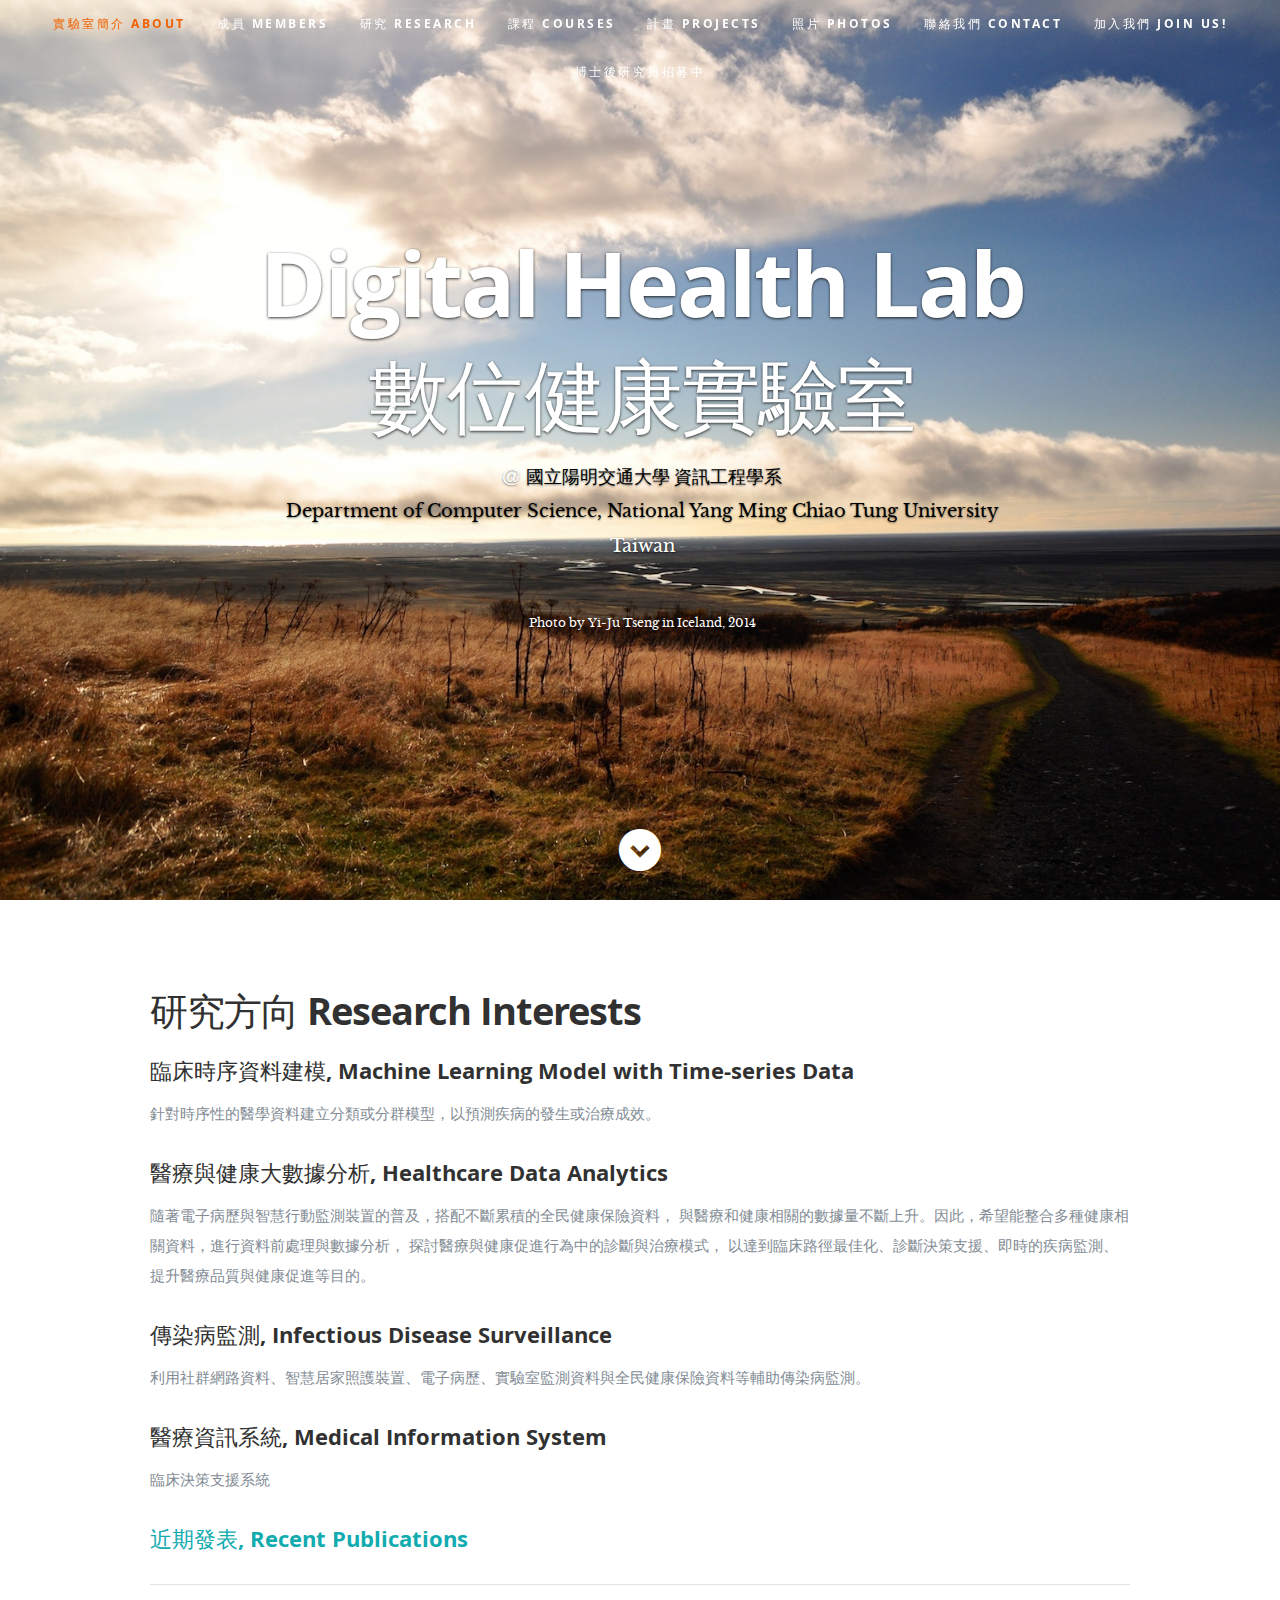
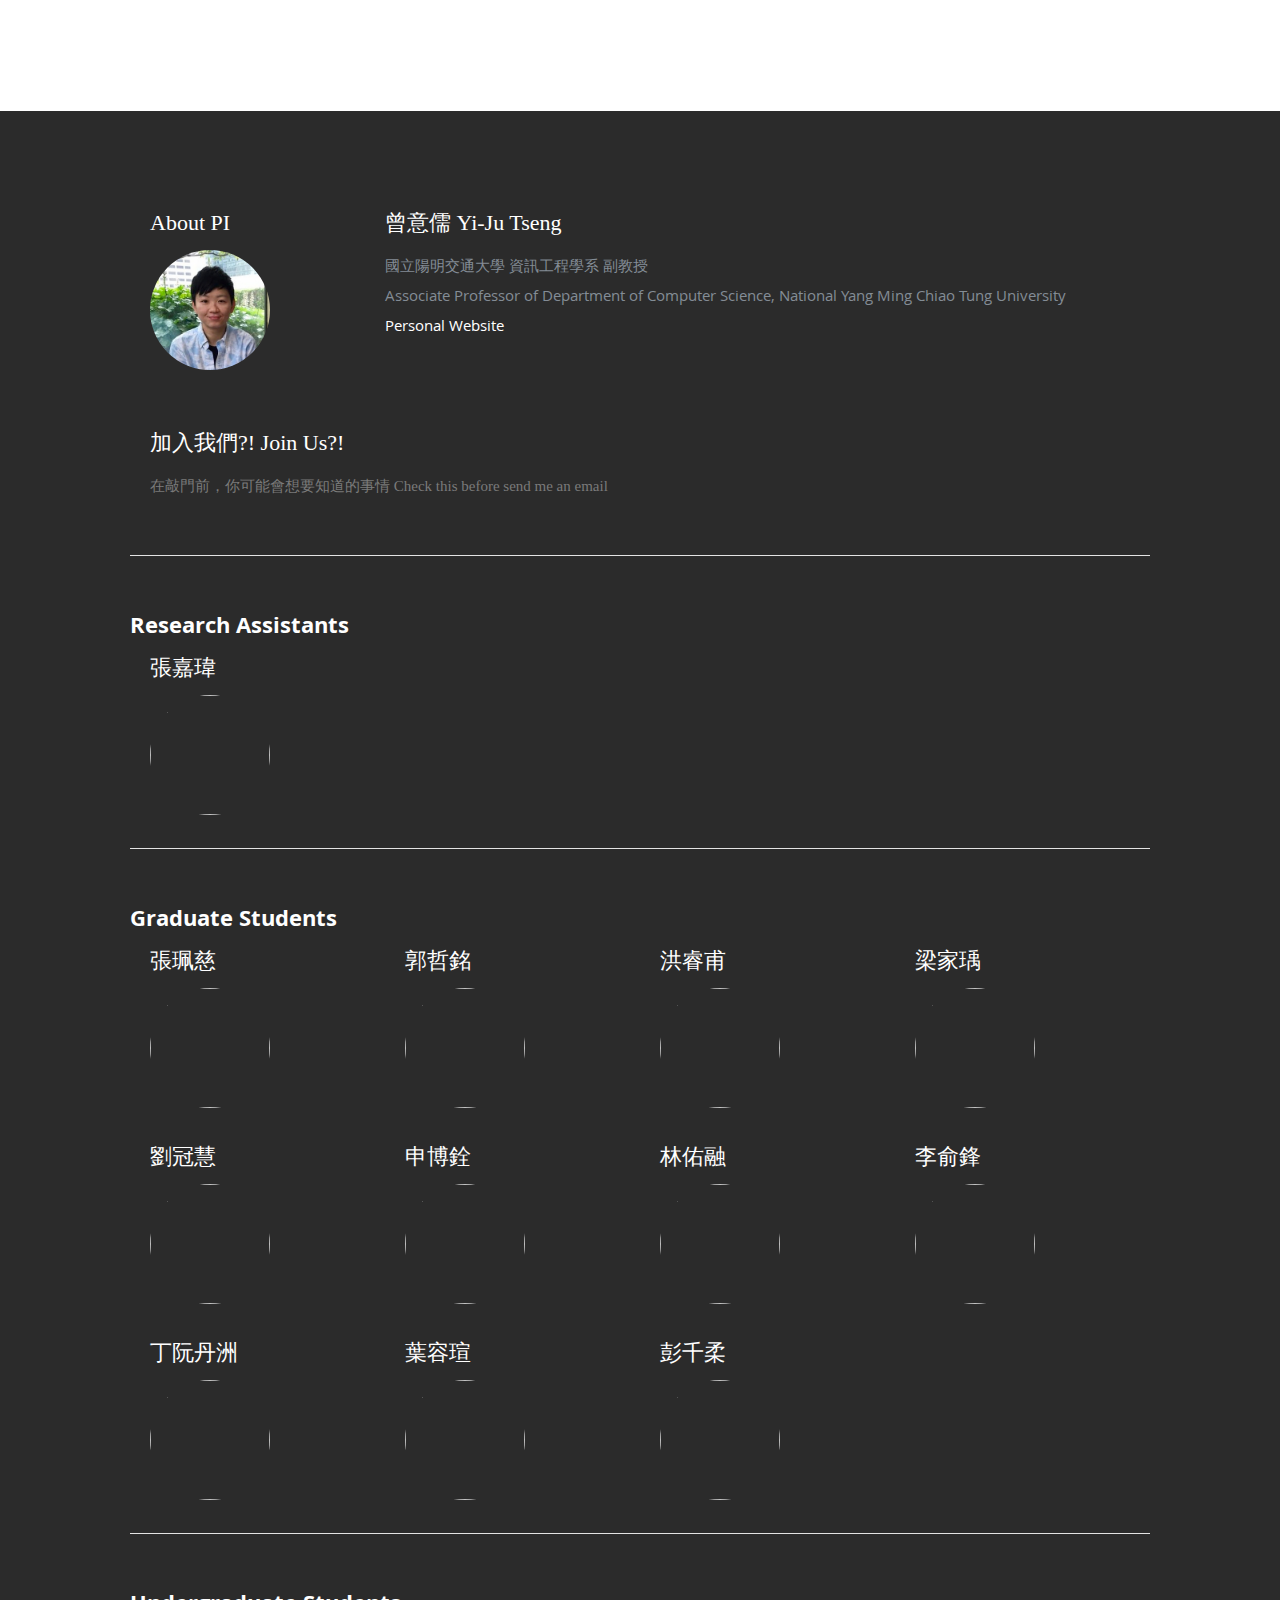
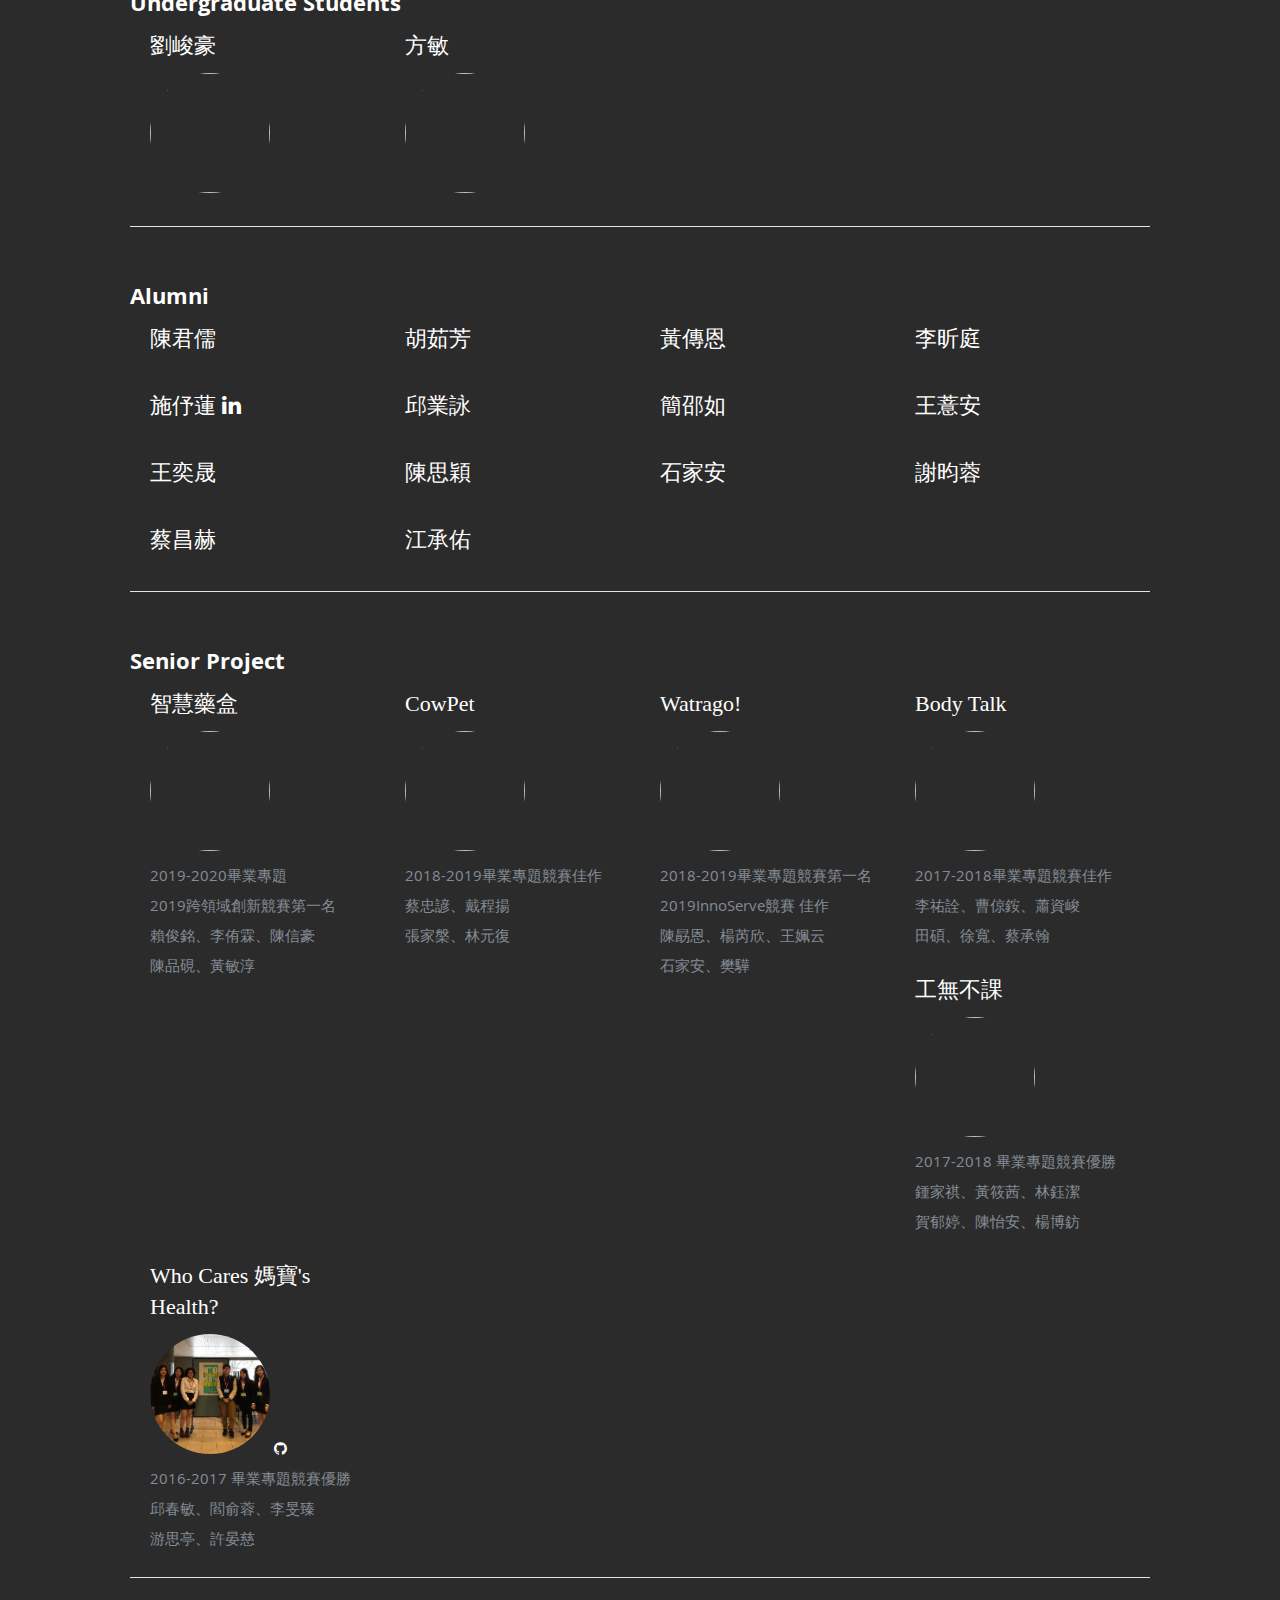
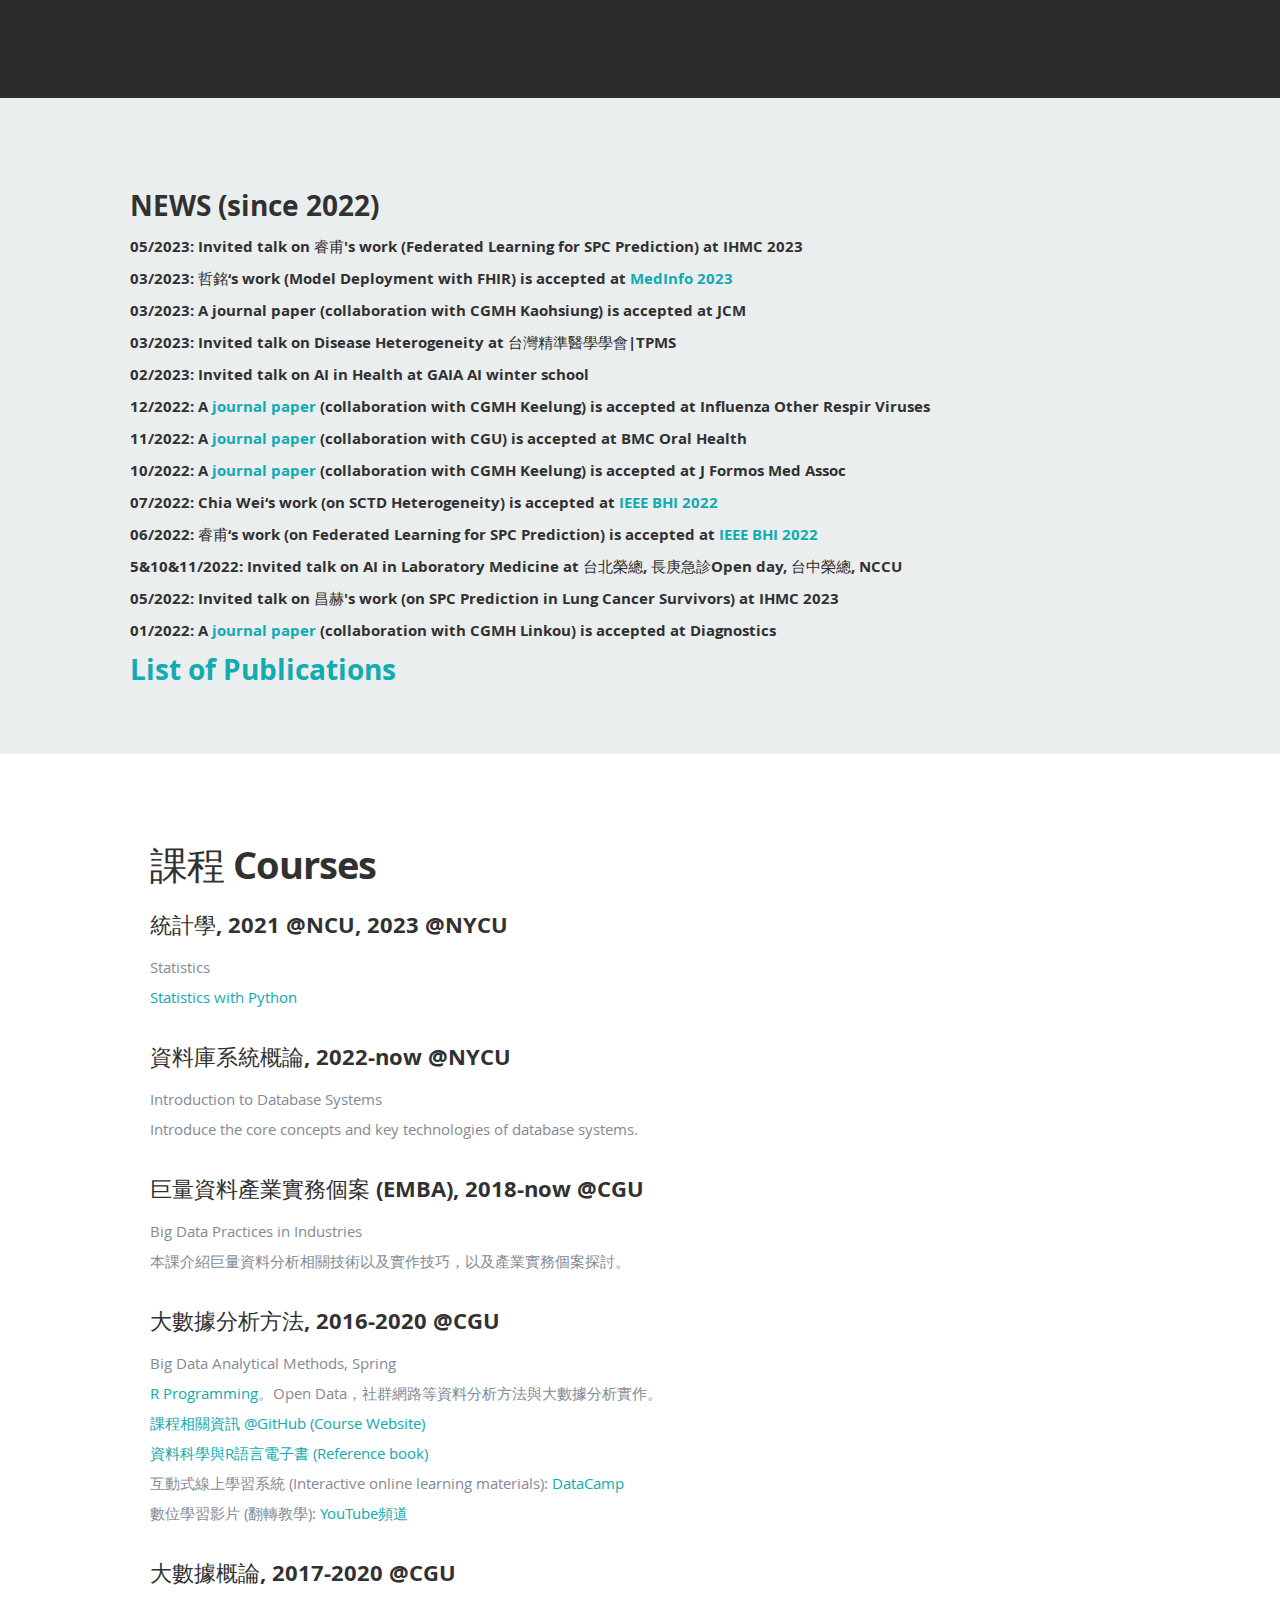
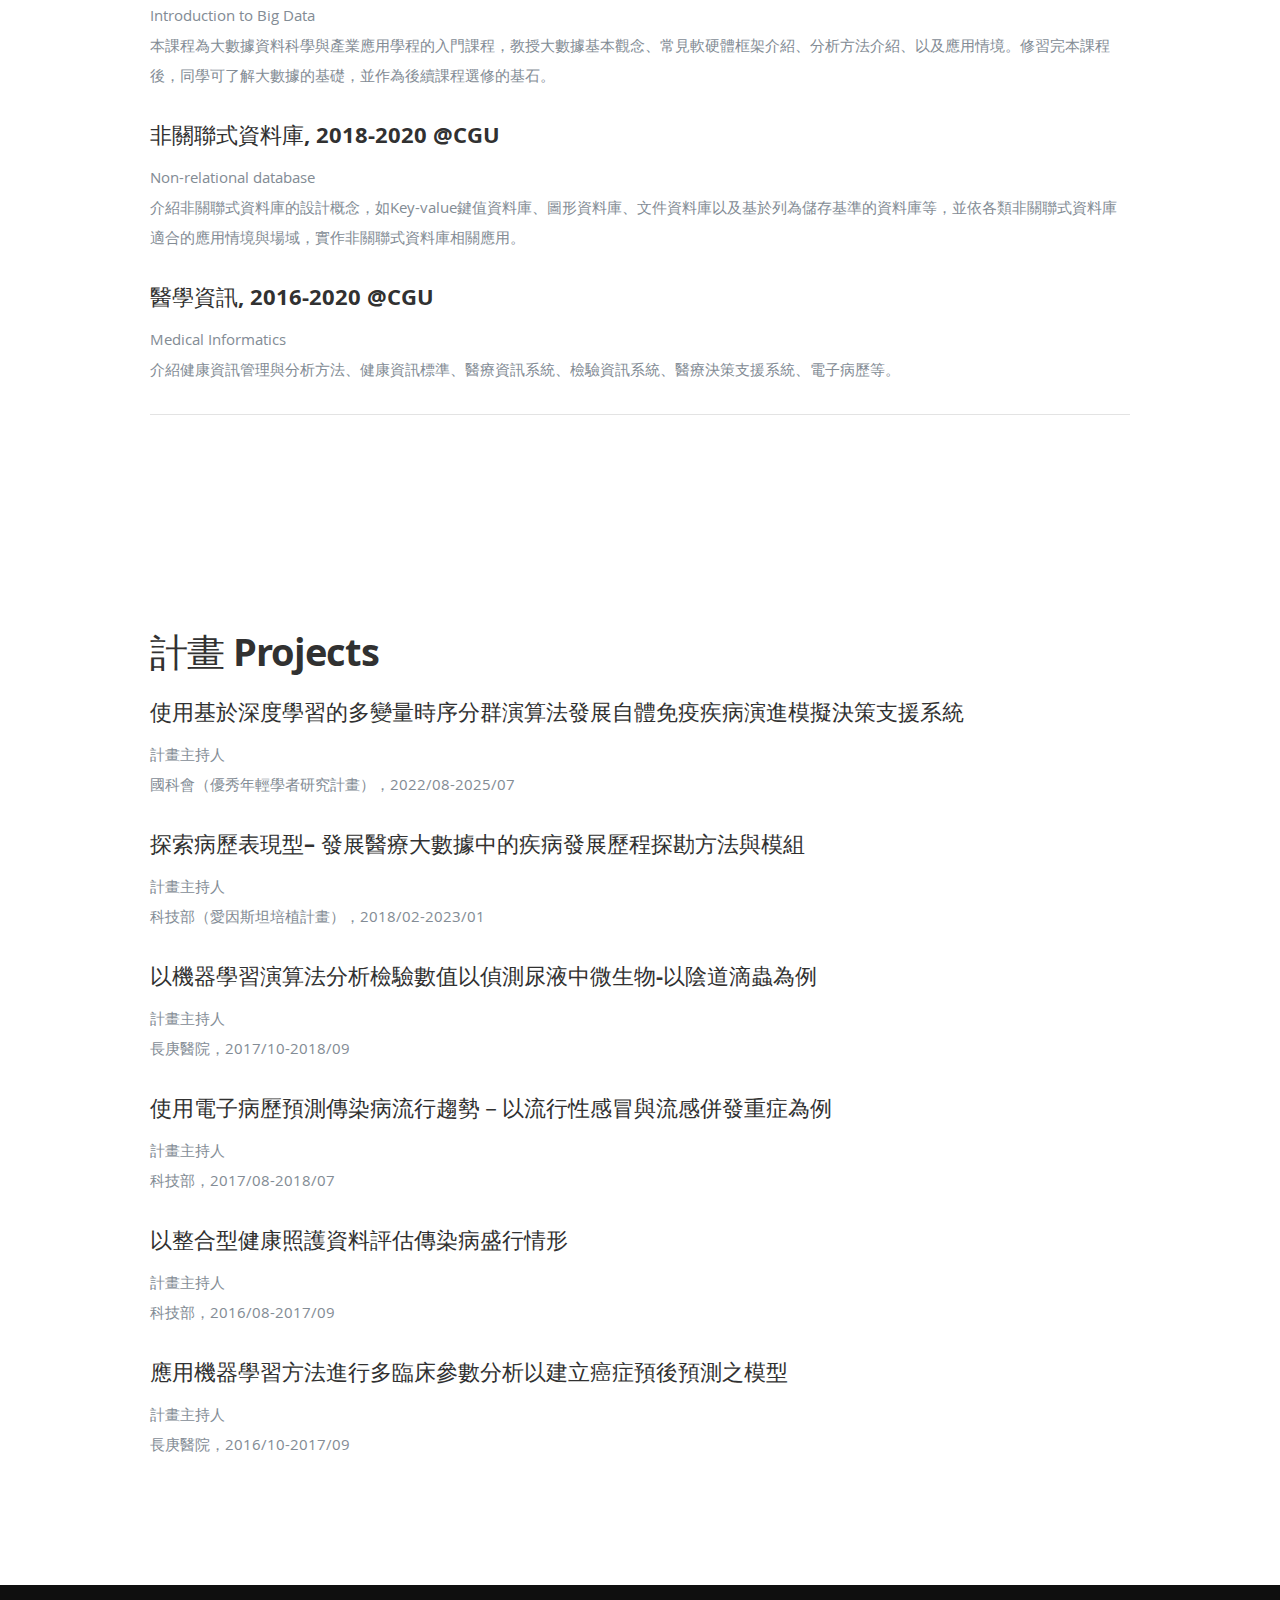
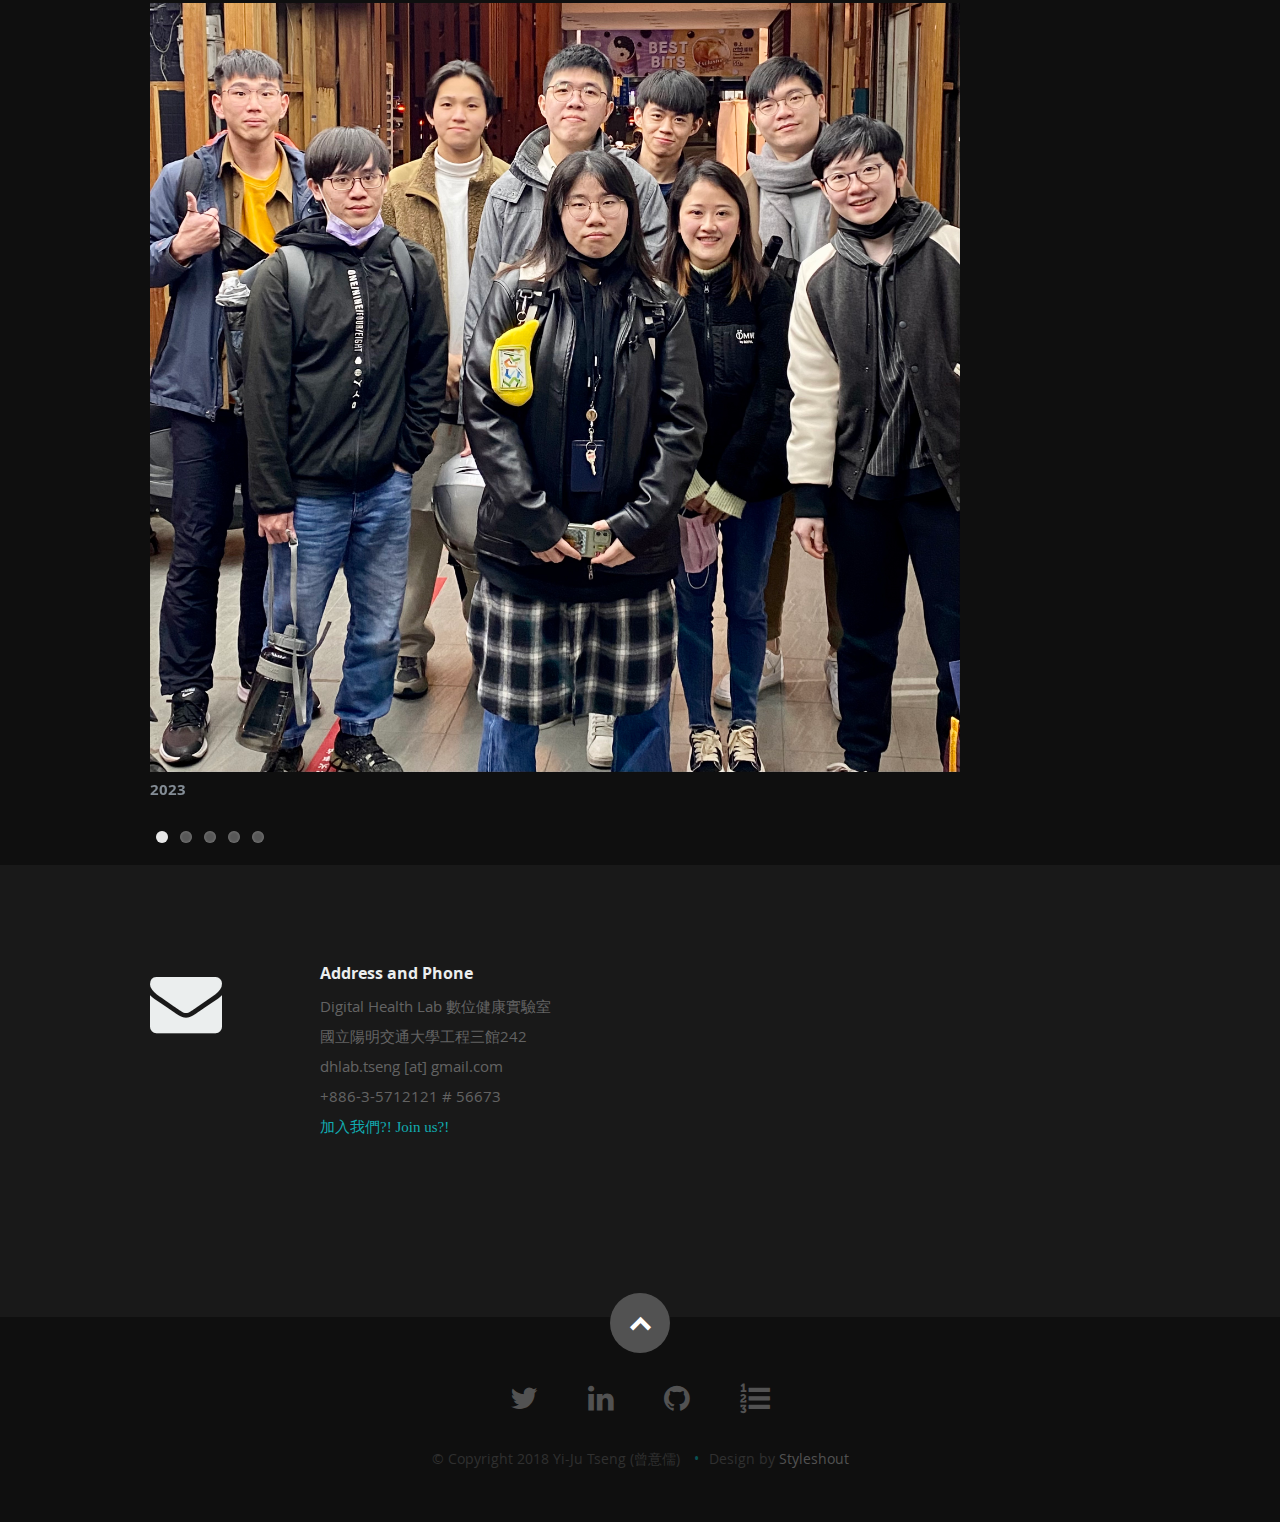
==== index.html @ 1371a5f2 "2023 update" ====
<!DOCTYPE html>
<!--[if lt IE 8 ]><html class="no-js ie ie7" lang="en"> <![endif]-->
<!--[if IE 8 ]><html class="no-js ie ie8" lang="en"> <![endif]-->
<!--[if (gte IE 8)|!(IE)]><!-->
<html class="no-js" lang="en">
<!--<![endif]-->

<head>

  <!--- Basic Page Needs
  ================================================== -->
  <meta charset="utf-8">
  <title>數位健康實驗室 Digital Health Lab @NYCU, Taiwan</title>
  <meta name="description" content="Digital Health Lab Website">
  <meta name="author" content="Yi-Ju Tseng (曾意儒)">

  <!-- Mobile Specific Metas
  ================================================== -->
  <meta name="viewport" content="width=device-width, initial-scale=1, maximum-scale=1">

  <!-- CSS
  ================================================== -->
  <link rel="stylesheet" href="css/default.css">
  <link rel="stylesheet" href="css/layout.css">
  <link rel="stylesheet" href="css/media-queries.css">
  <link rel="stylesheet" href="css/magnific-popup.css">

  <!-- Script
  ================================================== -->
  <script src="js/modernizr.js"></script>

  <!-- Favicons
  ================================================== -->
  <link rel="shortcut icon" href="favicon.png">
  <script>
    (function (i, s, o, g, r, a, m) {
      i['GoogleAnalyticsObject'] = r; i[r] = i[r] || function () {
        (i[r].q = i[r].q || []).push(arguments)
      }, i[r].l = 1 * new Date(); a = s.createElement(o),
        m = s.getElementsByTagName(o)[0]; a.async = 1; a.src = g; m.parentNode.insertBefore(a, m)
    })(window, document, 'script', '//www.google-analytics.com/analytics.js', 'ga');

    ga('create', 'UA-2407708-3', 'auto');
    ga('send', 'pageview');
  </script>
</head>

<body>

  <!-- Header
  ================================================== -->
  <header id="home">

    <nav id="nav-wrap">

      <a class="mobile-btn" href="#nav-wrap" title="Show navigation">Show navigation</a>
      <a class="mobile-btn" href="#" title="Hide navigation">Hide navigation</a>

      <ul id="nav" class="nav">
        <li class="current"><a class="smoothscroll" href="#styles">實驗室簡介 About</a></li>
        <li><a class="smoothscroll" href="#about">成員 Members</a></li>
        <li><a class="smoothscroll" href="#portfolio">研究 Research</a></li>
        <li><a class="smoothscroll" href="#course">課程 Courses</a></li>
        <li><a class="smoothscroll" href="#project">計畫 Projects</a></li>
        <li><a class="smoothscroll" href="#photos">照片 Photos</a></li>
        <li><a class="smoothscroll" href="#contact">聯絡我們 Contact</a></li>
        <li><a href="https://github.com/DHLab-TSENG/Resources/blob/master/FAQ.md" target="_blank">加入我們 Join Us!</a></li>
        <li><a href="https://github.com/DHLab-TSENG/Resources/blob/master/recruitPostDoc.md"
            target="_blank">博士後研究員招募中</a></li>
      </ul>
      <!-- end #nav -->

    </nav>
    <!-- end #nav-wrap -->

    <div class="row banner">
      <div class="banner-text">
        <h1 class="responsive-headline">Digital Health Lab</h1>
        <h1><span style="font-family:Microsoft JhengHei;">數位健康實驗室</span></h1>
        <h3>@ <span style="font-family:Microsoft JhengHei;"><a href="https://www.cs.nycu.edu.tw/"
              target="_blank">國立陽明交通大學 資訊工程學系</a></span>
          <br /><a href="https://www.cs.nycu.edu.tw/?locale=en" target="_blank">Department of Computer Science, National
            Yang Ming Chiao Tung University</a>
          <br />Taiwan
        </h3>
        <hr />

        <cred>Photo by Yi-Ju Tseng in Iceland, 2014</cred>
      </div>
    </div>

    <p class="scrolldown">
      <a class="smoothscroll" href="#styles"><i class="icon-down-circle"></i></a>
    </p>

  </header>
  <!-- Header End -->


  <!-- About Section
================================================== -->
  <section id="styles" style="padding: 90px 0 72px; background: #fff;">
    <div class="row add-bottom">

      <div class="twelve columns">
        <h1>研究方向 Research Interests</h1>
        <p class="lead add-bottom">
          <h3>臨床時序資料建模, Machine Learning Model with Time-series Data</h3>
          針對時序性的醫學資料建立分類或分群模型，以預測疾病的發生或治療成效。
          </p>
        <p class="lead add-bottom">
        <h3>醫療與健康大數據分析, Healthcare Data Analytics</h3>
        隨著電子病歷與智慧行動監測裝置的普及，搭配不斷累積的全民健康保險資料， 與醫療和健康相關的數據量不斷上升。因此，希望能整合多種健康相關資料，進行資料前處理與數據分析， 探討醫療與健康促進行為中的診斷與治療模式，
        以達到臨床路徑最佳化、診斷決策支援、即時的疾病監測、提升醫療品質與健康促進等目的。
        </p>
        <p class="lead add-bottom">
        <h3>傳染病監測, Infectious Disease Surveillance</h3>
        利用社群網路資料、智慧居家照護裝置、電子病歷、實驗室監測資料與全民健康保險資料等輔助傳染病監測。
        </p>
        <p class="lead add-bottom">
        <h3>醫療資訊系統, Medical Information System</h3>
        臨床決策支援系統
        </p>
        <p class="lead add-bottom">
          <a href="https://scholar.google.com.tw/citations?user=d8N328MAAAAJ" target="_blank"><h3>近期發表, Recent Publications</h3></a>
          </p>
        <hr>
      </div>

    </div>
    <!-- Row End-->
  </section>

  <section id="about">

    <div class="row add-bottom">

      <div class="three columns add-bottom">
        <h2><span style="font-family:Microsoft JhengHei;">About PI</span></h2>
        <img class="profile-pic" src="images/webPhoto_YJT.jpg" alt="" />
      </div>
      <div class="nine columns add-bottom">
        <div class="row">
          <h2><span style="font-family:Microsoft JhengHei;">曾意儒 Yi-Ju Tseng</span></h2>
          國立陽明交通大學 資訊工程學系 副教授 <br /> Associate Professor of Department of Computer Science, National Yang Ming Chiao
          Tung University
          <p class="address">
            <a href="https://yjtseng.info/" target="_blank">Personal Website</a><br />
          </p>
        </div>
        <!-- end row -->
      </div>
      <!-- end .main-col -->
    </div>

    <div class="row add-bottom">

      <div class="eight columns add-bottom">

        <h2><span style="font-family:Microsoft JhengHei;"><a
              href="https://github.com/DHLab-TSENG/Resources/blob/master/FAQ.md" target="_blank">加入我們?! Join Us?!</a></span></h2>
        <p>
          <strong><span style="font-family:Microsoft JhengHei;">在敲門前，你可能會想要知道的事情 Check this before send me an email</span></strong>
        </p>
      </div>

      <hr />

    </div>
    <!-- Row End-->
    <div class="row add-bottom">
      <h2>Research Assistants</h2>
      <div class="three columns add-bottom">
        <h2><span style="font-family:Microsoft JhengHei;">張嘉瑋</span></h2>
        <img class="profile-pic" src="images/portrait.png" alt="" />
      </div>

      <hr />
    </div>
    <!-- Row End-->
    <div class="row add-bottom">
      <h2>Graduate Students</h2>
      <div class="three columns add-bottom">
        <h2><span style="font-family:Microsoft JhengHei;">張珮慈</span></h2>
        <img class="profile-pic" src="images/portrait.png" alt="" />
      </div>
      <div class="three columns add-bottom">
        <h2><span style="font-family:Microsoft JhengHei;">郭哲銘</span></h2>
        <img class="profile-pic" src="images/portrait.png" alt="" />
      </div>
      <div class="three columns add-bottom">
        <h2><span style="font-family:Microsoft JhengHei;">洪睿甫</span></h2>
        <img class="profile-pic" src="images/portrait.png" alt="" />
      </div>
      <div class="three columns add-bottom">
        <h2><span style="font-family:Microsoft JhengHei;">梁家瑀</span></h2>
        <img class="profile-pic" src="images/portrait.png" alt="" />
      </div>
      <div class="three columns add-bottom">
        <h2><span style="font-family:Microsoft JhengHei;">劉冠慧</span></h2>
        <img class="profile-pic" src="images/portrait.png" alt="" />
      </div>
      <div class="three columns add-bottom">
        <h2><span style="font-family:Microsoft JhengHei;">申博銓</span></h2>
        <img class="profile-pic" src="images/portrait.png" alt="" />
      </div>
      <div class="three columns add-bottom">
        <h2><span style="font-family:Microsoft JhengHei;">林佑融</span></h2>
        <img class="profile-pic" src="images/portrait.png" alt="" />
      </div>
      <div class="three columns add-bottom">
        <h2><span style="font-family:Microsoft JhengHei;">李俞鋒</span></h2>
        <img class="profile-pic" src="images/portrait.png" alt="" />
      </div>
      <div class="three columns add-bottom">
        <h2><span style="font-family:Microsoft JhengHei;">丁阮丹洲</span></h2>
        <img class="profile-pic" src="images/portrait.png" alt="" />
      </div>
      <div class="three columns add-bottom">
        <h2><span style="font-family:Microsoft JhengHei;">葉容瑄</span></h2>
        <img class="profile-pic" src="images/portrait.png" alt="" />
      </div>
      <div class="three columns add-bottom">
        <h2><span style="font-family:Microsoft JhengHei;">彭千柔</span></h2>
        <img class="profile-pic" src="images/portrait.png" alt="" />
      </div>
      <hr />
    </div>
    <!-- Row End-->
    <div class="row add-bottom">
      <h2>Undergraduate Students</h2>
      <div class="three columns add-bottom">
        <h2><span style="font-family:Microsoft JhengHei;">劉峻豪</span></h2>
        <img class="profile-pic" src="images/portrait.png" alt="" />
      </div>
      <div class="three columns add-bottom">
        <h2><span style="font-family:Microsoft JhengHei;">方敏</span></h2>
        <img class="profile-pic" src="images/portrait.png" alt="" />
      </div>

      <hr />
    </div>
    <!-- Row End-->
    <div class="row add-bottom">
      <h2>Alumni</h2>
      <div class="three columns add-bottom">
        <h2><span style="font-family:Microsoft JhengHei;">陳君儒</span></h2>
      </div>
      <div class="three columns add-bottom">
        <h2><span style="font-family:Microsoft JhengHei;">胡茹芳</span></h2>
      </div>
      <div class="three columns add-bottom">
        <h2><span style="font-family:Microsoft JhengHei;">黃傳恩</span></h2>
      </div>
      <div class="three columns add-bottom">
        <h2><span style="font-family:Microsoft JhengHei;">李昕庭</span></h2>
      </div>
      <div class="three columns add-bottom">
        <h2><span style="font-family:Microsoft JhengHei;">施伃蓮</span>
          <a href="https://www.linkedin.com/in/yu-lien-shih-297756128/" target="_blank"><i class="fa fa-linkedin"></i></a>
        </h2>
        
      </div>
      <div class="three columns add-bottom">
        <h2><span style="font-family:Microsoft JhengHei;">邱業詠</span></h2>
      </div>
      <div class="three columns add-bottom">
        <h2><span style="font-family:Microsoft JhengHei;">簡邵如</span></h2>
      </div>
      <div class="three columns add-bottom">
        <h2><span style="font-family:Microsoft JhengHei;">王薏安</span></h2>
      </div>
      <div class="three columns add-bottom">
        <h2><span style="font-family:Microsoft JhengHei;">王奕晟</span></h2>
      </div>
      <div class="three columns add-bottom">
        <h2><span style="font-family:Microsoft JhengHei;">陳思穎</span></h2>
      </div>
      <div class="three columns add-bottom">
        <h2><span style="font-family:Microsoft JhengHei;">石家安</span></h2>
      </div>
      <div class="three columns add-bottom">
        <h2><span style="font-family:Microsoft JhengHei;">謝昀蓉</span></h2>
      </div>
      <div class="three columns add-bottom">
        <h2><span style="font-family:Microsoft JhengHei;">蔡昌赫</span></h2>
      </div>
      <div class="three columns add-bottom">
        <h2><span style="font-family:Microsoft JhengHei;">江承佑</span></h2>
      </div>

      <hr />
    </div>
    <!-- Row End-->

    <div class="row add-bottom">
      <h2>Senior Project</h2>
      <div class="three columns add-bottom">
        <h2><span style="font-family:Microsoft JhengHei;">智慧藥盒</span></h2>
        <img class="profile-pic" src="images/medicine.jpg" alt="" />
        <br />2019-2020畢業專題
        <br />2019跨領域創新競賽第一名
        <br />賴俊銘、李侑霖、陳信豪<br />陳品硯、黃敏淳
      </div>
      <div class="three columns add-bottom">
        <h2><span style="font-family:Microsoft JhengHei;">CowPet</span></h2>
        <img class="profile-pic" src="images/cowpet.jpg" alt="" />
        <br />2018-2019畢業專題競賽佳作
        <br />蔡忠諺、戴程揚<br />張家槃、林元復
      </div>
      <div class="three columns add-bottom">
        <h2><span style="font-family:Microsoft JhengHei;">Watrago!</span></h2>
        <img class="profile-pic" src="images/Watrago.jpg" alt="" />
        <br />2018-2019畢業專題競賽第一名
        <br />2019InnoServe競賽 佳作
        <br />陳勗恩、楊芮欣、王姵云<br />石家安、樊驊
      </div>
      <div class="three columns add-bottom">
        <h2><span style="font-family:Microsoft JhengHei;">Body Talk</span></h2>
        <img class="profile-pic" src="images/BodyTalk.jpg" alt="" />
        <br />2017-2018畢業專題競賽佳作
        <br />李祐詮、曹倞銨、蕭資峻<br />田碩、徐寬、蔡承翰
      </div>
      <div class="three columns add-bottom">
        <h2><span style="font-family:Microsoft JhengHei;">工無不課</span></h2>
        <img class="profile-pic" src="images/CC.jpg" alt="" />
        <br />2017-2018 畢業專題競賽優勝
        <br />鍾家祺、黃筱茜、林鈺潔<br />賀郁婷、陳怡安、楊博鈁
      </div>
      <div class="three columns add-bottom">
        <h2><span style="font-family:Microsoft JhengHei;">Who Cares 媽寶's Health?</span></h2>
        <img class="profile-pic" src="images/MaBao.JPG" alt="" />
        <a href="https://github.com/DHLab-TSENG" target="_blank"><i class="fa fa-github"></i></a>
        <br />2016-2017 畢業專題競賽優勝
        <br />邱春敏、閻俞蓉、李旻臻<br />游思亭、許晏慈
      </div>

      <hr />

    </div>
    <!-- Row End-->

  </section>


  <!-- Portfolio Section
================================================== -->
  <section id="portfolio">

    <div class="row">
      
      <div class="twelve columns collapsed">
        <h2>NEWS (since 2022)</h2>
        <h4>
          <b>
            05/2023: Invited talk on 睿甫's work (Federated Learning for SPC Prediction) at IHMC 2023
            <br/>03/2023: 哲銘‘s work (Model Deployment with FHIR) is accepted at <a href="https://medinfo2023.org/" target="_blank">MedInfo 2023</a>
            <br/>03/2023: A journal paper (collaboration with CGMH Kaohsiung) is accepted at JCM
            <br/>03/2023: Invited talk on Disease Heterogeneity at 台灣精準醫學學會|TPMS
            <br/>02/2023: Invited talk on AI in Health at GAIA AI winter school
            <br/>12/2022: A <a href="https://onlinelibrary.wiley.com/doi/10.1111/irv.13081" target="_blank">journal paper</a> (collaboration with CGMH Keelung) is accepted at Influenza Other Respir Viruses
            <br/>11/2022: A <a href="https://bmcoralhealth.biomedcentral.com/articles/10.1186/s12903-022-02607-2" target="_blank">journal paper</a> (collaboration with CGU) is accepted at BMC Oral Health
            <br/>10/2022: A <a href="https://www.sciencedirect.com/science/article/pii/S0929664622001048" target="_blank">journal paper</a> (collaboration with CGMH Keelung) is accepted at J Formos Med Assoc
            <br/>07/2022: Chia Wei‘s work (on SCTD Heterogeneity) is accepted at <a href="https://bhi-bsn-2022.org/" target="_blank">IEEE BHI 2022</a>
            <br/>06/2022: 睿甫‘s work (on Federated Learning for SPC Prediction) is accepted at <a href="https://bhi-bsn-2022.org/" target="_blank">IEEE BHI 2022</a>
            <br/>5&10&11/2022: Invited talk on AI in Laboratory Medicine at 台北榮總, 長庚急診Open day, 台中榮總, NCCU
            <br/>05/2022: Invited talk on 昌赫's work (on SPC Prediction in Lung Cancer Survivors) at IHMC 2023
            <br/>01/2022: A <a href="https://www.mdpi.com/2075-4418/12/2/413" target="_blank">journal paper</a> (collaboration with CGMH Linkou) is accepted at Diagnostics
            
          </b>

        </h4>
        
        
        <!-- portfolio-wrapper end -->
        <h2><a href="https://scholar.google.com.tw/citations?user=d8N328MAAAAJ" target="_blank">List of
            Publications</a></h2>
      </div>
      <!-- twelve columns end -->


      <!-- Modal Popup
    --------------------------------------------------------------- -->
      <div id="modal-11" class="popup-modal mfp-hide">

        <img class="scale-with-grid"
          src="https://www.frontiersin.org/files/Articles/411217/fmicb-09-02393-HTML/image_m/fmicb-09-02393-g001.jpg"
          alt="" />

        <div class="description-box">
          <h4>Rapid Detection of Heterogeneous Vancomycin-Intermediate Staphylococcus aureus Based on Matrix-Assisted
            Laser Desorption Ionization Time-of-Flight: Using a Machine Learning Approach and Unbiased Validation</h4>
          <p>The ML models in this study can provide rapid and accurate reports regarding hVISA/VISA and thus guide the
            correct administration of antibiotics in treatment of S. aureus infection.</p>
          <span class="categories"><i class="fa fa-tag"></i>Microbiology, Machine Learning</span>
        </div>

        <div class="link-box">
          <a href="https://www.frontiersin.org/articles/10.3389/fmicb.2018.02393/full" target="_blank">Details</a>
          <a class="popup-modal-dismiss">Close</a>
        </div>

      </div>
      <div id="modal-10" class="popup-modal mfp-hide">

        <img class="scale-with-grid"
          src="https://journals.plos.org/plosone/article/figure/image?size=large&id=info:doi/10.1371/journal.pone.0194289.g004"
          alt="" />

        <div class="description-box">
          <h4>A new scheme for strain typing of methicillin-resistant Staphylococcus aureus on the basis of
            matrix-assisted laser desorption ionization time-of-flight mass spectrometry by using machine learning
            approach</h4>
          <p>This study has demonstrated that ML methods can serve as a cost-effective and promising tool that provides
            preliminary strain typing information about major MRSA lineages on the basis of MALDI-TOF spectra.</p>
          <span class="categories"><i class="fa fa-tag"></i>Microbiology, Machine Learning</span>
        </div>

        <div class="link-box">
          <a href="https://journals.plos.org/plosone/article?id=10.1371/journal.pone.0194289"
            target="_blank">Details</a>
          <a class="popup-modal-dismiss">Close</a>
        </div>

      </div>
      <div id="modal-09" class="popup-modal mfp-hide">

        <img class="scale-with-grid" src="images/portfolio/PostStroke.jpg" alt="" />

        <div class="description-box">
          <h4>Predicting post-stroke activities of daily living through a machine learning- based approach on initiating
            rehabilitation</h4>
          <p>The proposed ML-based method provides a promising and practical computer-assisted decision making tool for
            predicting ADL in clinical practice.</p>
          <span class="categories"><i class="fa fa-tag"></i>Data Science, Implant, Cost</span>
        </div>

        <div class="link-box">
          <a href="https://www.sciencedirect.com/science/article/pii/S1386505618300029" target="_blank">Details</a>
          <a class="popup-modal-dismiss">Close</a>
        </div>

      </div>
      <!-- modal-08 End -->
      <div id="modal-08" class="popup-modal mfp-hide">

        <img class="scale-with-grid" src="images/portfolio/DMMetUse.jpg" alt="" />

        <div class="description-box">
          <h4>Despite published guidelines, second-line therapy often is initiated without evidence of recommended use
            of first-line therapy</h4>
          <p>Despite published guidelines, second-line therapy is often initiated without evidence of
            recommended use of first-line therapy. Apparent treatment failures, which may in fact be
            attributable to non-adherence to guidelines are common. Point of care and population-level
            processes are needed to monitor and improve guideline adherence.</p>
          <span class="categories"><i class="fa fa-tag"></i>Data Science, Implant, Cost</span>
        </div>

        <div class="link-box">
          <a href="http://care.diabetesjournals.org/content/40/11/1500.long" target="_blank">Details</a>
          <a href="https://vector.childrenshospital.org/2017/09/type-2-diabetes-medication-adherence/"
            target="_blank">Covered in Vector</a>
          <a class="popup-modal-dismiss">Close</a>
        </div>

      </div>
      <!-- modal-08 End -->
      <div id="modal-07" class="popup-modal mfp-hide">

        <img class="scale-with-grid" src="images/portfolio/Implant.jpg" alt="" />

        <div class="description-box">
          <h4>Insurers pay twice as much as hospitals for hip and knee implants</h4>
          <p>The total payments insurance companies pay for knee and hip implants were twice as high as the average
            selling
            prices at which hospitals purchased the implants from manufacturers, resulting in hundreds of millions of
            dollars
            of additional insurance claims. </p>
          <span class="categories"><i class="fa fa-tag"></i>Data Science, Implant, Cost</span>
        </div>

        <div class="link-box">
          <a href="http://jamanetwork.com/journals/jama/article-abstract/2605788" target="_blank">Details</a>
          <a href="https://www.statnews.com/2017/02/28/insurers-orthopedic-implants/" target="_blank">Covered in
            STAT</a>
          <a class="popup-modal-dismiss">Close</a>
        </div>

      </div>
      <!-- modal-07 End -->
      <div id="modal-06" class="popup-modal mfp-hide">

        <img class="scale-with-grid" src="images/portfolio/LymeDJ.jpg" alt="" />

        <div class="description-box">
          <h4>Patients evaluated for LD were symptomatic and seeking care for several months before their first LD
            diagnosis.</h4>
          <p>People who received extended courses of antibiotics for the treatment of LD were at higher risk for claims
            associated
            nonspecific signs and symptoms consistent with LD including fatigue, headache, joint pain and connective
            tissue
            diseases before their first LD diagnosis during the study period. </p>
          <span class="categories"><i class="fa fa-tag"></i>Data Science, Infectious Disease</span>
        </div>

        <div class="link-box">
          <a href="http://online.liebertpub.com/doi/10.1089/vbz.2016.1991" target="_blank">Details</a>
          <a href="https://www.researchgate.net/publication/310479030_Claims-Based_Diagnostic_Patterns_of_Patients_Evaluated_for_Lyme_Disease_and_Given_Extended_Antibiotic_Therapy"
            target="_blank">Full-Text</a>
          <a class="popup-modal-dismiss">Close</a>
        </div>

      </div>
      <!-- modal-06 End -->
      <div id="modal-05" class="popup-modal mfp-hide">

        <img class="scale-with-grid" src="images/portfolio/LymeTreatment.jpg" alt="" />

        <div class="description-box">
          <h4>The use of extended courses of antibiotics in the treatment of LD has increased</h4>
          <p>Most patients with Lyme disease (LD) can be treated effectively with 2–4 weeks of antibiotics. The
            Infectious Disease
            Society of America guidelines do not currently recommend extended treatment even in patients with persistent
            symptoms.</p>
          <span class="categories"><i class="fa fa-tag"></i>Data Science, Infectious Disease</span>
        </div>

        <div class="link-box">
          <a href="http://cid.oxfordjournals.org/content/61/10/1536" target="_blank">Details</a>
          <a href="https://www.researchgate.net/publication/280585560_Incidence_and_Patterns_of_Extended-Course_Antibiotic_Therapy_in_Patients_Evaluated_for_Lyme_Disease"
            target="_blank">Full Text</a>
          <a class="popup-modal-dismiss">Close</a>
        </div>

      </div>
      <!-- modal-05 End -->
      <div id="modal-01" class="popup-modal mfp-hide">

        <img class="scale-with-grid" src="images/portfolio/LDIncidence.png" alt="" />

        <div class="description-box">
          <h4>Lyme disease incidence is rising</h4>
          <p>Surveillance systems should explore a fusion of data sources including payor claims which appear to be
            highly sensitive
            with limitations, with electronic laboratory data which afford high specificity, but appear to miss cases.
          </p>
          <span class="categories"><i class="fa fa-tag"></i>Data Science, Infectious Disease</span>
        </div>

        <div class="link-box">
          <a href="http://dx.doi.org/10.1089/vbz.2015.1790" target="_blank">Details</a>
          <a href="https://www.researchgate.net/publication/280585560_Incidence_and_Patterns_of_Extended-Course_Antibiotic_Therapy_in_Patients_Evaluated_for_Lyme_Disease"
            target="_blank">Full-Text</a>
          <a class="popup-modal-dismiss">Close</a>
        </div>

      </div>
      <!-- modal-01 End -->

      <div id="modal-02" class="popup-modal mfp-hide">

        <img class="scale-with-grid" src="images/portfolio/HABSI.png" alt="" />

        <div class="description-box">
          <h4>HAI surveillance system</h4>
          <p>This system provides reliable and objective HABSI data for quality indicators, improving the delay caused
            by a
            conventional surveillance system.</p>
          <span class="categories"><i class="fa fa-tag"></i>Clinical Decision Support System, Infectious Disease</span>
        </div>

        <div class="link-box">
          <a href="http://medinform.jmir.org/2015/3/e31/" target="_blank">Details</a>
          <a class="popup-modal-dismiss">Close</a>
        </div>

      </div>
      <!-- modal-02 End -->

      <div id="modal-03" class="popup-modal mfp-hide">

        <img class="scale-with-grid" src="images/portfolio/MMSVM.png" alt="" />

        <div class="description-box">
          <h4>Time-series data analysis</h4>
          <p>The results show that the performance of HCC-recurrence prediction was significantly improved when the
            proposed
            data-processing algorithm was used, and that multiple measurements could be of greater value than single.
          </p>
          <span class="categories"><i class="fa fa-tag"></i>Data Science, Predictive Model</span>
        </div>

        <div class="link-box">
          <a href="http://ieeexplore.ieee.org/xpl/login.jsp?tp=&arnumber=6897922&url=http%3A%2F%2Fieeexplore.ieee.org%2Fiel7%2F6221020%2F6363502%2F06897922.pdf%3Farnumber%3D6897922"
            target="_blank">Details</a>
          <a href="https://www.researchgate.net/publication/265648608_Multiple-Time-Series_Clinical_Data_Processing_for_Classification_With_Merging_Algorithm_and_Statistical_Measures"
            target="_blank">Full-Text</a>
          <a class="popup-modal-dismiss">Close</a>
        </div>

      </div>
      <!-- modal-03 End -->

      <div id="modal-04" class="popup-modal mfp-hide">

        <img class="scale-with-grid" src="images/portfolio/MDRO.png" alt="" />

        <div class="description-box">
          <h4>MDRO outbreak surveillance</h4>
          <p>This system automatically identifies MDROs and accurately detects suspicious outbreaks of MDROs based on
            the antimicrobial
            susceptibility of all clinical isolates.</p>
          <span class="categories"><i class="fa fa-tag"></i>Clinical Decision Support System, Infectious Disease</span>
        </div>

        <div class="link-box">
          <a href="http://www.jmir.org/2012/5/e131/" target="_blank">Details</a>
          <a class="popup-modal-dismiss">Close</a>
        </div>

      </div>
      <!-- modal-04 End -->

    </div>
    <!-- row End -->

  </section>
  <!-- Portfolio Section End-->


  <!-- Course Section
================================================== -->
  <section id="course" style="padding: 90px 0 72px; background: #fff;">
    <div class="row add-bottom">

      <div class="twelve columns">
        <h1>課程 Courses</h1>
        <p class="lead add-bottom">
          <h3>統計學, 2021 @NCU, 2023 @NYCU</h3>
          Statistics<br />
          <a href="https://github.com/yijutseng/StatwithPython" target="_blank">Statistics with Python</a>
          </p>
        <p class="lead add-bottom">
          <h3>資料庫系統概論, 2022-now @NYCU</h3>
          Introduction to Database Systems <br /> Introduce the core concepts and key technologies of database systems.
          </p>
        <p class="lead add-bottom">
          <h3>巨量資料產業實務個案 (EMBA), 2018-now @CGU</h3>
          Big Data Practices in Industries <br /> 本課介紹巨量資料分析相關技術以及實作技巧，以及產業實務個案探討。
          </p>
        <p class="lead add-bottom">
          <h3>大數據分析方法, 2016-2020 @CGU</h3>
          Big Data Analytical Methods, Spring <br />
          <a href="https://www.r-project.org/" target="_blank">R Programming</a>。Open Data，社群網路等資料分析方法與大數據分析實作。<br />
          <a href="https://github.com/CGUIM-BigDataAnalysis/BigDataCGUIM/" target="_blank">課程相關資訊 @GitHub (Course Website)</a><br />
          <a href="http://yijutseng.github.io/DataScienceRBook/" target="_blank">資料科學與R語言電子書 (Reference book)</a><br />
          互動式線上學習系統
          (Interactive online learning materials): <a href="https://www.datacamp.com/" target="_blank">DataCamp</a><br />
          數位學習影片 (翻轉教學): <a href="https://www.youtube.com/channel/UC2ZZMRLibtq2fD-la4YV_nA" target="_blank">YouTube頻道</a>
          </p>
        
        <p class="lead add-bottom">
        <h3>大數據概論, 2017-2020 @CGU</h3>
        Introduction to Big Data <br />
        本課程為大數據資料科學與產業應用學程的入門課程，教授大數據基本觀念、常見軟硬體框架介紹、分析方法介紹、以及應用情境。修習完本課程後，同學可了解大數據的基礎，並作為後續課程選修的基石。
        </p>
        
        <p class="lead add-bottom">
        <h3>非關聯式資料庫, 2018-2020 @CGU</h3>
        Non-relational database <br />
        介紹非關聯式資料庫的設計概念，如Key-value鍵值資料庫、圖形資料庫、文件資料庫以及基於列為儲存基準的資料庫等，並依各類非關聯式資料庫適合的應用情境與場域，實作非關聯式資料庫相關應用。
        </p>
        <p class="lead add-bottom">
        <h3>醫學資訊, 2016-2020 @CGU</h3>
        Medical Informatics <br /> 介紹健康資訊管理與分析方法、健康資訊標準、醫療資訊系統、檢驗資訊系統、醫療決策支援系統、電子病歷等。
        </p>

        <hr>
      </div>

    </div>
    <!-- Row End-->
  </section>
  <!-- Course Section End-->


  <!-- Project Section
================================================== -->
  <section id="project" style="padding: 90px 0 72px; background: #fff;">
    <div class="row add-bottom">
      <div class="twelve columns">
        <h1>計畫 Projects</h1>
        <p class="lead add-bottom">
          <h3>使用基於深度學習的多變量時序分群演算法發展自體免疫疾病演進模擬決策支援系統</h3>
          計畫主持人<br /> 國科會（優秀年輕學者研究計畫），2022/08-2025/07
          <br />
          </p>
        <p class="lead add-bottom">
        <h3>探索病歷表現型– 發展醫療大數據中的疾病發展歷程探勘方法與模組</h3>
        計畫主持人<br /> 科技部（愛因斯坦培植計畫），2018/02-2023/01
        <br />
        </p>
        <p class="lead add-bottom">
        <h3>以機器學習演算法分析檢驗數值以偵測尿液中微生物-以陰道滴蟲為例</h3>
        計畫主持人<br /> 長庚醫院，2017/10-2018/09
        <br />
        </p>
        <p class="lead add-bottom">
        <h3>使用電子病歷預測傳染病流行趨勢－以流行性感冒與流感併發重症為例</h3>
        計畫主持人<br /> 科技部，2017/08-2018/07
        <br />
        </p>
        <p class="lead add-bottom">
        <h3>以整合型健康照護資料評估傳染病盛行情形</h3>
        計畫主持人<br /> 科技部，2016/08-2017/09
        <br />
        </p>
        <p class="lead add-bottom">
        <h3>應用機器學習方法進行多臨床參數分析以建立癌症預後預測之模型</h3>
        計畫主持人<br /> 長庚醫院，2016/10-2017/09
        <br />
        </p>


      </div>

    </div>
    <!-- Row End-->
  </section>
  <!-- project Section End-->
  <section id="photos">

    <div class="text-container">

      <div class="row">

        <div class="ten columns flex-container">

          <div class="flexslider">
            <ul class="slides">
              <li>
                <p>
                  <br />
                  <img class="scale-with-grid" src="images/photos/2023.jpeg" alt="" />
                  <b>2023</b>
                </p>
                
              </li> <!-- slide ends -->
              <li>
                <p>
                  <br />
                  <img class="scale-with-grid" src="images/photos/2022.jpeg" alt="" />
                  <b>2022</b>
                </p>
              </li> <!-- slide ends -->
              <li>
                <p>
                  <br />
                  <img class="scale-with-grid" src="images/photos/2019.jpg" alt="" />
                  <b>2019</b>
                </p>
              </li> <!-- slide ends -->
              <li>
                <p>
                  <br />
                  <img class="scale-with-grid" src="images/photos/2018.jpg" alt="" />
                  <b>2018</b>
                </p>
              </li> <!-- slide ends -->
              <li>
                <p>
                  <br />
                  <img class="scale-with-grid" src="images/photos/2017.JPG" alt="" />
                  <b>2017</b>
                </p>
              </li> <!-- slide ends -->

              

              

              

              

            </ul>

          </div> <!-- div.flexslider ends -->

        </div> <!-- div.flex-container ends -->

      </div> <!-- row ends -->

    </div> <!-- text-container ends -->
    <br />
  </section> <!-- Photo Section End-->

  <section id="contact">

    <div class="row section-head">

      <div class="two columns header-col">

        <h1><span>Get In Touch.</span></h1>

      </div>

      <div class="ten columns">

        <div class="widget widget_contact">

          <h4>Address and Phone</h4>
          <p class="address">
            Digital Health Lab 數位健康實驗室<br> 國立陽明交通大學工程三館242<br> dhlab.tseng [at] gmail.com <br>
            <span>+886-3-5712121 # 56673</span><br>
            <span style="font-family:Microsoft JhengHei;"><a
                href="https://github.com/DHLab-TSENG/Resources/blob/master/FAQ.md" target="_blank">加入我們?! Join us?!</a></span>
          </p>

        </div>

      </div>

    </div>

    <div class="row">

      <aside class="four columns footer-widgets">



      </aside>

    </div>

  </section>
  <!-- Contact Section End-->








  <!-- footer
================================================== -->
  <footer>

    <div class="row">

      <div class="twelve columns">

        <ul class="social-links">
          <li><a href="https://twitter.com/YiJuTseng" target="_blank"><i class="fa fa-twitter"></i></a></li>
          <li><a href="https://www.linkedin.com/in/yijutseng" target="_blank"><i class="fa fa-linkedin"></i></a></li>
          <li><a href="https://github.com/DHLab-TSENG" target="_blank"><i class="fa fa-github"></i></a></li>
          <li><a href="https://www.researchgate.net/profile/Yi_Ju_Tseng" target="_blank"><i
                class="fa fa-list-ol"></i></a></li>
          
        </ul>
        <ul class="copyright">
          <li>&copy; Copyright 2018 Yi-Ju Tseng (曾意儒)</li>
          <li>Design by <a title="Styleshout" href="http://www.styleshout.com/">Styleshout</a></li>
        </ul>
      </div>

      <div id="go-top"><a class="smoothscroll" title="Back to Top" href="#home"><i class="icon-up-open"></i></a></div>

    </div>

  </footer>
  <!-- Footer End-->

  <!-- Java Script
================================================== -->
  <script src="http://ajax.googleapis.com/ajax/libs/jquery/1.10.2/jquery.min.js"></script>
  <script>
    window.jQuery || document.write('<script src="js/jquery-1.10.2.min.js"><\/script>')
  </script>
  <script type="text/javascript" src="js/jquery-migrate-1.2.1.min.js"></script>

  <script src="js/jquery.flexslider.js"></script>
  <script src="js/waypoints.js"></script>
  <script src="js/jquery.fittext.js"></script>
  <script src="js/magnific-popup.js"></script>
  <script src="js/init.js"></script>

</body>

</html>
---- css/default.css ----
/*
=====================================================================
*   Ceevee v1.0 Default Stylesheet
*   url: styleshout.com
*   03-17-2014
=====================================================================

TOC:
a. Webfonts and Icon fonts
b. Reset
c. Default Styles
   1. Basic
   2. Typography
   3. Links
   4. Images
   5. Buttons
   6. Forms
d. Grid
e. Others
   1. Clearing
   2. Misc

=====================================================================  */

/* ------------------------------------------------------------------ */
/* a. Webfonts and Icon fonts
 ------------------------------------------------------------------ */

@import url("fonts.css");
@import url("fontello/css/fontello.css");
@import url("font-awesome/css/font-awesome.min.css");

/* ------------------------------------------------------------------
/* b. Reset
      Adapted from:
      Normalize.css - https://github.com/necolas/normalize.css/
      HTML5 Doctor Reset - html5doctor.com/html-5-reset-stylesheet/
/* ------------------------------------------------------------------ */

html, body, div, span, object, iframe,
h1, h2, h3, h4, h5, h6, p, blockquote, pre,
abbr, address, cite, code,
del, dfn, em, img, ins, kbd, q, samp,
small, strong, sub, sup, var,
b, i,
dl, dt, dd, ol, ul, li,
fieldset, form, label, legend,
table, caption, tbody, tfoot, thead, tr, th, td,
article, aside, canvas, details, figcaption, figure,
footer, header, hgroup, menu, nav, section, summary,
time, mark, audio, video {
   margin: 0;
   padding: 0;
   border: 0;
   outline: 0;
   font-size: 100%;
   vertical-align: baseline;
   background: transparent;
}

article,aside,details,figcaption,figure,
footer,header,hgroup,menu,nav,section {
   display: block;
}

audio,
canvas,
video {
   display: inline-block;
}

audio:not([controls]) {
   display: none;
   height: 0;
}

[hidden] { display: none; }

code, kbd, pre, samp {
   font-family: monospace, serif,Microsoft JhengHei;
   font-size: 1em;
}


pre {
   white-space: pre;
   white-space: pre-wrap;
   word-wrap: break-word;
}

blockquote, q { quotes: &#8220 &#8220; }

blockquote:before, blockquote:after,
q:before, q:after {
   content: '';
   content: none;
}

ins {
   background-color: #ff9;
   color: #000;
   text-decoration: none;
}

mark {
   background-color: #A7F4F6;
   color: #555;
}

del { text-decoration: line-through; }

abbr[title], dfn[title] {
   border-bottom: 1px dotted;
   cursor: help;
}

table {
   border-collapse: collapse;
   border-spacing: 0;
}


/* ------------------------------------------------------------------ */
/* c. Default and Basic Styles
      Adapted from:
      Skeleton CSS Framework - http://www.getskeleton.com/
      Typeplate Typographic Starter Kit - http://typeplate.com/
/* ------------------------------------------------------------------ */

/*  1. Basic  ------------------------------------------------------- */

*,
*:before,
*:after {
   -moz-box-sizing: border-box;
   -webkit-box-sizing: border-box;
   box-sizing: border-box;
}

html {
   font-size: 62.5%;
   -webkit-font-smoothing: antialiased;
}

body {
   background: #fff;
   font-family: 'opensans-regular', sans-serif, Microsoft JhengHei;
   font-weight: normal;
   font-size: 15px;
   line-height: 30px;
	color: #838C95;

   -webkit-font-smoothing: antialiased; /* Fix for webkit rendering */
	-webkit-text-size-adjust: 100%;
}

/*  2. Typography
       Vertical rhythm with leading derived from 6
--------------------------------------------------------------------- */

h1, h2, h3, h4, h5, h6 {
   color: #313131;
	font-family: 'opensans-bold', sans-serif,Microsoft JhengHei;
   font-weight: normal;
}
h1 a, h2 a, h3 a, h4 a, h5 a, h6 a { font-weight: inherit; }
h1 { font-size: 38px; line-height: 42px; margin-bottom: 12px; letter-spacing: -1px; }
h2 { font-size: 28px; line-height: 36px; margin-bottom: 6px; }
h3 { font-size: 22px; line-height: 30px; margin-bottom: 12px; }
h4 { font-size: 20px; line-height: 30px; margin-bottom: 6px; }
h5 { font-size: 18px; line-height: 30px; }
h6 { font-size: 14px; line-height: 30px; }
.subheader { }

p { margin: 0 0 30px 0; }
p img { margin: 0; }
p.lead {
   font: 19px/36px 'opensans-light', sans-serif;
   margin-bottom: 18px;
}

/* for 'em' and 'strong' tags, font-size and line-height should be same with
the body tag due to rendering problems in some browsers */
em { font: 15px/30px 'opensans-italic', sans-serif; }
strong, b { font: 15px/30px 'opensans-bold', sans-serif; }
small { font-size: 11px; line-height: inherit; }

/*	Blockquotes */
blockquote {
   margin: 30px 0px;
   padding-left: 40px;
   position: relative;
}
blockquote:before {
   content: "\201C";
   opacity: 0.45;
   font-size: 80px;
   line-height: 0px;
   margin: 0;
   font-family: arial, sans-serif,Microsoft JhengHei;

   position: absolute;
   top:  30px;
	left: 0;
}
blockquote p {
   font-family: 'librebaskerville-italic', serif,Microsoft JhengHei;
   padding: 0;
   font-size: 18px;
   line-height: 36px;
}
blockquote cite {
   display: block;
   font-size: 12px;
   font-style: normal;
   line-height: 18px;
}
blockquote cite:before { content: "\2014 \0020"; }
blockquote cite a,
blockquote cite a:visited { color: #8B9798; border: none }

/* ---------------------------------------------------------------------
/*  Pull Quotes Markup
/*
    <aside class="pull-quote">
		<blockquote>
			<p></p>
		</blockquote>
	 </aside>
/*
/* --------------------------------------------------------------------- */
.pull-quote {
   position: relative;
	padding: 18px 30px 18px 0px;
}
.pull-quote:before,
.pull-quote:after {
	height: 1em;
	opacity: 0.45;
	position: absolute;
	font-size: 80px;
   font-family: Arial, Sans-Serif,Microsoft JhengHei;
}
.pull-quote:before {
	content: "\201C";
	top:  33px;
	left: 0;
}
.pull-quote:after {
	content: '\201D';
	bottom: -33px;
	right: 0;
}
.pull-quote blockquote {
   margin: 0;
}
.pull-quote blockquote:before {
   content: none;
}

/* Abbreviations */
abbr {
   font-family: 'opensans-bold', sans-serif,Microsoft JhengHei;
	font-variant: small-caps;
	text-transform: lowercase;
   letter-spacing: .5px;
	color: gray;
}
abbr:hover { cursor: help; }

/* drop cap */
.drop-cap:first-letter {
	float: left;
	margin: 0;
	padding: 14px 6px 0 0;
	font-size: 84px;
	font-family: /* Copperplate */ 'opensans-bold', sans-serif,Microsoft JhengHei;
   line-height: 60px;
	text-indent: 0;
	background: transparent;
	color: inherit;
}

hr { border: solid #E3E3E3; border-width: 1px 0 0; clear: both; margin: 11px 0 30px; height: 0; }


/*  3. Links  ------------------------------------------------------- */

a, a:visited {
   text-decoration: none;
   outline: 0;
   color: #11ABB0;

   -webkit-transition: color .3s ease-in-out;
   -moz-transition: color .3s ease-in-out;
   -o-transition: color .3s ease-in-out;
   transition: color .3s ease-in-out;
}
a:hover, a:focus { color: #313131; }
p a, p a:visited { line-height: inherit; }


/*  4. List  --------------------------------------------------------- */

ul, ol { margin-bottom: 24px; margin-top: 12px; }
ul { list-style: none outside; }
ol { list-style: decimal; }
ol, ul.square, ul.circle, ul.disc { margin-left: 30px; }
ul.square { list-style: square outside; }
ul.circle { list-style: circle outside; }
ul.disc { list-style: disc outside; }
ul ul, ul ol,
ol ol, ol ul { margin: 6px 0 6px 30px; }
ul ul li, ul ol li,
ol ol li, ol ul li { margin-bottom: 6px; }
li { line-height: 18px; margin-bottom: 12px; }
ul.large li { }
li p { }

/* ---------------------------------------------------------------------
/*  Stats Tab Markup

    <ul class="stats-tabs">
		<li><a href="#">[value]<b>[name]</b></a></li>
	 </ul>

    Extend this object into your markup.
/*
/* --------------------------------------------------------------------- */
.stats-tabs {
   padding: 0;
   margin: 24px 0;
}
.stats-tabs li {
	display: inline-block;
	margin: 0 10px 18px 0;
	padding: 0 10px 0 0;
	border-right: 1px solid #ccc;
}
.stats-tabs li:last-child {
	margin: 0;
	padding: 0;
	border: none;
}
.stats-tabs li a {
	display: inline-block;
	font-size: 22px;
	font-family: 'opensans-bold', sans-serif,Microsoft JhengHei;
   border: none;
   color: #313131;
}
.stats-tabs li a:hover {
   color:#11ABB0;
}
.stats-tabs li a b {
	display: block;
	margin: 6px 0 0 0;
	font-size: 13px;
	font-family: 'opensans-regular', sans-serif,Microsoft JhengHei;
   color: #8B9798;
}

/* definition list */
dl { margin: 12px 0; }
dt { margin: 0; color:#11ABB0; }
dd { margin: 0 0 0 20px; }

/* Lining Definition Style Markup */
.lining dt,
.lining dd {
	display: inline;
	margin: 0;
}
.lining dt + dt:before,
.lining dd + dt:before {
	content: "\A";
	white-space: pre;
}
.lining dd + dd:before {
	content: ", ";
}
.lining dd:before {
	content: ": ";
	margin-left: -0.2em;
}

/* Dictionary Definition Style Markup */
.dictionary-style dt {
	display: inline;
	counter-reset: definitions;
}
.dictionary-style dt + dt:before {
	content: ", ";
	margin-left: -0.2em;
}
.dictionary-style dd {
	display: block;
	counter-increment: definitions;
}
.dictionary-style dd:before {
	content: counter(definitions, decimal) ". ";
}

/* Pagination */
.pagination {
   margin: 36px auto;
   text-align: center;
}
.pagination ul li {
   display: inline-block;
   margin: 0;
   padding: 0;
}
.pagination .page-numbers {
   font: 15px/18px 'opensans-bold', sans-serif;
   display: inline-block;
   padding: 6px 10px;
   margin-right: 3px;
   margin-bottom: 6px;
	color: #6E757C;
	background-color: #E6E8EB;

	-webkit-transition: all 200ms ease-in-out;
	-moz-transition: all 200ms ease-in-out;
	-o-transition: all 200ms ease-in-out;
	-ms-transition: all 200ms ease-in-out;
	transition: all 200ms ease-in-out;

   -moz-border-radius: 3px;
   -webkit-border-radius: 3px;
   -khtml-border-radius: 3px;
	border-radius: 3px;
}
.pagination .page-numbers:hover {
   background: #838A91;
   color: #fff;
}
.pagination .current,
.pagination .current:hover {
   background-color: #11ABB0;
   color: #fff;
}
.pagination .inactive,
.pagination .inactive:hover {
   background-color: #E6E8EB;
	color: #A9ADB2;
}
.pagination .prev, .pagination .next {}

/*  5. Images  --------------------------------------------------------- */

img {
   max-width: 100%;
   height: auto;
}
img.pull-right { margin: 12px 0px 0px 18px; }
img.pull-left { margin: 12px 18px 0px 0px; }

/*  6. Buttons  --------------------------------------------------------- */

.button,
.button:visited,
button,
input[type="submit"],
input[type="reset"],
input[type="button"] {
   font: 16px/30px 'opensans-bold', sans-serif;
   background: #11ABB0;
   display: inline-block;
	text-decoration: none;
   letter-spacing: 0;
   color: #fff;
	padding: 12px 20px;
	margin-bottom: 18px;
   border: none;
   cursor: pointer;
   height: auto;

   -webkit-transition: all .2s ease-in-out;
	-moz-transition: all .2s ease-in-out;
	-o-transition: all .2s ease-in-out;
	-ms-transition: all .2s ease-in-out;
	transition: all .2s ease-in-out;

   -moz-border-radius: 3px;
   -webkit-border-radius: 3px;
   -khtml-border-radius: 3px;
   border-radius: 3px;
}

.button:hover,
button:hover,
input[type="submit"]:hover,
input[type="reset"]:hover,
input[type="button"]:hover {
   background: #3d4145;
   color: #fff;
}

.button:active,
button:active,
input[type="submit"]:active,
input[type="reset"]:active,
input[type="button"]:active {
   background: #3d4145;
   color: #fff;
}

.button.full-width,
button.full-width,
input[type="submit"].full-width,
input[type="reset"].full-width,
input[type="button"].full-width {
	width: 100%;
	padding-left: 0 !important;
	padding-right: 0 !important;
	text-align: center;
}

/* Fix for odd Mozilla border & padding issues */
button::-moz-focus-inner,
input::-moz-focus-inner {
    border: 0;
    padding: 0;
}


/*  7. Forms  --------------------------------------------------------- */

form { margin-bottom: 24px; }
fieldset { margin-bottom: 24px; }

input[type="text"],
input[type="password"],
input[type="email"],
textarea,
select {
   display: block;
   padding: 18px 15px;
   margin: 0 0 24px 0;
   border: 0;
   outline: none;
   vertical-align: middle;
   min-width: 225px;
	max-width: 100%;
   font-size: 15px;
   line-height: 24px;
	color: #647373;
	background: #D3D9D9;

}

/* select { padding: 0;
   width: 220px;
   } */

input[type="text"]:focus,
input[type="password"]:focus,
input[type="email"]:focus,
textarea:focus {
   color: #B3B7BC;
	background-color: #3d4145;
}

textarea { min-height: 220px; }

label,
legend {
   font: 16px/24px 'opensans-bold', sans-serif;
	margin: 12px 0;
   color: #3d4145;
   display: block;
}
label span,
legend span {
	color: #8B9798;
   font: 14px/24px 'opensans-regular', sans-serif;
}

input[type="checkbox"],
input[type="radio"] {
    font-size: 15px;
    color: #737373;
}

input[type="checkbox"] { display: inline; }

/* ------------------------------------------------------------------ */
/* d. Grid
---------------------------------------------------------------------
   gutter = 40px.
/* ------------------------------------------------------------------ */

/* default
--------------------------------------------------------------- */
.row {
   width: 96%;
   max-width: 1020px;
   margin: 0 auto;
}
/* fixed width for IE8 */
.ie .row { width: 1000px ; }

.narrow .row { max-width: 980px; }

.row .row { width: auto; max-width: none; margin: 0 -20px; }

/* row clearing */
.row:before,
.row:after {
    content: " ";
    display: table;
}
.row:after {
    clear: both;
}

.column, .columns {
   position: relative;
   padding: 0 20px;
   min-height: 1px;
   float: left;
}
.column.centered, .columns.centered  {
    float: none;
    margin: 0 auto;
}

/* removed gutters */
.row.collapsed > .column,
.row.collapsed > .columns,
.column.collapsed, .columns.collapsed  { padding: 0; }

[class*="column"] + [class*="column"]:last-child { float: right; }
[class*="column"] + [class*="column"].end { float: right; }

/* column widths */
.row .one         { width: 8.33333%; }
.row .two         { width: 16.66667%; }
.row .three       { width: 25%; }
.row .four        { width: 33.33333%; }
.row .five        { width: 41.66667%; }
.row .six         { width: 50%; }
.row .seven       { width: 58.33333%; }
.row .eight       { width: 66.66667%; }
.row .nine        { width: 75%; }
.row .ten         { width: 83.33333%; }
.row .eleven      { width: 91.66667%; }
.row .twelve      { width: 100%; }

/* Offsets */
.row .offset-1    { margin-left: 8.33333%; }
.row .offset-2    { margin-left: 16.66667%; }
.row .offset-3    { margin-left: 25%; }
.row .offset-4    { margin-left: 33.33333%; }
.row .offset-5    { margin-left: 41.66667%; }
.row .offset-6    { margin-left: 50%; }
.row .offset-7    { margin-left: 58.33333%; }
.row .offset-8    { margin-left: 66.66667%; }
.row .offset-9    { margin-left: 75%; }
.row .offset-10   { margin-left: 83.33333%; }
.row .offset-11   { margin-left: 91.66667%; }

/* Push/Pull */
.row .push-1      { left: 8.33333%; }
.row .pull-1      { right: 8.33333%; }
.row .push-2      { left: 16.66667%; 	}
.row .pull-2      { right: 16.66667%; }
.row .push-3      { left: 25%; }
.row .pull-3      { right: 25%;	}
.row .push-4      { left: 33.33333%; }
.row .pull-4      { right: 33.33333%; }
.row .push-5      { left: 41.66667%; }
.row .pull-5      { right: 41.66667%; }
.row .push-6      { left: 50%; }
.row .pull-6      { right: 50%; }
.row .push-7      { left: 58.33333%; }
.row .pull-7      { right: 58.33333%; }
.row .push-8      { left: 66.66667%; 	}
.row .pull-8      { right: 66.66667%; }
.row .push-9      { left: 75%; }
.row .pull-9      { right: 75%; }
.row .push-10     { left: 83.33333%; }
.row .pull-10     { right: 83.33333%; }
.row .push-11     { left: 91.66667%; }
.row .pull-11     { right: 91.66667%; }

/* block grids
--------------------------------------------------------------------- */
.bgrid-sixths [class*="column"]   { width: 16.66667%; }
.bgrid-quarters [class*="column"] { width: 25%; }
.bgrid-thirds [class*="column"]   { width: 33.33333%; }
.bgrid-halves [class*="column"]   { width: 50%; }

[class*="bgrid"] [class*="column"] + [class*="column"]:last-child { float: left; }

/* Left clearing for block grid columns - columns that changes width in
different screen sizes. Allows columns with different heights to align
properly.
--------------------------------------------------------------------- */
.first { clear: left; }   /* first column in default screen */
.s-first { clear: none; } /* first column in smaller screens */

/* smaller screens
--------------------------------------------------------------- */
@media only screen and (max-width: 900px) {

   /* block grids on small screens */
   .s-bgrid-sixths [class*="column"]   { width: 16.66667%; }
   .s-bgrid-quarters [class*="column"] { width: 25%; }
   .s-bgrid-thirds [class*="column"]   { width: 33.33333%; }
   .s-bgrid-halves [class*="column"]   { width: 50%; }

   /* block grids left clearing */
   .first { clear: none; }
   .s-first { clear: left; }

}

/* mobile wide/smaller tablets
--------------------------------------------------------------- */
@media only screen and (max-width: 767px) {

   .row {
	   width: 460px;
	   margin: 0 auto;
      padding: 0;
	}
   .column, .columns {
	   width: auto !important;
	   float: none;
	   margin-left: 0;
	   margin-right: 0;
      padding: 0 30px;
   }
   .row .row { width: auto; max-width: none; margin: 0 -30px; }

   [class*="column"] + [class*="column"]:last-child { float: none; }
   [class*="bgrid"] [class*="column"] + [class*="column"]:last-child { float: none; }

   /* Offsets */
   .row .offset-1    { margin-left: 0%; }
   .row .offset-2    { margin-left: 0%; }
   .row .offset-3    { margin-left: 0%; }
   .row .offset-4    { margin-left: 0%; }
   .row .offset-5    { margin-left: 0%; }
   .row .offset-6    { margin-left: 0%; }
   .row .offset-7    { margin-left: 0%; }
   .row .offset-8    { margin-left: 0%; }
   .row .offset-9    { margin-left: 0%; }
   .row .offset-10   { margin-left: 0%; }
   .row .offset-11   { margin-left: 0%; }
}

/* mobile narrow
--------------------------------------------------------------- */
@media only screen and (max-width: 460px) {

   .row { width: auto; }

}

/* larger screens
--------------------------------------------------------------- */
@media screen and (min-width: 1200px) {

   .wide .row { max-width: 1180px; }

}

/* ------------------------------------------------------------------ */
/* e. Others
/* ------------------------------------------------------------------ */

/*  1. Clearing
    (http://nicolasgallagher.com/micro-clearfix-hack/
--------------------------------------------------------------------- */

.cf:before,
.cf:after {
    content: " ";
    display: table;
}
.cf:after {
    clear: both;
}

/*  2. Misc -------------------------------------------------------- */

.remove-bottom { margin-bottom: 0 !important; }
.half-bottom { margin-bottom: 12px !important; }
.add-bottom { margin-bottom: 24px !important; }
.no-border { border: none; }

.text-center  { text-align: center !important; }
.text-left    { text-align: left !important; }
.text-right   { text-align: right !important; }
.pull-left    { float: left !important; }
.pull-right   { float: right !important; }
.align-center {
	margin-left: auto !important;
	margin-right: auto !important;
	text-align: center !important;
}
---- css/layout.css ----
/*
=====================================================================
*   Ceevee v1.0 Layout Stylesheet
*   url: styleshout.com
*   03-18-2014
=====================================================================

   TOC:
   a. General Styles
   b. Header Styles
   c. About Section
   d. Resume Section
   e. Portfolio Section
   f. Call To Action Section
   g. Testimonials Section
   h. Contact Section
   i. Footer

===================================================================== */

/* ------------------------------------------------------------------ */
/* a. General Styles
/* ------------------------------------------------------------------ */

body { background: #0f0f0f; }

/* ------------------------------------------------------------------ */
/* b. Header Styles
/* ------------------------------------------------------------------ */

header {
   position: relative;
   height: 800px;
   min-height: 500px;
   width: 100%;
   background: #161415 url(../images/header-background.jpg) no-repeat top center;
   background-size: cover !important;
	-webkit-background-size: cover !important;
   text-align: center;
   overflow: hidden;
}

/* vertically center banner section */
header:before {
   content: '';
   display: inline-block;
   vertical-align: middle;
   height: 100%;
}
header .banner {
   display: inline-block;
   vertical-align: middle;
   margin: 0 auto;
   width: 85%;
   padding-bottom: 30px;s
   text-align: center;
}

header .banner-text { width: 100%; }
header .banner-text h1 {
   font: 80px/1.1em 'opensans-bold', sans-serif;
   color: #fff;
   letter-spacing: -2px;
   margin: 0 auto 18px auto;
   text-shadow: 0px 1px 3px rgba(0, 0, 0, .8);
}
header .banner-text h3 {
   font: 18px/1.9em 'librebaskerville-regular', serif;
   color: #fff;
   margin: 0 auto;
   width: 70%;
   text-shadow: 0px 1px 2px rgba(0, 0, 0, .5);
}
header .banner-text h3 span,
header .banner-text h3 a {
   color: #000000;
}
header .banner-text cred {
   font: 12px/1.9em 'librebaskerville-regular', serif;
   color: #fff;
   margin: 0 auto;
   width: 70%;
   text-shadow: 0px 1px 2px rgba(0, 0, 0, .5);
}

header .banner-text h3black {
   font: 18px/1.9em 'librebaskerville-regular', serif;
   color: #A8A8A8;
   margin: 0 auto;
   width: 70%;
   text-shadow: 0px 1px 2px rgba(0, 0, 0, .5);
}
header .banner-text h3black span,
header .banner-text h3black a {
   color: #fff;
}
header .banner-text hr {
   width: 60%;
   margin: 18px auto 24px auto;
   border-color: #2F2D2E;
   border-color: rgba(150, 150, 150, .1);
}

/* header social links */
header .social {
   margin: 24px 0;
   padding: 0;
   font-size: 30px;
   text-shadow: 0px 1px 2px rgba(0, 0, 0, .8);
}
header .social li {
   display: inline-block;
   margin: 0 15px;
   padding: 0;
}
header .social li a { color: #fff; }
header .social li a:hover { color: #11ABB0; }

/* scrolldown link */
header .scrolldown a {
   position: absolute;
   bottom: 30px;
   left: 50%;
   margin-left: -29px;
   color: #fff;
   display: block;
   height: 42px;
   width: 42px;
   font-size: 42px;
   line-height: 42px;
   color: #fff;
   border-radius: 100%;

   -webkit-transition: all .3s ease-in-out;
   -moz-transition: all .3s ease-in-out;
   -o-transition: all .3s ease-in-out;
   transition: all .3s ease-in-out;
}
header .scrolldown a:hover { color: #11ABB0; }

/* primary navigation
--------------------------------------------------------------------- */
#nav-wrap ul, #nav-wrap li, #nav-wrap a {
	 margin: 0;
	 padding: 0;
	 border: none;
	 outline: none;
}

/* nav-wrap */
#nav-wrap {
   font: 12px 'opensans-bold', sans-serif;
   width: 100%;
   text-transform: uppercase;
   letter-spacing: 2.5px;
   margin: 0 auto;
   z-index: 100;
   position: fixed;
   left: 0;
   top: 0;
}
.opaque { background-color: #333; }

/* hide toggle button */
#nav-wrap > a.mobile-btn { display: none; }

ul#nav {
   min-height: 48px;
   width: auto;

   /* center align the menu */
   text-align: center;
}
ul#nav li {
   position: relative;
   list-style: none;
   height: 48px;
   display: inline-block;
}

/* Links */
ul#nav li a {

/* 8px padding top + 8px padding bottom + 32px line-height = 48px */

   display: inline-block;
   padding: 8px 13px;
   line-height: 32px;
	text-decoration: none;
   text-align: left;
   color: #fff;

	-webkit-transition: color .2s ease-in-out;
	-moz-transition: color .2s ease-in-out;
	-o-transition: color .2s ease-in-out;
	-ms-transition: color .2s ease-in-out;
	transition: color .2s ease-in-out;
}

ul#nav li a:active { background-color: transparent !important; }
ul#nav li.current a { color: #F06000; }


/* ------------------------------------------------------------------ */
/* c. About Section
/* ------------------------------------------------------------------ */

#about {
   background: #2B2B2B;
   padding-top: 96px;
   padding-bottom: 66px;
   overflow: hidden;
}

#about a, #about a:visited  { color: #fff; }
#about a:hover, #about a:focus { color: #11ABB0; }

#about h2 {
   font: 22px/30px 'opensans-bold', sans-serif;
   color: #fff;
   margin-bottom: 12px;
}
#about p {
   line-height: 30px;
   color: #7A7A7A;
}
#about .profile-pic {
   position: relative;
   width: 120px;
   height: 120px;
   border-radius: 100%;
}
#about .contact-details { width: 41.66667%; }
#about .download {
   width: 58.33333%;
   padding-top: 6px;
}
#about .main-col { padding-right: 5%; }
#about .download .button {
   margin-top: 6px;
   background: #444;
}
#about .download .button:hover {
   background: #fff;
   color: #2B2B2B;
}
#about .download .button i {
   margin-right: 15px;
   font-size: 20px;
}


/* ------------------------------------------------------------------ */
/* d. Resume Section
/* ------------------------------------------------------------------ */

#resume {
   background: #fff;
   padding-top: 90px;
   padding-bottom: 72px;
   overflow: hidden;
}

#resume a, #resume a:visited  { color: #11ABB0; }
#resume a:hover, #resume a:focus { color: #313131; }

#resume h1 {
   font: 18px/24px 'opensans-bold', sans-serif;
   text-transform: uppercase;
   letter-spacing: 1px;
}
#resume h1 span {
   border-bottom: 3px solid #11ABB0;
   padding-bottom: 1px;
}
#resume h3 {
   font: 22px/28px 'opensans-bold', sans-serif;
}

#resume .header-col { padding-top: 9px; }
#resume .main-col { padding-right: 10%; }

.education, .work {
   margin-bottom: 48px;
   padding-bottom: 24px;
   border-bottom: 1px solid #E8E8E8;
}
#resume .info {
   font: 16px/24px 'librebaskerville-italic', serif;
   color: #6E7881;
   margin-bottom: 18px;
   margin-top: 9px;
}
#resume .info span {
   margin-right: 5px;
   margin-left: 5px;
}
#resume .date {
   font: 15px/24px 'opensans-regular', sans-serif;
   margin-top: 6px;
}

/*----------------------------------------------*/
/*	Skill Bars
/*----------------------------------------------*/

.bars {
	width: 100%;
	float: left;
	padding: 0;
	text-align: left;
}
.bars .skills {
  	margin-top: 10px;
   list-style: none;
}
.bars li {
   position: relative;
  	margin-bottom: 10px;
  	background: #ccc;
  	height: 42px;
  	border-radius: 3px;
}
.bars li em {
	font: 12px 'opensans-bold', sans-serif;
   color: #fff;
   	margin-bottom: 10px;
	text-transform: uppercase;
   letter-spacing: 1px;
	font-weight: normal;
   position: relative;
	top: 0px;
  left: 5px;
}
.bar-expand {
   position: absolute;
   left: 0;
   top: 0;

   margin: 0;
   padding-right: 24px;
  	background: #313131;
   display: inline-block;
  	height: 42px;
   line-height: 42px;
   border-radius: 3px 0 0 3px;
}

.R {
  	width: 95%;
  	-moz-animation: photoshop 1s ease;
  	-webkit-animation: photoshop 1s ease;
}
.Prolog {
  	width: 50%;
  	-moz-animation: photoshop 1s ease;
  	-webkit-animation: photoshop 1s ease;
}
.CSharp {
  	width: 90%;
  	-moz-animation: illustrator 1s ease;
  	-webkit-animation: illustrator 1s ease;
}
.SQL {
  	width: 80%;
  	-moz-animation: wordpress 1s ease;
  	-webkit-animation: wordpress 1s ease;
}
.css {
  	width: 50%;
  	-moz-animation: css 1s ease;
  	-webkit-animation: css 1s ease;
}
.html5 {
  	width: 50%;
  	-moz-animation: html5 1s ease;
  	-webkit-animation: html5 1s ease;
}
.Mobile {
  	width: 50%;
  	-moz-animation: html5 1s ease;
  	-webkit-animation: html5 1s ease;
}
.WebApp {
  	width: 70%;
  	-moz-animation: html5 1s ease;
  	-webkit-animation: html5 1s ease;
}
.ASPNET {
  	width: 80%;
  	-moz-animation: html5 1s ease;
  	-webkit-animation: html5 1s ease;
}
.CDSS {
  	width: 90%;
  	-moz-animation: html5 1s ease;
  	-webkit-animation: html5 1s ease;
}
.DM {
  	width: 90%;
  	-moz-animation: html5 1s ease;
  	-webkit-animation: html5 1s ease;
}
.ML {
  	width: 70%;
  	-moz-animation: html5 1s ease;
  	-webkit-animation: html5 1s ease;
}
.SP {
  	width: 50%;
  	-moz-animation: html5 1s ease;
  	-webkit-animation: html5 1s ease;
}
.JAVA {
  	width: 70%;
  	-moz-animation: html5 1s ease;
  	-webkit-animation: html5 1s ease;
}
.Python {
  	width: 50%;
  	-moz-animation: html5 1s ease;
  	-webkit-animation: html5 1s ease;
}
@-moz-keyframes photoshop {
  0%   { width: 0px;  }
  100% { width: 60%;  }
}
@-moz-keyframes illustrator {
  0%   { width: 0px;  }
  100% { width: 55%;  }
}
@-moz-keyframes wordpress {
  0%   { width: 0px;  }
  100% { width: 50%;  }
}
@-moz-keyframes css {
  0%   { width: 0px;  }
  100% { width: 90%;  }
}
@-moz-keyframes html5 {
  0%   { width: 0px;  }
  100% { width: 80%;  }
}
@-moz-keyframes jquery {
  0%   { width: 0px;  }
  100% { width: 50%;  }
}

@-webkit-keyframes photoshop {
  0%   { width: 0px;  }
  100% { width: 60%;  }
}
@-webkit-keyframes illustrator {
  0%   { width: 0px;  }
  100% { width: 55%;  }
}
@-webkit-keyframes wordpress {
  0%   { width: 0px;  }
  100% { width: 50%;  }
}
@-webkit-keyframes css {
  0%   { width: 0px;  }
  100% { width: 90%;  }
}
@-webkit-keyframes html5 {
  0%   { width: 0px;  }
  100% { width: 80%;  }
}
@-webkit-keyframes jquery {
  0%   { width: 0px;  }
  100% { width: 50%;  }
}


/*----------------------------------------------*/
/*	New Skill Bars
/*----------------------------------------------*/

#skills span {
    top: -30px;
    left: 2%;
    position: relative;
    font-size: 1.4em;
    font-weight: bolder;
    font-family: monospace,Microsoft JhengHei;
    color: #fff;
}

progress {
    background-color: #f3f3f3;
    border: 0;
    height: 2.5em;
    width: 100%;
}

progress::-webkit-progress-bar {
    background-color: #e0eaf0;
}

progress::-webkit-progress-value {
    background-color: #329ad1;
}

progress::-moz-progress-bar {
    background-color: #329ad1;
}

/* ------------------------------------------------------------------ */
/* e. Portfolio Section
/* ------------------------------------------------------------------ */

#portfolio {
   background: #ebeeee;
   padding-top: 90px;
   padding-bottom: 60px;
}
#portfolio h1 {
   font: 15px/24px 'opensans-semibold', sans-serif;
   text-transform: uppercase;
   letter-spacing: 1px;
   text-align: center;
   margin-bottom: 48px;
   color: #95A3A3;
}

/* Portfolio Content */
#portfolio-wrapper .columns { margin-bottom: 36px; }
.portfolio-item .item-wrap {
   background: #fff;
   overflow: hidden;
   position: relative;

   -webkit-transition: all 0.3s ease-in-out;
	-moz-transition: all 0.3s ease-in-out;
	-o-transition: all 0.3s ease-in-out;
	-ms-transition: all 0.3s ease-in-out;
	transition: all 0.3s ease-in-out;
}
.portfolio-item .item-wrap a {
   display: block;
   cursor: pointer;
}

/* overlay */
.portfolio-item .item-wrap .overlay {
   position: absolute;
   left: 0;
   top: 0;
   width: 100%;
   height: 100%;

	opacity: 0;
	-moz-opacity: 0;
	filter:alpha(opacity=0);

   -webkit-transition: opacity 0.3s ease-in-out;
	-moz-transition: opacity 0.3s ease-in-out;
	-o-transition: opacity 0.3s ease-in-out;
	transition: opacity 0.3s ease-in-out;

   background: url(../images/overlay-bg.png) repeat;
}
.portfolio-item .item-wrap .link-icon {
   display: block;
   color: #fff;
   height: 30px;
   width: 30px;
   font-size: 18px;
   line-height: 30px;
   text-align: center;

   opacity: 0;
	-moz-opacity: 0;
	filter:alpha(opacity=0);

   -webkit-transition: opacity 0.3s ease-in-out;
	-moz-transition: opacity 0.3s ease-in-out;
	-o-transition: opacity 0.3s ease-in-out;
	transition: opacity 0.3s ease-in-out;

   position: absolute;
   top: 50%;
   left: 50%;
   margin-left: -15px;
   margin-top: -15px;
}
.portfolio-item .item-wrap img {
   vertical-align: bottom;
}
.portfolio-item .portfolio-item-meta { padding: 18px }
.portfolio-item .portfolio-item-meta h5 {
   font: 14px/21px 'opensans-bold', sans-serif;
   color: #fff;
}
.portfolio-item .portfolio-item-meta p {
   font: 12px/18px 'opensans-light', sans-serif;
   color: #c6c7c7;
   margin-bottom: 0;
}

/* on hover */
.portfolio-item:hover .overlay {
	opacity: 1;
	-moz-opacity: 1;
	filter:alpha(opacity=100);
}
.portfolio-item:hover .link-icon {
   opacity: 1;
	-moz-opacity: 1;
	filter:alpha(opacity=100);
}

/* popup modal */
.popup-modal {
	max-width: 550px;
	background: #fff;
	position: relative;
	margin: 0 auto;
}
.popup-modal .description-box { padding: 12px 36px 18px 36px; }
.popup-modal .description-box h4 {
   font: 15px/24px 'opensans-bold', sans-serif;
	margin-bottom: 12px;
   color: #111;
}
.popup-modal .description-box p {
	font: 14px/24px 'opensans-regular', sans-serif;
   color: #A1A1A1;
   margin-bottom: 12px;
}
.popup-modal .description-box .categories {
   font: 11px/21px 'opensans-light', sans-serif;
   color: #A1A1A1;
   text-transform: uppercase;
   letter-spacing: 2px;
   display: block;
   text-align: left;
}
.popup-modal .description-box .categories i {
   margin-right: 8px;
}
.popup-modal .link-box {
   padding: 18px 36px;
   background: #111;
   text-align: left;
}
.popup-modal .link-box a {
   color: #fff;
	font: 11px/21px 'opensans-bold', sans-serif;
	text-transform: uppercase;
   letter-spacing: 3px;
   cursor: pointer;
}
.popup-modal a:hover {	color: #00CCCC; }
.popup-modal a.popup-modal-dismiss { margin-left: 24px; }


/* fadein/fadeout effect for modal popup
/* ------------------------------------------------------------------ */

/* content at start */
.mfp-fade.mfp-wrap .mfp-content .popup-modal {
   opacity: 0;
   -webkit-transition: all 200ms ease-in-out;
	-moz-transition: all 200ms ease-in-out;
	-o-transition: all 200ms ease-in-out;
	-ms-transition: all 200ms ease-in-out;
   transition: all 200ms ease-in-out;
}
/* content fadein */
.mfp-fade.mfp-wrap.mfp-ready .mfp-content .popup-modal {
   opacity: 1;
}
/* content fadeout */
.mfp-fade.mfp-wrap.mfp-removing .mfp-content .popup-modal {
   opacity: 0;
}

/* ------------------------------------------------------------------ */
/* f. Call To Action Section
/* ------------------------------------------------------------------ */

#call-to-action {
   background: #212121;
   padding-top: 66px;
   padding-bottom: 48px;
}
#call-to-action h1 {
   font: 18px/24px 'opensans-bold', sans-serif;
   text-transform: uppercase;
   letter-spacing: 3px;
   color: #fff;
}
#call-to-action h1 span { display: none; }
#call-to-action .header-col h1:before {
   font-family: 'FontAwesome',Microsoft JhengHei;
   content: "\f0ac";
	padding-right: 10px;
	font-size: 72px;
   line-height: 72px;
   text-align: left;
   float: left;
   color: #fff;
}
#call-to-action .action {
   margin-top: 12px;
}
#call-to-action h2 {
   font: 28px/36px 'opensans-bold', sans-serif;
   color: #EBEEEE;
   margin-bottom: 6px;
}
#call-to-action h2 a {
   color: inherit;
}
#call-to-action p {
   color: #636363;
   font-size: 17px;
}
/*#
call-to-action .button {
	color:#fff;
   background: #0D0D0D;
}
*/
#call-to-action .button:hover,
#call-to-action .button:active {
   background: #FFFFFF;
   color: #0D0D0D;
}
#call-to-action p span {
	font-family: 'opensans-semibold', sans-serif,Microsoft JhengHei;
	color: #D8D8D8;
}

/* ------------------------------------------------------------------
/* g. Testimonials
/* ------------------------------------------------------------------ */

#testimonials {
   background: #1F1F1F url(../images/testimonials-bg.jpg) no-repeat center center;
   background-size: cover !important;
	-webkit-background-size: cover !important;
   background-attachment: fixed;

   position: relative;
   min-height: 200px;
   width: 100%;
   overflow: hidden;
}
#testimonials .text-container {
   padding-top: 96px;
   padding-bottom: 66px;
}
#testimonials h1 {
   font: 18px/24px 'opensans-bold', sans-serif;
   text-transform: uppercase;
   letter-spacing: 3px;
   color: #fff;
}
#testimonials h1 span { display: none; }
#testimonials .header-col { padding-top: 9px; }
#testimonials .header-col h1:before {
   font-family: 'FontAwesome',Microsoft JhengHei;
   content: "\f10d";
	padding-right: 10px;
	font-size: 72px;
   line-height: 72px;
   text-align: left;
   float: left;
   color: #fff;
}

/*	Blockquotes */
#testimonials blockquote {
   margin: 0 0px 30px 0px;
   padding-left: 0;
   position: relative;
   text-shadow: 0px 1px 3px rgba(0, 0, 0, 1);
}
#testimonials blockquote:before { content: none; }
#testimonials blockquote p {
   font-family: 'librebaskerville-italic', serif,Microsoft JhengHei;
   padding: 0;
   font-size: 24px;
   line-height: 48px;
   color: #fff
}
#testimonials blockquote cite {
   display: block;
   font-size: 12px;
   font-style: normal;
   line-height: 18px;
   color: #fff;
}
#testimonials blockquote cite:before { content: "\2014 \0020"; }
#testimonials blockquote cite a,
#testimonials blockquote cite a:visited { color: #8B9798; border: none }

/* Flex Slider
/* ------------------------------------------------------------------ */

/* Reset */
.flexslider a:active,
.flexslider a:focus  { outline: none; }
.slides,
.flex-control-nav,
.flex-direction-nav { margin: 0; padding: 0; list-style: none; }
.slides li { margin: 0; padding: 0;}

/* Necessary Styles */
.flexslider {
   position: relative;
   zoom: 1;
   margin: 0;
   padding: 0;
}
.flexslider .slides { zoom: 1; }
.flexslider .slides > li { position: relative; }

/* Hide the slides before the JS is loaded. Avoids image jumping */
.flexslider .slides > li { display: none; -webkit-backface-visibility: hidden; }
/* Suggested container for slide animation setups. Can replace this with your own */
.flex-container { zoom: 1; position: relative; }

/* Clearfix for .slides */
.slides:before,
.slides:after {
   content: " ";
   display: table;
}
.slides:after {
   clear: both;
}

/* No JavaScript Fallback */
/* If you are not using another script, such as Modernizr, make sure you
 * include js that eliminates this class on page load */
.no-js .slides > li:first-child { display: block; }

/* Slider Styles */
.slides { zoom: 1; }
.slides > li {
   /*margin-right: 5px; */
   overflow: hidden;
}

/* Control Nav */
.flex-control-nav {
    width: 100%;
    position: absolute;
    bottom: -20px;
    text-align: left;
}
.flex-control-nav li {
    margin: 0 6px;
    display: inline-block;
    zoom: 1;
    *display: inline;
}
.flex-control-paging li a {
    width: 12px;
    height: 12px;
    display: block;
    background: #ddd;
    background: rgba(255, 255, 255, .3);
    cursor: pointer;
    text-indent: -9999px;
    -webkit-border-radius: 20px;
    -moz-border-radius: 20px;
    -o-border-radius: 20px;
    border-radius: 20px;
    box-shadow: inset 0 0 3px rgba(255, 255, 255, .3);
}
.flex-control-paging li a:hover {
    background: #CCC;
    background: rgba(255, 255, 255, .7);
}
.flex-control-paging li a.flex-active {
    background: #fff;
    background: rgba(255, 255, 255, .9);
    cursor: default;
}

/* ------------------------------------------------------------------ */
/* h. Contact Section
/* ------------------------------------------------------------------ */

#contact {
   background: #191919;
   padding-top: 96px;
   padding-bottom: 102px;
   color: #636363;
}
#contact .section-head { margin-bottom: 42px; }

#contact a, #contact a:visited  { color: #11ABB0; }
#contact a:hover, #contact a:focus { color: #fff; }

#contact h1 {
   font: 18px/24px 'opensans-bold', sans-serif;
   text-transform: uppercase;
   letter-spacing: 3px;
   color: #EBEEEE;
   margin-bottom: 6px;
}
#contact h1 span { display: none; }
#contact h1:before {
   font-family: 'FontAwesome',Microsoft JhengHei;
   content: "\f0e0";
	padding-right: 10px;
	font-size: 72px;
   line-height: 72px;
   text-align: left;
   float: left;
   color: #ebeeee;
}

#contact h4 {
   font: 16px/24px 'opensans-bold', sans-serif;
   color: #EBEEEE;
   margin-bottom: 6px;
}
#contact p.lead {
   font: 18px/36px 'opensans-light', sans-serif;
   padding-right: 3%;
}
#contact .header-col { padding-top: 6px; }


/* contact form */
#contact form { margin-bottom: 30px; }
#contact label {
   font: 15px/24px 'opensans-bold', sans-serif;
   margin: 12px 0;
   color: #EBEEEE;
	display: inline-block;
	float: left;
   width: 26%;
}
#contact input,
#contact textarea,
#contact select {
   padding: 18px 20px;
	color: #eee;
	background: #373233;
	margin-bottom: 42px;
	border: 0;
	outline: none;
   font-size: 15px;
   line-height: 24px;
   width: 65%;
}
#contact input:focus,
#contact textarea:focus,
#contact select:focus {
	color: #fff;
	background-color: #11ABB0;
}
#contact button.submit {
	text-transform: uppercase;
	letter-spacing: 3px;
	color:#fff;
   background: #0D0D0D;
	border: none;
   cursor: pointer;
   height: auto;
   display: inline-block;
	border-radius: 3px;
   margin-left: 26%;
}
#contact button.submit:hover {
	color: #0D0D0D;
	background: #fff;
}
#contact span.required {
	color: #11ABB0;
	font-size: 13px;
}
#message-warning, #message-success {
   display: none;
	background: #0F0F0F;
	padding: 24px 24px;
	margin-bottom: 36px;
   width: 65%;
   margin-left: 26%;
}
#message-warning { color: #D72828; }
#message-success { color: #11ABB0; }

#message-warning i,
#message-success i {
   margin-right: 10px;
}
#image-loader {
   display: none;
   position: relative;
   left: 18px;
   top: 17px;
}


/* Twitter Feed */
#twitter {
   margin-top: 12px;
   padding: 0;
}
#twitter li {
   margin: 6px 0px 12px 0;
   line-height: 30px;
}
#twitter li span {
   display: block;
}
#twitter li b a {
   font: 13px/36px 'opensans-regular', Sans-serif;
   color: #474747 !important;
   border: none;
}


/* ------------------------------------------------------------------ */
/* i. Footer
/* ------------------------------------------------------------------ */

footer {
   padding-top: 48px;
   margin-bottom: 48px;
   color: #303030;
   font-size: 14px;
   text-align: center;
   position: relative;
}

footer a, footer a:visited { color: #525252; }
footer a:hover, footer a:focus { color: #fff; }

/* copyright */
footer .copyright {
    margin: 0;
    padding: 0;
 }
footer .copyright li {
    display: inline-block;
    margin: 0;
    padding: 0;
    line-height: 24px;
}
.ie footer .copyright li {
   display: inline;
}
footer .copyright li:before {
    content: "\2022";
    padding-left: 10px;
    padding-right: 10px;
    color: #095153;
}
footer .copyright  li:first-child:before {
    display: none;
}

/* social links */
footer .social-links {
   margin: 18px 0 30px 0;
   padding: 0;
   font-size: 30px;
}
footer .social-links li {
    display: inline-block;
    margin: 0;
    padding: 0;
    margin-left: 42px;
    color: #F06000;
}

footer .social-links li:first-child { margin-left: 0; }

/* Go To Top Button */
#go-top {
	position: absolute;
	top: -24px;
   left: 50%;
   margin-left: -30px;
}
#go-top a {
	text-decoration: none;
	border: 0 none;
	display: block;
	width: 60px;
	height: 60px;
	background-color: #525252;

	-webkit-transition: all 0.2s ease-in-out;
   -moz-transition: all 0.2s ease-in-out;
   -o-transition: all 0.2s ease-in-out;
   -ms-transition: all 0.2s ease-in-out;
   transition: all 0.2s ease-in-out;

   color: #fff;
   font-size: 21px;
   line-height: 60px;
 	border-radius: 100%;
}
#go-top a:hover { background-color: #0F9095; }
---- css/media-queries.css ----
/* ==================================================================

*   Ceevee Media Queries
*   url: styleshout.com
*   03-18-2014

/* ================================================================== */


/* screenwidth less than 1024px
--------------------------------------------------------------------- */
@media only screen and (max-width: 1024px) {

    /* header styles
   ------------------------------------------------------------------ */
   header .banner-text h1 {
      font: 80px/1.1em 'opensans-bold', sans-serif;
      letter-spacing: -1px;
      margin: 0 auto 12px auto;
   }

}

/* screenwidth less than 900px
--------------------------------------------------------------------- */
@media only screen and (max-width: 900px) {

    /* header styles
   ------------------------------------------------------------------ */
   header .banner { padding-bottom: 12px; }
   header .banner-text h1 {
      font: 78px/1.1em 'opensans-bold', sans-serif;
      letter-spacing: -1px;      
   }
   header .banner-text h3 {
      font: 17px/1.9em 'librebaskerville-regular', serif;
      width: 80%;
   }
   header .banner-text hr {
      width: 65%;
      margin: 12px auto;
   }
   /* nav-wrap */
   #nav-wrap {
      font: 11px 'opensans-bold', sans-serif;
      letter-spacing: 1.5px;
   }


   /* About Section
   ------------------------------------------------------------------- */
   #about .profile-pic {
      width: 114px;
      height: 114px;
      margin-left: 12px;
   }
   #about .contact-details { width: 50%; }
   #about .download { width: 50%; }

   /* Resume Section
   ------------------------------------------------------------------- */
   #resume h1 { font: 16px/24px 'opensans-bold', sans-serif; }
   #resume .main-col { padding-right: 5%; }   

   /* Testimonials Section
   ------------------------------------------------------------------- */
   #testimonials .header-col h1:before {
      font-size: 66px;
      line-height: 66px;
   }
   #testimonials blockquote p {
      font-size: 22px;
      line-height: 46px;      
   }

    /* Call to Action Section
   ------------------------------------------------------------------- */
   #call-to-action .header-col h1:before {
      font-size: 66px;
      line-height: 66px;
   }

   /* Contact Section
   ------------------------------------------------------------------- */
   #contact .section-head { margin-bottom: 30px; }
   #contact .header-col h1:before {
      font-size: 66px;
      line-height: 66px;
   }
   #contact .section-head p.lead { font: 17px/33px opensans-light, sans-serif; }


}

/* mobile wide/smaller tablets
---------------------------------------------------------------------- */

@media only screen and (max-width: 767px) {

   /* mobile navigation
   -------------------------------------------------------------------- */
   #nav-wrap {
      font: 12px 'opensans-bold', sans-serif;
      background: transparent !important;
      letter-spacing: 1.5px;  
      width: auto;
      position: fixed;
      top: 0;
      right: 0;
   }
   #nav-wrap > a {
	   width: 48px;
		height: 48px;
		text-align: left;
		background-color: #CC5200;
		position: relative;
      border: none;
      float: right;

      font: 0/0 a;
      text-shadow: none;
      color: transparent;

      position: relative;
      top: 0px;
      right: 30px;
   }

	#nav-wrap > a:before,
   #nav-wrap > a:after {
	   position: absolute;
		border: 2px solid #fff;
		top: 35%;
		left: 25%;
		right: 25%;
		content: '';
	}
   #nav-wrap > a:after { top: 60%; }

   /* toggle buttons */
	#nav-wrap:not( :target ) > a:first-of-type,
	#nav-wrap:target > a:last-of-type  {
	   display: block;
	}

   /* hide menu panel */
   #nav-wrap ul#nav {
      height: auto;
		display: none;
      clear: both;
      width: auto; 
      float: right;     

      position: relative;
      top: 12px;
      right: 0;
   }

   /* display menu panels */
	#nav-wrap:target > ul#nav	{
	   display: block;
      padding: 30px 20px 48px 20px;
      background: #1f2024;
      margin: 0 30px;
      clear: both;
   }

   ul#nav li {
      display: block;
      height: auto;      
      margin: 0 auto; 
      padding: 0 4%;           
      text-align: left;
      border-bottom: 1px solid #2D2E34;
      border-bottom-style: dotted; 
   }
  
   ul#nav li a {  
      display: block;    
      margin: 0;
      padding: 0;      
      margin: 12px 0; 
      line-height: 16px; /* reset line-height from 48px */
      border: none;
   }  


   /* Header Styles
   -------------------------------------------------------------------- */
   header .banner {
      padding-bottom: 12px;
      padding-top: 6px;
   }
   header .banner-text h1 { font: 68px/1.1em 'opensans-bold', sans-serif; }
   header .banner-text h3 {
      font: 16px/1.9em 'librebaskerville-regular', serif;
      width: 85%;
   }
   header .banner-text hr {
      width: 80%;
      margin: 18px auto;
   }

   /* header social links */
   header .social {
      margin: 18px 0 24px 0;
      font-size: 24px;
      line-height: 36px;      
   }
   header .social li { margin: 0 10px; }

    /* scrolldown link */
   header .scrolldown { display: none; }


   /* About Section
   -------------------------------------------------------------------- */
   #about .profile-pic { display: none; }
   #about .download .button {
      width: 100%;
      text-align: center;
      padding: 15px 20px;
   }
   #about .main-col { padding-right: 30px; }


   /* Resume Section
   --------------------------------------------------------------------- */
   #resume .header-col {
      padding-top: 0;
      margin-bottom: 48px;
      text-align: center;
   }
   #resume h1 { letter-spacing: 3px; }
   #resume .main-col { padding-right: 30px; }
   #resume h3, #resume .info { text-align: center; }
      
   .bars { width: 100%; }


   /* Call To Action Section
   /* ----------------------------------------------------------------- */
   #call-to-action { text-align: center; }
   #call-to-action h1 {
      font: 16px/24px 'opensans-bold', sans-serif;
      text-align: center;
      margin-bottom: 30px;
      text-shadow: 0px 1px 3px rgba(0, 0, 0, 1);
   }
   #call-to-action h1 span { display: block; }
   #call-to-action .header-col h1:before { content: none; }
   #call-to-action p { font-size: 15px; }


   /* Portfolio Section
   /* ----------------------------------------------------------------- */
   #portfolio-wrapper .columns { margin-bottom: 40px; }
   .popup-modal {	max-width: 85%; }


   /* Testimonials Section
   ----------------------------------------------------------------------- */
   #testimonials .text-container { text-align: center; }
   #testimonials h1 {
      font: 16px/24px 'opensans-bold', sans-serif;
      text-align: center;
      margin-bottom: 30px;
      text-shadow: 0px 1px 3px rgba(0, 0, 0, 1);
   }
   #testimonials h1 span { display: block; }
   #testimonials .header-col h1:before { content: none; }
   #testimonials blockquote { padding-bottom: 24px; }
   #testimonials blockquote p {
      font-size: 20px;
      line-height: 42px;      
   }

   /* Control Nav */
   .flex-control-nav {
      text-align: center;
      margin-left: -30px;
   }


   /* contact Section
   ----------------------------------------------------------------------- */
   #contact { padding-bottom: 66px; }
   #contact .section-head { margin-bottom: 12px; }
   #contact .section-head h1 {
      font: 16px/24px 'opensans-bold', sans-serif;            
      text-align: center;   
      margin-bottom: 30px;
      text-shadow: 0px 1px 3px rgba(0, 0, 0, 1);
   }  
   #contact h1 span { display: block; }
   #contact .header-col { padding-top: 0; }
   #contact .header-col h1:before { content: none;	}
   #contact .section-head p.lead { text-align: center;}

   /* form */
   #contact label {
      float: none;
      width: 100%;
   }
   #contact input,
   #contact textarea,
   #contact select {
     	margin-bottom: 6px;    	
      width: 100%;
   }
   #contact button.submit { margin: 30px 0 24px 0; }
   #message-warning, #message-success {
      width: 100%;
      margin-left: 0;
   }


   /* footer
   ------------------------------------------------------------------------ */
  
   /* copyright */
   footer .copyright li:before { content: none; }
   footer .copyright li { margin-right: 12px; }

   /* social links */
   footer .social-links { font-size: 22px; }
   footer .social-links li { margin-left: 18px; }

   /* Go To Top Button */
   #go-top { margin-left: -22px; }
   #go-top a {
   	width: 54px;
   	height: 54px;
      font-size: 18px;
      line-height: 54px;
   }


}

/* mobile narrow
  -------------------------------------------------------------------------- */

@media only screen and (max-width: 480px) {

   /* mobile navigation
   -------------------------------------------------------------------- */
   #nav-wrap ul#nav { width: auto; float: none; }

   /* header styles
   -------------------------------------------------------------------- */
   header .banner { padding-top: 24px; }
   header .banner-text h1 {
      font: 40px/1.1em 'opensans-bold', sans-serif;      
      margin: 0 auto 24px auto;
   }
   header .banner-text h3 {
      font: 14px/1.9em 'librebaskerville-regular', sans-serif;
      width: 90%;
   }
  
   /* header social links */
   header .social { font-size: 20px;}
   header .social li { margin: 0 6px; }

   /* footer
   ------------------------------------------------------------------------ */

   /* social links */
   footer .social-links { font-size: 20px; }
   footer .social-links li { margin-left: 14px; }   

}
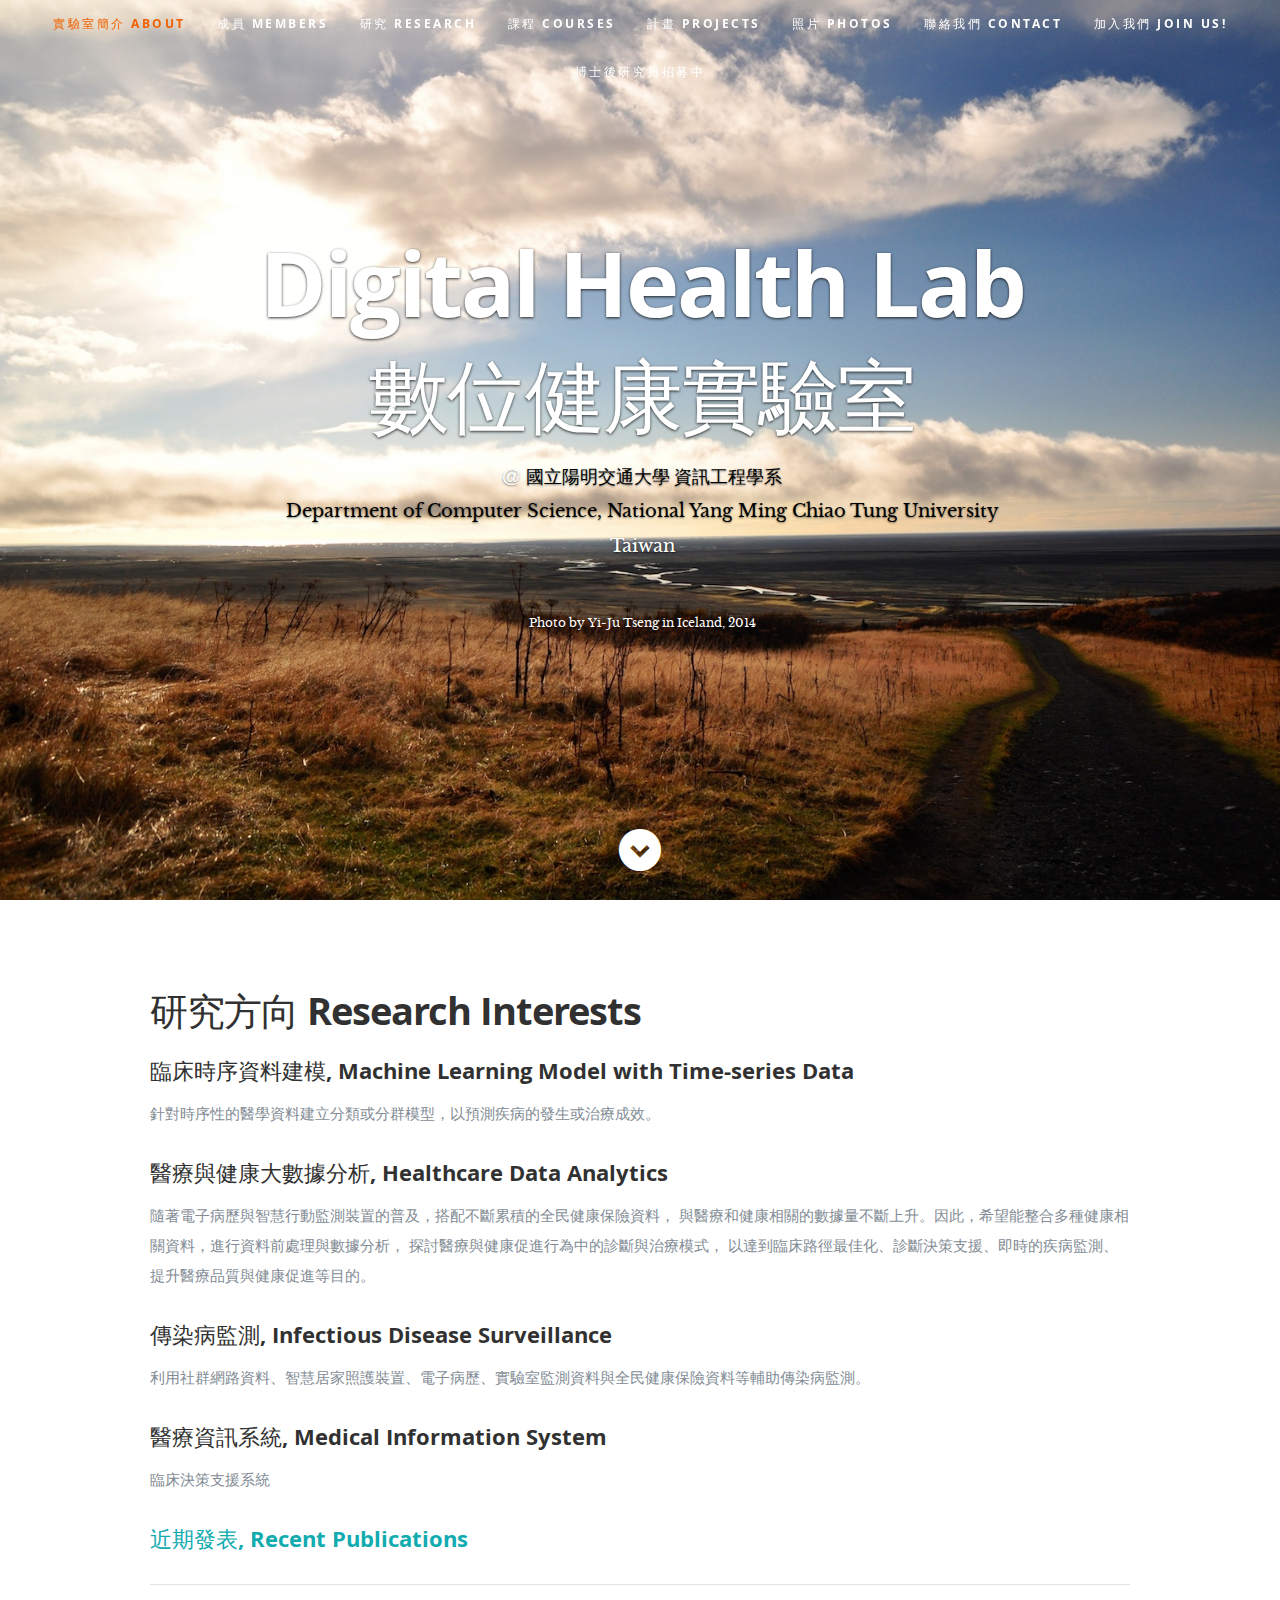
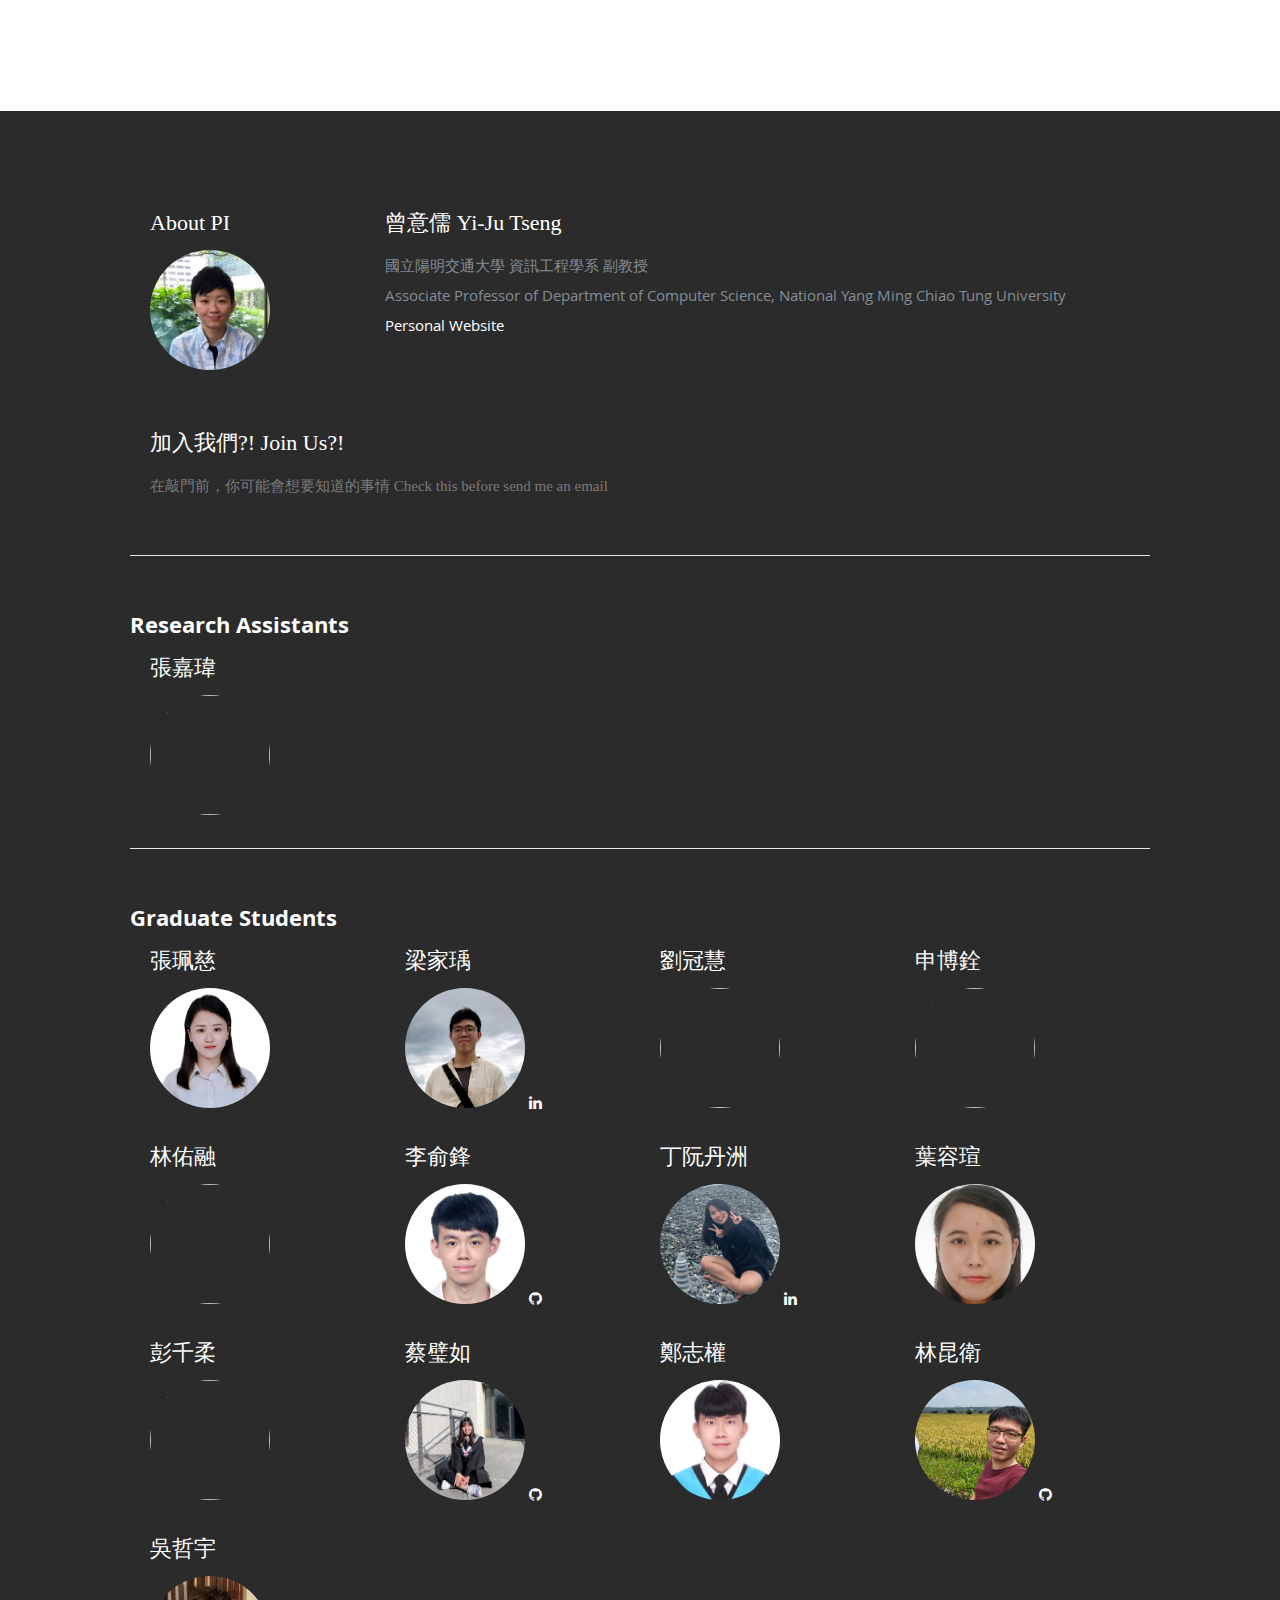
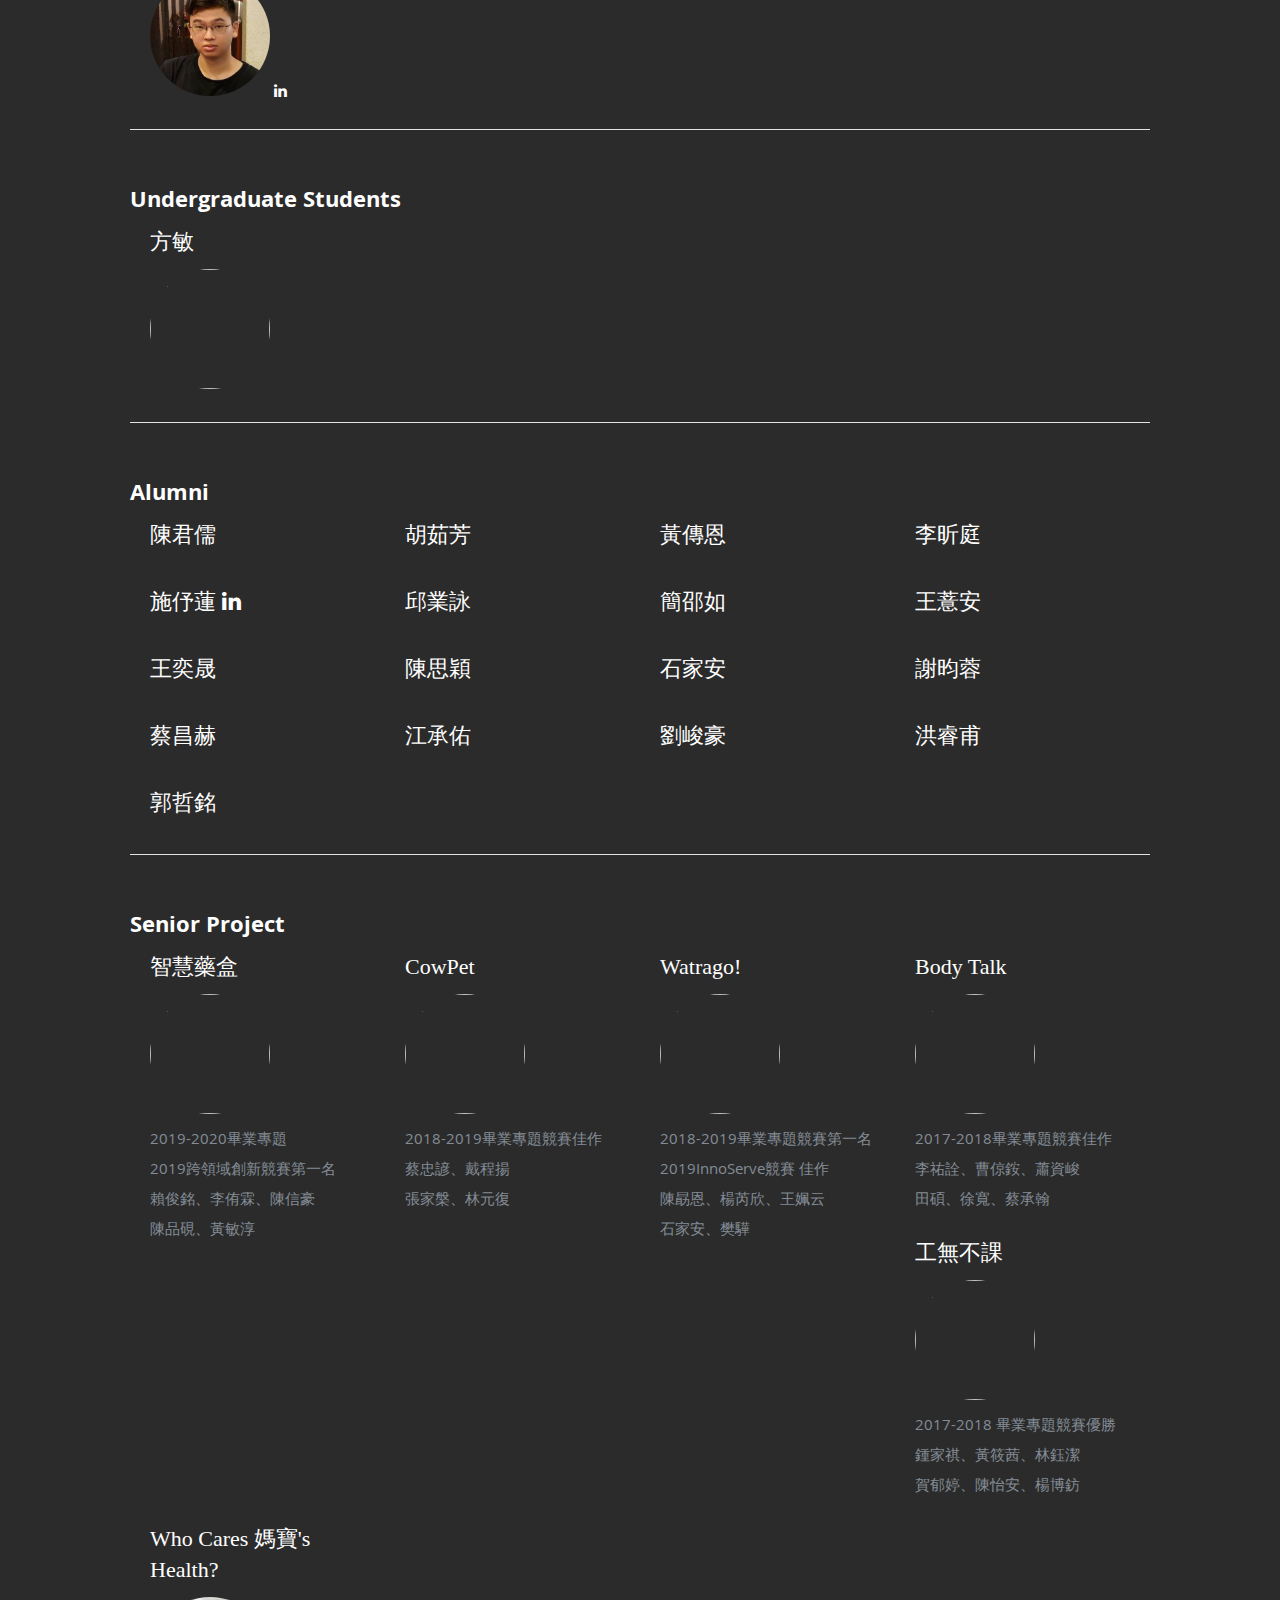
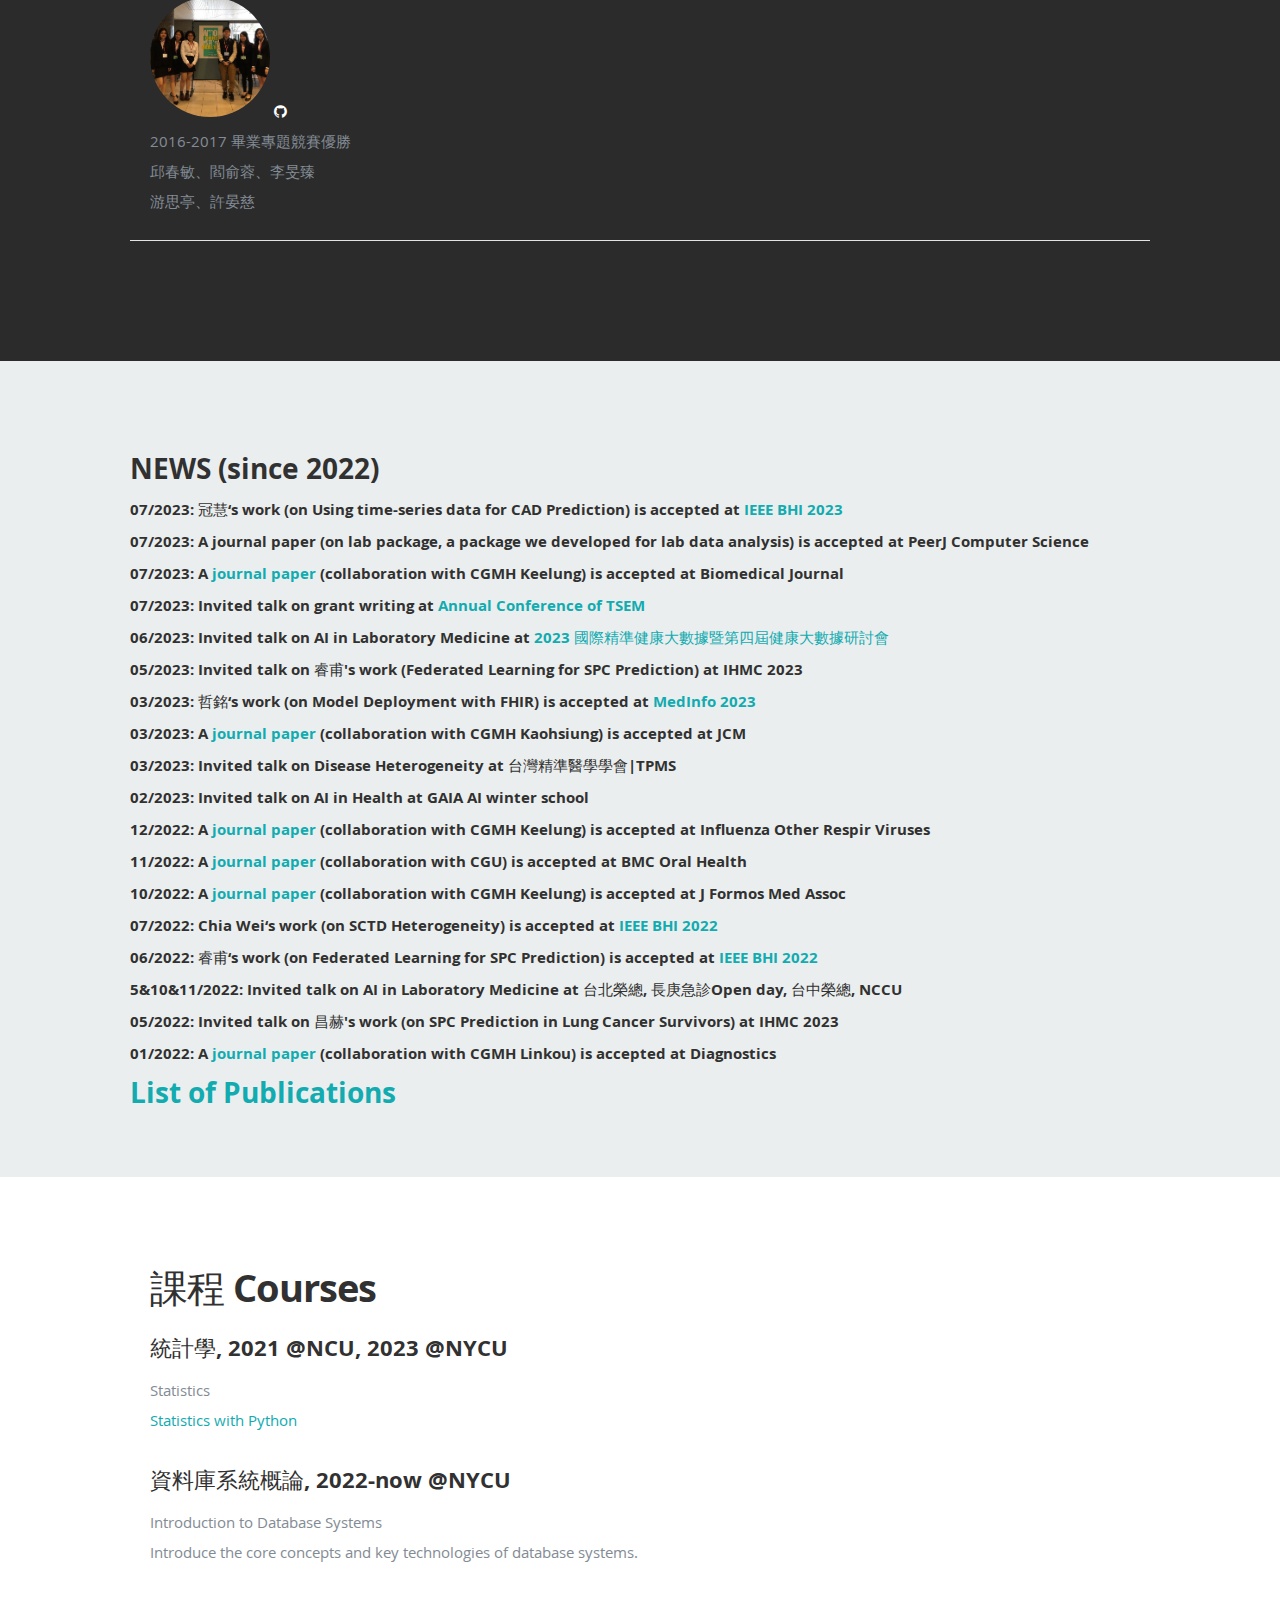
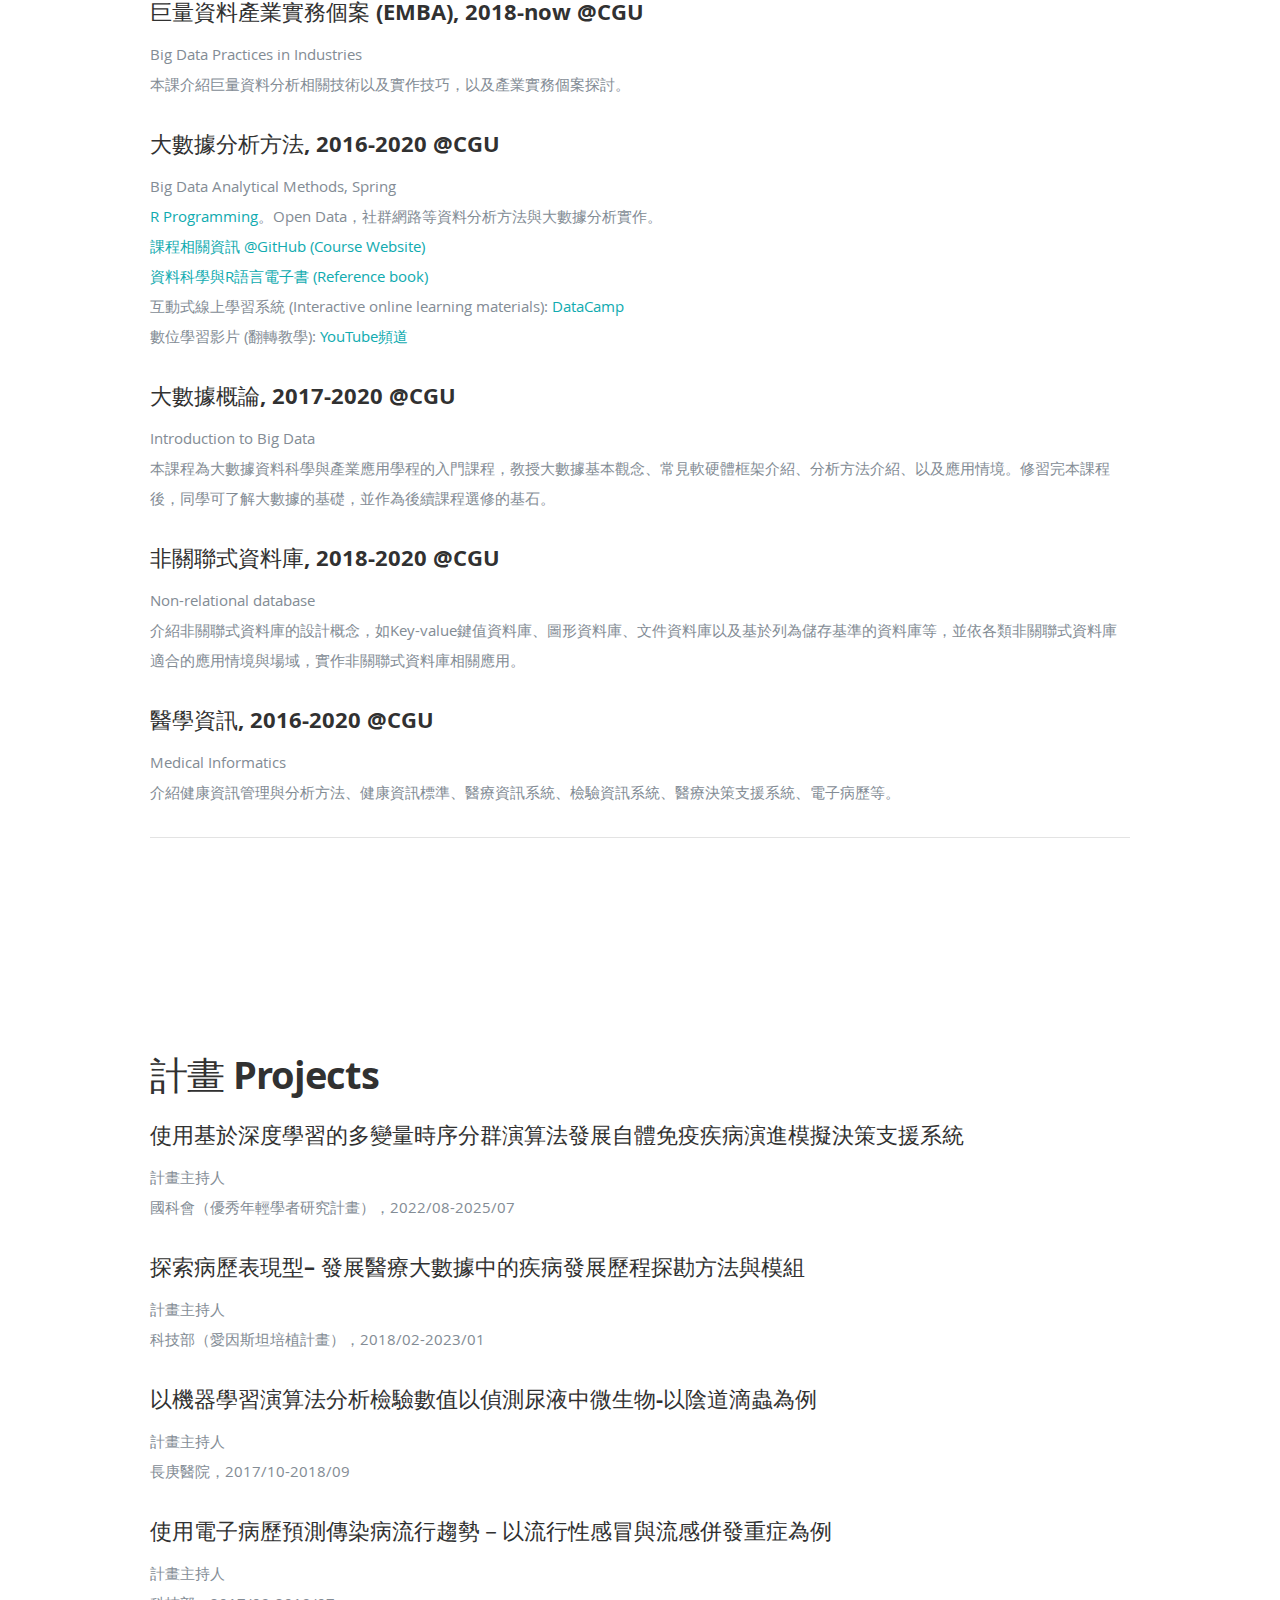
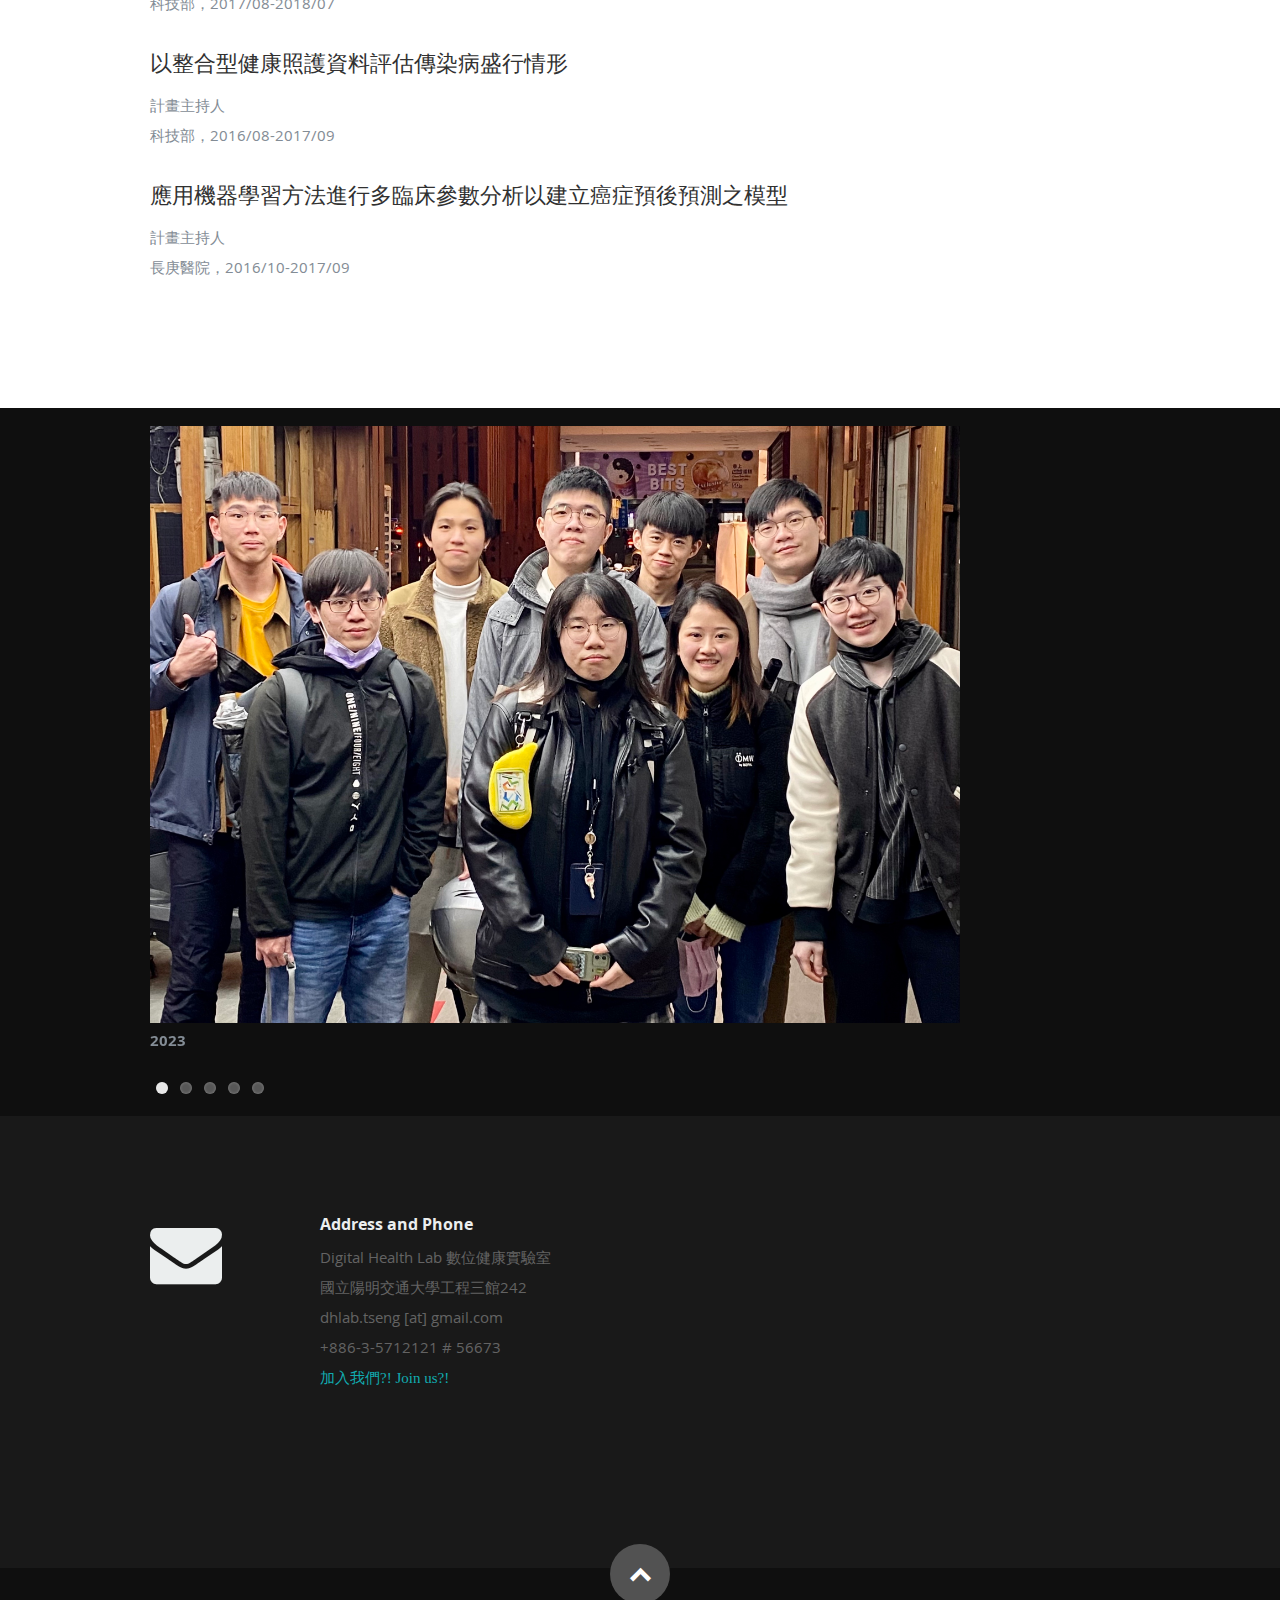
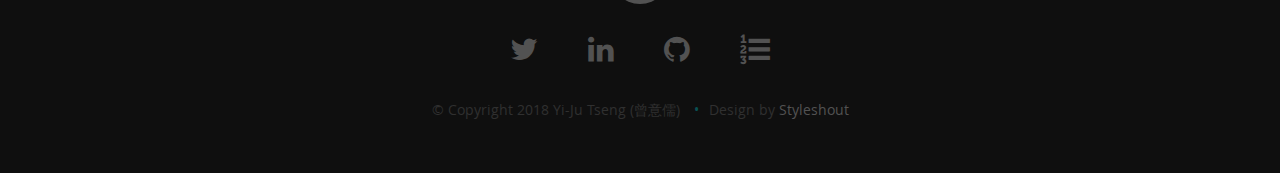
==== commit c0a97d2e: "2023 Fall update" ====
--- a/index.html
+++ b/index.html
@@ -182,19 +182,12 @@
       <h2>Graduate Students</h2>
       <div class="three columns add-bottom">
         <h2><span style="font-family:Microsoft JhengHei;">張珮慈</span></h2>
-        <img class="profile-pic" src="images/portrait.png" alt="" />
-      </div>
-      <div class="three columns add-bottom">
-        <h2><span style="font-family:Microsoft JhengHei;">郭哲銘</span></h2>
-        <img class="profile-pic" src="images/portrait.png" alt="" />
-      </div>
-      <div class="three columns add-bottom">
-        <h2><span style="font-family:Microsoft JhengHei;">洪睿甫</span></h2>
-        <img class="profile-pic" src="images/portrait.png" alt="" />
+        <img class="profile-pic" src="images/PC.jpeg" alt="" />
       </div>
       <div class="three columns add-bottom">
         <h2><span style="font-family:Microsoft JhengHei;">梁家瑀</span></h2>
-        <img class="profile-pic" src="images/portrait.png" alt="" />
+        <img class="profile-pic" src="images/CJ.jpg" alt="" />
+        <a href="https://www.linkedin.com/in/chia-yu-liang" target="_blank"><i class="fa fa-linkedin"></i></a>
       </div>
       <div class="three columns add-bottom">
         <h2><span style="font-family:Microsoft JhengHei;">劉冠慧</span></h2>
@@ -210,29 +203,46 @@
       </div>
       <div class="three columns add-bottom">
         <h2><span style="font-family:Microsoft JhengHei;">李俞鋒</span></h2>
-        <img class="profile-pic" src="images/portrait.png" alt="" />
+        <img class="profile-pic" src="images/YF.png" alt="" />
+        <a href="https://github.com/SharpKoi" target="_blank"><i class="fa fa-github"></i></a>
       </div>
       <div class="three columns add-bottom">
         <h2><span style="font-family:Microsoft JhengHei;">丁阮丹洲</span></h2>
-        <img class="profile-pic" src="images/portrait.png" alt="" />
+        <img class="profile-pic" src="images/ding.jpg" alt="" />
+        <a href="https://www.linkedin.com/in/chau-dinh-925626161/" target="_blank"><i class="fa fa-linkedin"></i></a>
       </div>
       <div class="three columns add-bottom">
         <h2><span style="font-family:Microsoft JhengHei;">葉容瑄</span></h2>
-        <img class="profile-pic" src="images/portrait.png" alt="" />
+        <img class="profile-pic" src="images/Jung-Hsuan.jpg" alt="" />
       </div>
       <div class="three columns add-bottom">
         <h2><span style="font-family:Microsoft JhengHei;">彭千柔</span></h2>
         <img class="profile-pic" src="images/portrait.png" alt="" />
+      </div>
+      <div class="three columns add-bottom">
+        <h2><span style="font-family:Microsoft JhengHei;">蔡璧如</span></h2>
+        <img class="profile-pic" src="images/Tsai.jpg" alt="" />
+        <a href="https://github.com/ruubi0807" target="_blank"><i class="fa fa-github"></i></a>
+      </div>
+      <div class="three columns add-bottom">
+        <h2><span style="font-family:Microsoft JhengHei;">鄭志權</span></h2>
+        <img class="profile-pic" src="images/CCC.jpg" alt="" />
+      </div>
+      <div class="three columns add-bottom">
+        <h2><span style="font-family:Microsoft JhengHei;">林昆衛</span></h2>
+        <img class="profile-pic" src="images/Lin.jpg" alt="" />
+        <a href="https://github.com/kuenway" target="_blank"><i class="fa fa-github"></i></a>
+      </div>
+      <div class="three columns add-bottom">
+        <h2><span style="font-family:Microsoft JhengHei;">吳哲宇</span></h2>
+        <img class="profile-pic" src="images/Wu.jpg" alt="" />
+        <a href="https://www.linkedin.com/in/tunajaw/" target="_blank"><i class="fa fa-linkedin"></i></a>
       </div>
       <hr />
     </div>
     <!-- Row End-->
     <div class="row add-bottom">
       <h2>Undergraduate Students</h2>
-      <div class="three columns add-bottom">
-        <h2><span style="font-family:Microsoft JhengHei;">劉峻豪</span></h2>
-        <img class="profile-pic" src="images/portrait.png" alt="" />
-      </div>
       <div class="three columns add-bottom">
         <h2><span style="font-family:Microsoft JhengHei;">方敏</span></h2>
         <img class="profile-pic" src="images/portrait.png" alt="" />
@@ -288,7 +298,15 @@
       <div class="three columns add-bottom">
         <h2><span style="font-family:Microsoft JhengHei;">江承佑</span></h2>
       </div>
-
+      <div class="three columns add-bottom">
+        <h2><span style="font-family:Microsoft JhengHei;">劉峻豪</span></h2>
+      </div>
+      <div class="three columns add-bottom">
+        <h2><span style="font-family:Microsoft JhengHei;">洪睿甫</span></h2>
+      </div>
+      <div class="three columns add-bottom">
+        <h2><span style="font-family:Microsoft JhengHei;">郭哲銘</span></h2>
+      </div>
       <hr />
     </div>
     <!-- Row End-->
@@ -353,9 +371,14 @@
         <h2>NEWS (since 2022)</h2>
         <h4>
           <b>
-            05/2023: Invited talk on 睿甫's work (Federated Learning for SPC Prediction) at IHMC 2023
-            <br/>03/2023: 哲銘‘s work (Model Deployment with FHIR) is accepted at <a href="https://medinfo2023.org/" target="_blank">MedInfo 2023</a>
-            <br/>03/2023: A journal paper (collaboration with CGMH Kaohsiung) is accepted at JCM
+            07/2023: 冠慧‘s work (on Using time-series data for CAD Prediction) is accepted at <a href="https://bhi.embs.org/2023/" target="_blank">IEEE BHI 2023</a>
+            <br/>07/2023: A journal paper (on lab package, a package we developed for lab data analysis) is accepted at PeerJ Computer Science
+            <br/>07/2023: A <a href="https://www.sciencedirect.com/science/article/pii/S2319417023000690" target="_blank">journal paper</a> (collaboration with CGMH Keelung) is accepted at Biomedical Journal
+            <br/>07/2023: Invited talk on grant writing at <a href="https://www.sem.org.tw/News/Details/972" target="_blank">Annual Conference of TSEM</a> 
+            <br/>06/2023: Invited talk on AI in Laboratory Medicine at <a href="https://newperspectivesbetterdecisions.blogspot.com/2022/10/agenda.html" target="_blank">2023 國際精準健康大數據暨第四屆健康大數據研討會</a> 
+            <br/>05/2023: Invited talk on 睿甫's work (Federated Learning for SPC Prediction) at IHMC 2023
+            <br/>03/2023: 哲銘‘s work (on Model Deployment with FHIR) is accepted at <a href="https://medinfo2023.org/" target="_blank">MedInfo 2023</a>
+            <br/>03/2023: A <a href="https://www.mdpi.com/2077-0383/12/6/2298" target="_blank">journal paper</a> (collaboration with CGMH Kaohsiung) is accepted at JCM
             <br/>03/2023: Invited talk on Disease Heterogeneity at 台灣精準醫學學會|TPMS
             <br/>02/2023: Invited talk on AI in Health at GAIA AI winter school
             <br/>12/2022: A <a href="https://onlinelibrary.wiley.com/doi/10.1111/irv.13081" target="_blank">journal paper</a> (collaboration with CGMH Keelung) is accepted at Influenza Other Respir Viruses
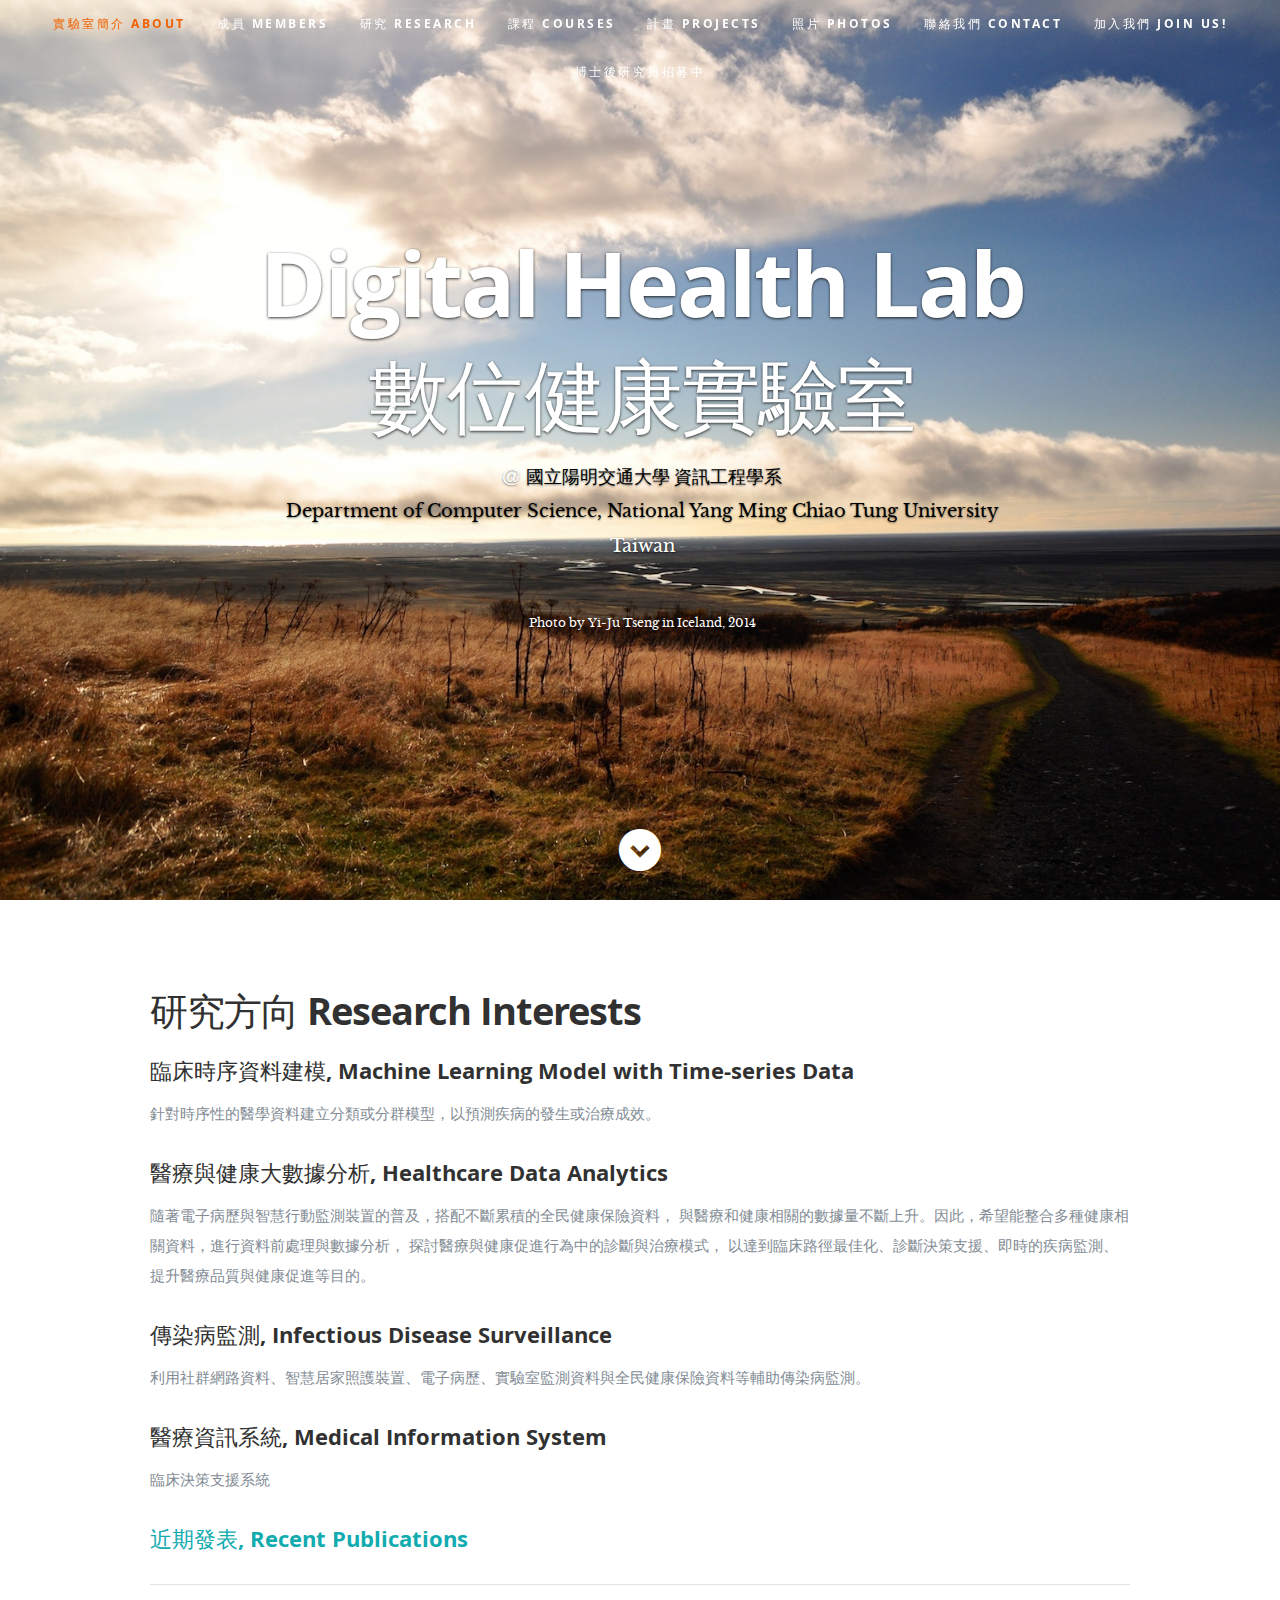
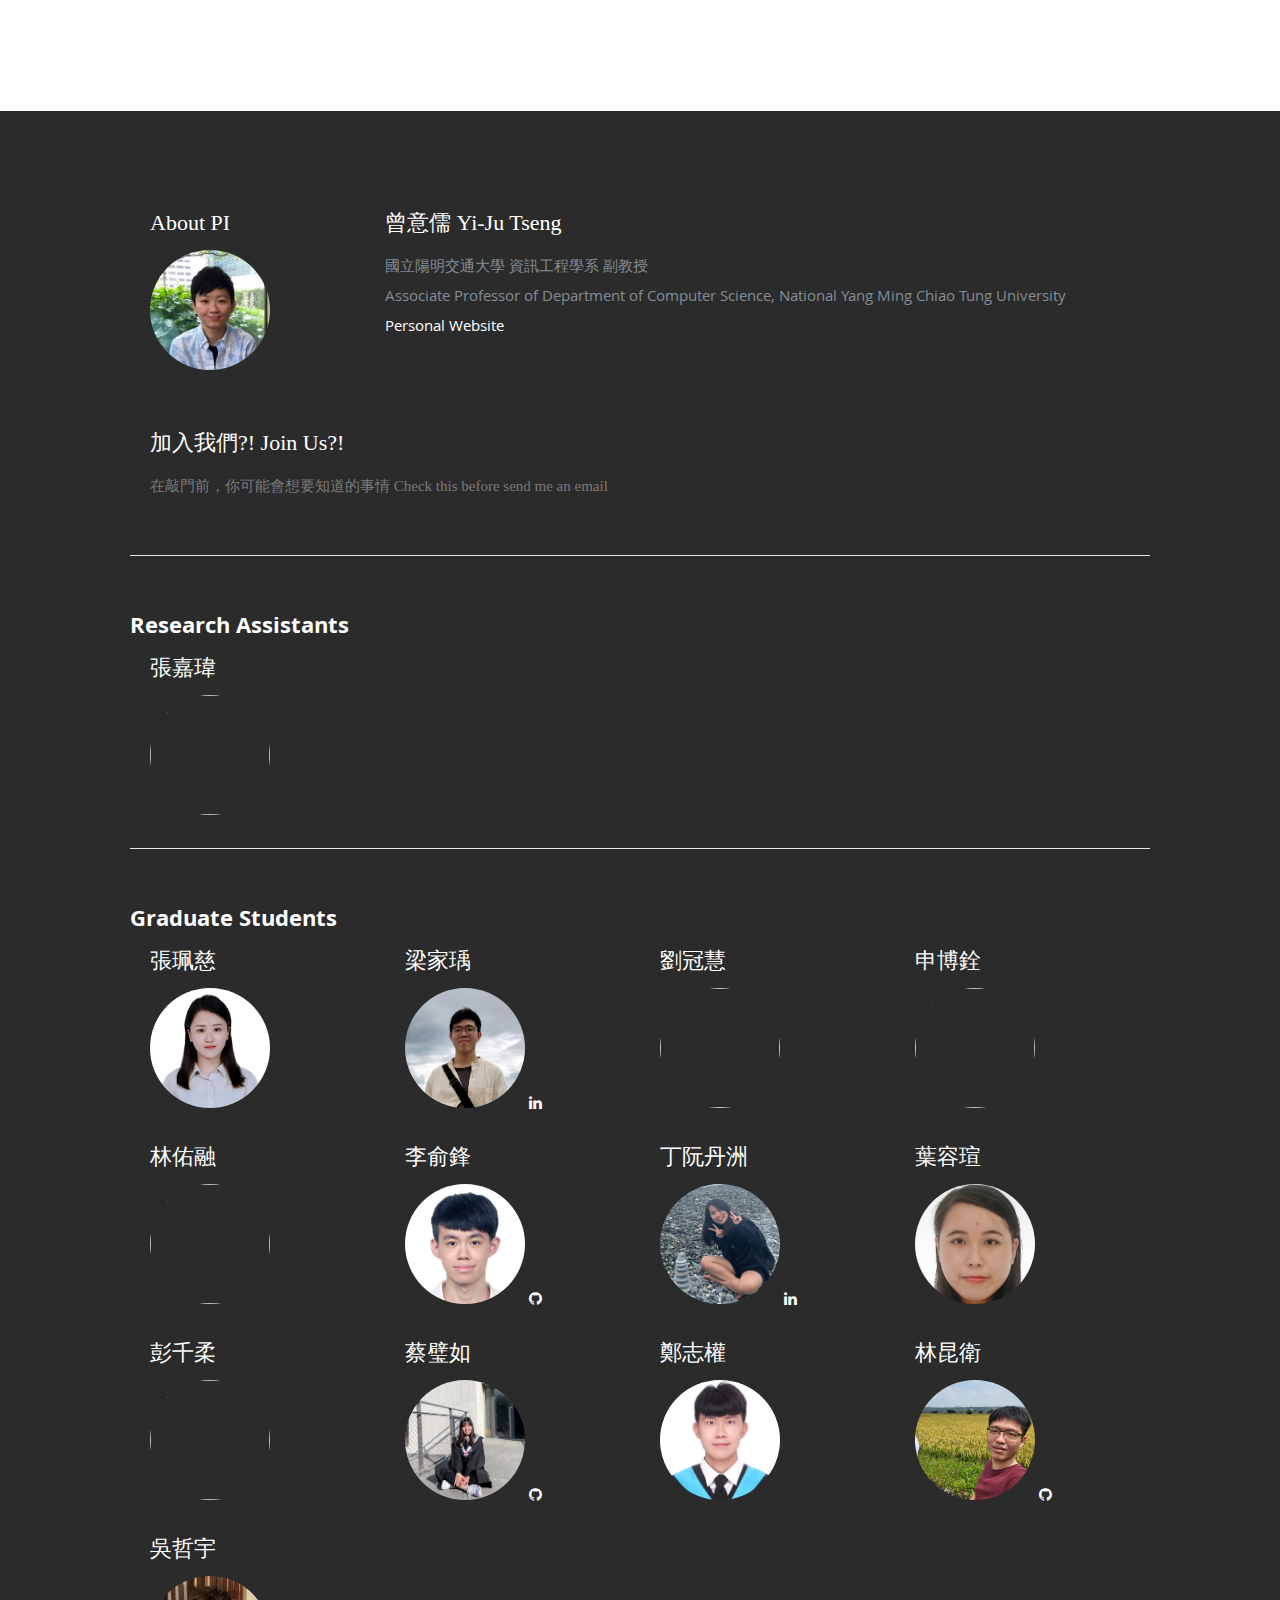
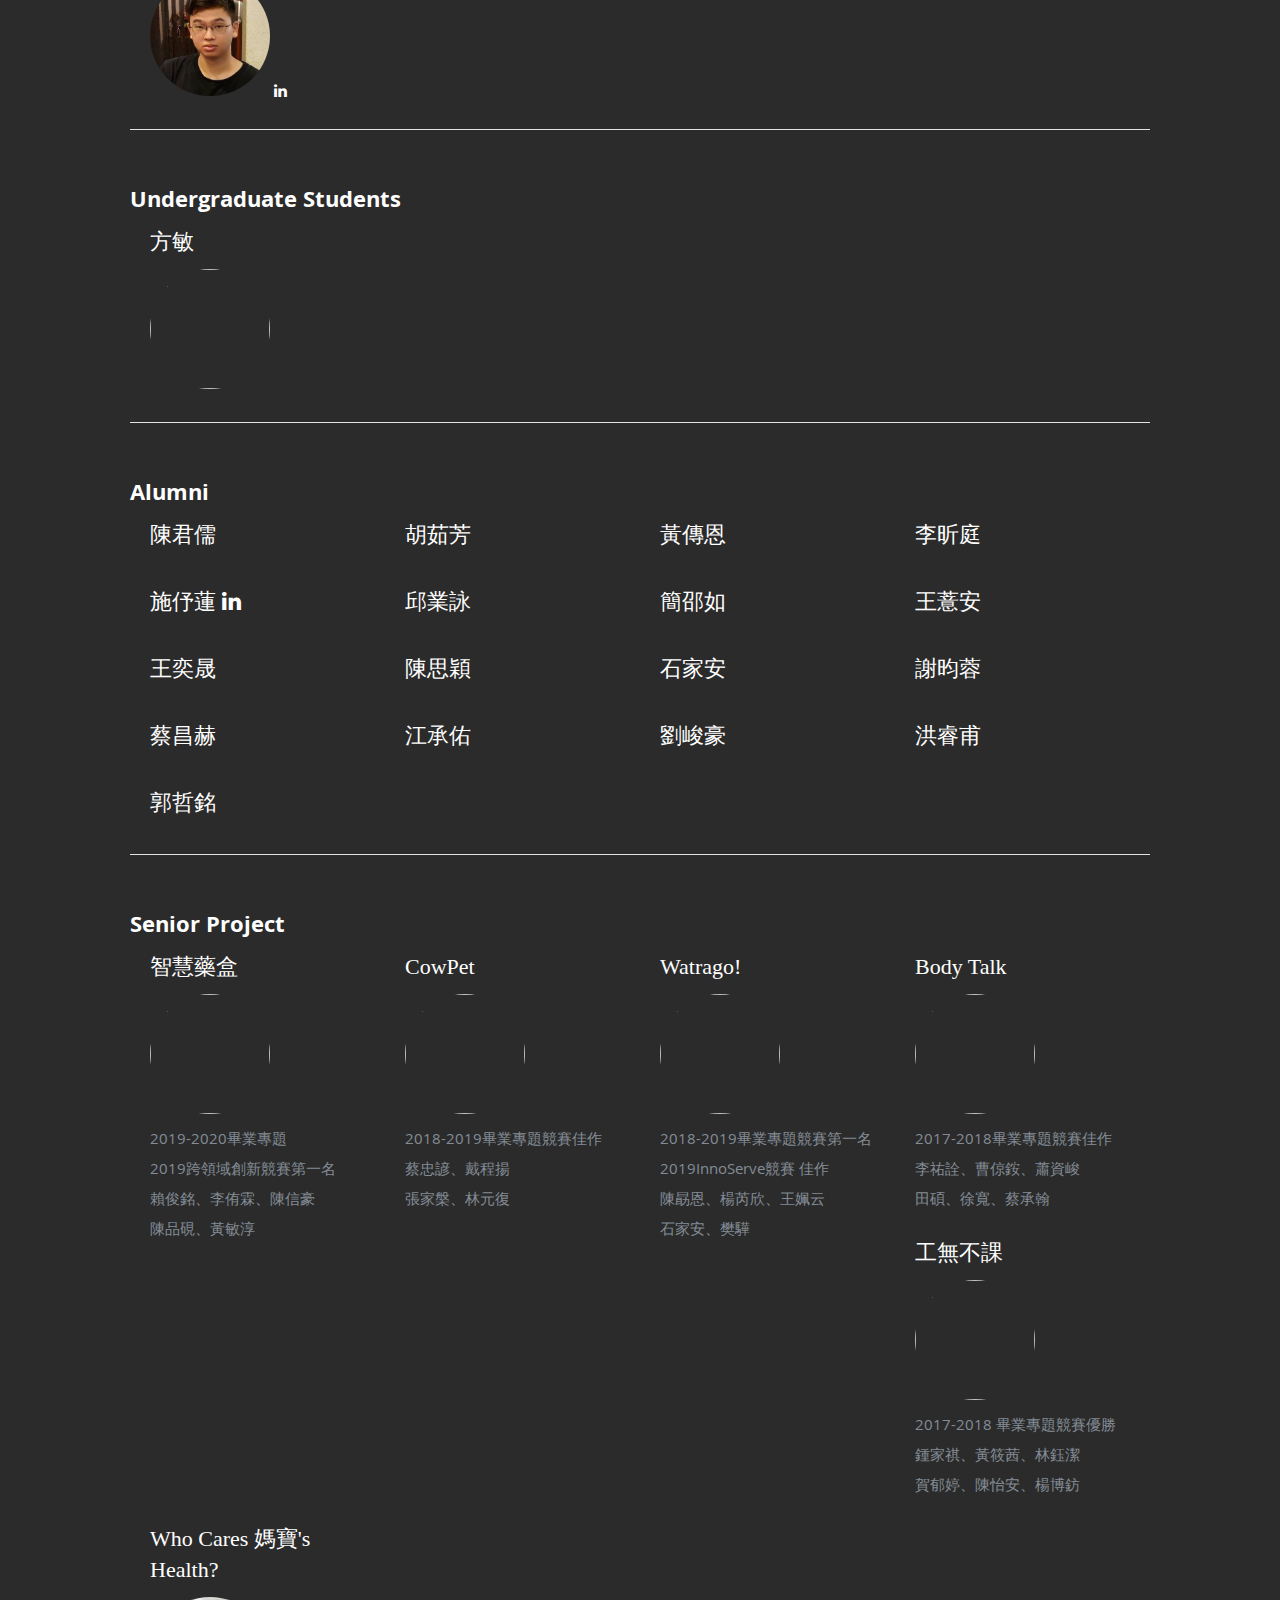
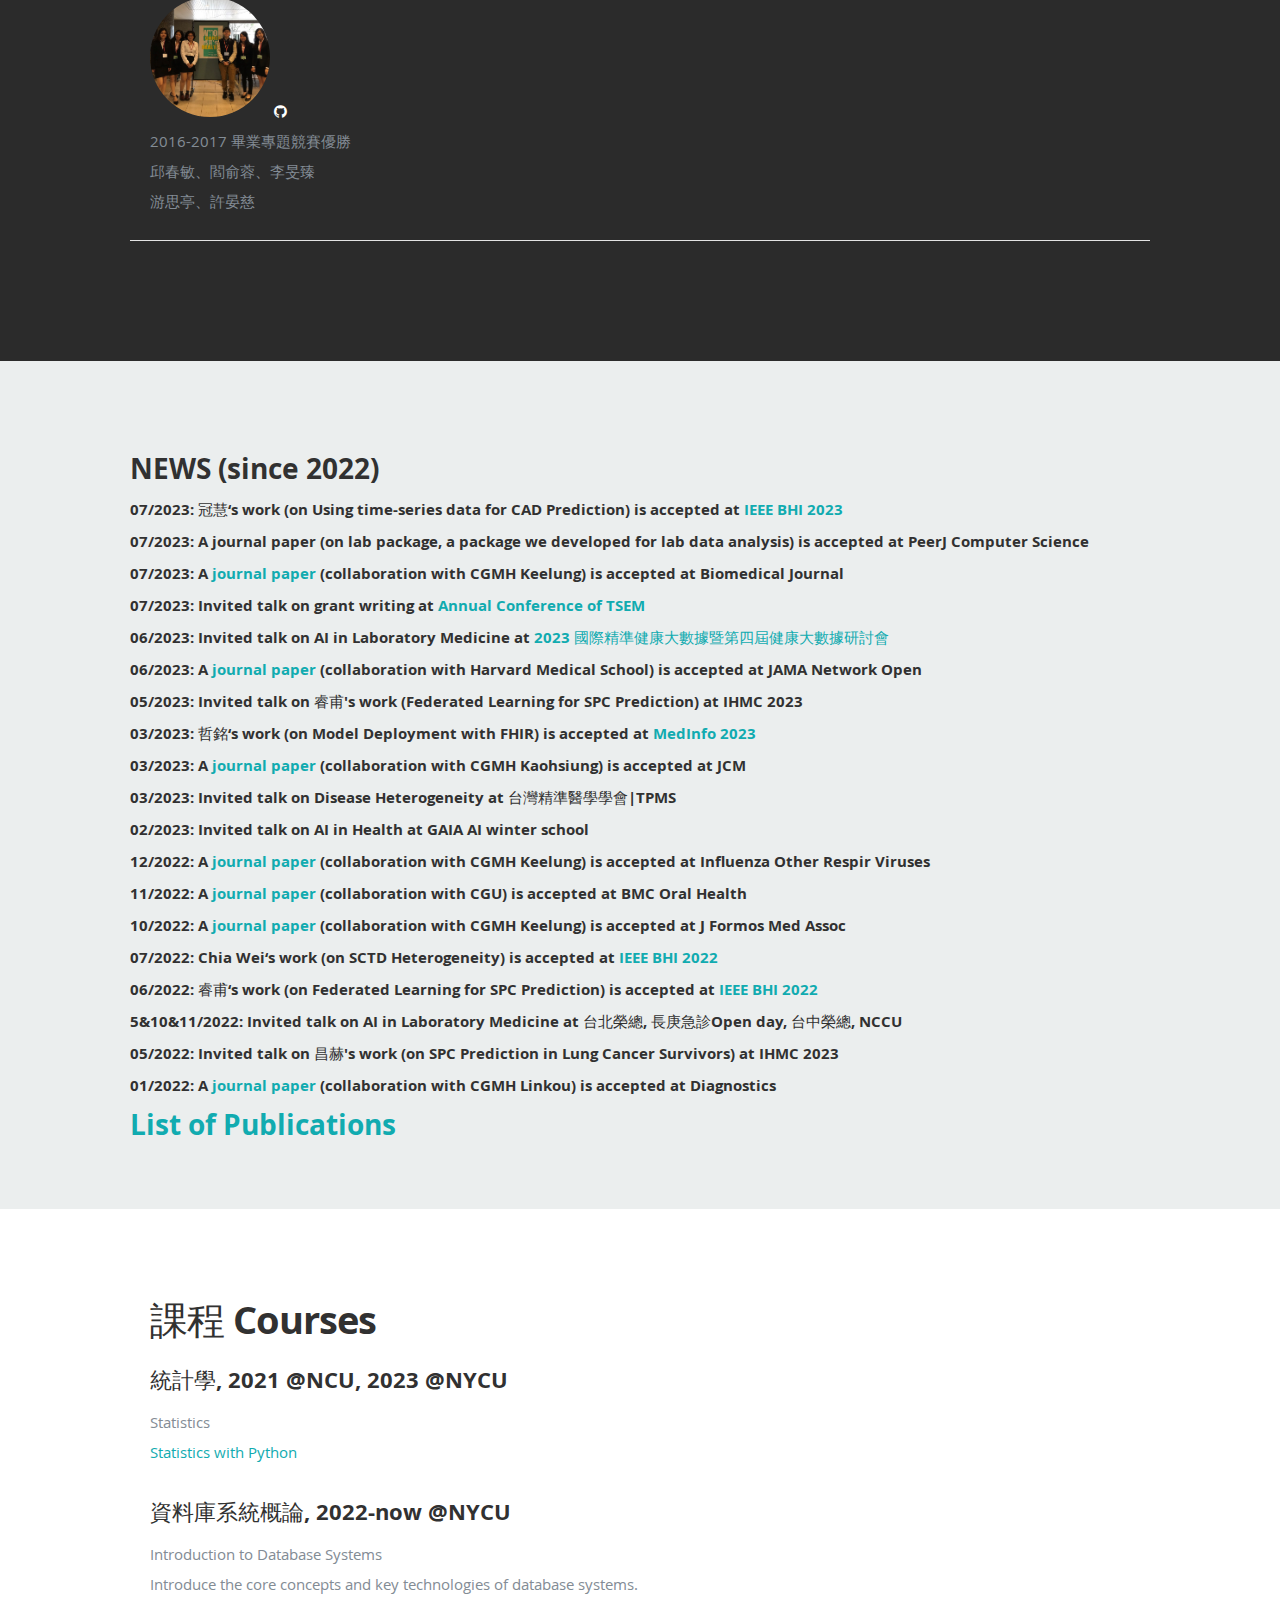
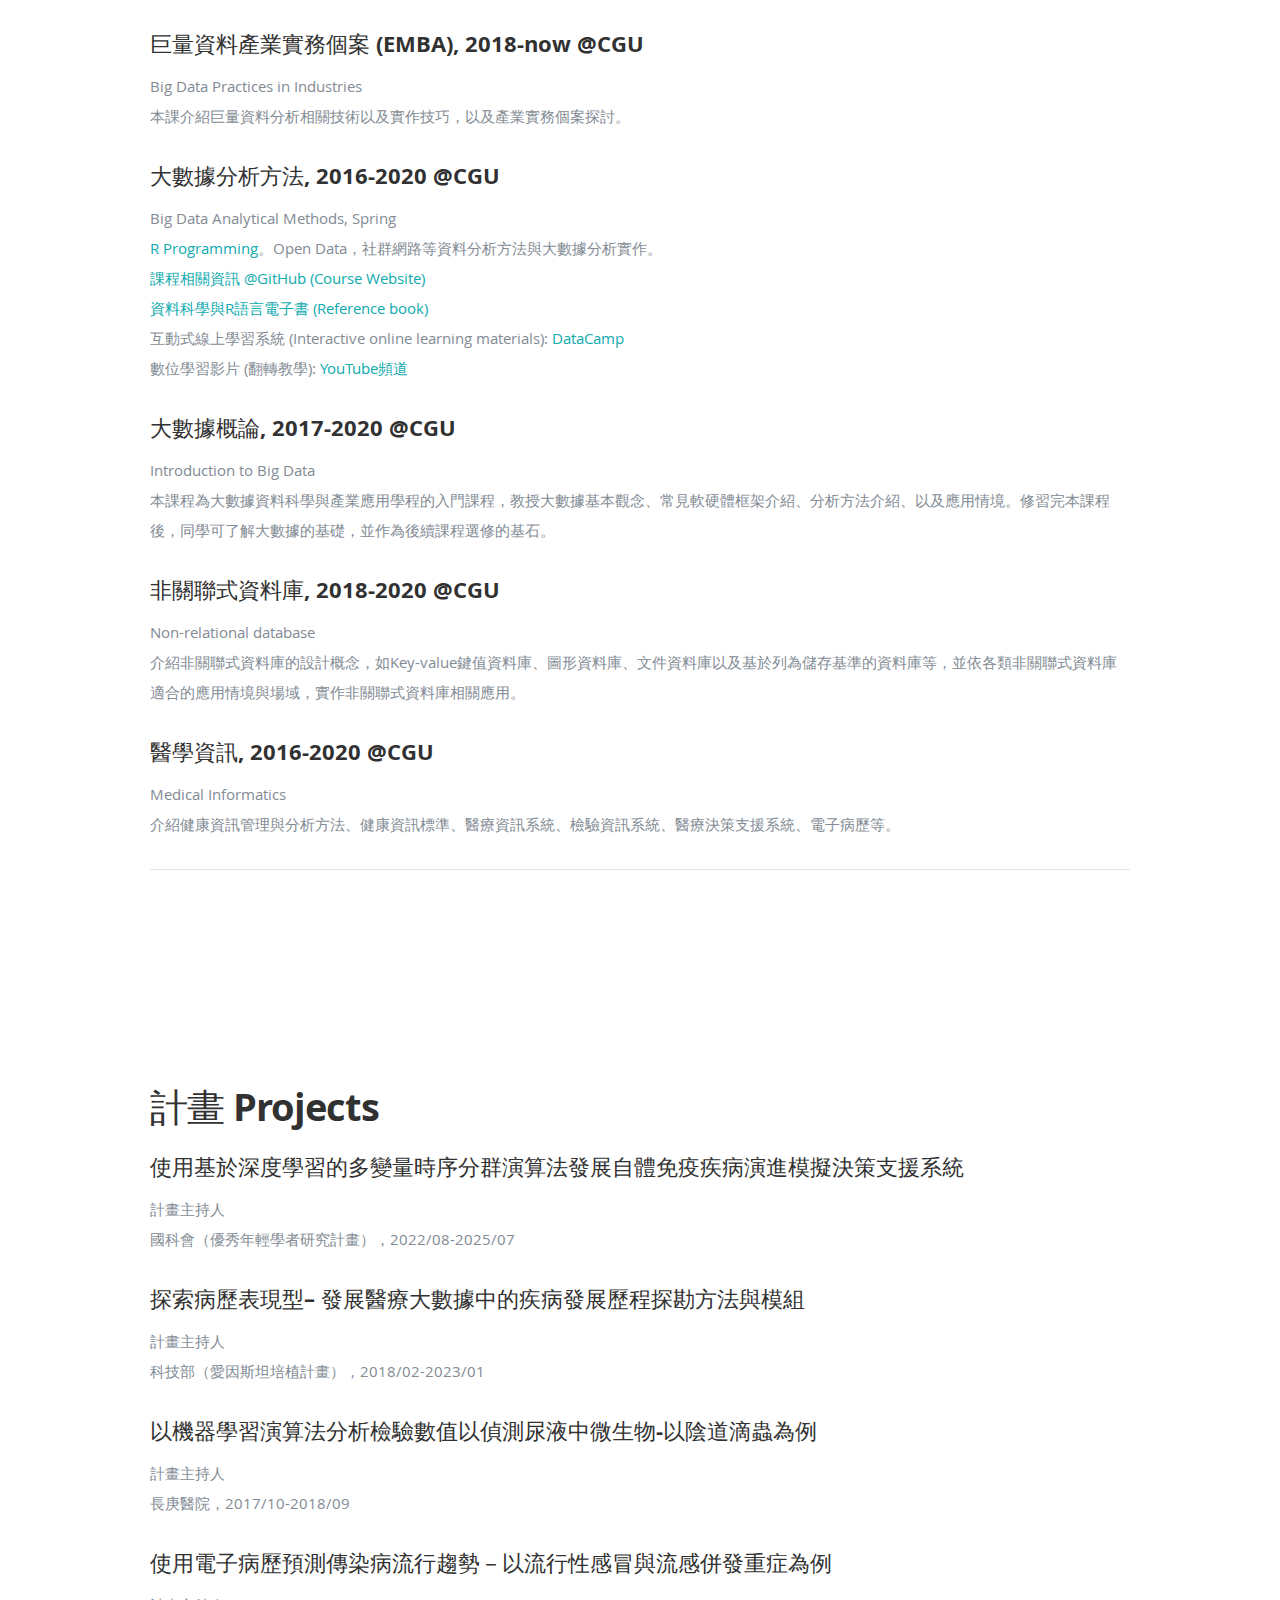
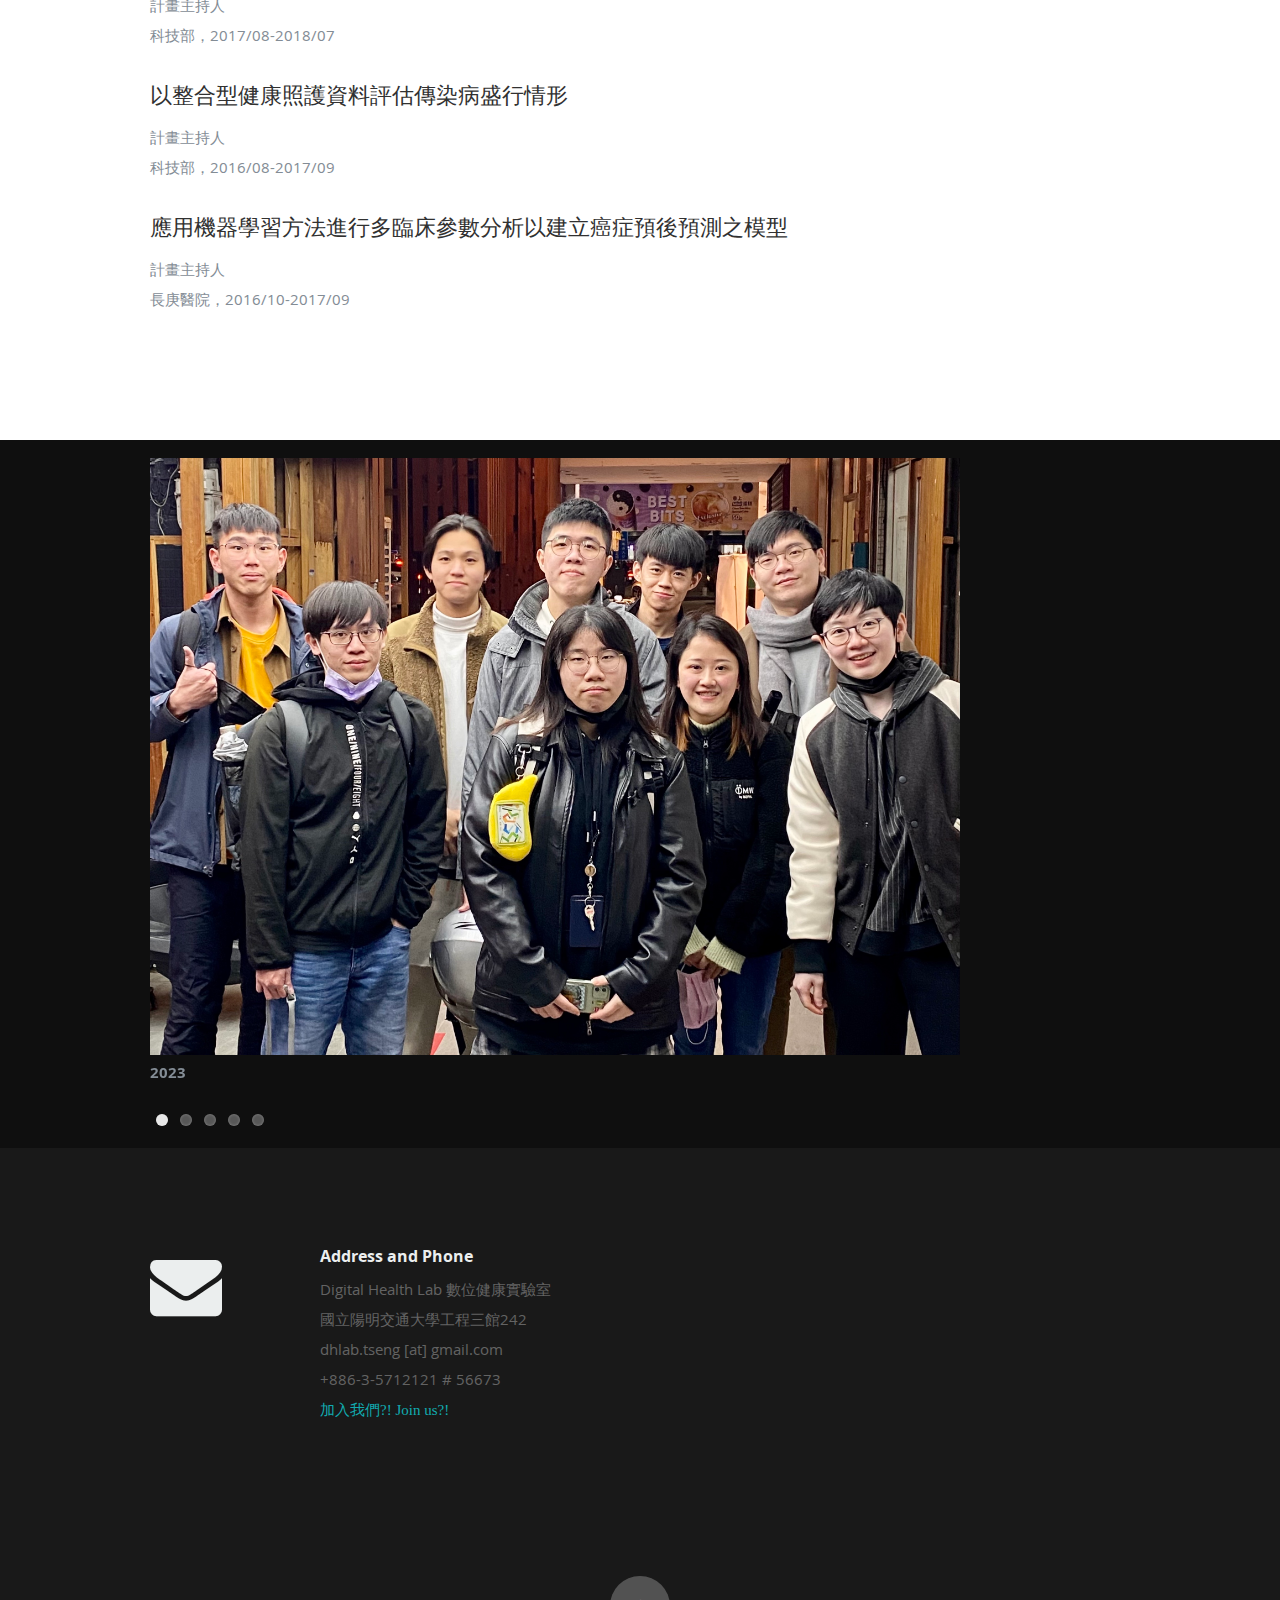
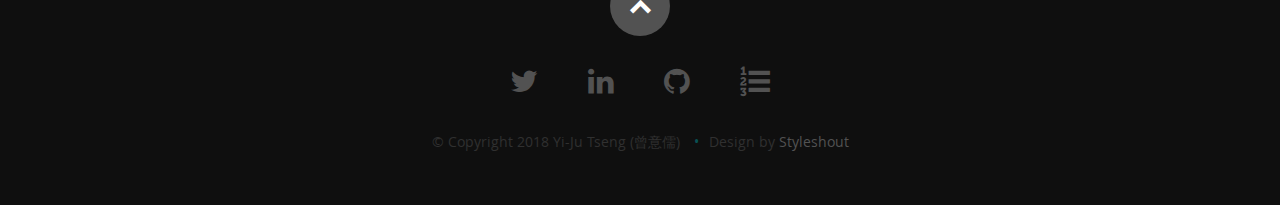
==== commit c07bb6a6: "20230721" ====
--- a/index.html
+++ b/index.html
@@ -376,6 +376,7 @@
             <br/>07/2023: A <a href="https://www.sciencedirect.com/science/article/pii/S2319417023000690" target="_blank">journal paper</a> (collaboration with CGMH Keelung) is accepted at Biomedical Journal
             <br/>07/2023: Invited talk on grant writing at <a href="https://www.sem.org.tw/News/Details/972" target="_blank">Annual Conference of TSEM</a> 
             <br/>06/2023: Invited talk on AI in Laboratory Medicine at <a href="https://newperspectivesbetterdecisions.blogspot.com/2022/10/agenda.html" target="_blank">2023 國際精準健康大數據暨第四屆健康大數據研討會</a> 
+            <br/>06/2023: A <a href="https://jamanetwork.com/journals/jamanetworkopen/fullarticle/2805468" target="_blank">journal paper</a> (collaboration with Harvard Medical School) is accepted at JAMA Network Open
             <br/>05/2023: Invited talk on 睿甫's work (Federated Learning for SPC Prediction) at IHMC 2023
             <br/>03/2023: 哲銘‘s work (on Model Deployment with FHIR) is accepted at <a href="https://medinfo2023.org/" target="_blank">MedInfo 2023</a>
             <br/>03/2023: A <a href="https://www.mdpi.com/2077-0383/12/6/2298" target="_blank">journal paper</a> (collaboration with CGMH Kaohsiung) is accepted at JCM
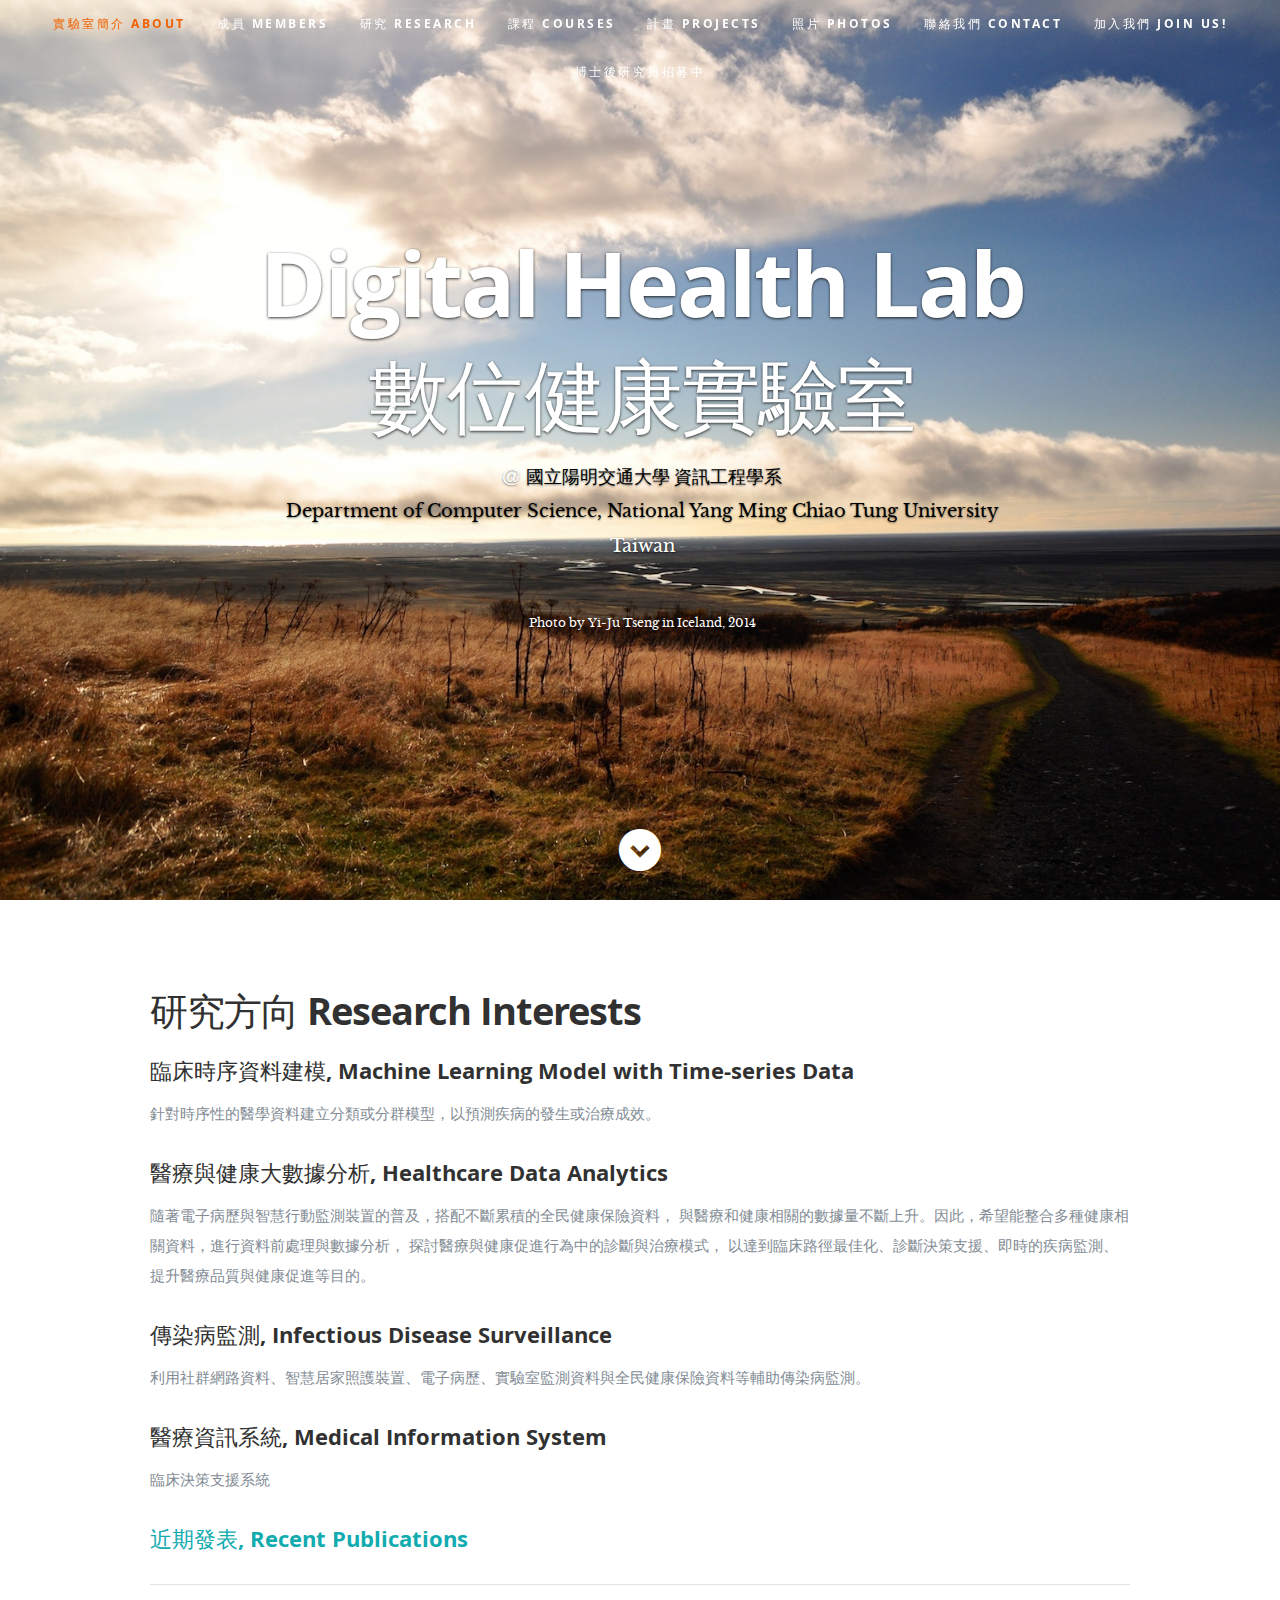
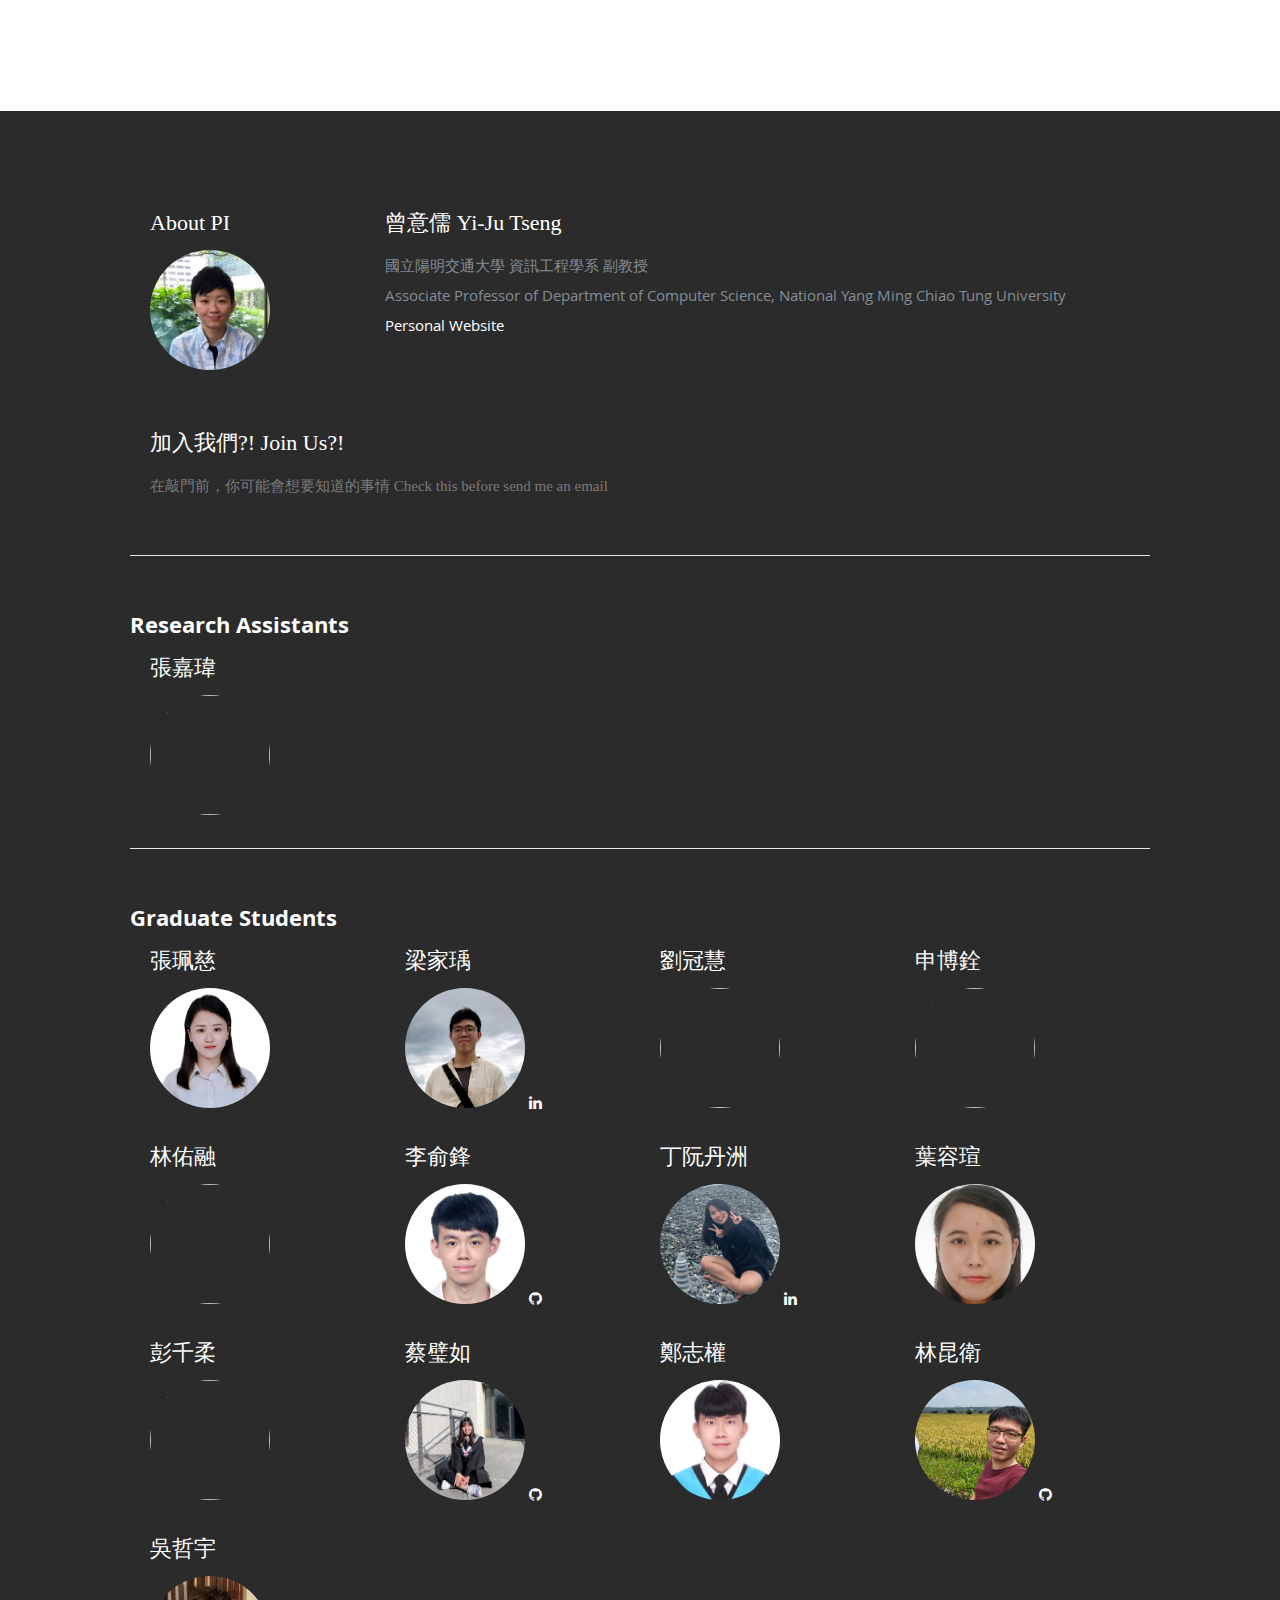
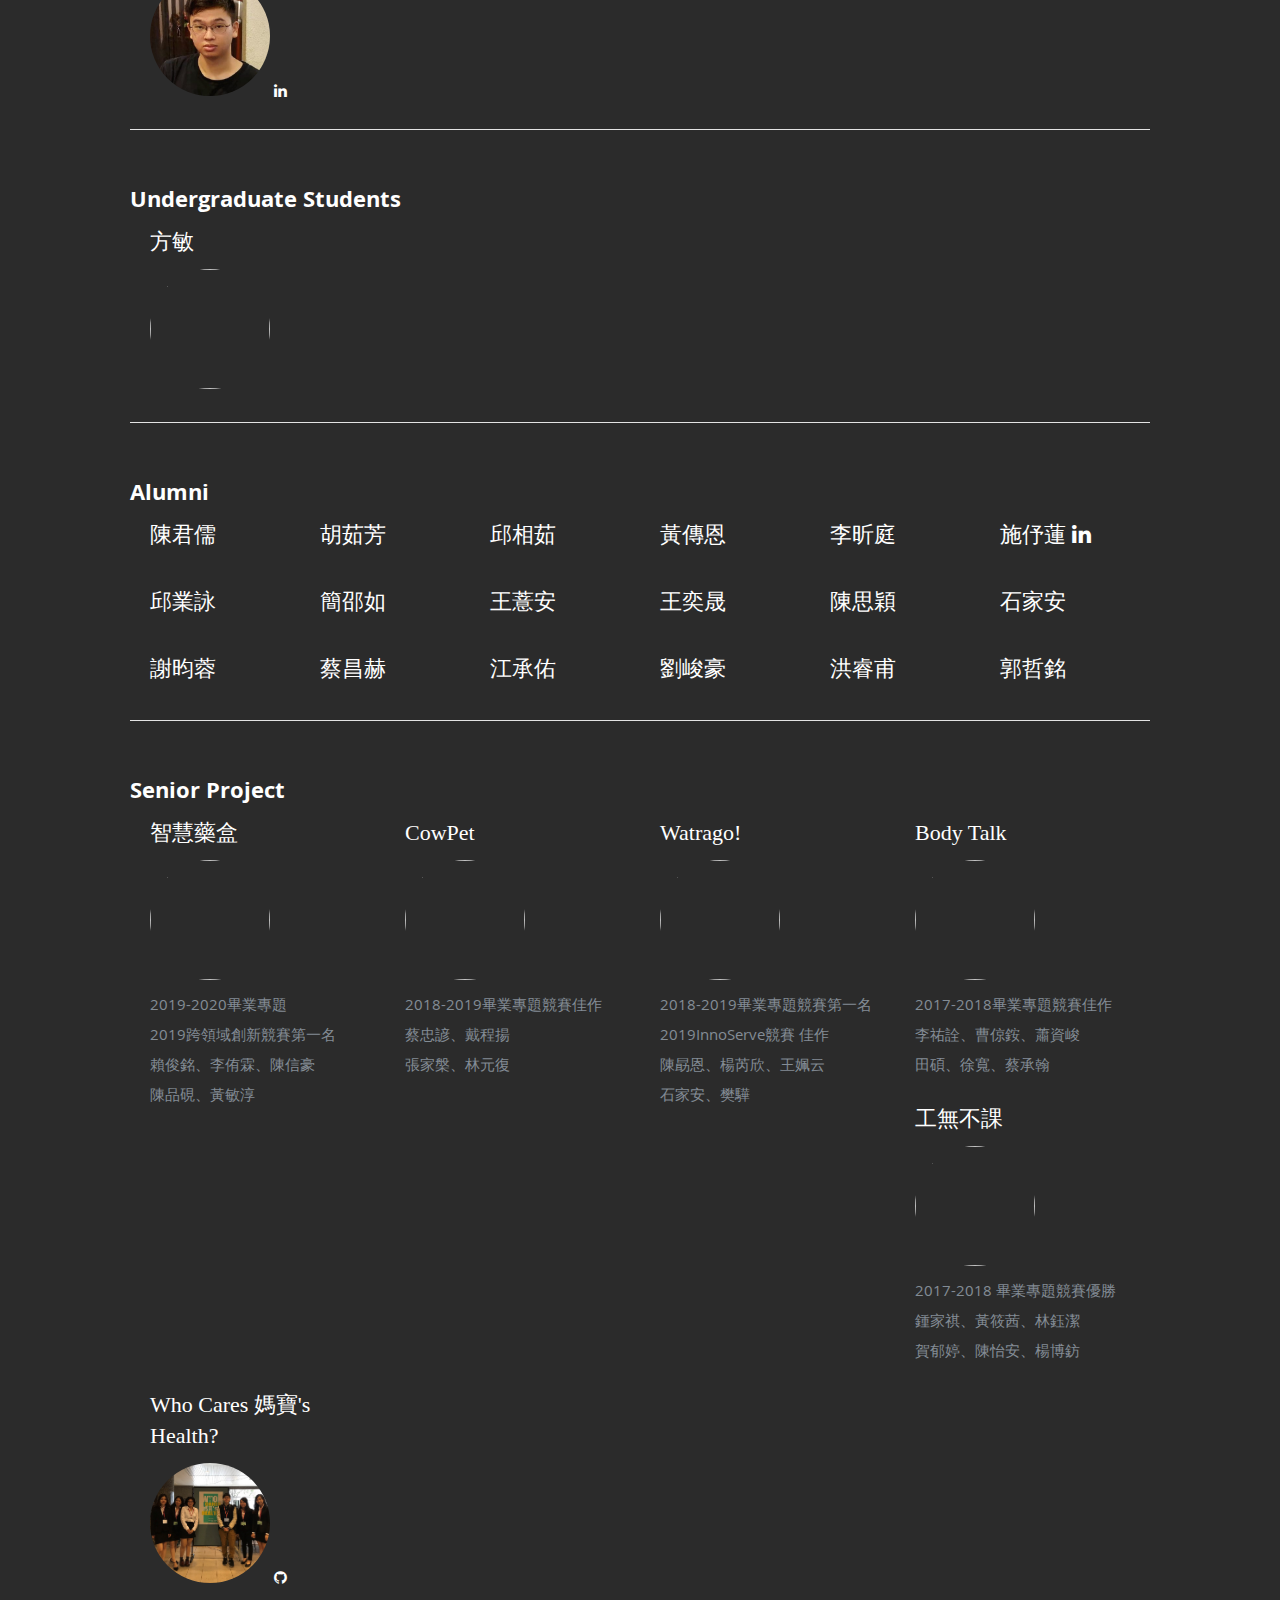
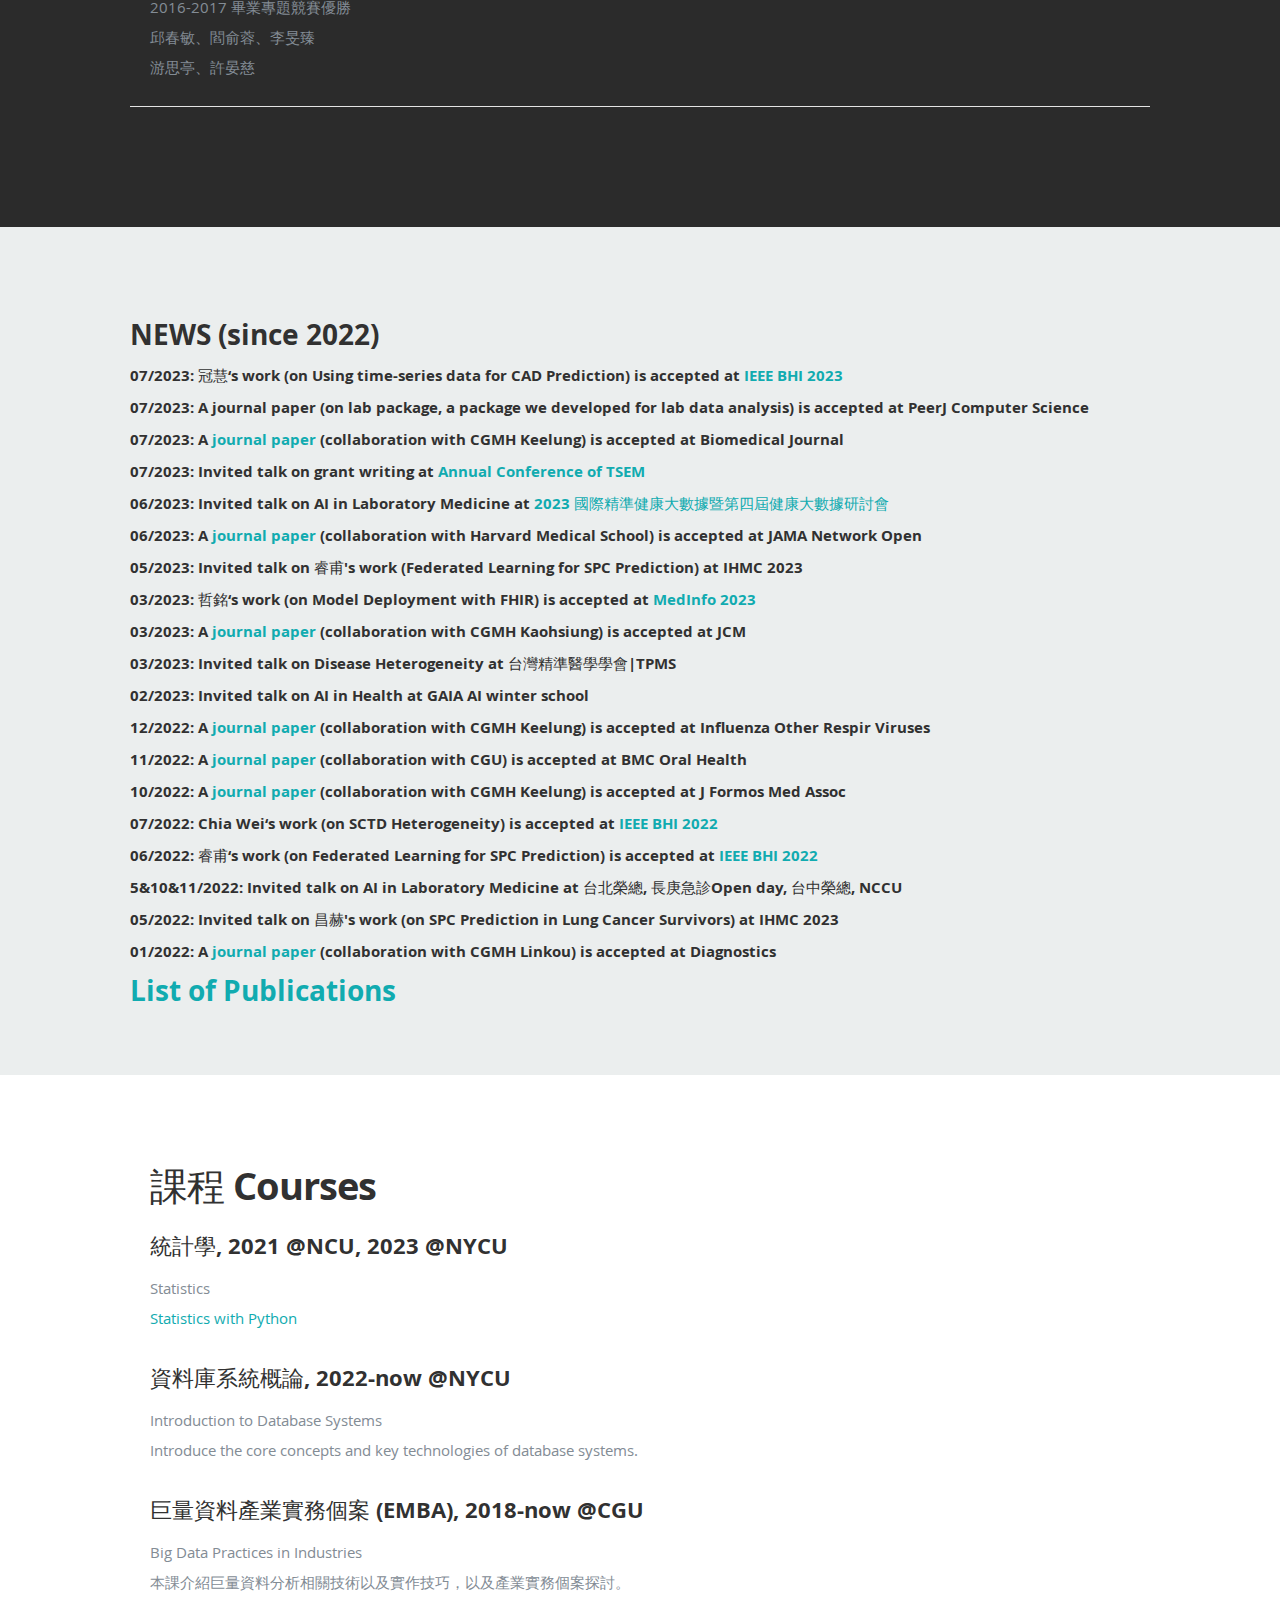
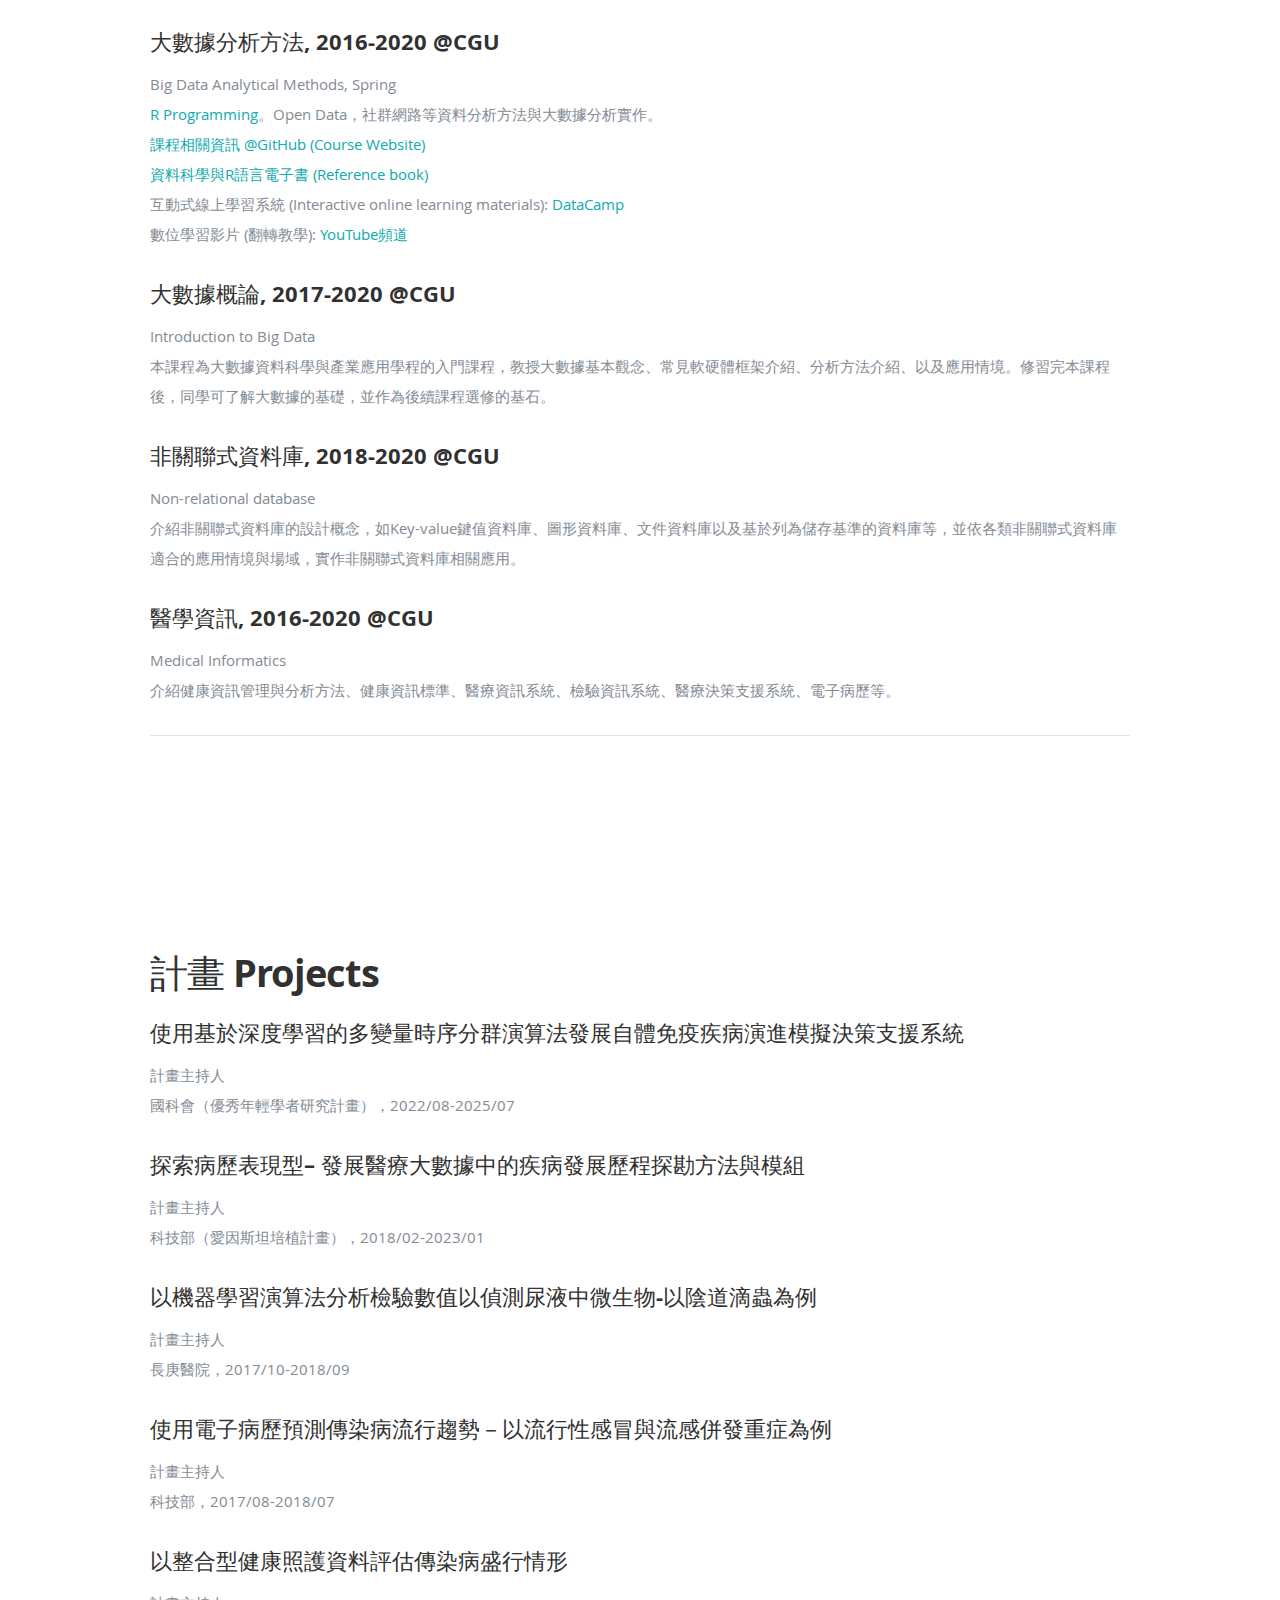
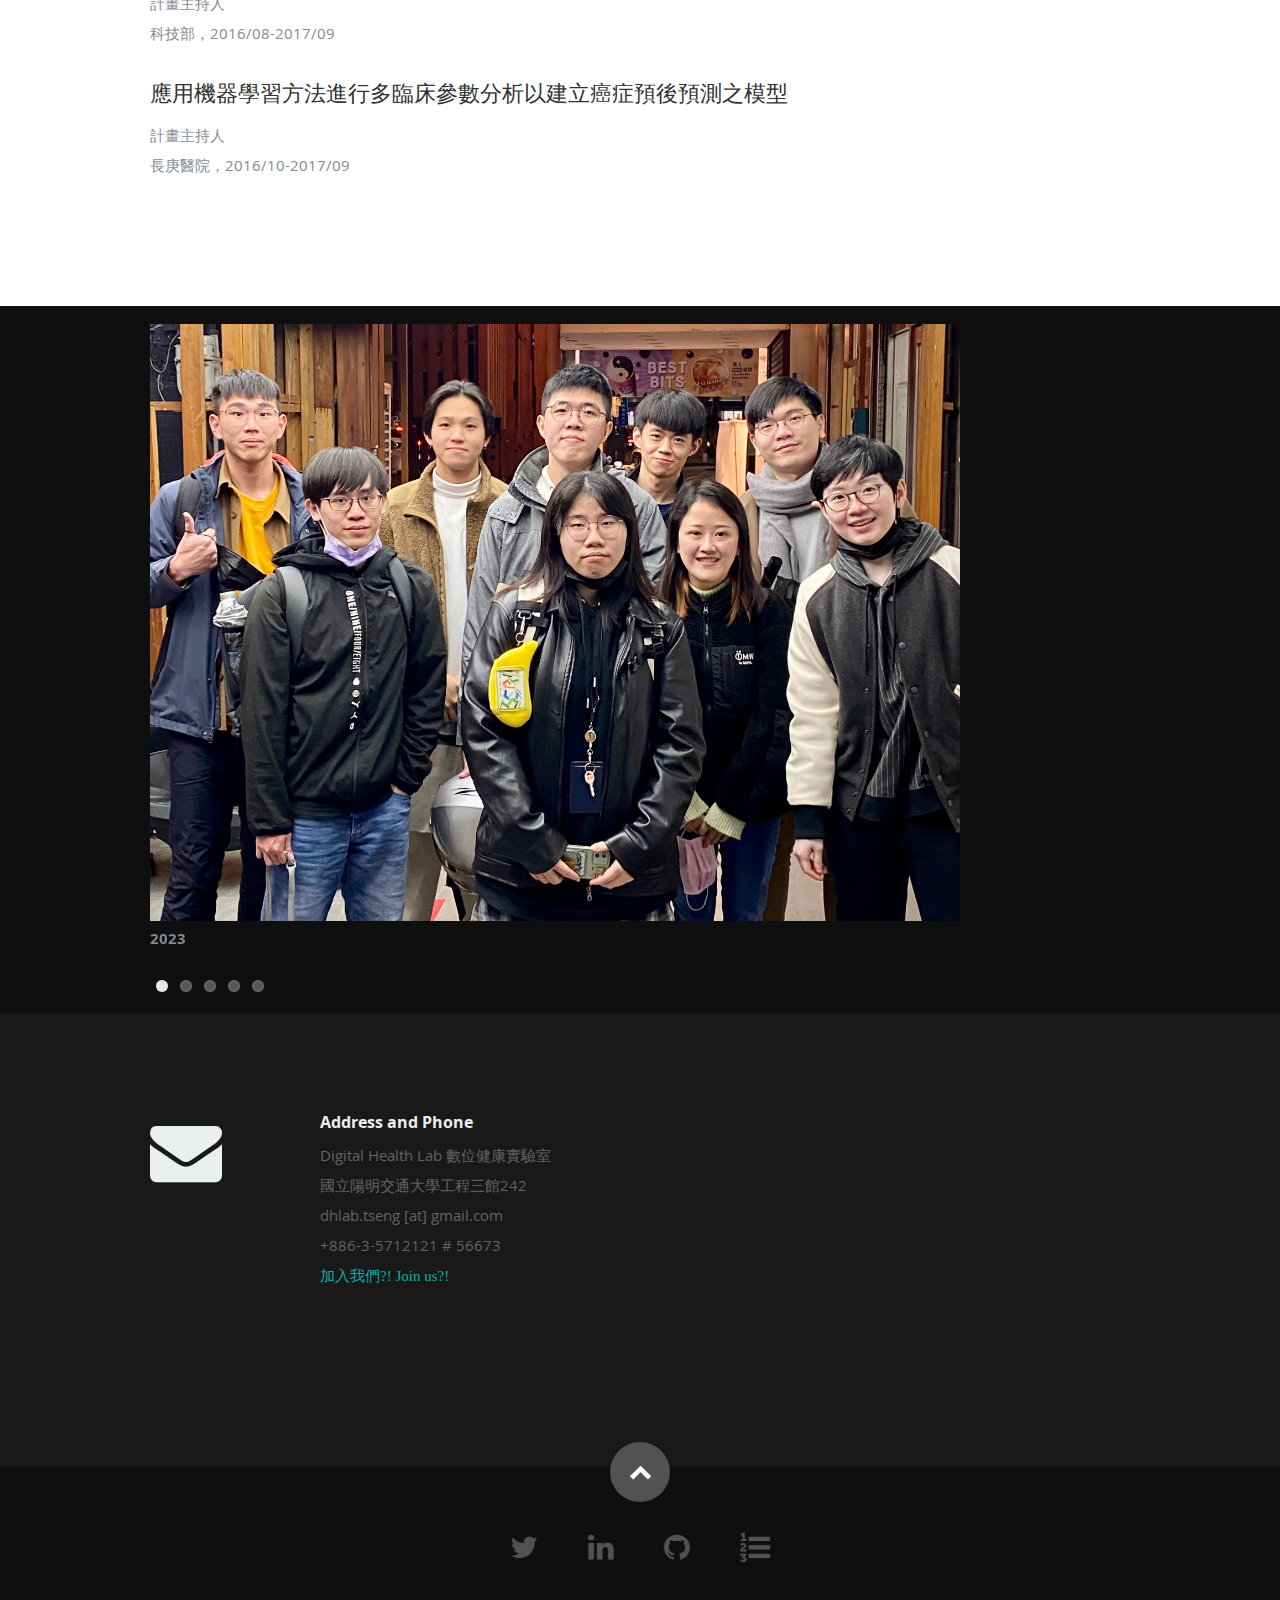
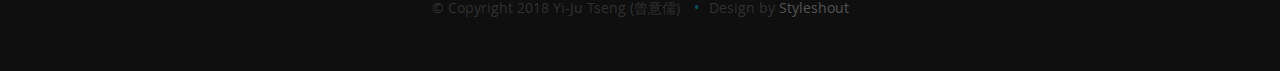
==== commit f7f7f202: "20230721" ====
--- a/index.html
+++ b/index.html
@@ -253,58 +253,61 @@
     <!-- Row End-->
     <div class="row add-bottom">
       <h2>Alumni</h2>
-      <div class="three columns add-bottom">
+      <div class="two columns add-bottom">
         <h2><span style="font-family:Microsoft JhengHei;">陳君儒</span></h2>
       </div>
-      <div class="three columns add-bottom">
+      <div class="two columns add-bottom">
         <h2><span style="font-family:Microsoft JhengHei;">胡茹芳</span></h2>
       </div>
-      <div class="three columns add-bottom">
+      <div class="two columns add-bottom">
+        <h2><span style="font-family:Microsoft JhengHei;">邱相茹</span></h2>
+      </div>
+      <div class="two columns add-bottom">
         <h2><span style="font-family:Microsoft JhengHei;">黃傳恩</span></h2>
       </div>
-      <div class="three columns add-bottom">
+      <div class="two columns add-bottom">
         <h2><span style="font-family:Microsoft JhengHei;">李昕庭</span></h2>
       </div>
-      <div class="three columns add-bottom">
+      <div class="two columns add-bottom">
         <h2><span style="font-family:Microsoft JhengHei;">施伃蓮</span>
           <a href="https://www.linkedin.com/in/yu-lien-shih-297756128/" target="_blank"><i class="fa fa-linkedin"></i></a>
         </h2>
         
       </div>
-      <div class="three columns add-bottom">
+      <div class="two columns add-bottom">
         <h2><span style="font-family:Microsoft JhengHei;">邱業詠</span></h2>
       </div>
-      <div class="three columns add-bottom">
+      <div class="two columns add-bottom">
         <h2><span style="font-family:Microsoft JhengHei;">簡邵如</span></h2>
       </div>
-      <div class="three columns add-bottom">
+      <div class="two columns add-bottom">
         <h2><span style="font-family:Microsoft JhengHei;">王薏安</span></h2>
       </div>
-      <div class="three columns add-bottom">
+      <div class="two columns add-bottom">
         <h2><span style="font-family:Microsoft JhengHei;">王奕晟</span></h2>
       </div>
-      <div class="three columns add-bottom">
+      <div class="two columns add-bottom">
         <h2><span style="font-family:Microsoft JhengHei;">陳思穎</span></h2>
       </div>
-      <div class="three columns add-bottom">
+      <div class="two columns add-bottom">
         <h2><span style="font-family:Microsoft JhengHei;">石家安</span></h2>
       </div>
-      <div class="three columns add-bottom">
+      <div class="two columns add-bottom">
         <h2><span style="font-family:Microsoft JhengHei;">謝昀蓉</span></h2>
       </div>
-      <div class="three columns add-bottom">
+      <div class="two columns add-bottom">
         <h2><span style="font-family:Microsoft JhengHei;">蔡昌赫</span></h2>
       </div>
-      <div class="three columns add-bottom">
+      <div class="two columns add-bottom">
         <h2><span style="font-family:Microsoft JhengHei;">江承佑</span></h2>
       </div>
-      <div class="three columns add-bottom">
+      <div class="two columns add-bottom">
         <h2><span style="font-family:Microsoft JhengHei;">劉峻豪</span></h2>
       </div>
-      <div class="three columns add-bottom">
+      <div class="two columns add-bottom">
         <h2><span style="font-family:Microsoft JhengHei;">洪睿甫</span></h2>
       </div>
-      <div class="three columns add-bottom">
+      <div class="two columns add-bottom">
         <h2><span style="font-family:Microsoft JhengHei;">郭哲銘</span></h2>
       </div>
       <hr />
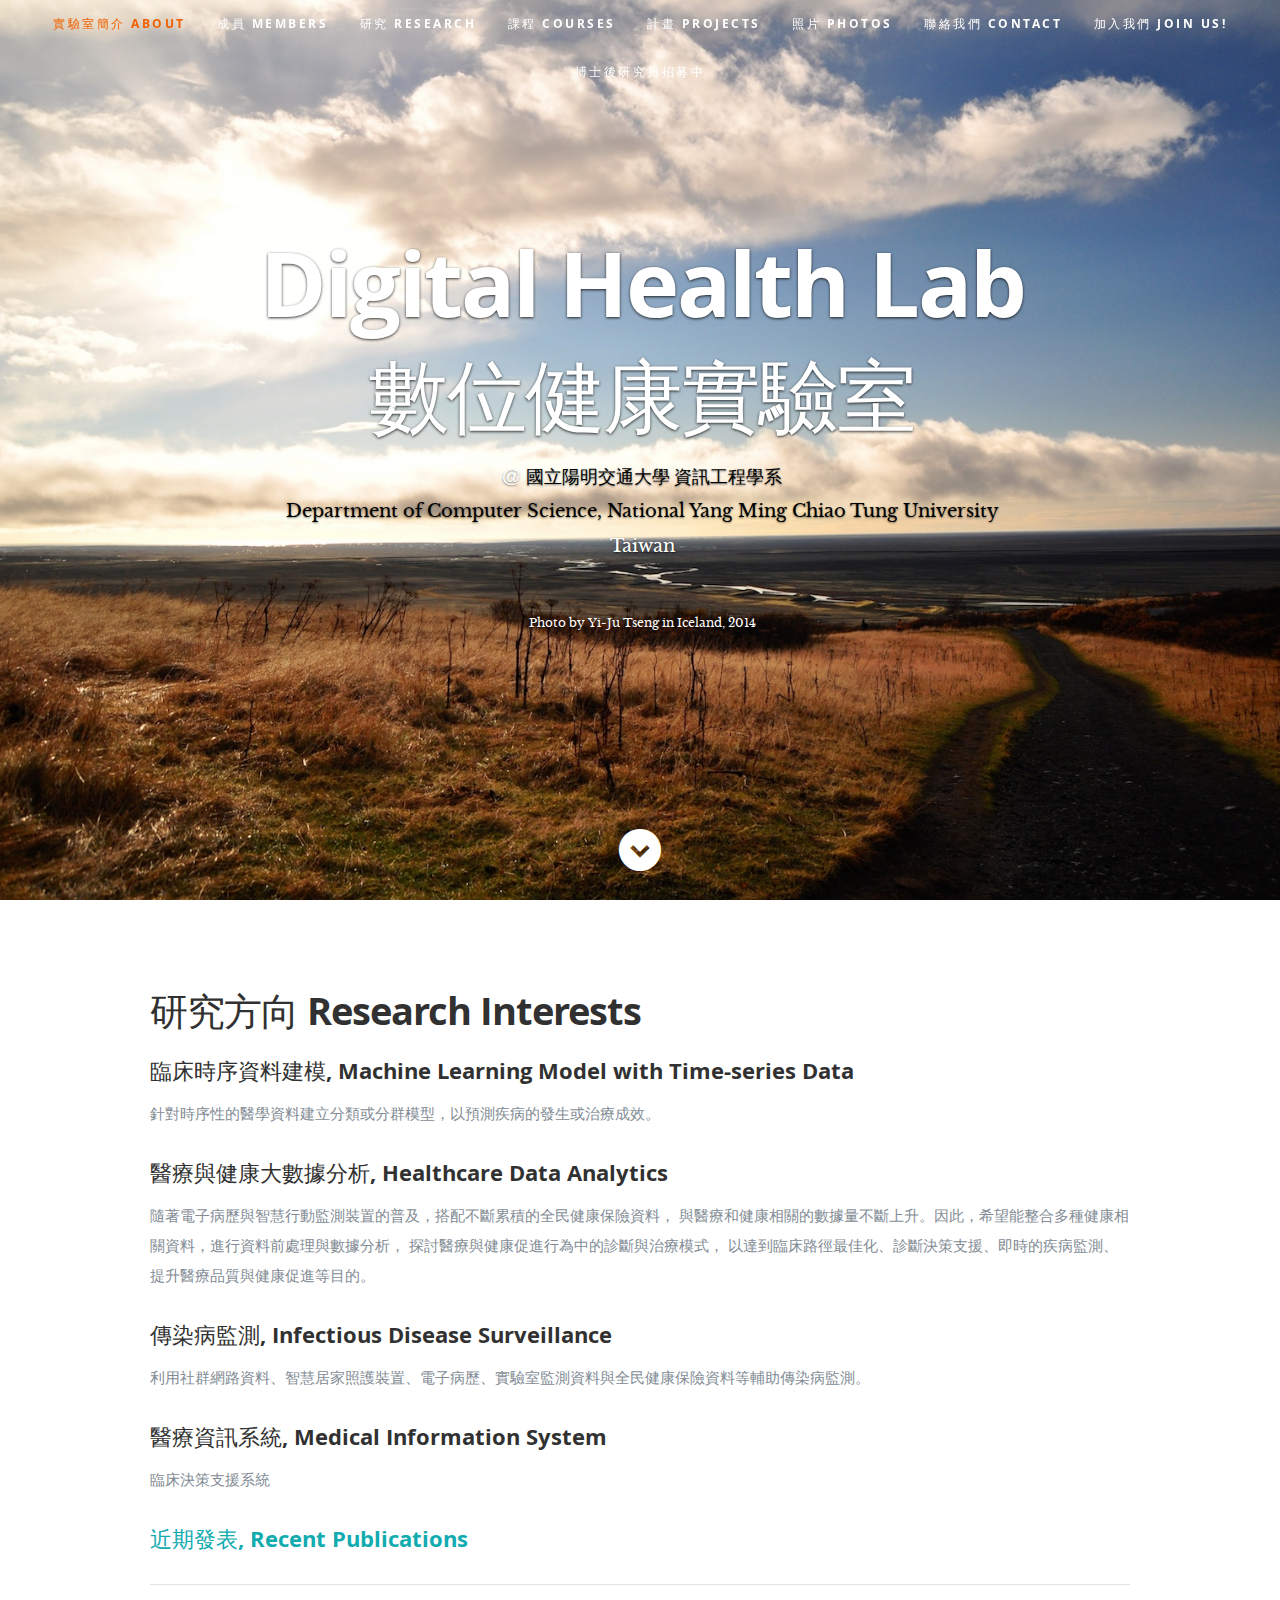
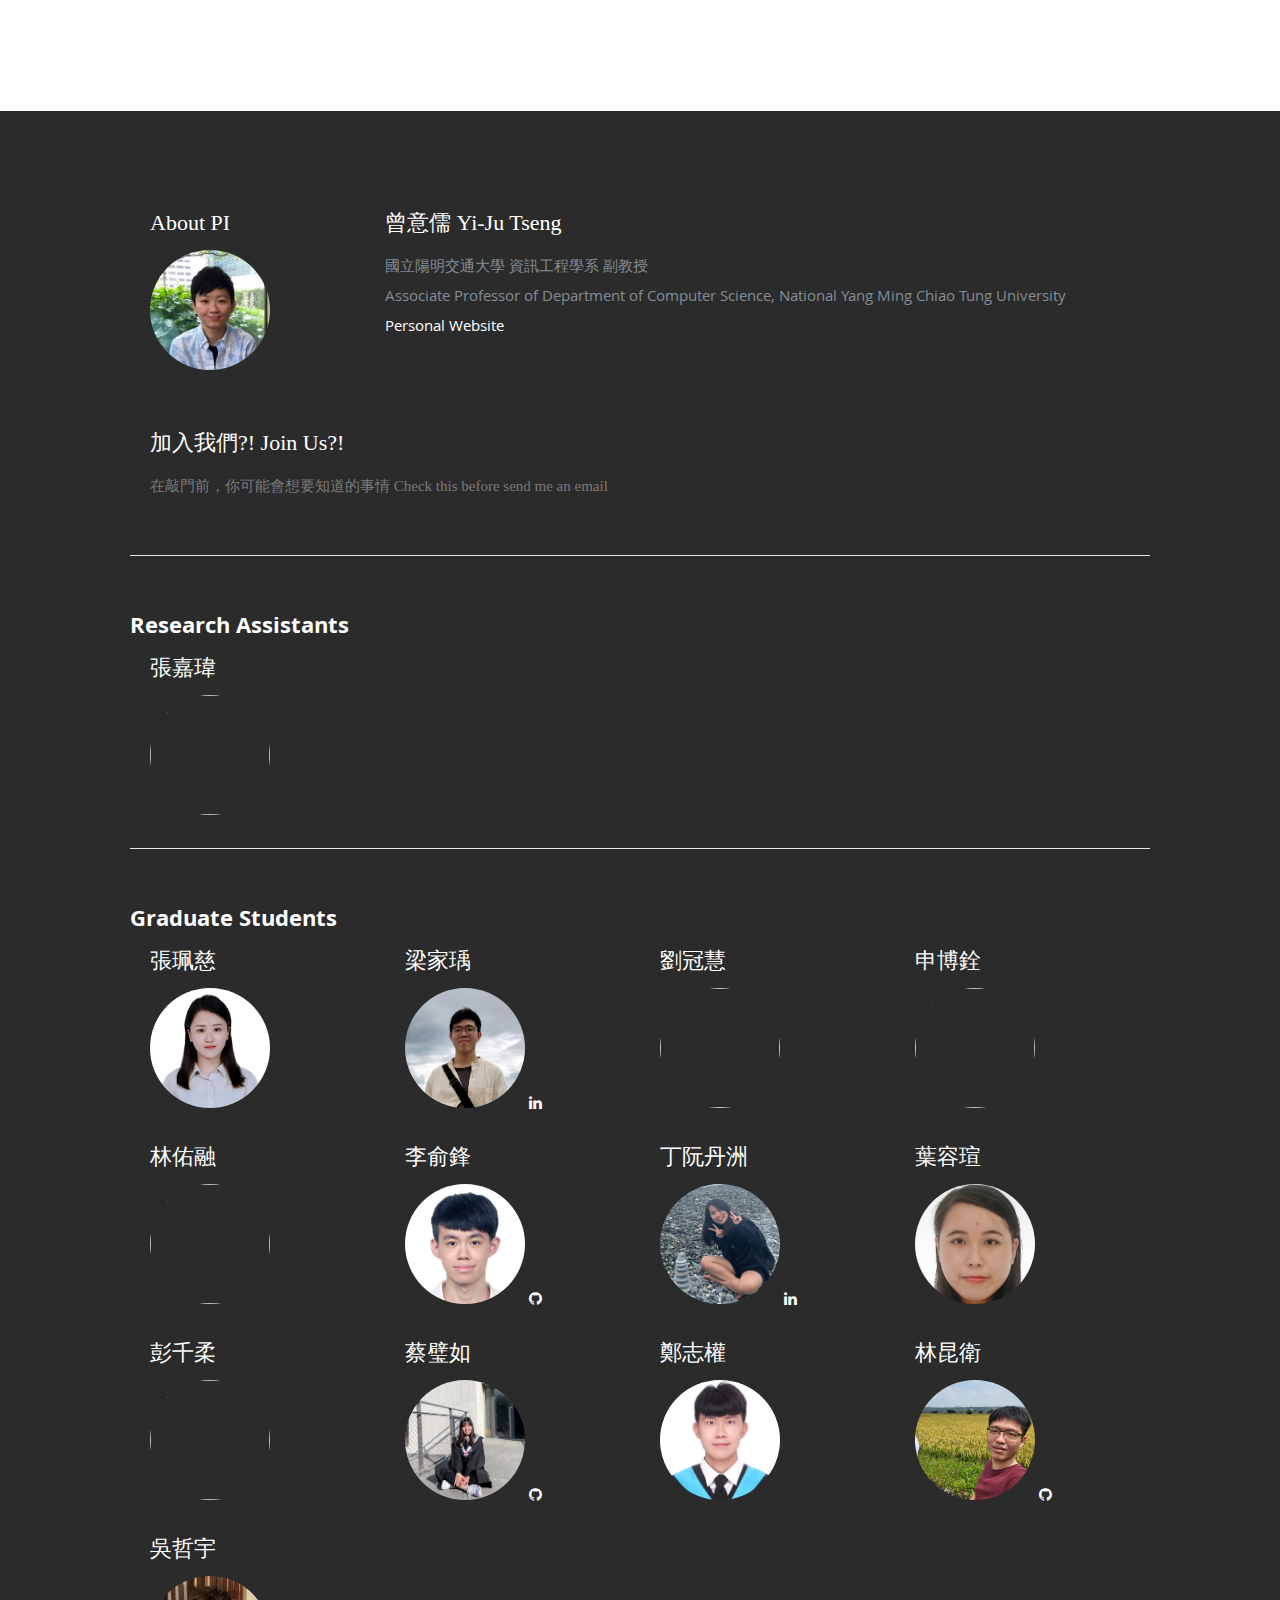
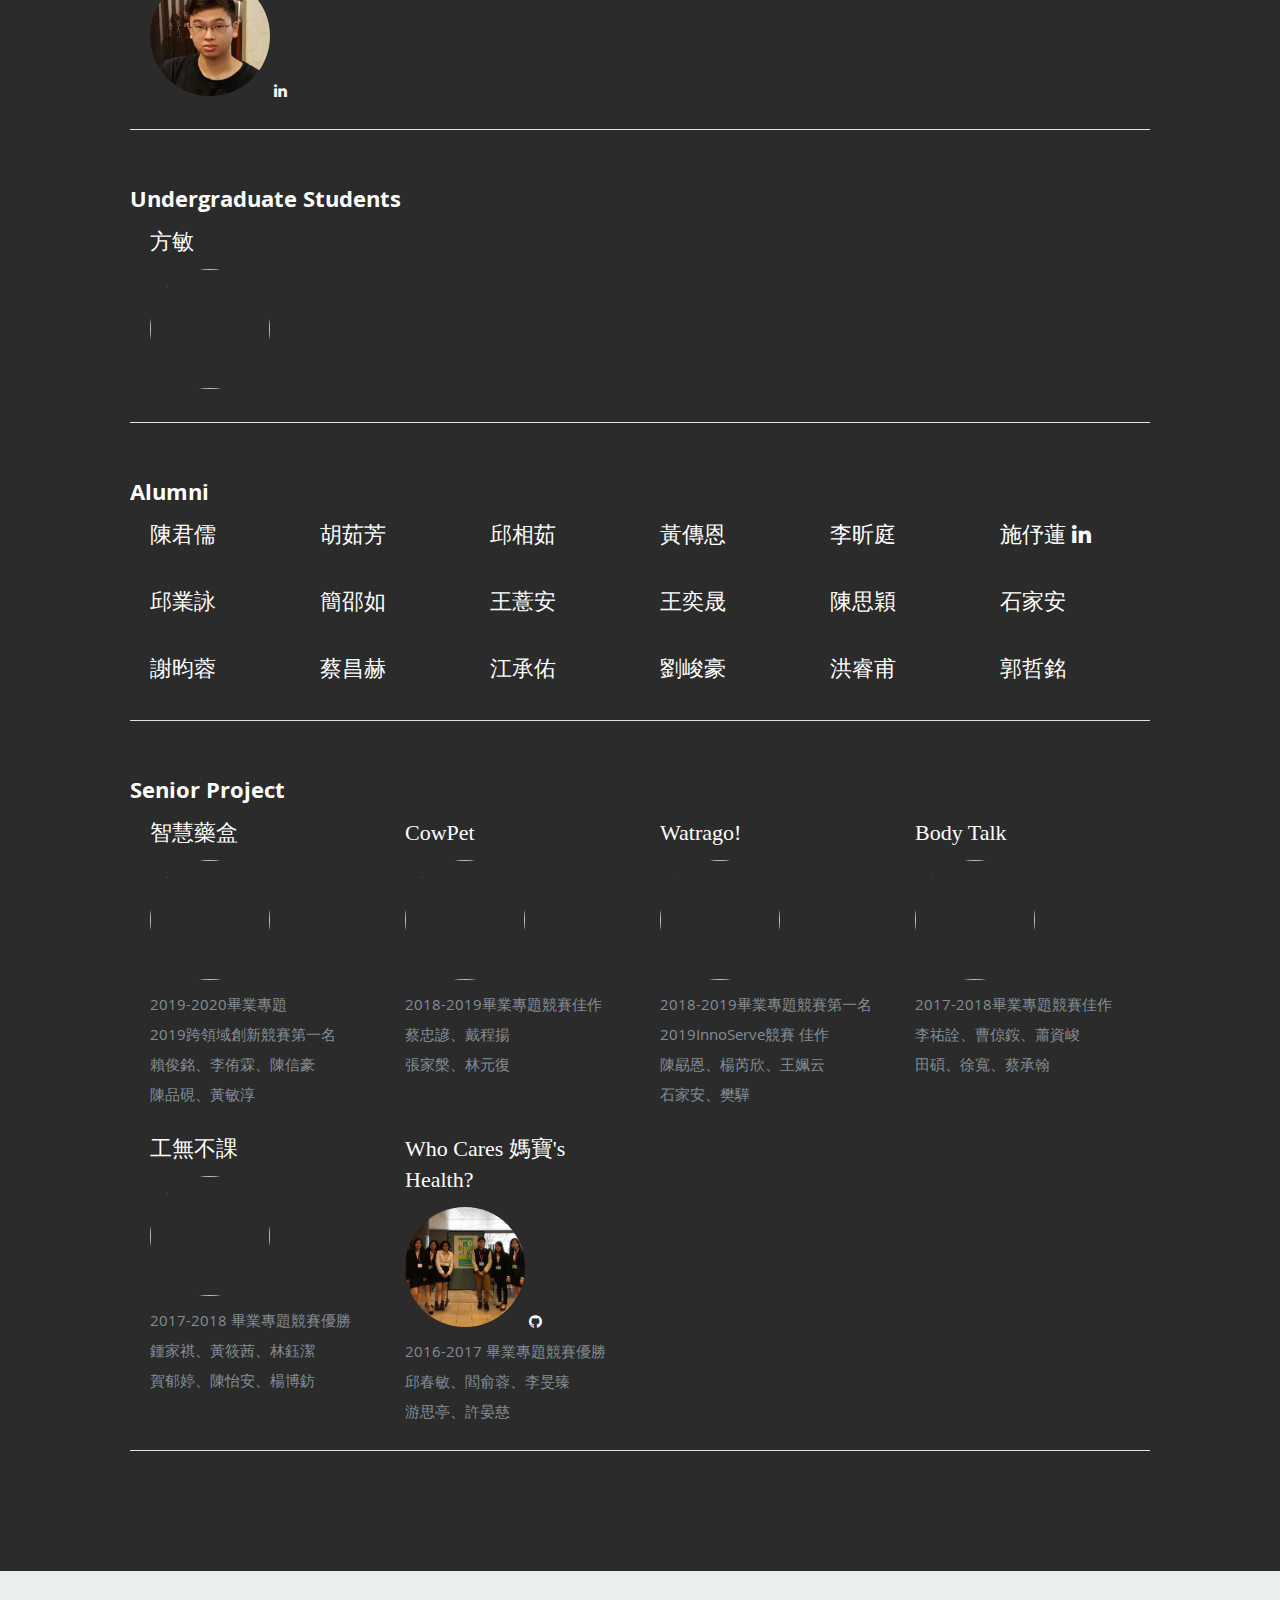
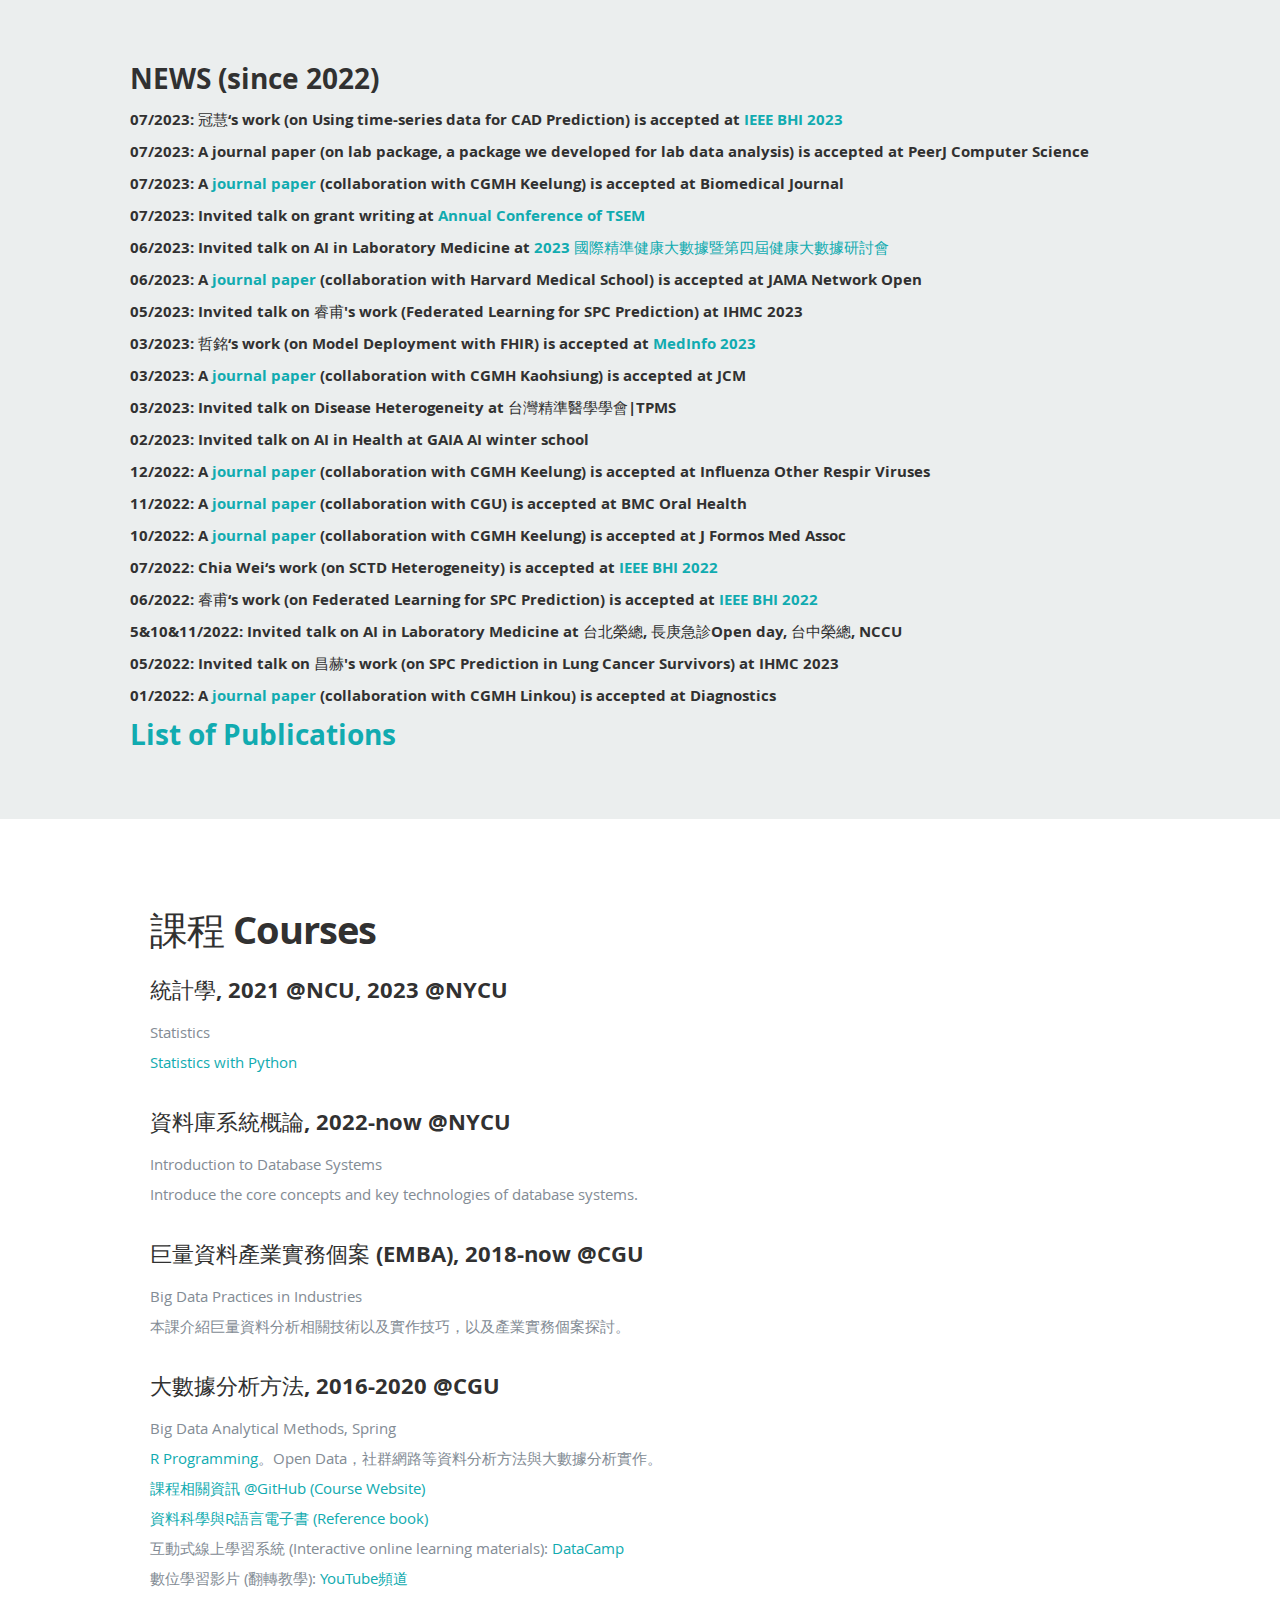
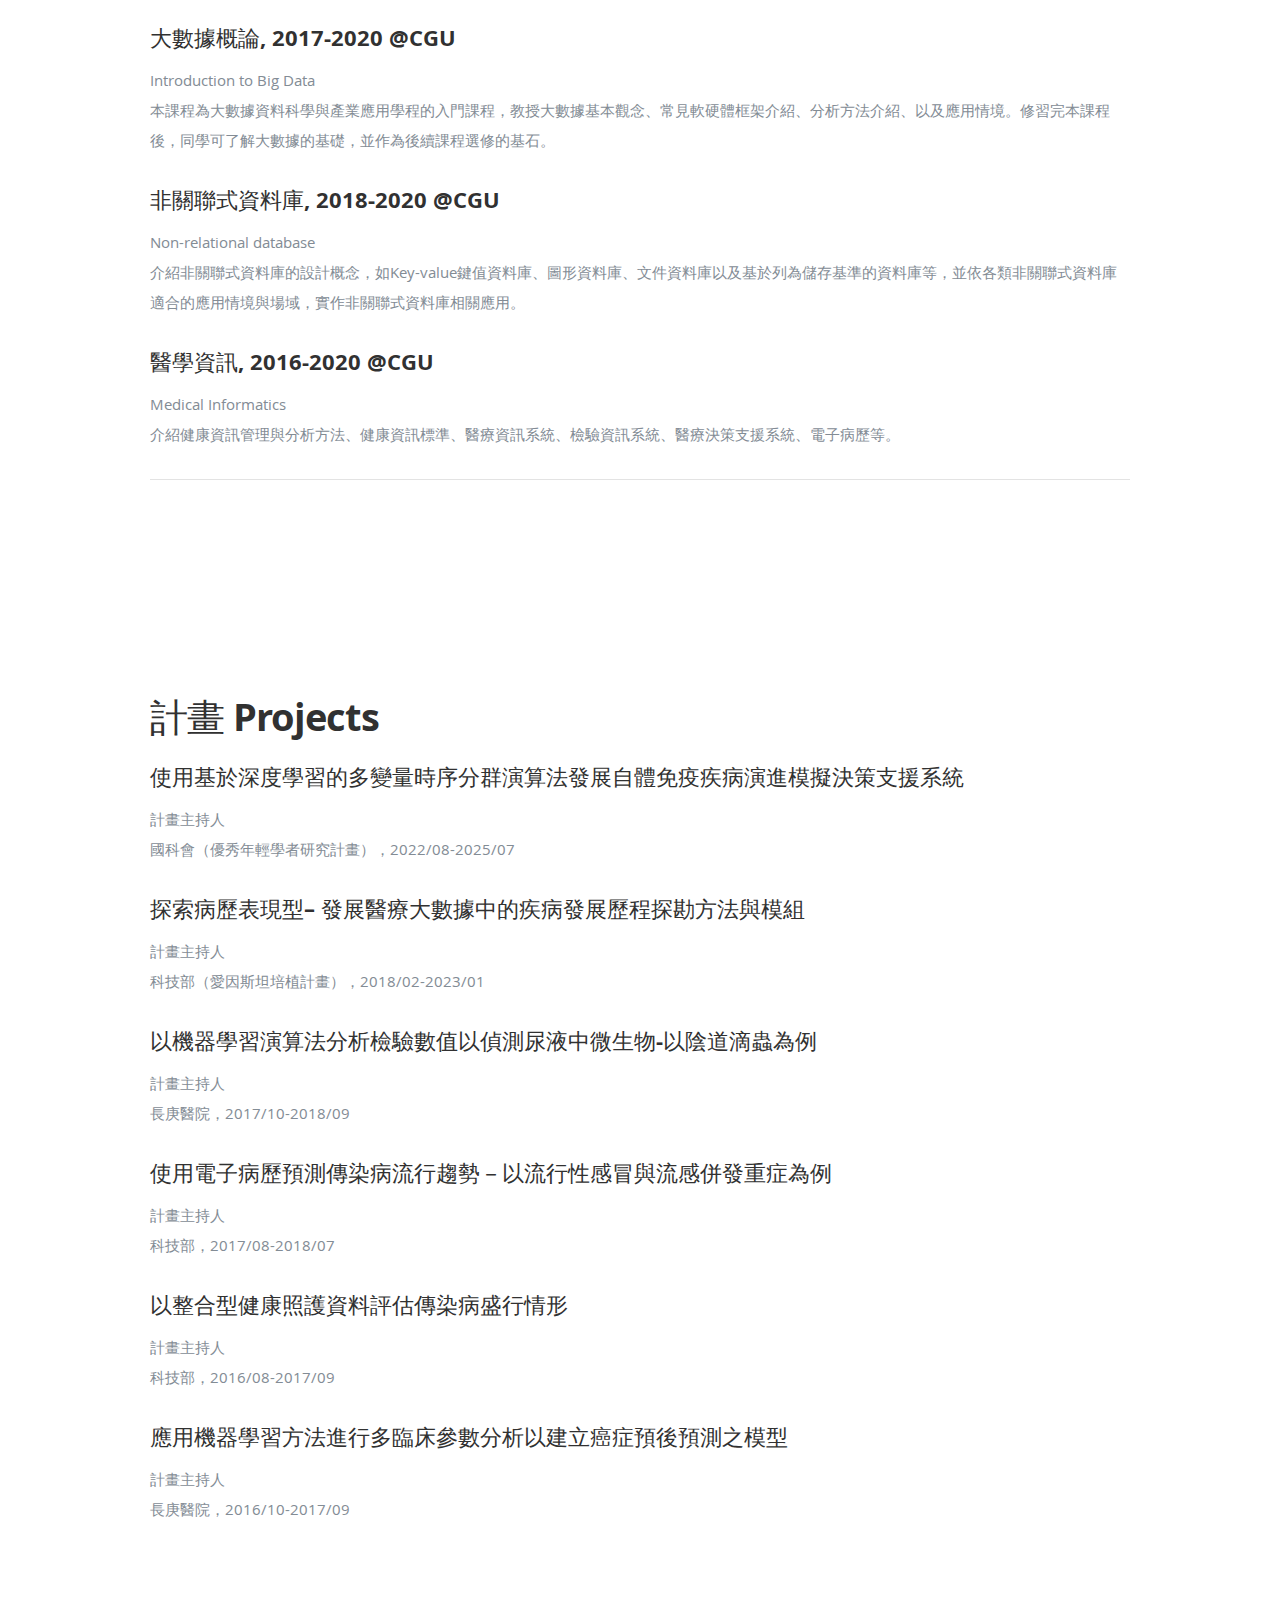
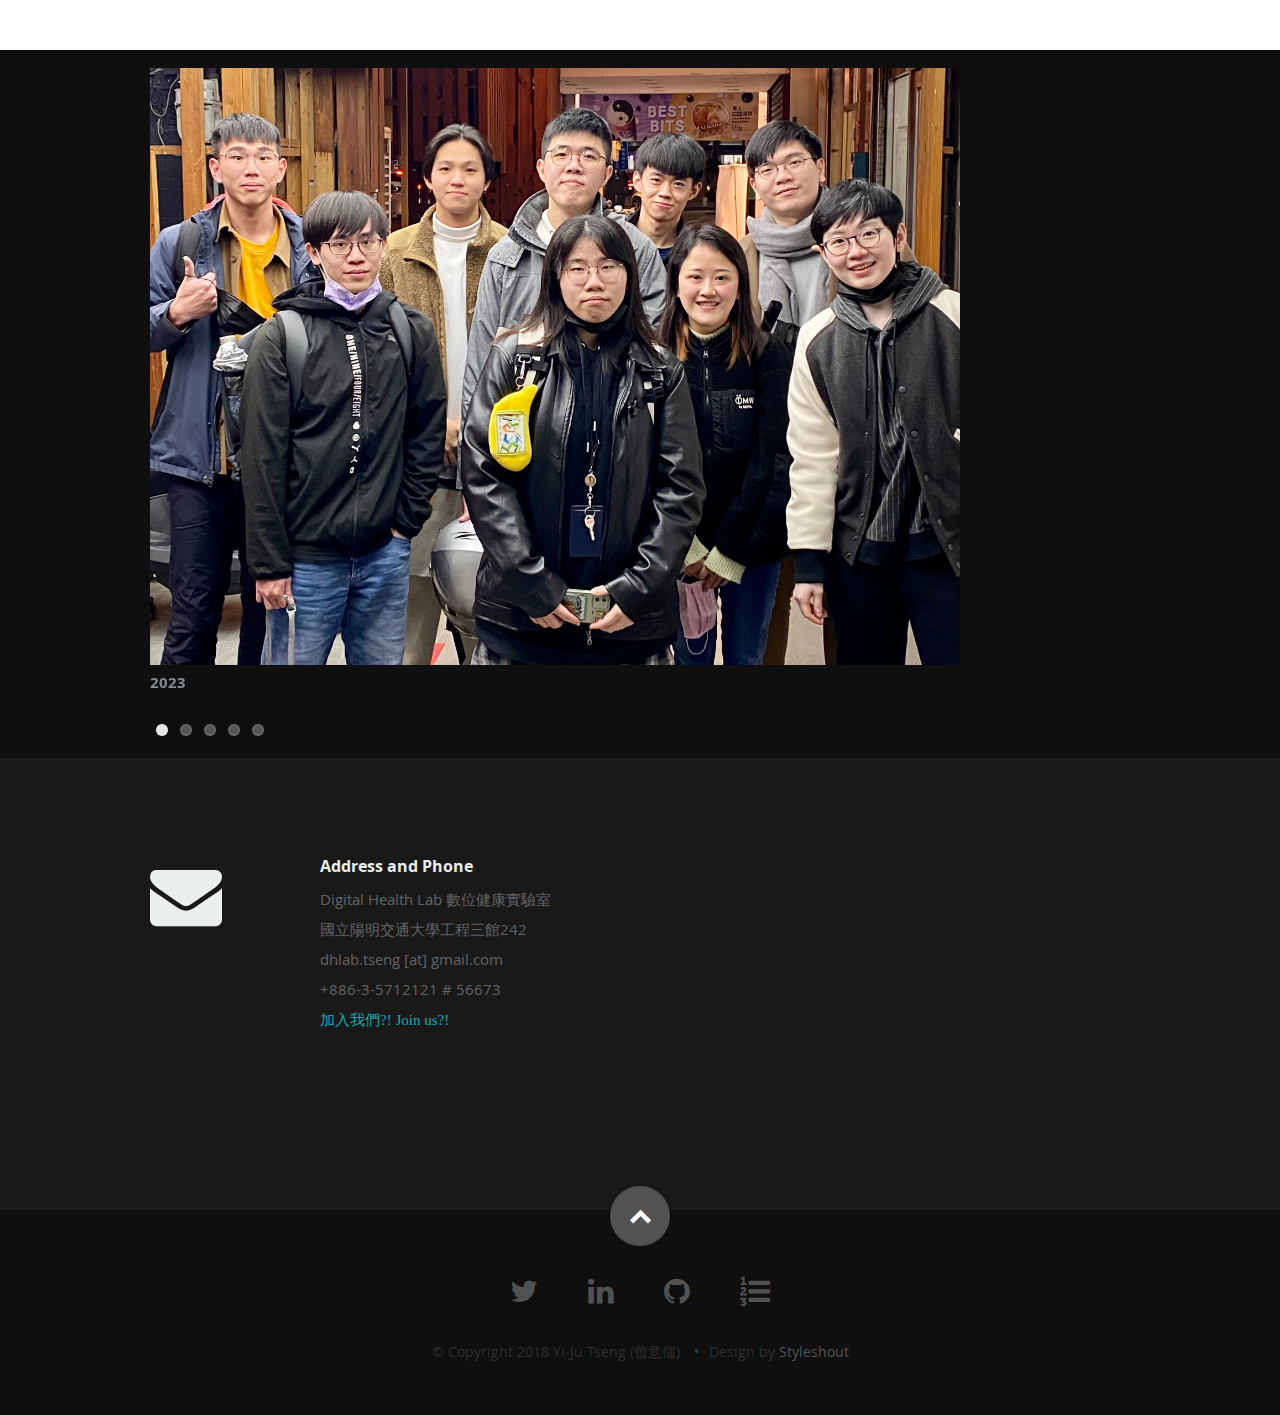
==== commit 151f9fda: "Update index.html" ====
--- a/index.html
+++ b/index.html
@@ -322,12 +322,14 @@
         <br />2019-2020畢業專題
         <br />2019跨領域創新競賽第一名
         <br />賴俊銘、李侑霖、陳信豪<br />陳品硯、黃敏淳
+        <br />
       </div>
       <div class="three columns add-bottom">
         <h2><span style="font-family:Microsoft JhengHei;">CowPet</span></h2>
         <img class="profile-pic" src="images/cowpet.jpg" alt="" />
         <br />2018-2019畢業專題競賽佳作
         <br />蔡忠諺、戴程揚<br />張家槃、林元復
+        <br />
       </div>
       <div class="three columns add-bottom">
         <h2><span style="font-family:Microsoft JhengHei;">Watrago!</span></h2>
@@ -336,11 +338,12 @@
         <br />2019InnoServe競賽 佳作
         <br />陳勗恩、楊芮欣、王姵云<br />石家安、樊驊
       </div>
+      
       <div class="three columns add-bottom">
         <h2><span style="font-family:Microsoft JhengHei;">Body Talk</span></h2>
         <img class="profile-pic" src="images/BodyTalk.jpg" alt="" />
         <br />2017-2018畢業專題競賽佳作
-        <br />李祐詮、曹倞銨、蕭資峻<br />田碩、徐寬、蔡承翰
+        <br />李祐詮、曹倞銨、蕭資峻<br />田碩、徐寬、蔡承翰<br /><br />
       </div>
       <div class="three columns add-bottom">
         <h2><span style="font-family:Microsoft JhengHei;">工無不課</span></h2>
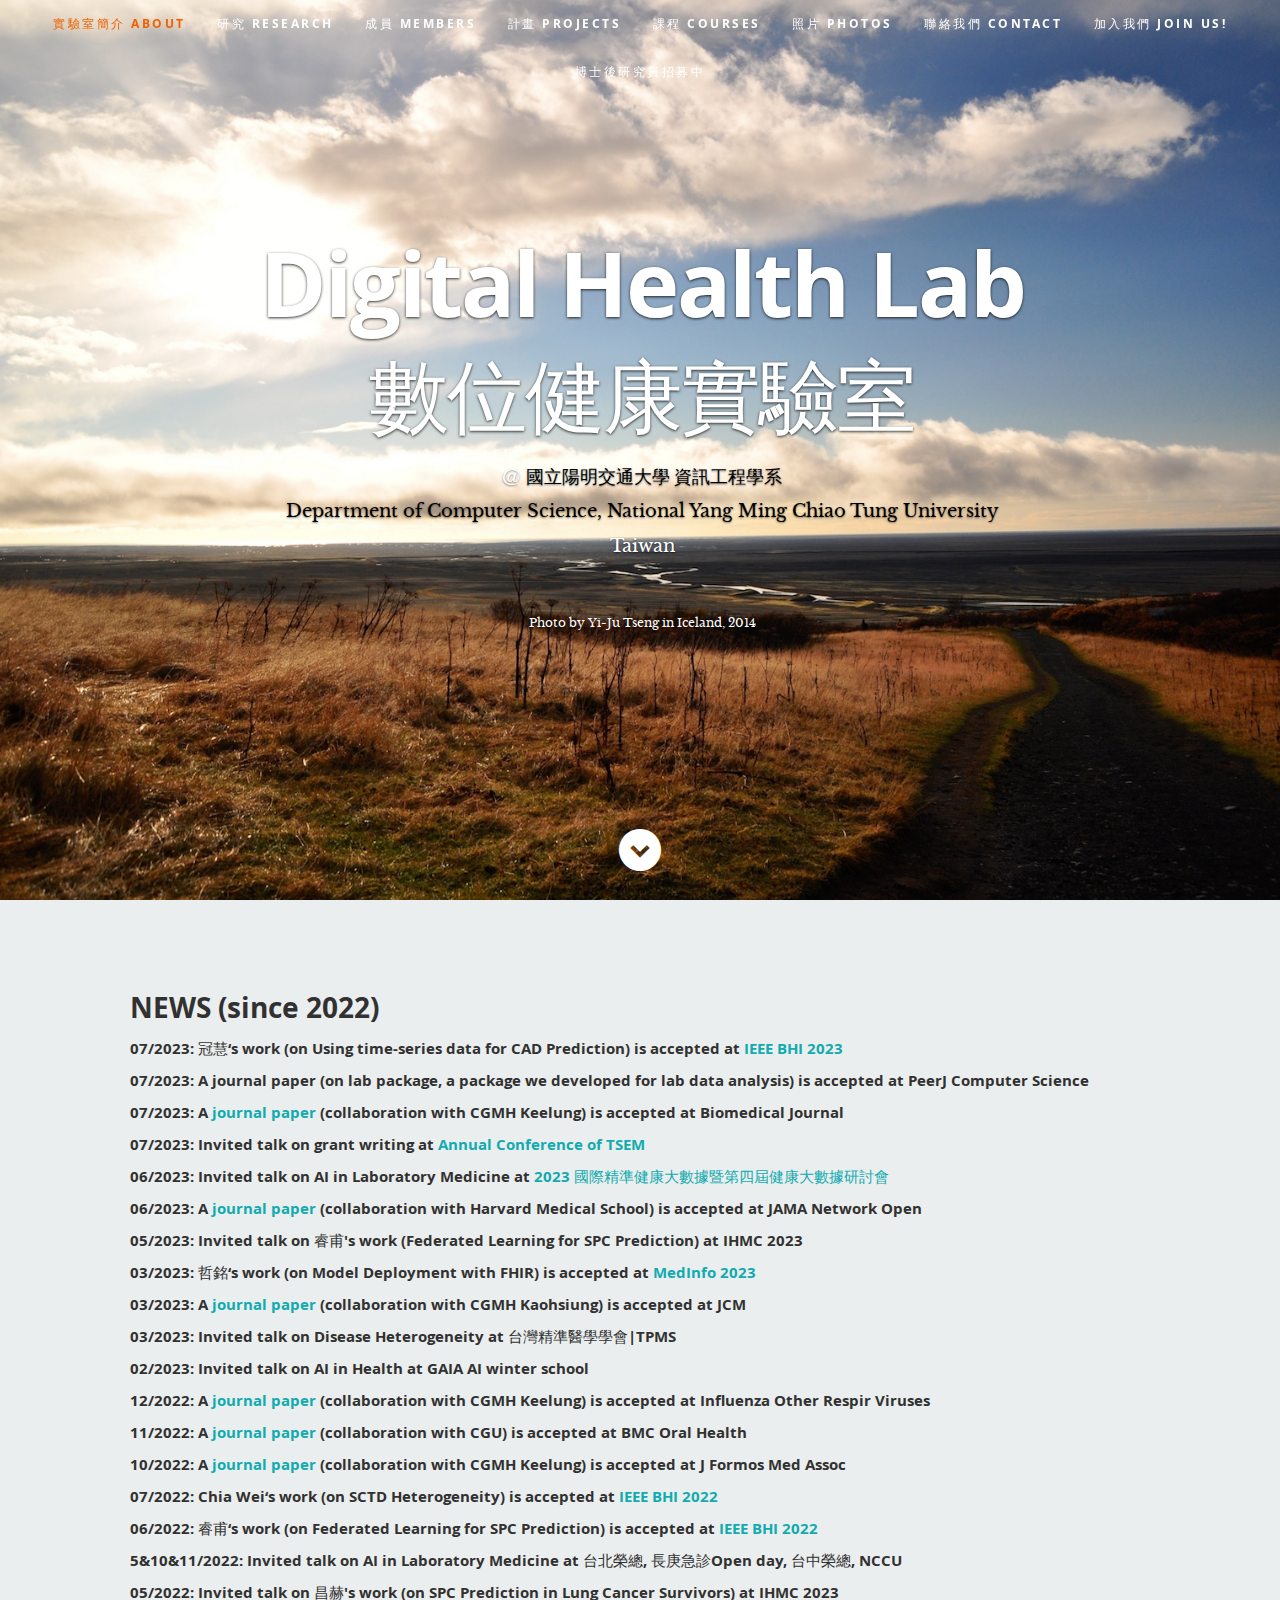
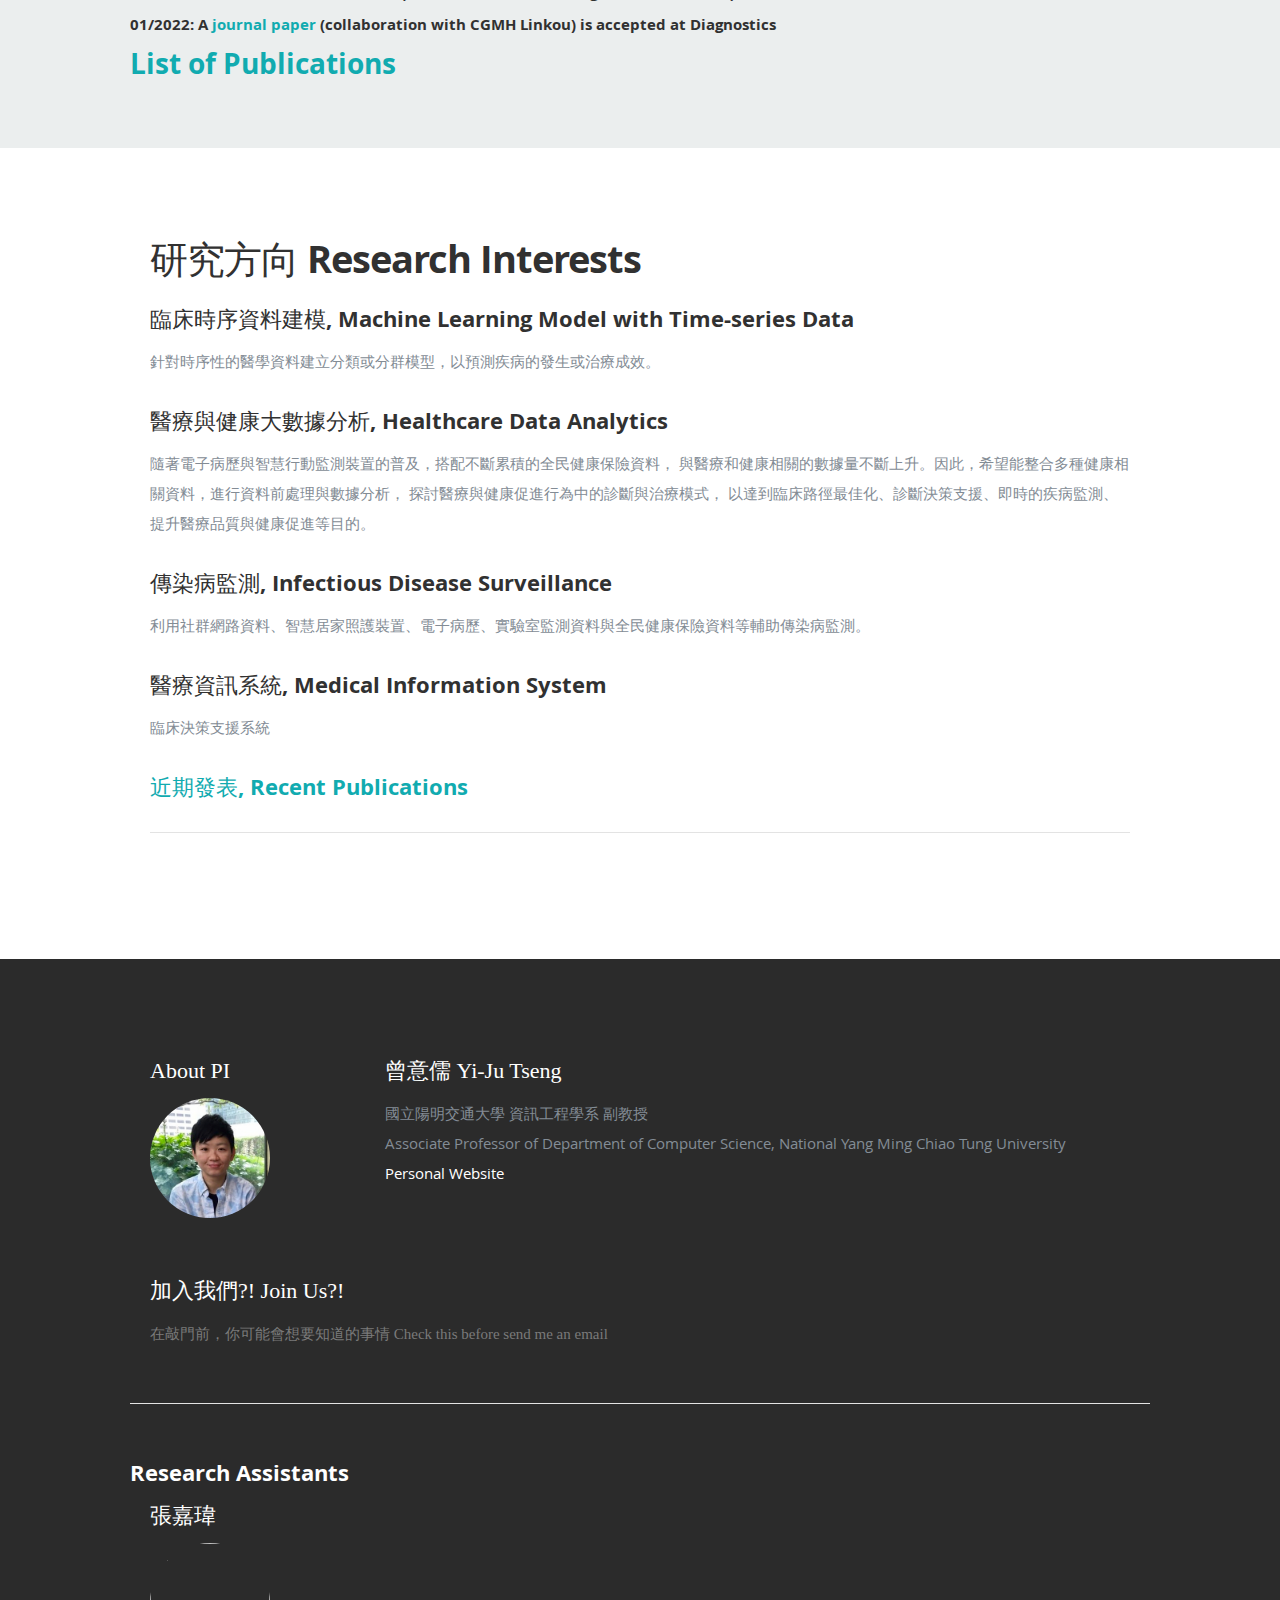
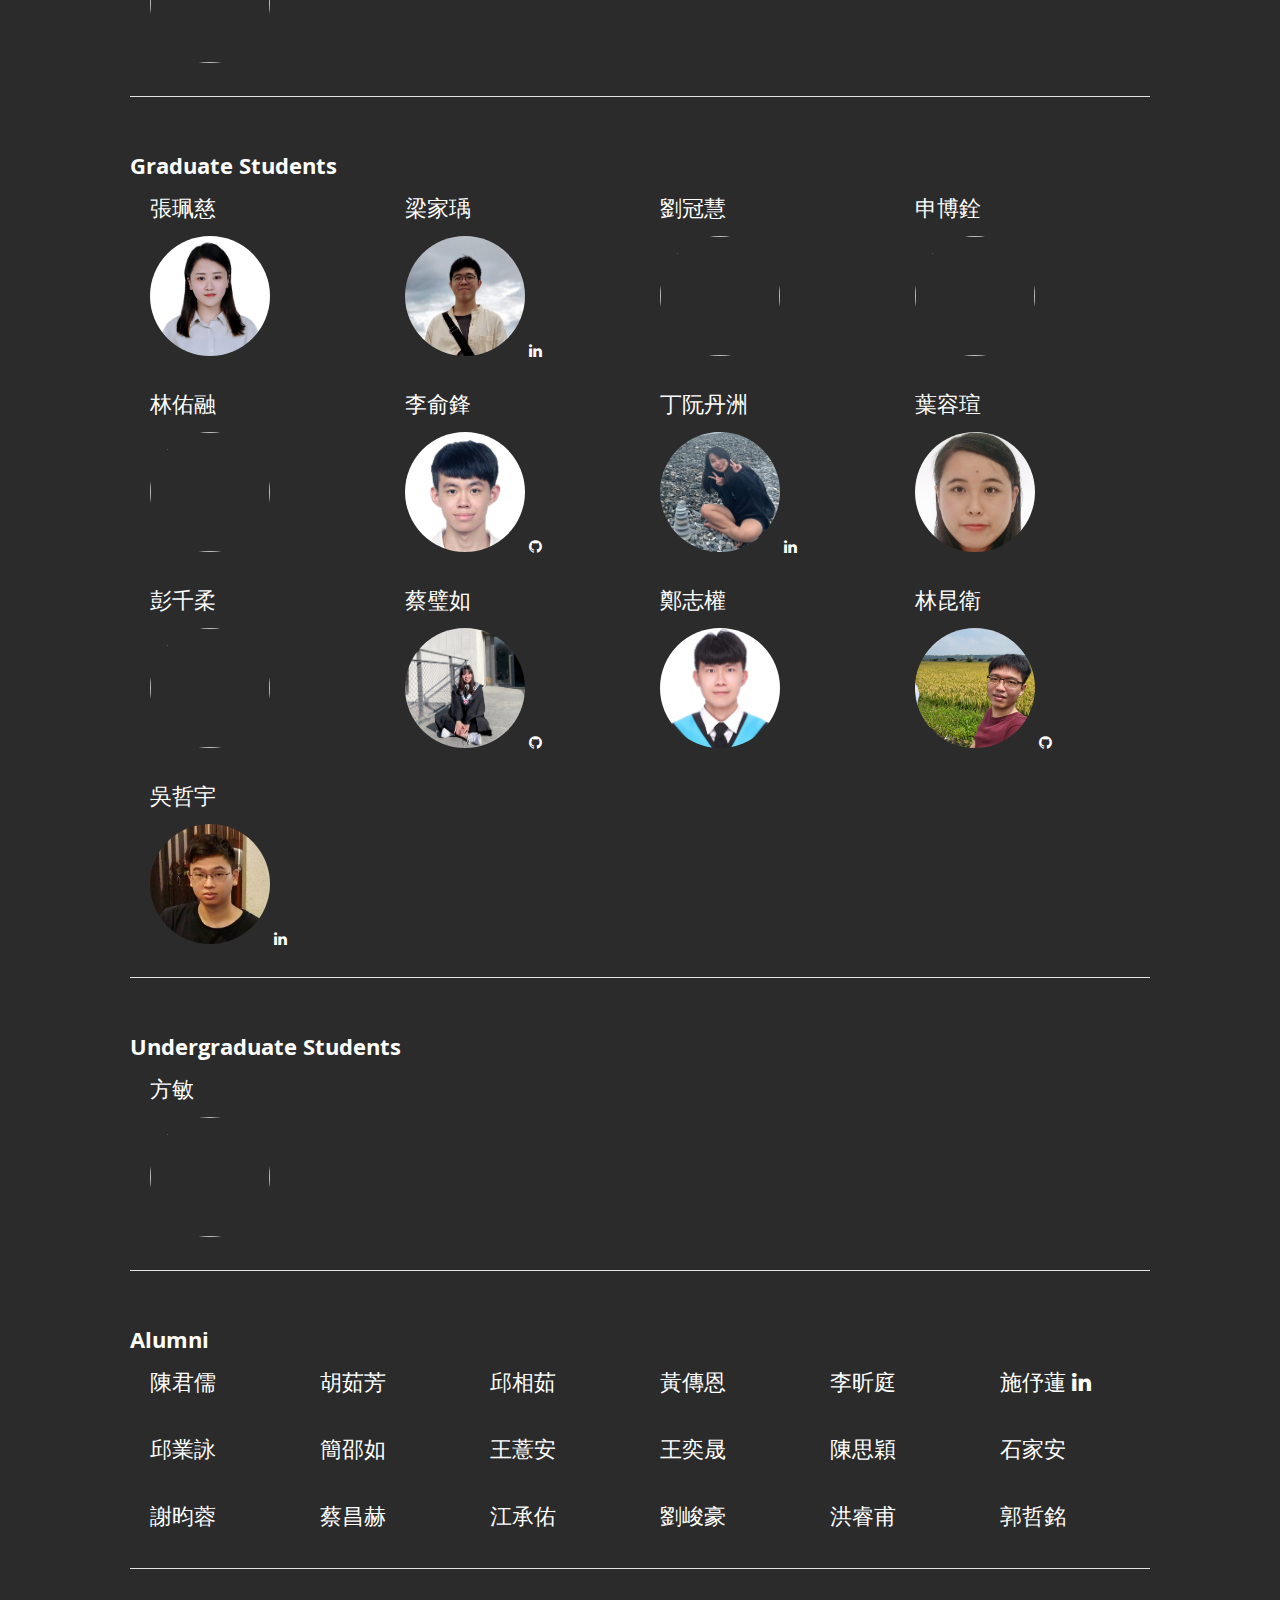
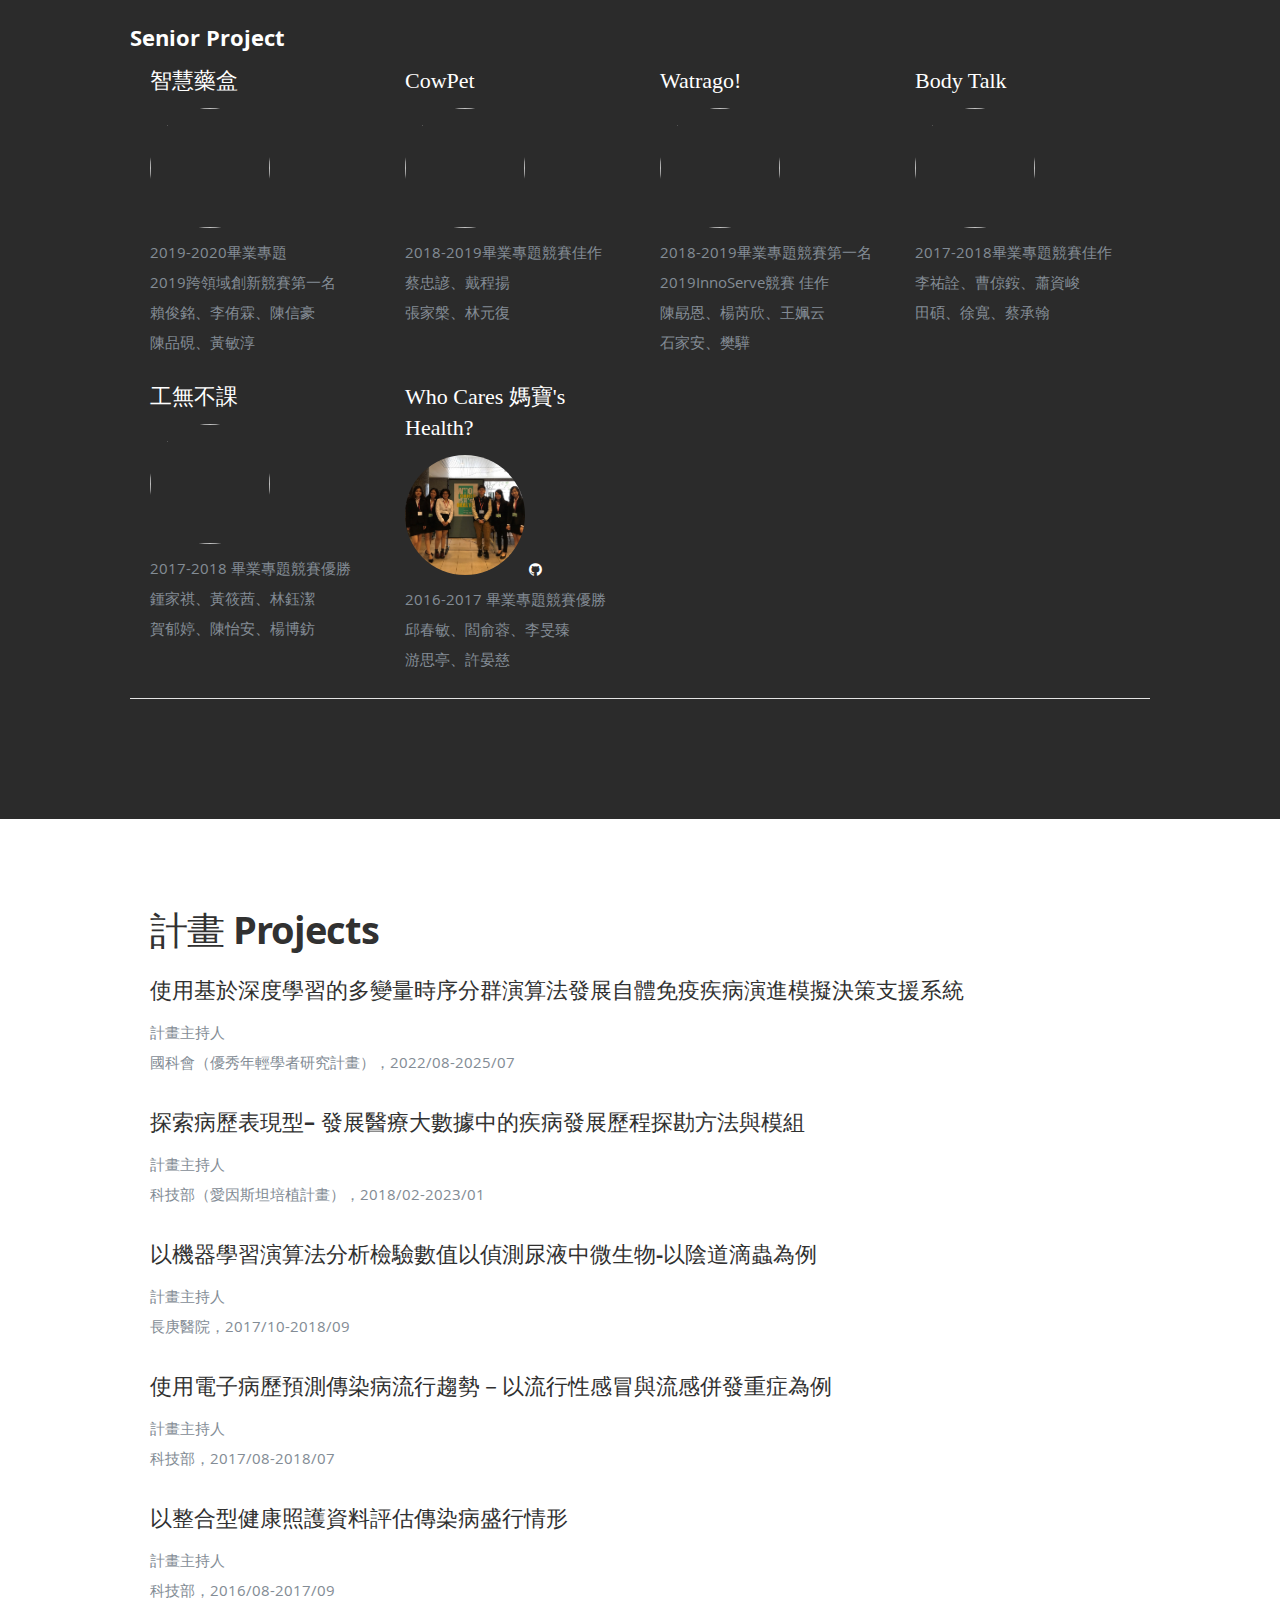
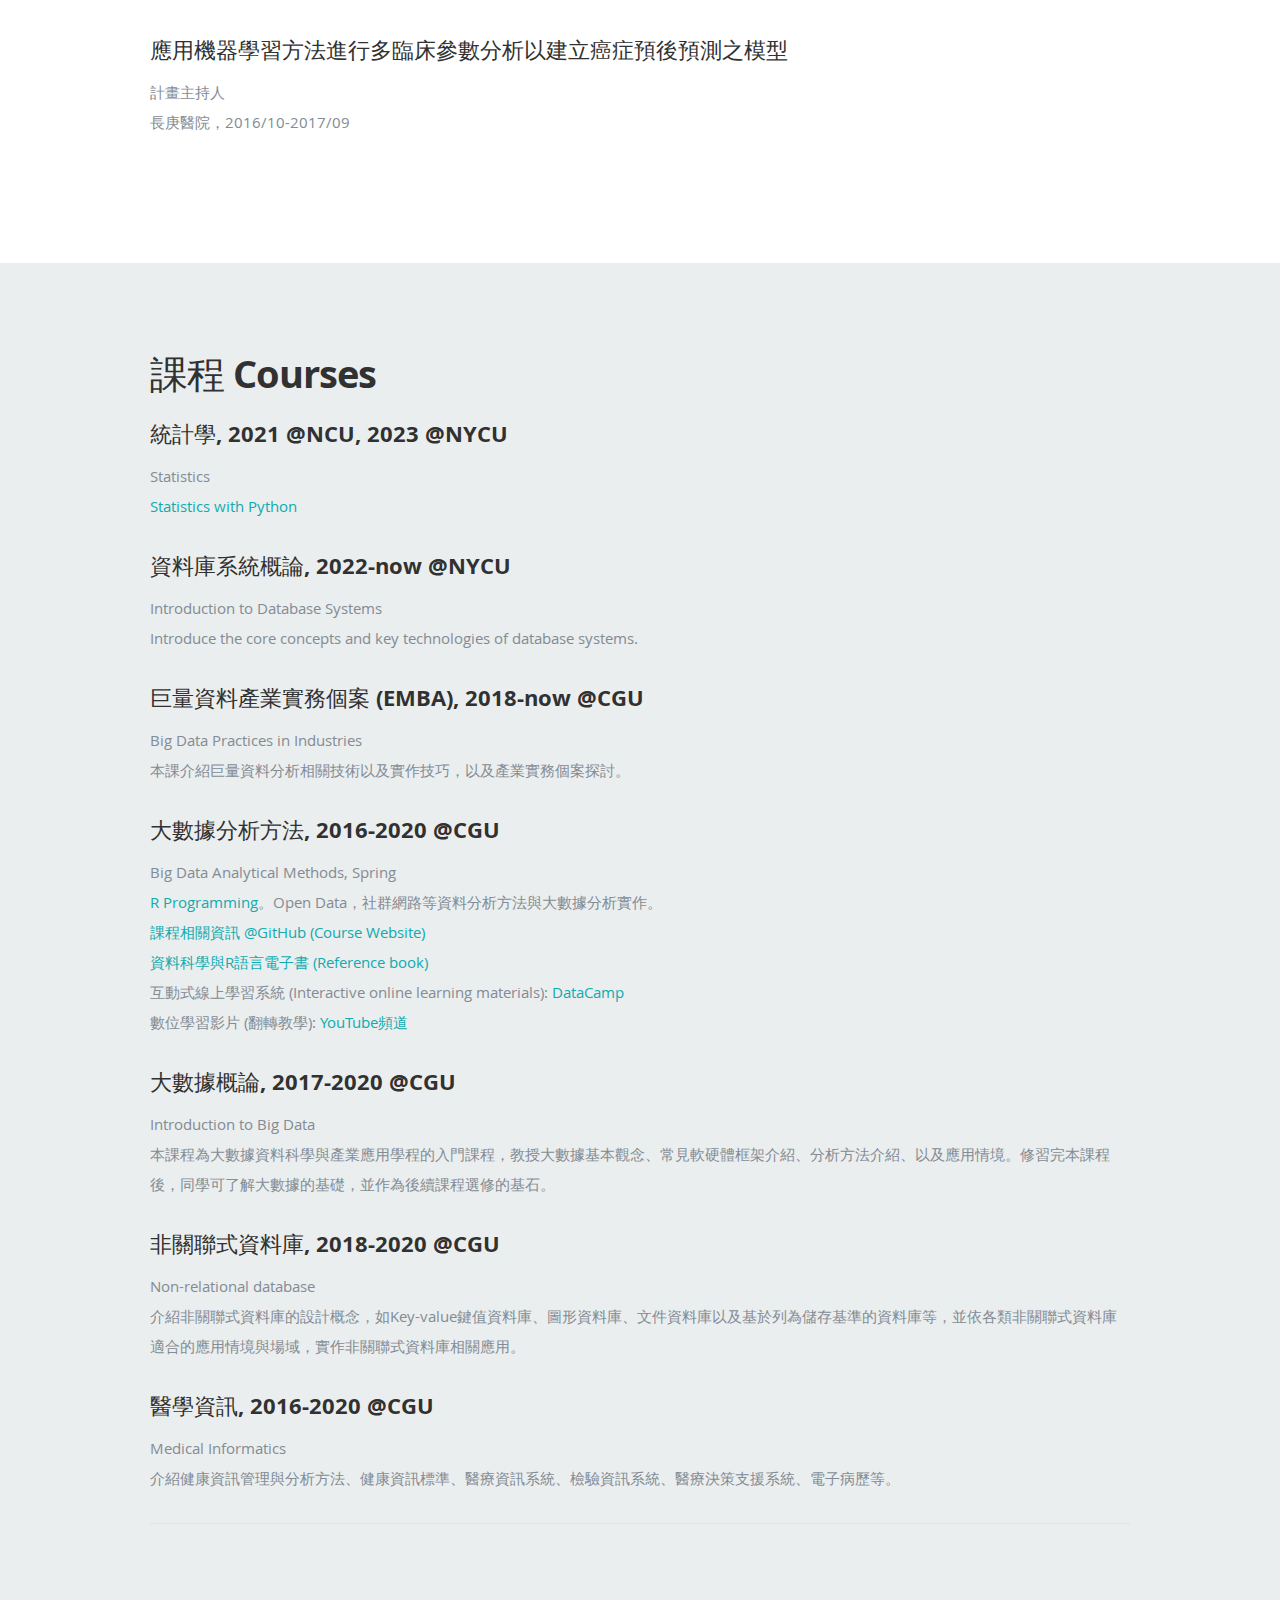
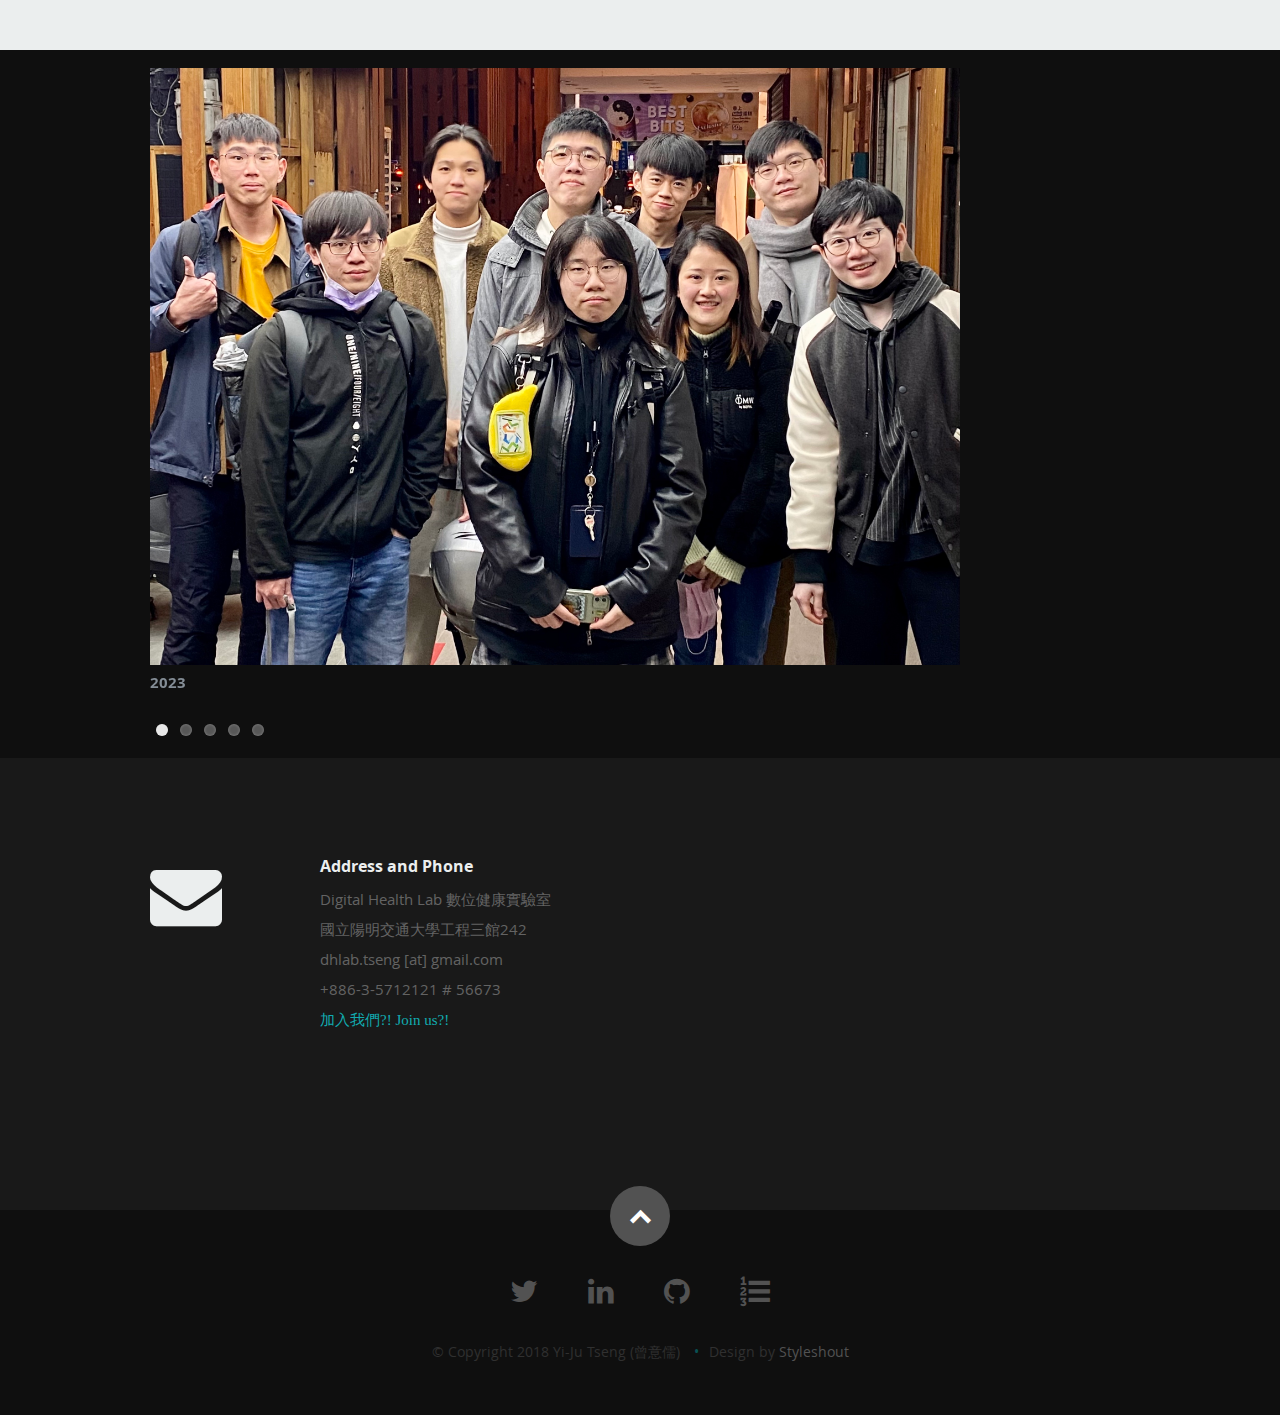
==== commit a22d058f: "Update index.html" ====
--- a/index.html
+++ b/index.html
@@ -24,6 +24,7 @@
   <link rel="stylesheet" href="css/layout.css">
   <link rel="stylesheet" href="css/media-queries.css">
   <link rel="stylesheet" href="css/magnific-popup.css">
+
 
   <!-- Script
   ================================================== -->
@@ -57,11 +58,11 @@
       <a class="mobile-btn" href="#" title="Hide navigation">Hide navigation</a>
 
       <ul id="nav" class="nav">
-        <li class="current"><a class="smoothscroll" href="#styles">實驗室簡介 About</a></li>
+        <li class="current"><a class="smoothscroll" href="#portfolio">實驗室簡介 About</a></li>
+        <li><a class="smoothscroll" href="#styles">研究 Research</a></li>
         <li><a class="smoothscroll" href="#about">成員 Members</a></li>
-        <li><a class="smoothscroll" href="#portfolio">研究 Research</a></li>
+        <li><a class="smoothscroll" href="#project">計畫 Projects</a></li>
         <li><a class="smoothscroll" href="#course">課程 Courses</a></li>
-        <li><a class="smoothscroll" href="#project">計畫 Projects</a></li>
         <li><a class="smoothscroll" href="#photos">照片 Photos</a></li>
         <li><a class="smoothscroll" href="#contact">聯絡我們 Contact</a></li>
         <li><a href="https://github.com/DHLab-TSENG/Resources/blob/master/FAQ.md" target="_blank">加入我們 Join Us!</a></li>
@@ -96,6 +97,52 @@
   </header>
   <!-- Header End -->
 
+ <!-- Portfolio Section
+================================================== -->
+<section id="portfolio" >
+
+  <div class="row">
+    
+    <div class="twelve columns collapsed">
+      <h2>NEWS (since 2022)</h2>
+      <h4>
+        <b>
+          07/2023: 冠慧‘s work (on Using time-series data for CAD Prediction) is accepted at <a href="https://bhi.embs.org/2023/" target="_blank">IEEE BHI 2023</a>
+          <br/>07/2023: A journal paper (on lab package, a package we developed for lab data analysis) is accepted at PeerJ Computer Science
+          <br/>07/2023: A <a href="https://www.sciencedirect.com/science/article/pii/S2319417023000690" target="_blank">journal paper</a> (collaboration with CGMH Keelung) is accepted at Biomedical Journal
+          <br/>07/2023: Invited talk on grant writing at <a href="https://www.sem.org.tw/News/Details/972" target="_blank">Annual Conference of TSEM</a> 
+          <br/>06/2023: Invited talk on AI in Laboratory Medicine at <a href="https://newperspectivesbetterdecisions.blogspot.com/2022/10/agenda.html" target="_blank">2023 國際精準健康大數據暨第四屆健康大數據研討會</a> 
+          <br/>06/2023: A <a href="https://jamanetwork.com/journals/jamanetworkopen/fullarticle/2805468" target="_blank">journal paper</a> (collaboration with Harvard Medical School) is accepted at JAMA Network Open
+          <br/>05/2023: Invited talk on 睿甫's work (Federated Learning for SPC Prediction) at IHMC 2023
+          <br/>03/2023: 哲銘‘s work (on Model Deployment with FHIR) is accepted at <a href="https://medinfo2023.org/" target="_blank">MedInfo 2023</a>
+          <br/>03/2023: A <a href="https://www.mdpi.com/2077-0383/12/6/2298" target="_blank">journal paper</a> (collaboration with CGMH Kaohsiung) is accepted at JCM
+          <br/>03/2023: Invited talk on Disease Heterogeneity at 台灣精準醫學學會|TPMS
+          <br/>02/2023: Invited talk on AI in Health at GAIA AI winter school
+          <br/>12/2022: A <a href="https://onlinelibrary.wiley.com/doi/10.1111/irv.13081" target="_blank">journal paper</a> (collaboration with CGMH Keelung) is accepted at Influenza Other Respir Viruses
+          <br/>11/2022: A <a href="https://bmcoralhealth.biomedcentral.com/articles/10.1186/s12903-022-02607-2" target="_blank">journal paper</a> (collaboration with CGU) is accepted at BMC Oral Health
+          <br/>10/2022: A <a href="https://www.sciencedirect.com/science/article/pii/S0929664622001048" target="_blank">journal paper</a> (collaboration with CGMH Keelung) is accepted at J Formos Med Assoc
+          <br/>07/2022: Chia Wei‘s work (on SCTD Heterogeneity) is accepted at <a href="https://bhi-bsn-2022.org/" target="_blank">IEEE BHI 2022</a>
+          <br/>06/2022: 睿甫‘s work (on Federated Learning for SPC Prediction) is accepted at <a href="https://bhi-bsn-2022.org/" target="_blank">IEEE BHI 2022</a>
+          <br/>5&10&11/2022: Invited talk on AI in Laboratory Medicine at 台北榮總, 長庚急診Open day, 台中榮總, NCCU
+          <br/>05/2022: Invited talk on 昌赫's work (on SPC Prediction in Lung Cancer Survivors) at IHMC 2023
+          <br/>01/2022: A <a href="https://www.mdpi.com/2075-4418/12/2/413" target="_blank">journal paper</a> (collaboration with CGMH Linkou) is accepted at Diagnostics
+          
+        </b>
+
+      </h4>
+      
+      
+      <!-- portfolio-wrapper end -->
+      <h2><a href="https://scholar.google.com.tw/citations?user=d8N328MAAAAJ" target="_blank">List of
+          Publications</a></h2>
+    </div>
+    <!-- twelve columns end -->
+
+  </div>
+  <!-- row End -->
+
+</section>
+<!-- Portfolio Section End-->
 
   <!-- About Section
 ================================================== -->
@@ -366,301 +413,56 @@
 
   </section>
 
-
-  <!-- Portfolio Section
+ <!-- Project Section
 ================================================== -->
-  <section id="portfolio">
-
-    <div class="row">
-      
-      <div class="twelve columns collapsed">
-        <h2>NEWS (since 2022)</h2>
-        <h4>
-          <b>
-            07/2023: 冠慧‘s work (on Using time-series data for CAD Prediction) is accepted at <a href="https://bhi.embs.org/2023/" target="_blank">IEEE BHI 2023</a>
-            <br/>07/2023: A journal paper (on lab package, a package we developed for lab data analysis) is accepted at PeerJ Computer Science
-            <br/>07/2023: A <a href="https://www.sciencedirect.com/science/article/pii/S2319417023000690" target="_blank">journal paper</a> (collaboration with CGMH Keelung) is accepted at Biomedical Journal
-            <br/>07/2023: Invited talk on grant writing at <a href="https://www.sem.org.tw/News/Details/972" target="_blank">Annual Conference of TSEM</a> 
-            <br/>06/2023: Invited talk on AI in Laboratory Medicine at <a href="https://newperspectivesbetterdecisions.blogspot.com/2022/10/agenda.html" target="_blank">2023 國際精準健康大數據暨第四屆健康大數據研討會</a> 
-            <br/>06/2023: A <a href="https://jamanetwork.com/journals/jamanetworkopen/fullarticle/2805468" target="_blank">journal paper</a> (collaboration with Harvard Medical School) is accepted at JAMA Network Open
-            <br/>05/2023: Invited talk on 睿甫's work (Federated Learning for SPC Prediction) at IHMC 2023
-            <br/>03/2023: 哲銘‘s work (on Model Deployment with FHIR) is accepted at <a href="https://medinfo2023.org/" target="_blank">MedInfo 2023</a>
-            <br/>03/2023: A <a href="https://www.mdpi.com/2077-0383/12/6/2298" target="_blank">journal paper</a> (collaboration with CGMH Kaohsiung) is accepted at JCM
-            <br/>03/2023: Invited talk on Disease Heterogeneity at 台灣精準醫學學會|TPMS
-            <br/>02/2023: Invited talk on AI in Health at GAIA AI winter school
-            <br/>12/2022: A <a href="https://onlinelibrary.wiley.com/doi/10.1111/irv.13081" target="_blank">journal paper</a> (collaboration with CGMH Keelung) is accepted at Influenza Other Respir Viruses
-            <br/>11/2022: A <a href="https://bmcoralhealth.biomedcentral.com/articles/10.1186/s12903-022-02607-2" target="_blank">journal paper</a> (collaboration with CGU) is accepted at BMC Oral Health
-            <br/>10/2022: A <a href="https://www.sciencedirect.com/science/article/pii/S0929664622001048" target="_blank">journal paper</a> (collaboration with CGMH Keelung) is accepted at J Formos Med Assoc
-            <br/>07/2022: Chia Wei‘s work (on SCTD Heterogeneity) is accepted at <a href="https://bhi-bsn-2022.org/" target="_blank">IEEE BHI 2022</a>
-            <br/>06/2022: 睿甫‘s work (on Federated Learning for SPC Prediction) is accepted at <a href="https://bhi-bsn-2022.org/" target="_blank">IEEE BHI 2022</a>
-            <br/>5&10&11/2022: Invited talk on AI in Laboratory Medicine at 台北榮總, 長庚急診Open day, 台中榮總, NCCU
-            <br/>05/2022: Invited talk on 昌赫's work (on SPC Prediction in Lung Cancer Survivors) at IHMC 2023
-            <br/>01/2022: A <a href="https://www.mdpi.com/2075-4418/12/2/413" target="_blank">journal paper</a> (collaboration with CGMH Linkou) is accepted at Diagnostics
-            
-          </b>
-
-        </h4>
-        
-        
-        <!-- portfolio-wrapper end -->
-        <h2><a href="https://scholar.google.com.tw/citations?user=d8N328MAAAAJ" target="_blank">List of
-            Publications</a></h2>
-      </div>
-      <!-- twelve columns end -->
-
-
-      <!-- Modal Popup
-    --------------------------------------------------------------- -->
-      <div id="modal-11" class="popup-modal mfp-hide">
-
-        <img class="scale-with-grid"
-          src="https://www.frontiersin.org/files/Articles/411217/fmicb-09-02393-HTML/image_m/fmicb-09-02393-g001.jpg"
-          alt="" />
-
-        <div class="description-box">
-          <h4>Rapid Detection of Heterogeneous Vancomycin-Intermediate Staphylococcus aureus Based on Matrix-Assisted
-            Laser Desorption Ionization Time-of-Flight: Using a Machine Learning Approach and Unbiased Validation</h4>
-          <p>The ML models in this study can provide rapid and accurate reports regarding hVISA/VISA and thus guide the
-            correct administration of antibiotics in treatment of S. aureus infection.</p>
-          <span class="categories"><i class="fa fa-tag"></i>Microbiology, Machine Learning</span>
-        </div>
-
-        <div class="link-box">
-          <a href="https://www.frontiersin.org/articles/10.3389/fmicb.2018.02393/full" target="_blank">Details</a>
-          <a class="popup-modal-dismiss">Close</a>
-        </div>
-
-      </div>
-      <div id="modal-10" class="popup-modal mfp-hide">
-
-        <img class="scale-with-grid"
-          src="https://journals.plos.org/plosone/article/figure/image?size=large&id=info:doi/10.1371/journal.pone.0194289.g004"
-          alt="" />
-
-        <div class="description-box">
-          <h4>A new scheme for strain typing of methicillin-resistant Staphylococcus aureus on the basis of
-            matrix-assisted laser desorption ionization time-of-flight mass spectrometry by using machine learning
-            approach</h4>
-          <p>This study has demonstrated that ML methods can serve as a cost-effective and promising tool that provides
-            preliminary strain typing information about major MRSA lineages on the basis of MALDI-TOF spectra.</p>
-          <span class="categories"><i class="fa fa-tag"></i>Microbiology, Machine Learning</span>
-        </div>
-
-        <div class="link-box">
-          <a href="https://journals.plos.org/plosone/article?id=10.1371/journal.pone.0194289"
-            target="_blank">Details</a>
-          <a class="popup-modal-dismiss">Close</a>
-        </div>
-
-      </div>
-      <div id="modal-09" class="popup-modal mfp-hide">
-
-        <img class="scale-with-grid" src="images/portfolio/PostStroke.jpg" alt="" />
-
-        <div class="description-box">
-          <h4>Predicting post-stroke activities of daily living through a machine learning- based approach on initiating
-            rehabilitation</h4>
-          <p>The proposed ML-based method provides a promising and practical computer-assisted decision making tool for
-            predicting ADL in clinical practice.</p>
-          <span class="categories"><i class="fa fa-tag"></i>Data Science, Implant, Cost</span>
-        </div>
-
-        <div class="link-box">
-          <a href="https://www.sciencedirect.com/science/article/pii/S1386505618300029" target="_blank">Details</a>
-          <a class="popup-modal-dismiss">Close</a>
-        </div>
-
-      </div>
-      <!-- modal-08 End -->
-      <div id="modal-08" class="popup-modal mfp-hide">
-
-        <img class="scale-with-grid" src="images/portfolio/DMMetUse.jpg" alt="" />
-
-        <div class="description-box">
-          <h4>Despite published guidelines, second-line therapy often is initiated without evidence of recommended use
-            of first-line therapy</h4>
-          <p>Despite published guidelines, second-line therapy is often initiated without evidence of
-            recommended use of first-line therapy. Apparent treatment failures, which may in fact be
-            attributable to non-adherence to guidelines are common. Point of care and population-level
-            processes are needed to monitor and improve guideline adherence.</p>
-          <span class="categories"><i class="fa fa-tag"></i>Data Science, Implant, Cost</span>
-        </div>
-
-        <div class="link-box">
-          <a href="http://care.diabetesjournals.org/content/40/11/1500.long" target="_blank">Details</a>
-          <a href="https://vector.childrenshospital.org/2017/09/type-2-diabetes-medication-adherence/"
-            target="_blank">Covered in Vector</a>
-          <a class="popup-modal-dismiss">Close</a>
-        </div>
-
-      </div>
-      <!-- modal-08 End -->
-      <div id="modal-07" class="popup-modal mfp-hide">
-
-        <img class="scale-with-grid" src="images/portfolio/Implant.jpg" alt="" />
-
-        <div class="description-box">
-          <h4>Insurers pay twice as much as hospitals for hip and knee implants</h4>
-          <p>The total payments insurance companies pay for knee and hip implants were twice as high as the average
-            selling
-            prices at which hospitals purchased the implants from manufacturers, resulting in hundreds of millions of
-            dollars
-            of additional insurance claims. </p>
-          <span class="categories"><i class="fa fa-tag"></i>Data Science, Implant, Cost</span>
-        </div>
-
-        <div class="link-box">
-          <a href="http://jamanetwork.com/journals/jama/article-abstract/2605788" target="_blank">Details</a>
-          <a href="https://www.statnews.com/2017/02/28/insurers-orthopedic-implants/" target="_blank">Covered in
-            STAT</a>
-          <a class="popup-modal-dismiss">Close</a>
-        </div>
-
-      </div>
-      <!-- modal-07 End -->
-      <div id="modal-06" class="popup-modal mfp-hide">
-
-        <img class="scale-with-grid" src="images/portfolio/LymeDJ.jpg" alt="" />
-
-        <div class="description-box">
-          <h4>Patients evaluated for LD were symptomatic and seeking care for several months before their first LD
-            diagnosis.</h4>
-          <p>People who received extended courses of antibiotics for the treatment of LD were at higher risk for claims
-            associated
-            nonspecific signs and symptoms consistent with LD including fatigue, headache, joint pain and connective
-            tissue
-            diseases before their first LD diagnosis during the study period. </p>
-          <span class="categories"><i class="fa fa-tag"></i>Data Science, Infectious Disease</span>
-        </div>
-
-        <div class="link-box">
-          <a href="http://online.liebertpub.com/doi/10.1089/vbz.2016.1991" target="_blank">Details</a>
-          <a href="https://www.researchgate.net/publication/310479030_Claims-Based_Diagnostic_Patterns_of_Patients_Evaluated_for_Lyme_Disease_and_Given_Extended_Antibiotic_Therapy"
-            target="_blank">Full-Text</a>
-          <a class="popup-modal-dismiss">Close</a>
-        </div>
-
-      </div>
-      <!-- modal-06 End -->
-      <div id="modal-05" class="popup-modal mfp-hide">
-
-        <img class="scale-with-grid" src="images/portfolio/LymeTreatment.jpg" alt="" />
-
-        <div class="description-box">
-          <h4>The use of extended courses of antibiotics in the treatment of LD has increased</h4>
-          <p>Most patients with Lyme disease (LD) can be treated effectively with 2–4 weeks of antibiotics. The
-            Infectious Disease
-            Society of America guidelines do not currently recommend extended treatment even in patients with persistent
-            symptoms.</p>
-          <span class="categories"><i class="fa fa-tag"></i>Data Science, Infectious Disease</span>
-        </div>
-
-        <div class="link-box">
-          <a href="http://cid.oxfordjournals.org/content/61/10/1536" target="_blank">Details</a>
-          <a href="https://www.researchgate.net/publication/280585560_Incidence_and_Patterns_of_Extended-Course_Antibiotic_Therapy_in_Patients_Evaluated_for_Lyme_Disease"
-            target="_blank">Full Text</a>
-          <a class="popup-modal-dismiss">Close</a>
-        </div>
-
-      </div>
-      <!-- modal-05 End -->
-      <div id="modal-01" class="popup-modal mfp-hide">
-
-        <img class="scale-with-grid" src="images/portfolio/LDIncidence.png" alt="" />
-
-        <div class="description-box">
-          <h4>Lyme disease incidence is rising</h4>
-          <p>Surveillance systems should explore a fusion of data sources including payor claims which appear to be
-            highly sensitive
-            with limitations, with electronic laboratory data which afford high specificity, but appear to miss cases.
-          </p>
-          <span class="categories"><i class="fa fa-tag"></i>Data Science, Infectious Disease</span>
-        </div>
-
-        <div class="link-box">
-          <a href="http://dx.doi.org/10.1089/vbz.2015.1790" target="_blank">Details</a>
-          <a href="https://www.researchgate.net/publication/280585560_Incidence_and_Patterns_of_Extended-Course_Antibiotic_Therapy_in_Patients_Evaluated_for_Lyme_Disease"
-            target="_blank">Full-Text</a>
-          <a class="popup-modal-dismiss">Close</a>
-        </div>
-
-      </div>
-      <!-- modal-01 End -->
-
-      <div id="modal-02" class="popup-modal mfp-hide">
-
-        <img class="scale-with-grid" src="images/portfolio/HABSI.png" alt="" />
-
-        <div class="description-box">
-          <h4>HAI surveillance system</h4>
-          <p>This system provides reliable and objective HABSI data for quality indicators, improving the delay caused
-            by a
-            conventional surveillance system.</p>
-          <span class="categories"><i class="fa fa-tag"></i>Clinical Decision Support System, Infectious Disease</span>
-        </div>
-
-        <div class="link-box">
-          <a href="http://medinform.jmir.org/2015/3/e31/" target="_blank">Details</a>
-          <a class="popup-modal-dismiss">Close</a>
-        </div>
-
-      </div>
-      <!-- modal-02 End -->
-
-      <div id="modal-03" class="popup-modal mfp-hide">
-
-        <img class="scale-with-grid" src="images/portfolio/MMSVM.png" alt="" />
-
-        <div class="description-box">
-          <h4>Time-series data analysis</h4>
-          <p>The results show that the performance of HCC-recurrence prediction was significantly improved when the
-            proposed
-            data-processing algorithm was used, and that multiple measurements could be of greater value than single.
-          </p>
-          <span class="categories"><i class="fa fa-tag"></i>Data Science, Predictive Model</span>
-        </div>
-
-        <div class="link-box">
-          <a href="http://ieeexplore.ieee.org/xpl/login.jsp?tp=&arnumber=6897922&url=http%3A%2F%2Fieeexplore.ieee.org%2Fiel7%2F6221020%2F6363502%2F06897922.pdf%3Farnumber%3D6897922"
-            target="_blank">Details</a>
-          <a href="https://www.researchgate.net/publication/265648608_Multiple-Time-Series_Clinical_Data_Processing_for_Classification_With_Merging_Algorithm_and_Statistical_Measures"
-            target="_blank">Full-Text</a>
-          <a class="popup-modal-dismiss">Close</a>
-        </div>
-
-      </div>
-      <!-- modal-03 End -->
-
-      <div id="modal-04" class="popup-modal mfp-hide">
-
-        <img class="scale-with-grid" src="images/portfolio/MDRO.png" alt="" />
-
-        <div class="description-box">
-          <h4>MDRO outbreak surveillance</h4>
-          <p>This system automatically identifies MDROs and accurately detects suspicious outbreaks of MDROs based on
-            the antimicrobial
-            susceptibility of all clinical isolates.</p>
-          <span class="categories"><i class="fa fa-tag"></i>Clinical Decision Support System, Infectious Disease</span>
-        </div>
-
-        <div class="link-box">
-          <a href="http://www.jmir.org/2012/5/e131/" target="_blank">Details</a>
-          <a class="popup-modal-dismiss">Close</a>
-        </div>
-
-      </div>
-      <!-- modal-04 End -->
-
-    </div>
-    <!-- row End -->
-
-  </section>
-  <!-- Portfolio Section End-->
+<section id="project" style="padding: 90px 0 72px; background: #fff;">
+  <div class="row add-bottom">
+    <div class="twelve columns">
+      <h1>計畫 Projects</h1>
+      <p class="lead add-bottom">
+        <h3>使用基於深度學習的多變量時序分群演算法發展自體免疫疾病演進模擬決策支援系統</h3>
+        計畫主持人<br /> 國科會（優秀年輕學者研究計畫），2022/08-2025/07
+        <br />
+        </p>
+      <p class="lead add-bottom">
+      <h3>探索病歷表現型– 發展醫療大數據中的疾病發展歷程探勘方法與模組</h3>
+      計畫主持人<br /> 科技部（愛因斯坦培植計畫），2018/02-2023/01
+      <br />
+      </p>
+      <p class="lead add-bottom">
+      <h3>以機器學習演算法分析檢驗數值以偵測尿液中微生物-以陰道滴蟲為例</h3>
+      計畫主持人<br /> 長庚醫院，2017/10-2018/09
+      <br />
+      </p>
+      <p class="lead add-bottom">
+      <h3>使用電子病歷預測傳染病流行趨勢－以流行性感冒與流感併發重症為例</h3>
+      計畫主持人<br /> 科技部，2017/08-2018/07
+      <br />
+      </p>
+      <p class="lead add-bottom">
+      <h3>以整合型健康照護資料評估傳染病盛行情形</h3>
+      計畫主持人<br /> 科技部，2016/08-2017/09
+      <br />
+      </p>
+      <p class="lead add-bottom">
+      <h3>應用機器學習方法進行多臨床參數分析以建立癌症預後預測之模型</h3>
+      計畫主持人<br /> 長庚醫院，2016/10-2017/09
+      <br />
+      </p>
+
+
+    </div>
+
+  </div>
+  <!-- Row End-->
+</section>
+<!-- project Section End-->
+ 
 
 
   <!-- Course Section
 ================================================== -->
-  <section id="course" style="padding: 90px 0 72px; background: #fff;">
+  <section id="course" style="padding: 90px 0 72px; background: #ebeeee;">
     <div class="row add-bottom">
 
       <div class="twelve columns">
@@ -714,50 +516,7 @@
   <!-- Course Section End-->
 
 
-  <!-- Project Section
-================================================== -->
-  <section id="project" style="padding: 90px 0 72px; background: #fff;">
-    <div class="row add-bottom">
-      <div class="twelve columns">
-        <h1>計畫 Projects</h1>
-        <p class="lead add-bottom">
-          <h3>使用基於深度學習的多變量時序分群演算法發展自體免疫疾病演進模擬決策支援系統</h3>
-          計畫主持人<br /> 國科會（優秀年輕學者研究計畫），2022/08-2025/07
-          <br />
-          </p>
-        <p class="lead add-bottom">
-        <h3>探索病歷表現型– 發展醫療大數據中的疾病發展歷程探勘方法與模組</h3>
-        計畫主持人<br /> 科技部（愛因斯坦培植計畫），2018/02-2023/01
-        <br />
-        </p>
-        <p class="lead add-bottom">
-        <h3>以機器學習演算法分析檢驗數值以偵測尿液中微生物-以陰道滴蟲為例</h3>
-        計畫主持人<br /> 長庚醫院，2017/10-2018/09
-        <br />
-        </p>
-        <p class="lead add-bottom">
-        <h3>使用電子病歷預測傳染病流行趨勢－以流行性感冒與流感併發重症為例</h3>
-        計畫主持人<br /> 科技部，2017/08-2018/07
-        <br />
-        </p>
-        <p class="lead add-bottom">
-        <h3>以整合型健康照護資料評估傳染病盛行情形</h3>
-        計畫主持人<br /> 科技部，2016/08-2017/09
-        <br />
-        </p>
-        <p class="lead add-bottom">
-        <h3>應用機器學習方法進行多臨床參數分析以建立癌症預後預測之模型</h3>
-        計畫主持人<br /> 長庚醫院，2016/10-2017/09
-        <br />
-        </p>
-
-
-      </div>
-
-    </div>
-    <!-- Row End-->
-  </section>
-  <!-- project Section End-->
+ 
   <section id="photos">
 
     <div class="text-container">
@@ -885,7 +644,7 @@
           <li><a href="https://twitter.com/YiJuTseng" target="_blank"><i class="fa fa-twitter"></i></a></li>
           <li><a href="https://www.linkedin.com/in/yijutseng" target="_blank"><i class="fa fa-linkedin"></i></a></li>
           <li><a href="https://github.com/DHLab-TSENG" target="_blank"><i class="fa fa-github"></i></a></li>
-          <li><a href="https://www.researchgate.net/profile/Yi_Ju_Tseng" target="_blank"><i
+          <li><a href="https://scholar.google.com.tw/citations?user=d8N328MAAAAJ" target="_blank"><i
                 class="fa fa-list-ol"></i></a></li>
           
         </ul>
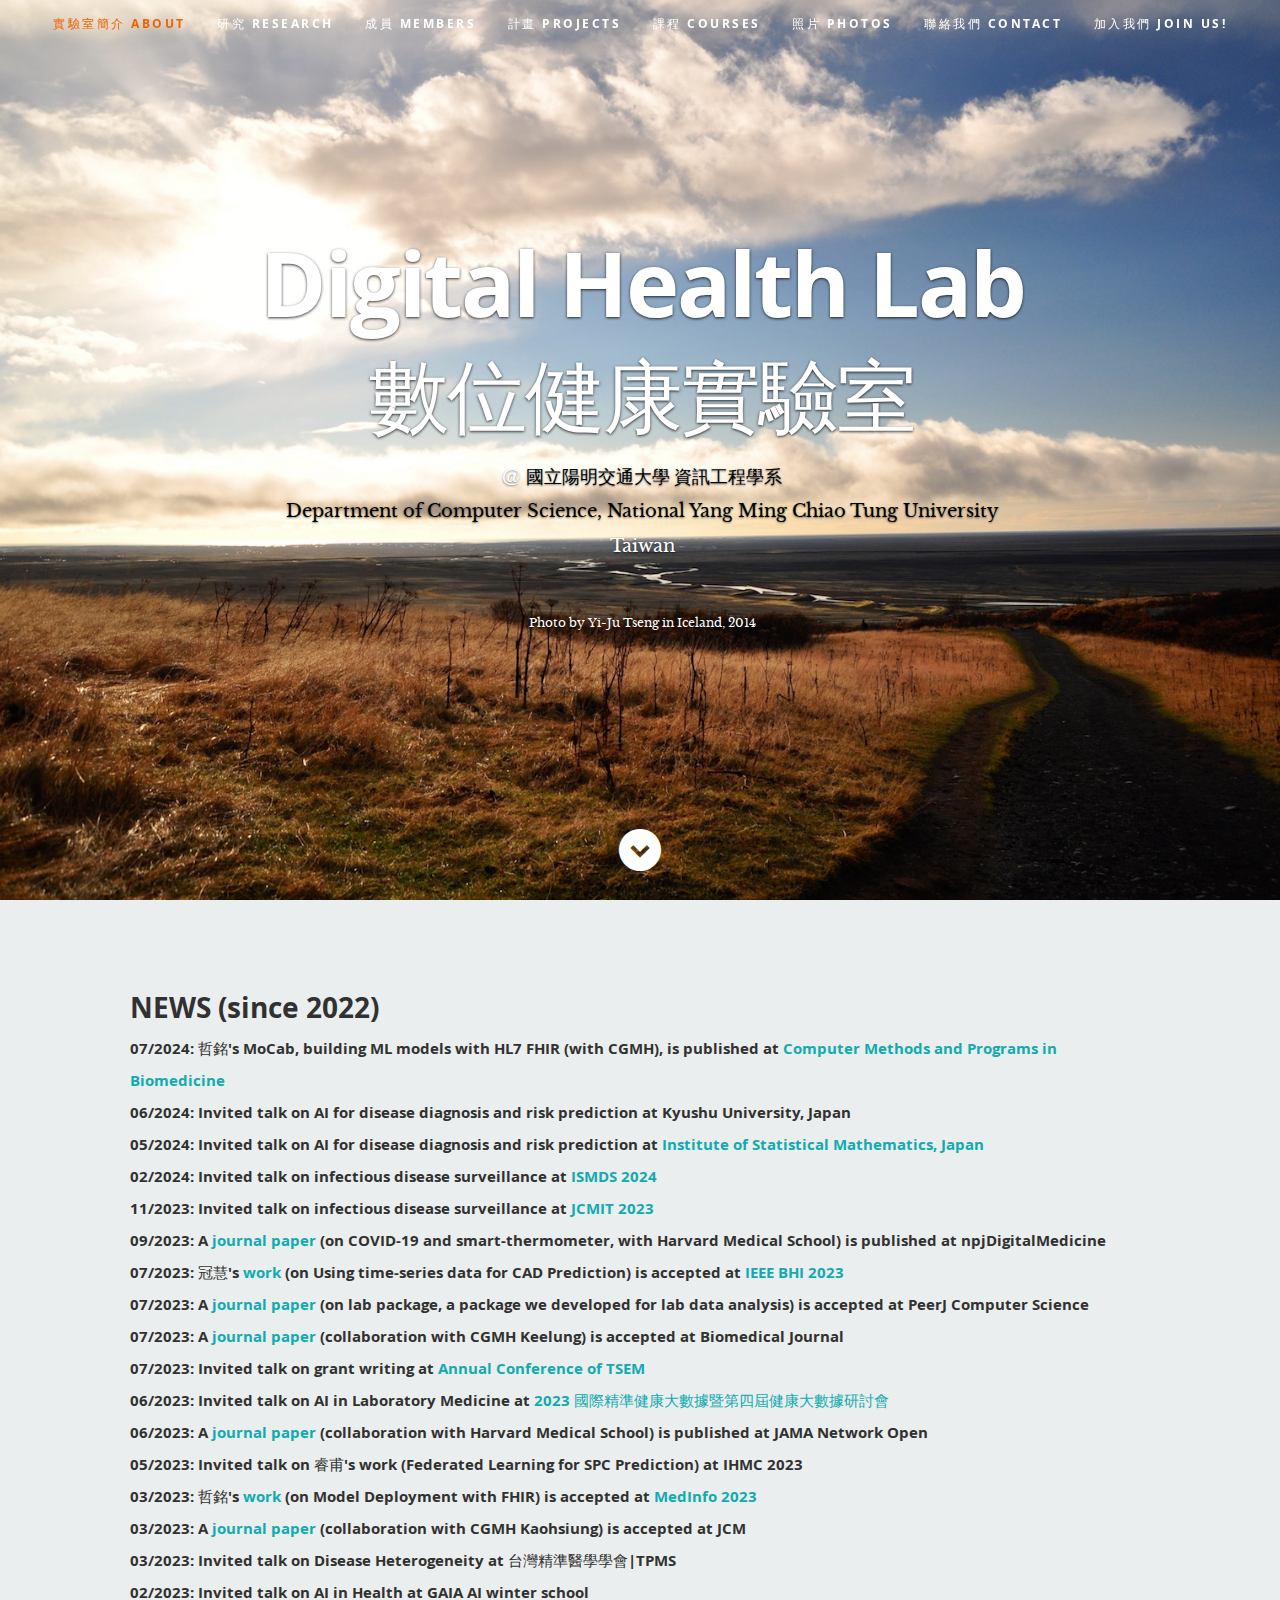
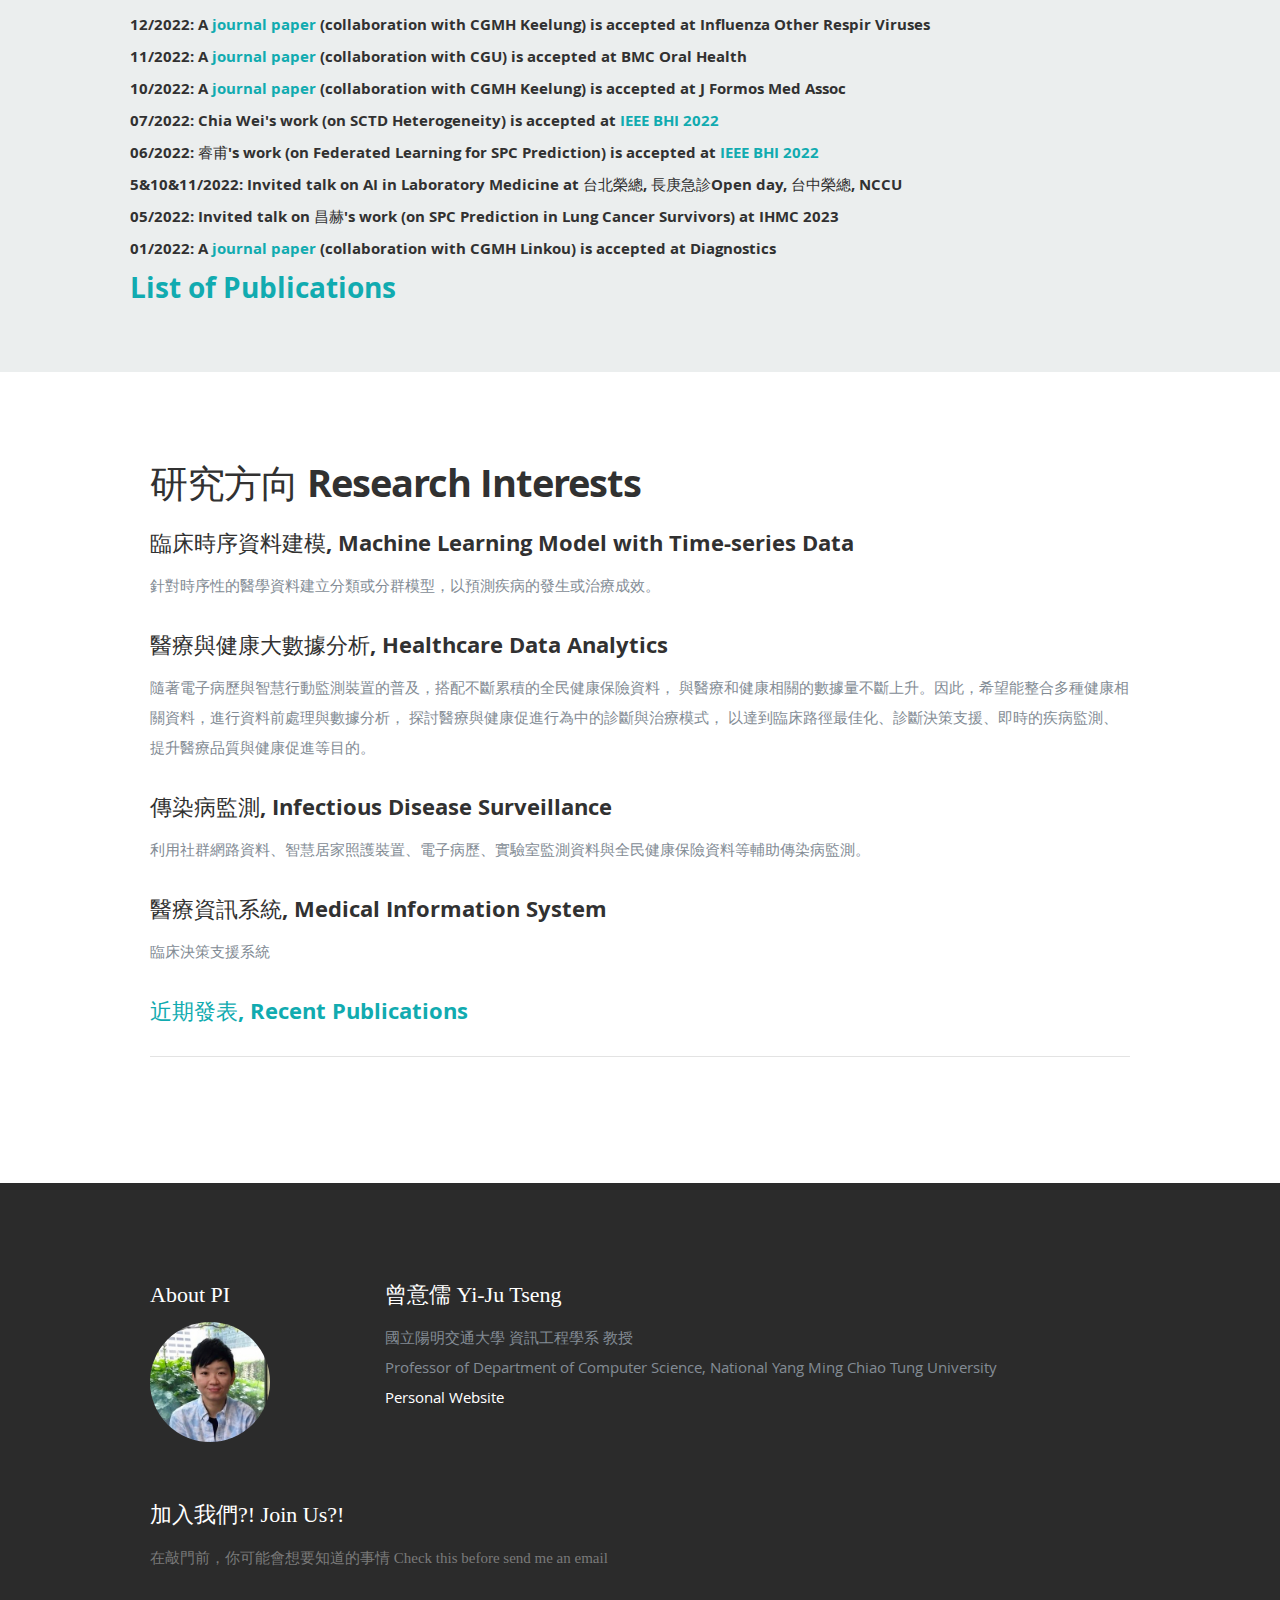
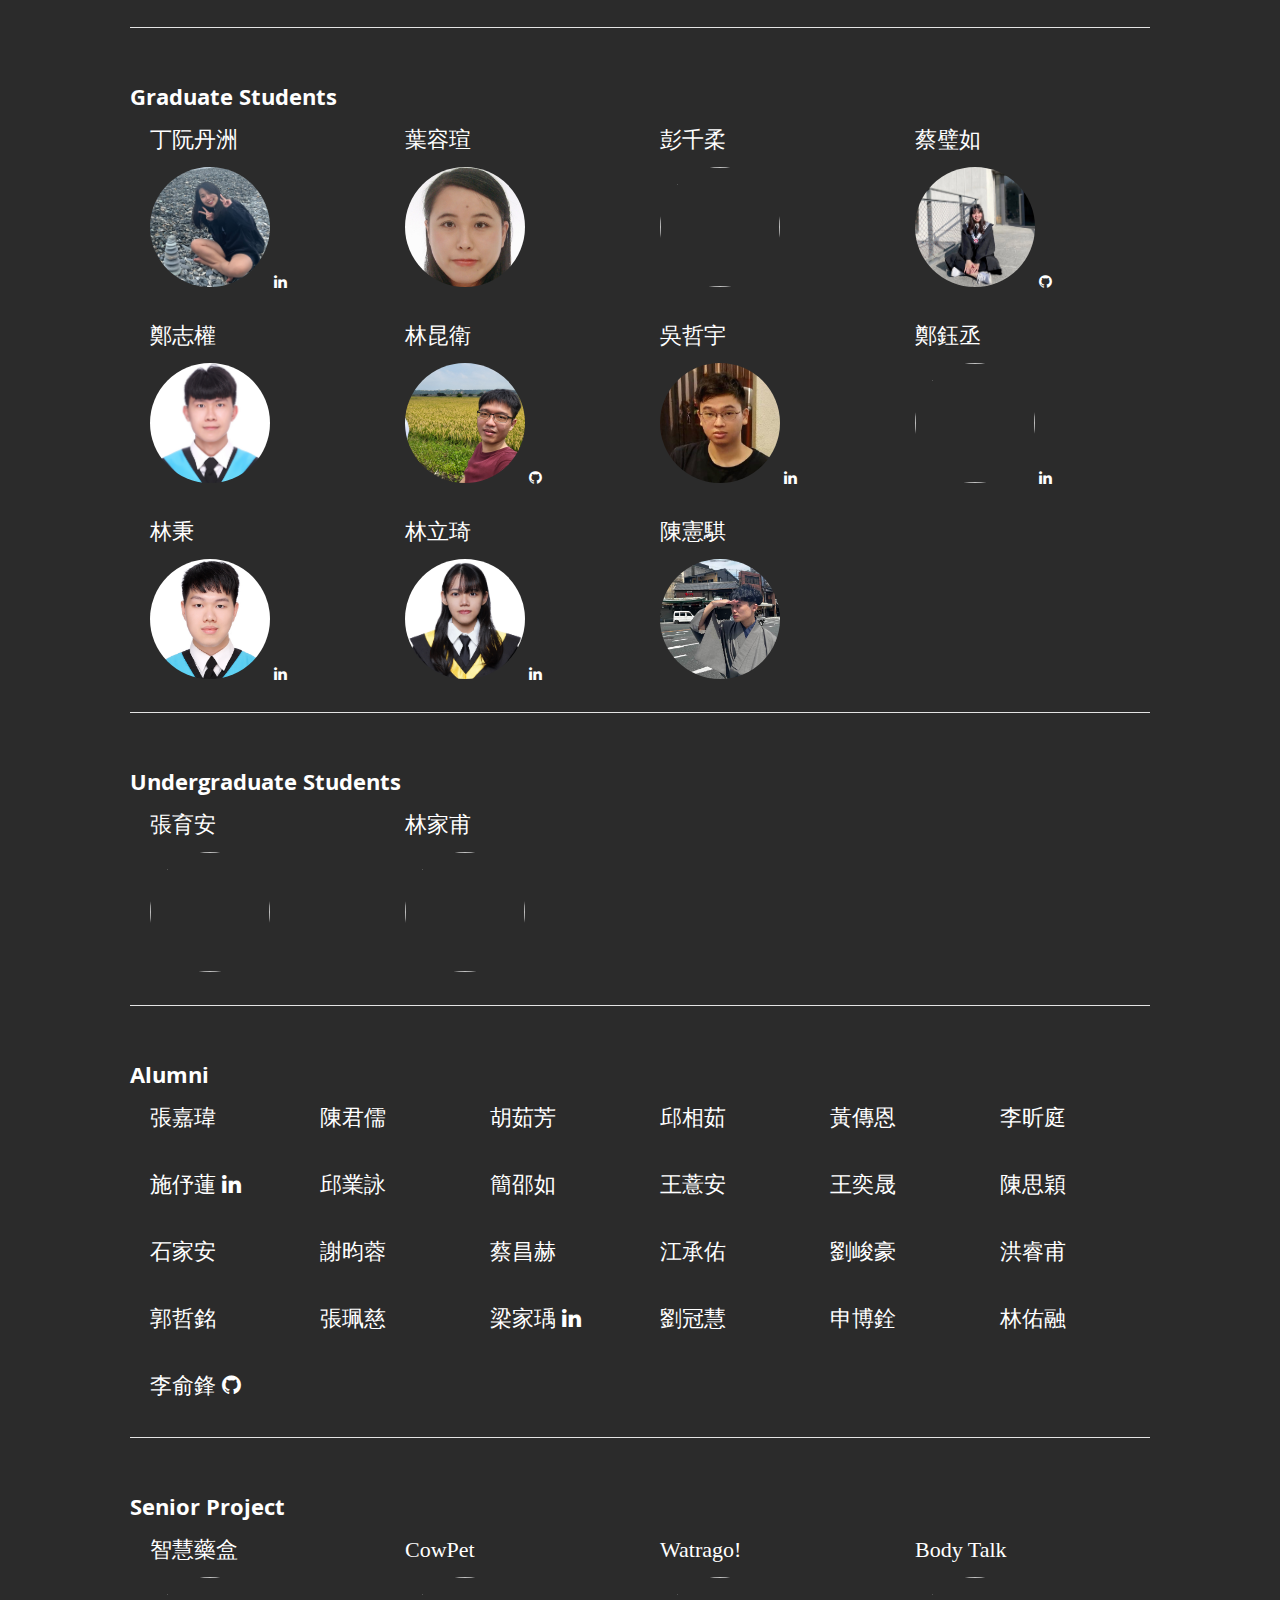
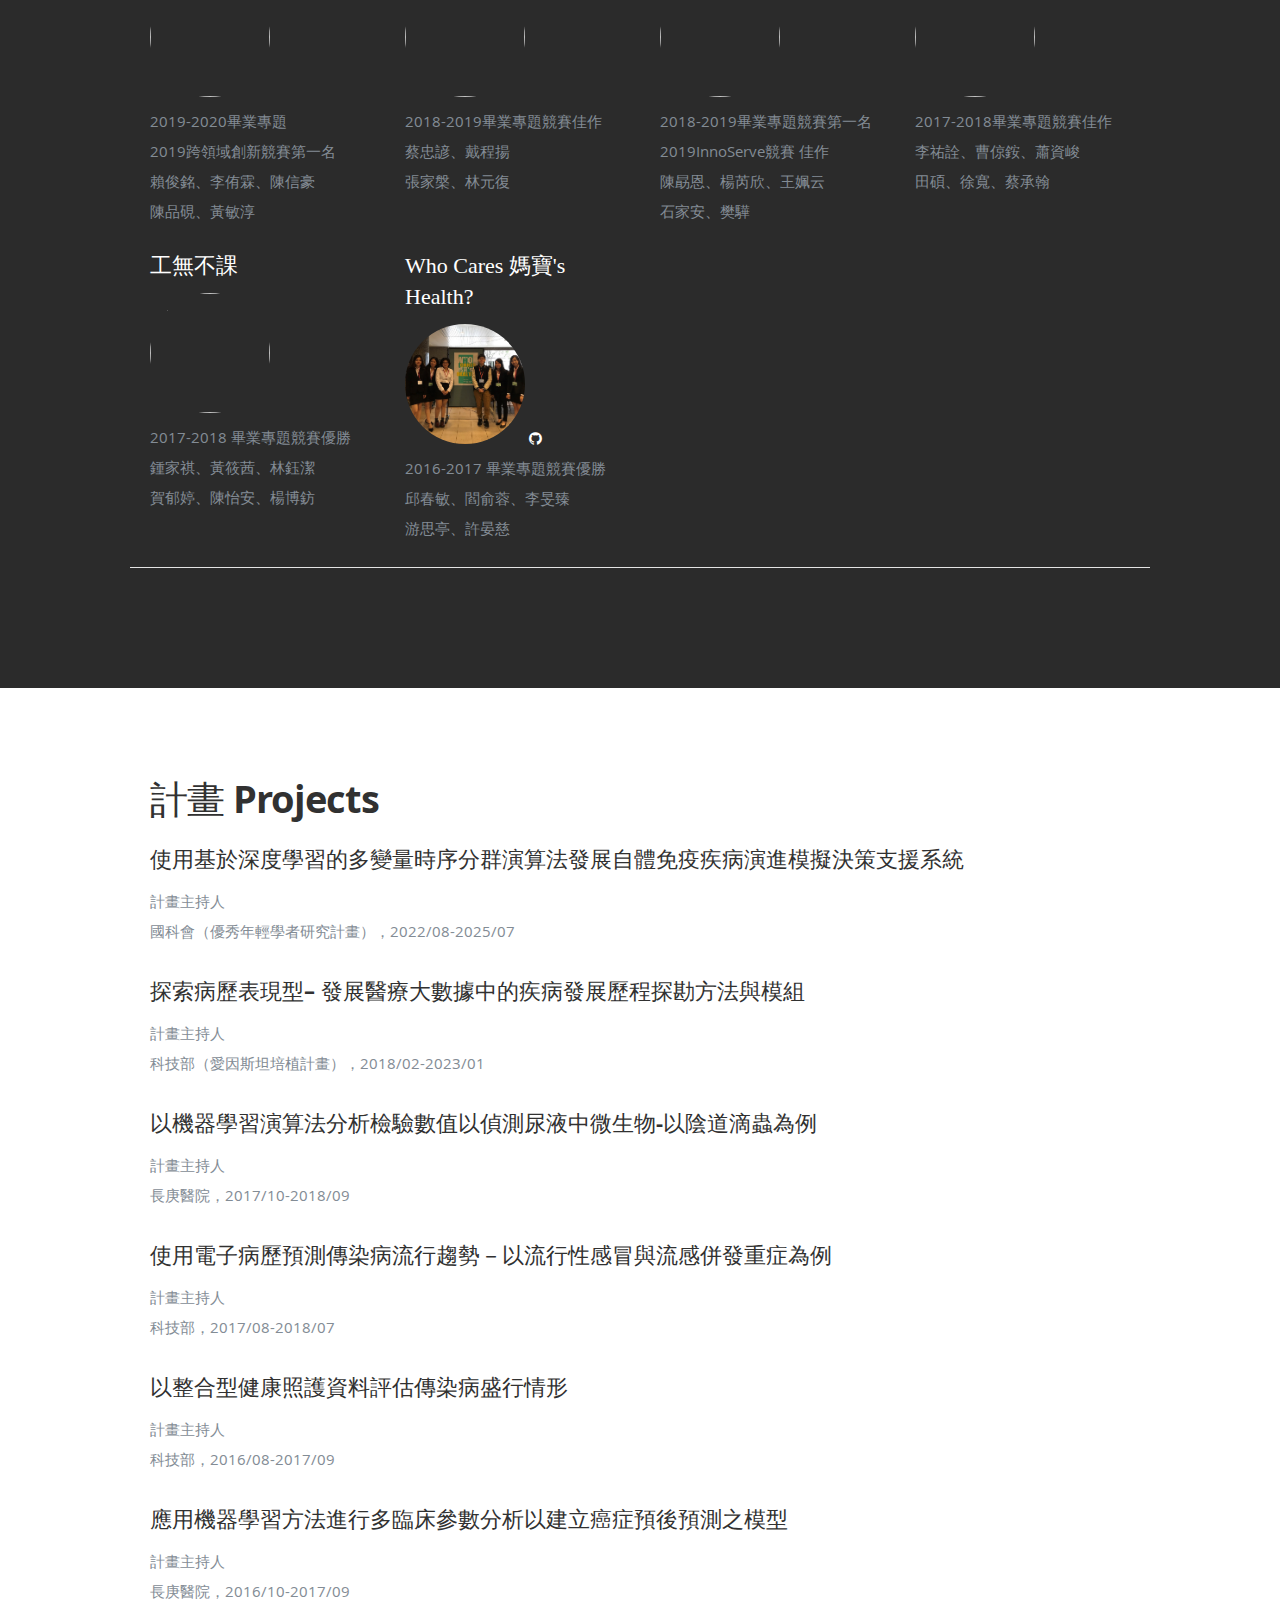
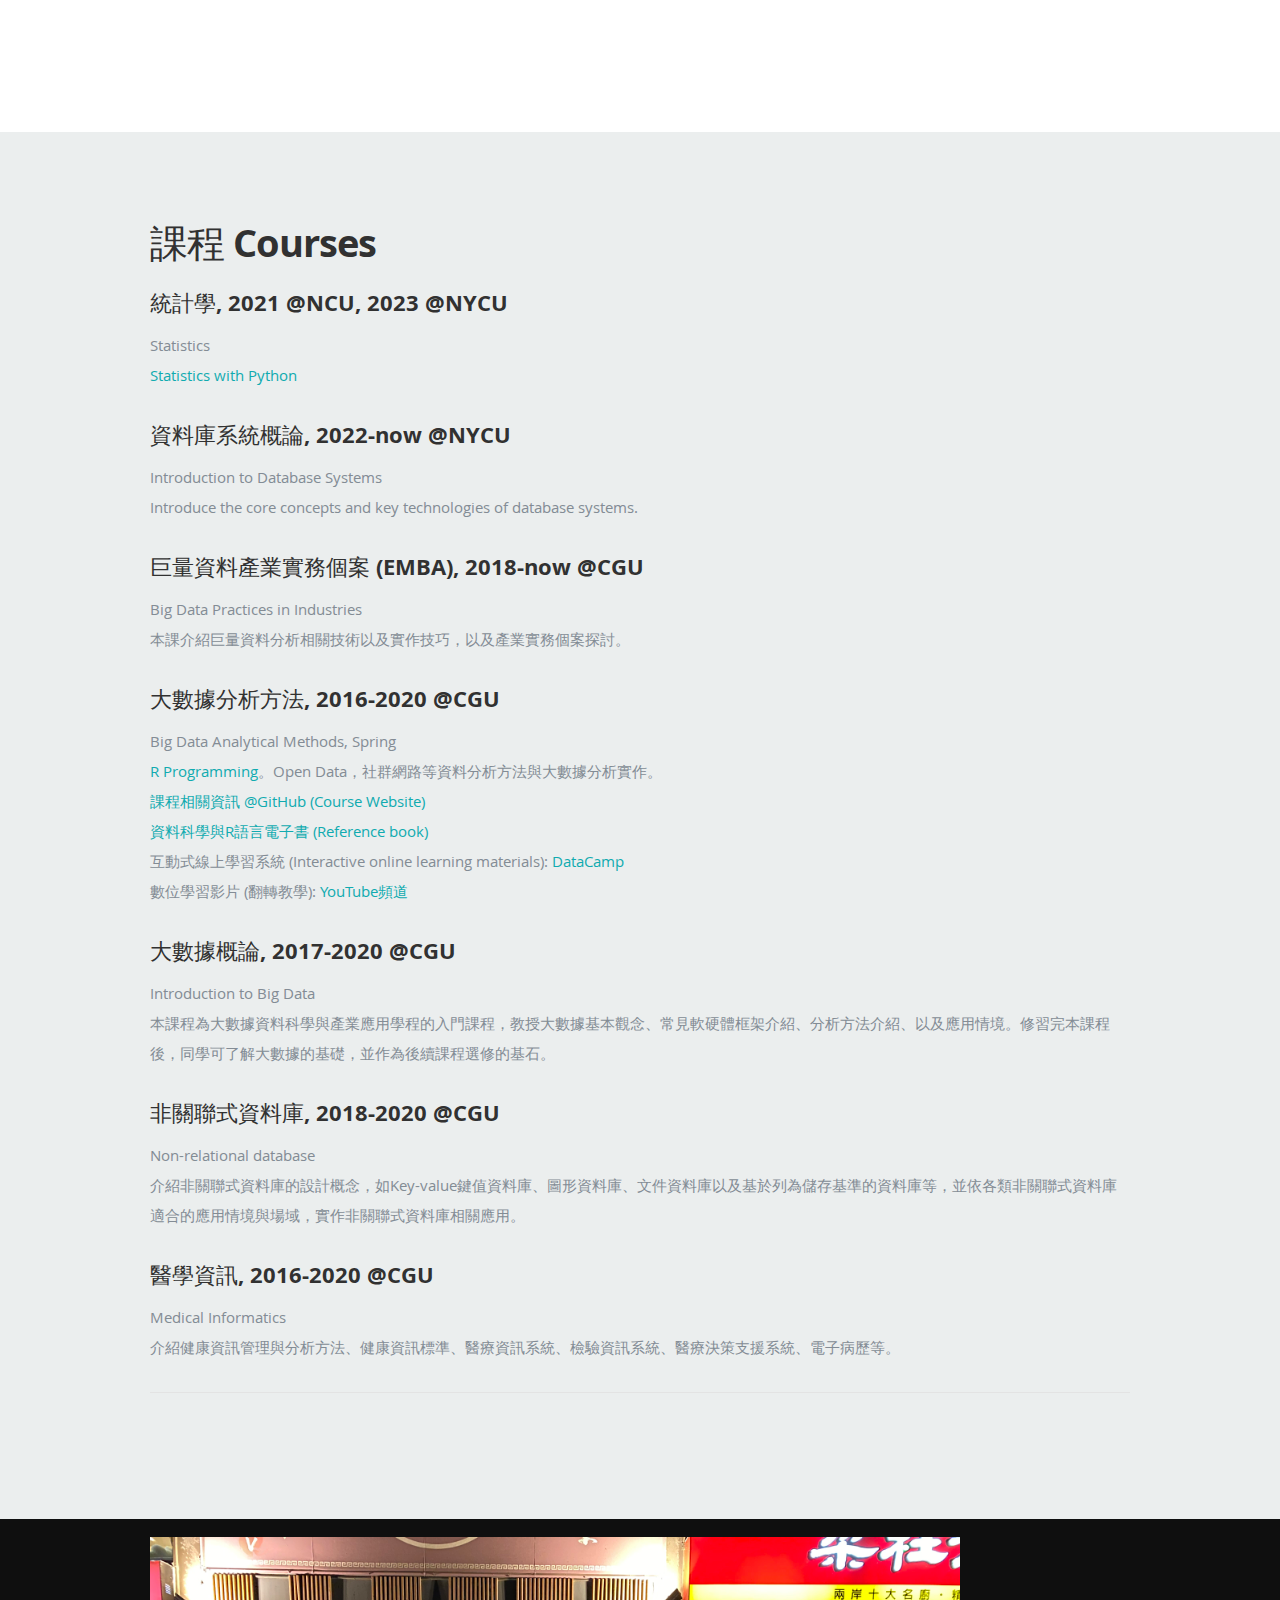
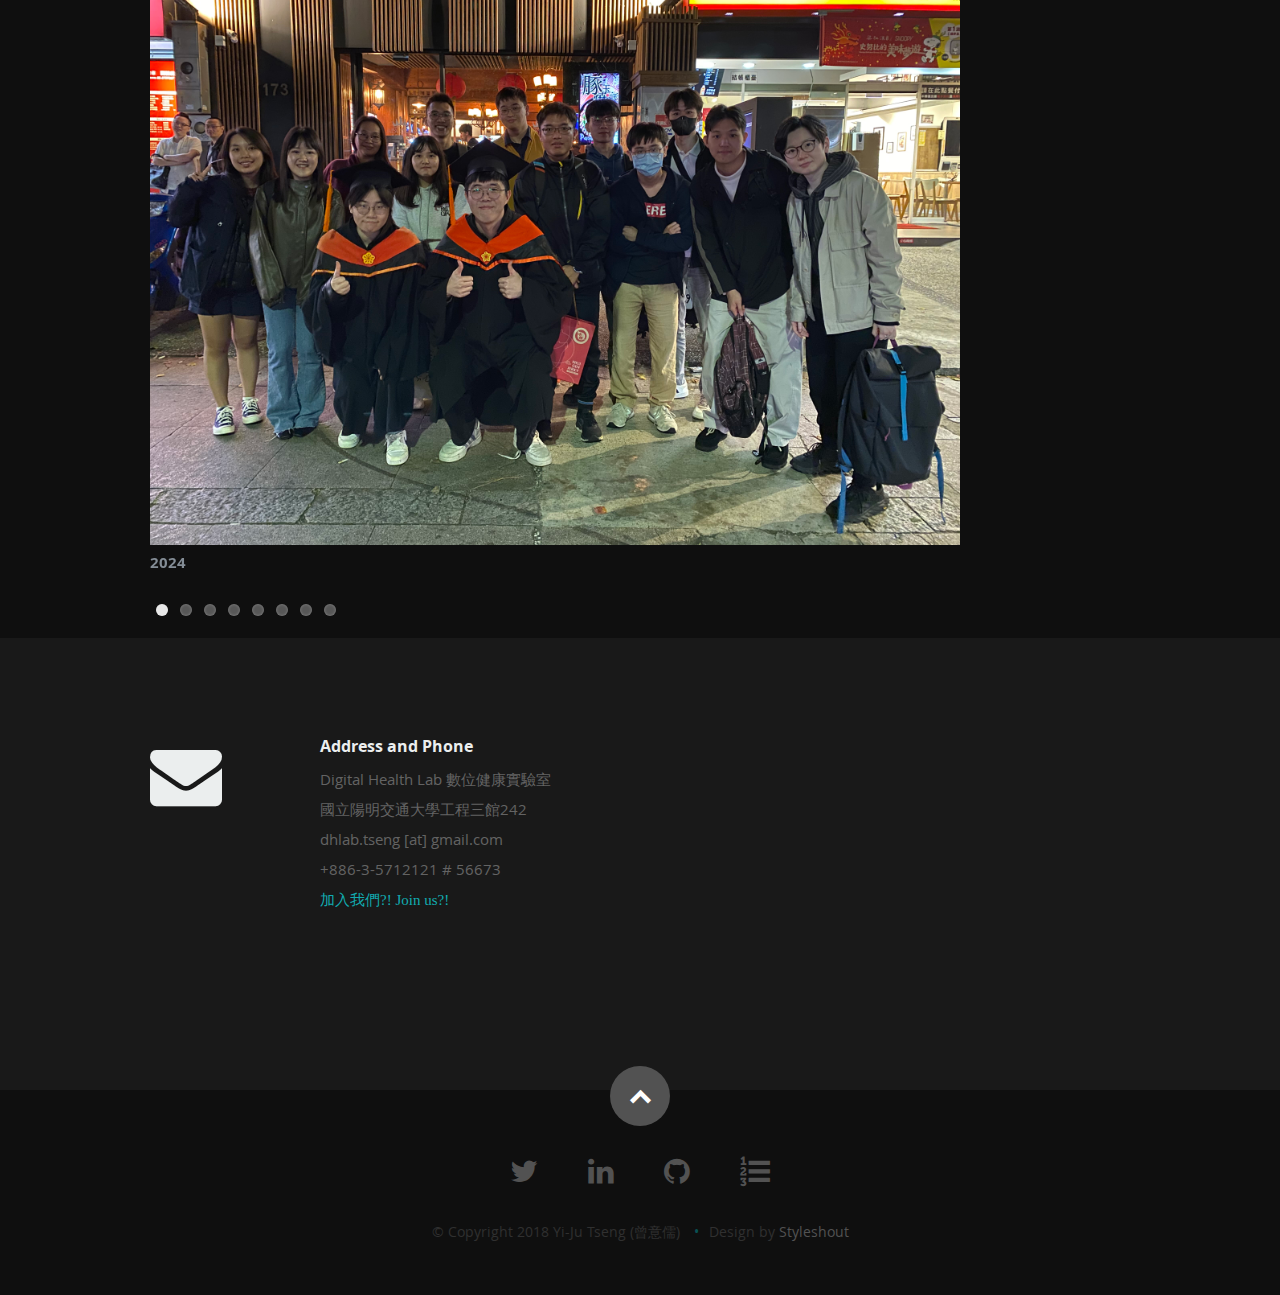
==== commit fe847c38: "202408 new member" ====
--- a/index.html
+++ b/index.html
@@ -66,8 +66,7 @@
         <li><a class="smoothscroll" href="#photos">照片 Photos</a></li>
         <li><a class="smoothscroll" href="#contact">聯絡我們 Contact</a></li>
         <li><a href="https://github.com/DHLab-TSENG/Resources/blob/master/FAQ.md" target="_blank">加入我們 Join Us!</a></li>
-        <li><a href="https://github.com/DHLab-TSENG/Resources/blob/master/recruitPostDoc.md"
-            target="_blank">博士後研究員招募中</a></li>
+        
       </ul>
       <!-- end #nav -->
 
@@ -107,22 +106,28 @@
       <h2>NEWS (since 2022)</h2>
       <h4>
         <b>
-          07/2023: 冠慧‘s work (on Using time-series data for CAD Prediction) is accepted at <a href="https://bhi.embs.org/2023/" target="_blank">IEEE BHI 2023</a>
-          <br/>07/2023: A journal paper (on lab package, a package we developed for lab data analysis) is accepted at PeerJ Computer Science
+          07/2024: 哲銘's MoCab, building ML models with HL7 FHIR (with CGMH), is published at <a href="https://www.sciencedirect.com/science/article/abs/pii/S0169260724003298" target="_blank">Computer Methods and Programs in Biomedicine</a>
+          <br/>06/2024: Invited talk on AI for disease diagnosis and risk prediction at Kyushu University, Japan 
+          <br/>05/2024: Invited talk on AI for disease diagnosis and risk prediction at <a href="https://www.ism.ac.jp/index.html" target="_blank">Institute of Statistical Mathematics, Japan</a>
+          <br/>02/2024: Invited talk on infectious disease surveillance at <a href="https://www.mdsat.org.tw/ismds2024/" target="_blank">ISMDS 2024</a> 
+          <br/>11/2023: Invited talk on infectious disease surveillance at <a href="https://silcoet.ntunhs.edu.tw/JCMIT2023/" target="_blank">JCMIT 2023</a> 
+          <br/>09/2023: A <a href="https://www.nature.com/articles/s41746-023-00917-5" target="_blank">journal paper</a> (on COVID-19 and smart-thermometer, with Harvard Medical School) is published at npjDigitalMedicine
+          <br/>07/2023: 冠慧's <a herf="https://ieeexplore.ieee.org/abstract/document/10313504" target="_blank">work</a> (on Using time-series data for CAD Prediction) is accepted at <a href="https://bhi.embs.org/2023/" target="_blank">IEEE BHI 2023</a>
+          <br/>07/2023: A <a href="https://peerj.com/articles/cs-1528/" target="_blank">journal paper</a> (on lab package, a package we developed for lab data analysis) is accepted at PeerJ Computer Science
           <br/>07/2023: A <a href="https://www.sciencedirect.com/science/article/pii/S2319417023000690" target="_blank">journal paper</a> (collaboration with CGMH Keelung) is accepted at Biomedical Journal
           <br/>07/2023: Invited talk on grant writing at <a href="https://www.sem.org.tw/News/Details/972" target="_blank">Annual Conference of TSEM</a> 
           <br/>06/2023: Invited talk on AI in Laboratory Medicine at <a href="https://newperspectivesbetterdecisions.blogspot.com/2022/10/agenda.html" target="_blank">2023 國際精準健康大數據暨第四屆健康大數據研討會</a> 
-          <br/>06/2023: A <a href="https://jamanetwork.com/journals/jamanetworkopen/fullarticle/2805468" target="_blank">journal paper</a> (collaboration with Harvard Medical School) is accepted at JAMA Network Open
+          <br/>06/2023: A <a href="https://jamanetwork.com/journals/jamanetworkopen/fullarticle/2805468" target="_blank">journal paper</a> (collaboration with Harvard Medical School) is published at JAMA Network Open
           <br/>05/2023: Invited talk on 睿甫's work (Federated Learning for SPC Prediction) at IHMC 2023
-          <br/>03/2023: 哲銘‘s work (on Model Deployment with FHIR) is accepted at <a href="https://medinfo2023.org/" target="_blank">MedInfo 2023</a>
+          <br/>03/2023: 哲銘's <a href="https://europepmc.org/article/med/38269658" target="_blank">work</a> (on Model Deployment with FHIR) is accepted at <a href="https://medinfo2023.org/" target="_blank">MedInfo 2023</a>
           <br/>03/2023: A <a href="https://www.mdpi.com/2077-0383/12/6/2298" target="_blank">journal paper</a> (collaboration with CGMH Kaohsiung) is accepted at JCM
           <br/>03/2023: Invited talk on Disease Heterogeneity at 台灣精準醫學學會|TPMS
           <br/>02/2023: Invited talk on AI in Health at GAIA AI winter school
           <br/>12/2022: A <a href="https://onlinelibrary.wiley.com/doi/10.1111/irv.13081" target="_blank">journal paper</a> (collaboration with CGMH Keelung) is accepted at Influenza Other Respir Viruses
           <br/>11/2022: A <a href="https://bmcoralhealth.biomedcentral.com/articles/10.1186/s12903-022-02607-2" target="_blank">journal paper</a> (collaboration with CGU) is accepted at BMC Oral Health
           <br/>10/2022: A <a href="https://www.sciencedirect.com/science/article/pii/S0929664622001048" target="_blank">journal paper</a> (collaboration with CGMH Keelung) is accepted at J Formos Med Assoc
-          <br/>07/2022: Chia Wei‘s work (on SCTD Heterogeneity) is accepted at <a href="https://bhi-bsn-2022.org/" target="_blank">IEEE BHI 2022</a>
-          <br/>06/2022: 睿甫‘s work (on Federated Learning for SPC Prediction) is accepted at <a href="https://bhi-bsn-2022.org/" target="_blank">IEEE BHI 2022</a>
+          <br/>07/2022: Chia Wei's work (on SCTD Heterogeneity) is accepted at <a href="https://bhi-bsn-2022.org/" target="_blank">IEEE BHI 2022</a>
+          <br/>06/2022: 睿甫's work (on Federated Learning for SPC Prediction) is accepted at <a href="https://bhi-bsn-2022.org/" target="_blank">IEEE BHI 2022</a>
           <br/>5&10&11/2022: Invited talk on AI in Laboratory Medicine at 台北榮總, 長庚急診Open day, 台中榮總, NCCU
           <br/>05/2022: Invited talk on 昌赫's work (on SPC Prediction in Lung Cancer Survivors) at IHMC 2023
           <br/>01/2022: A <a href="https://www.mdpi.com/2075-4418/12/2/413" target="_blank">journal paper</a> (collaboration with CGMH Linkou) is accepted at Diagnostics
@@ -189,7 +194,7 @@
       <div class="nine columns add-bottom">
         <div class="row">
           <h2><span style="font-family:Microsoft JhengHei;">曾意儒 Yi-Ju Tseng</span></h2>
-          國立陽明交通大學 資訊工程學系 副教授 <br /> Associate Professor of Department of Computer Science, National Yang Ming Chiao
+          國立陽明交通大學 資訊工程學系 教授 <br /> Professor of Department of Computer Science, National Yang Ming Chiao
           Tung University
           <p class="address">
             <a href="https://yjtseng.info/" target="_blank">Personal Website</a><br />
@@ -215,7 +220,7 @@
 
     </div>
     <!-- Row End-->
-    <div class="row add-bottom">
+<!--     <div class="row add-bottom">
       <h2>Research Assistants</h2>
       <div class="three columns add-bottom">
         <h2><span style="font-family:Microsoft JhengHei;">張嘉瑋</span></h2>
@@ -223,37 +228,11 @@
       </div>
 
       <hr />
-    </div>
+    </div> -->
     <!-- Row End-->
     <div class="row add-bottom">
       <h2>Graduate Students</h2>
       <div class="three columns add-bottom">
-        <h2><span style="font-family:Microsoft JhengHei;">張珮慈</span></h2>
-        <img class="profile-pic" src="images/PC.jpeg" alt="" />
-      </div>
-      <div class="three columns add-bottom">
-        <h2><span style="font-family:Microsoft JhengHei;">梁家瑀</span></h2>
-        <img class="profile-pic" src="images/CJ.jpg" alt="" />
-        <a href="https://www.linkedin.com/in/chia-yu-liang" target="_blank"><i class="fa fa-linkedin"></i></a>
-      </div>
-      <div class="three columns add-bottom">
-        <h2><span style="font-family:Microsoft JhengHei;">劉冠慧</span></h2>
-        <img class="profile-pic" src="images/portrait.png" alt="" />
-      </div>
-      <div class="three columns add-bottom">
-        <h2><span style="font-family:Microsoft JhengHei;">申博銓</span></h2>
-        <img class="profile-pic" src="images/portrait.png" alt="" />
-      </div>
-      <div class="three columns add-bottom">
-        <h2><span style="font-family:Microsoft JhengHei;">林佑融</span></h2>
-        <img class="profile-pic" src="images/portrait.png" alt="" />
-      </div>
-      <div class="three columns add-bottom">
-        <h2><span style="font-family:Microsoft JhengHei;">李俞鋒</span></h2>
-        <img class="profile-pic" src="images/YF.png" alt="" />
-        <a href="https://github.com/SharpKoi" target="_blank"><i class="fa fa-github"></i></a>
-      </div>
-      <div class="three columns add-bottom">
         <h2><span style="font-family:Microsoft JhengHei;">丁阮丹洲</span></h2>
         <img class="profile-pic" src="images/ding.jpg" alt="" />
         <a href="https://www.linkedin.com/in/chau-dinh-925626161/" target="_blank"><i class="fa fa-linkedin"></i></a>
@@ -285,21 +264,46 @@
         <img class="profile-pic" src="images/Wu.jpg" alt="" />
         <a href="https://www.linkedin.com/in/tunajaw/" target="_blank"><i class="fa fa-linkedin"></i></a>
       </div>
+      <div class="three columns add-bottom">
+        <h2><span style="font-family:Microsoft JhengHei;">鄭鈺丞</span></h2>
+        <img class="profile-pic" src="images/Cheng.jpg" alt="" />
+        <a href="http://www.linkedin.com/in/yccheng23" target="_blank"><i class="fa fa-linkedin"></i></a>
+      </div>
+      <div class="three columns add-bottom">
+        <h2><span style="font-family:Microsoft JhengHei;">林秉</span></h2>
+        <img class="profile-pic" src="images/LinP.jpg" alt="" />
+        <a href="http://www.linkedin.com/in/kevin-lin-b94545320" target="_blank"><i class="fa fa-linkedin"></i></a>
+      </div>
+      <div class="three columns add-bottom">
+        <h2><span style="font-family:Microsoft JhengHei;">林立琦</span></h2>
+        <img class="profile-pic" src="images/LinLQ.jpg" alt="" />
+        <a href="https://www.linkedin.com/in/liqilin0/" target="_blank"><i class="fa fa-linkedin"></i></a>
+      </div>
+      <div class="three columns add-bottom">
+        <h2><span style="font-family:Microsoft JhengHei;">陳憲騏</span></h2>
+        <img class="profile-pic" src="images/Chen.jpg" alt="" />
+      </div>
       <hr />
     </div>
     <!-- Row End-->
     <div class="row add-bottom">
       <h2>Undergraduate Students</h2>
       <div class="three columns add-bottom">
-        <h2><span style="font-family:Microsoft JhengHei;">方敏</span></h2>
+        <h2><span style="font-family:Microsoft JhengHei;">張育安</span></h2>
         <img class="profile-pic" src="images/portrait.png" alt="" />
       </div>
-
+      <div class="three columns add-bottom">
+        <h2><span style="font-family:Microsoft JhengHei;">林家甫</span></h2>
+        <img class="profile-pic" src="images/portrait.png" alt="" />
+      </div>
       <hr />
     </div>
     <!-- Row End-->
     <div class="row add-bottom">
       <h2>Alumni</h2>
+      <div class="two columns add-bottom">
+        <h2><span style="font-family:Microsoft JhengHei;">張嘉瑋</span></h2>
+      </div>
       <div class="two columns add-bottom">
         <h2><span style="font-family:Microsoft JhengHei;">陳君儒</span></h2>
       </div>
@@ -356,6 +360,28 @@
       </div>
       <div class="two columns add-bottom">
         <h2><span style="font-family:Microsoft JhengHei;">郭哲銘</span></h2>
+      </div>
+      <div class="two columns add-bottom">
+        <h2><span style="font-family:Microsoft JhengHei;">張珮慈</span></h2>
+      </div>
+      <div class="two columns add-bottom">
+        <h2><span style="font-family:Microsoft JhengHei;">梁家瑀</span>
+          <a href="https://www.linkedin.com/in/chia-yu-liang" target="_blank"><i class="fa fa-linkedin"></i></a>
+        </h2>
+      </div>
+      <div class="two columns add-bottom">
+        <h2><span style="font-family:Microsoft JhengHei;">劉冠慧</span></h2>
+      </div>
+      <div class="two columns add-bottom">
+        <h2><span style="font-family:Microsoft JhengHei;">申博銓</span></h2>
+      </div>
+      <div class="two columns add-bottom">
+        <h2><span style="font-family:Microsoft JhengHei;">林佑融</span></h2>
+      </div>
+      <div class="two columns add-bottom">
+        <h2><span style="font-family:Microsoft JhengHei;">李俞鋒</span>
+          <a href="https://github.com/SharpKoi" target="_blank"><i class="fa fa-github"></i></a>
+        </h2>
       </div>
       <hr />
     </div>
@@ -530,10 +556,30 @@
               <li>
                 <p>
                   <br />
+                  <img class="scale-with-grid" src="images/photos/2024-3.jpeg" alt="" />
+                  <b>2024</b>
+                </p>
+              </li> <!-- slide ends -->
+              <li>
+                <p>
+                  <br />
+                  <img class="scale-with-grid" src="images/photos/2024-2.jpeg" alt="" />
+                  <b>2024</b>
+                </p>
+              </li> <!-- slide ends -->
+              <li>
+                <p>
+                  <br />
+                  <img class="scale-with-grid" src="images/photos/2024-1.jpeg" alt="" />
+                  <b>2024</b>
+                </p>
+              </li> <!-- slide ends -->
+              <li>
+                <p>
+                  <br />
                   <img class="scale-with-grid" src="images/photos/2023.jpeg" alt="" />
                   <b>2023</b>
                 </p>
-                
               </li> <!-- slide ends -->
               <li>
                 <p>
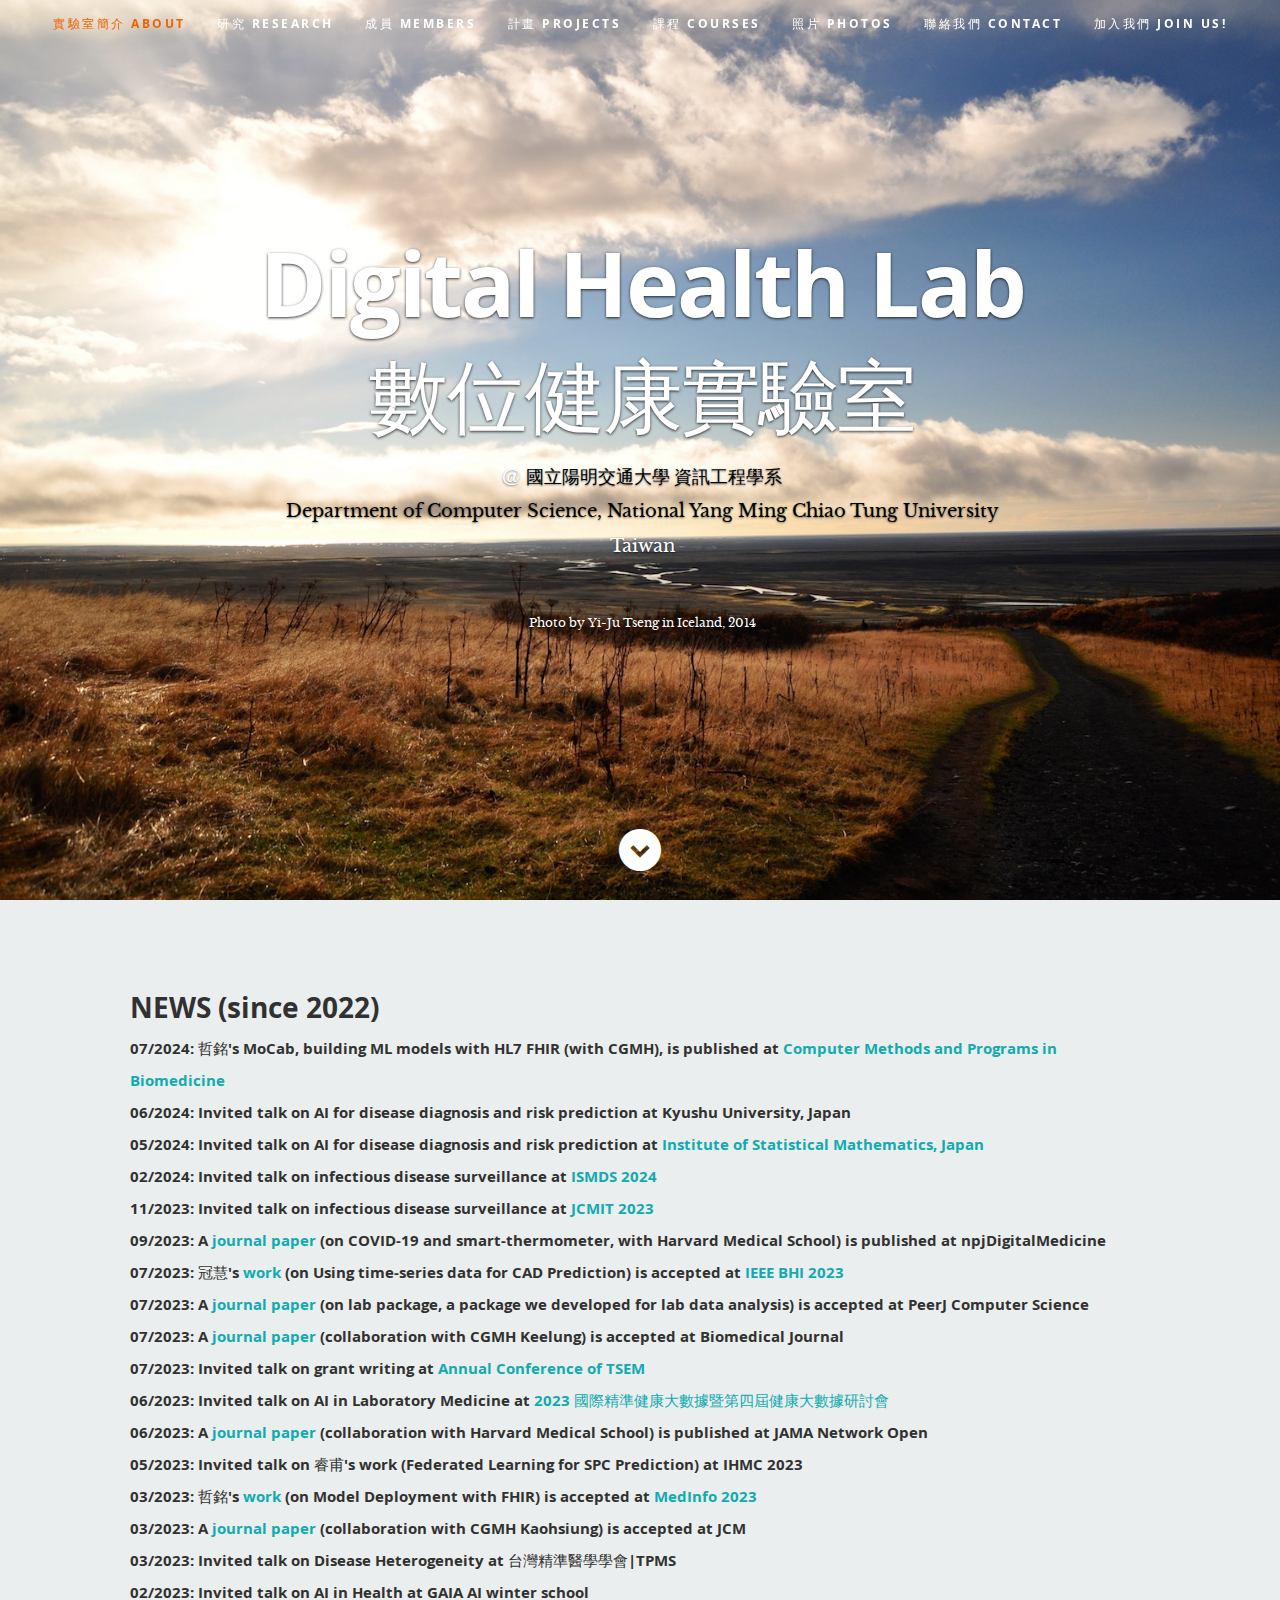
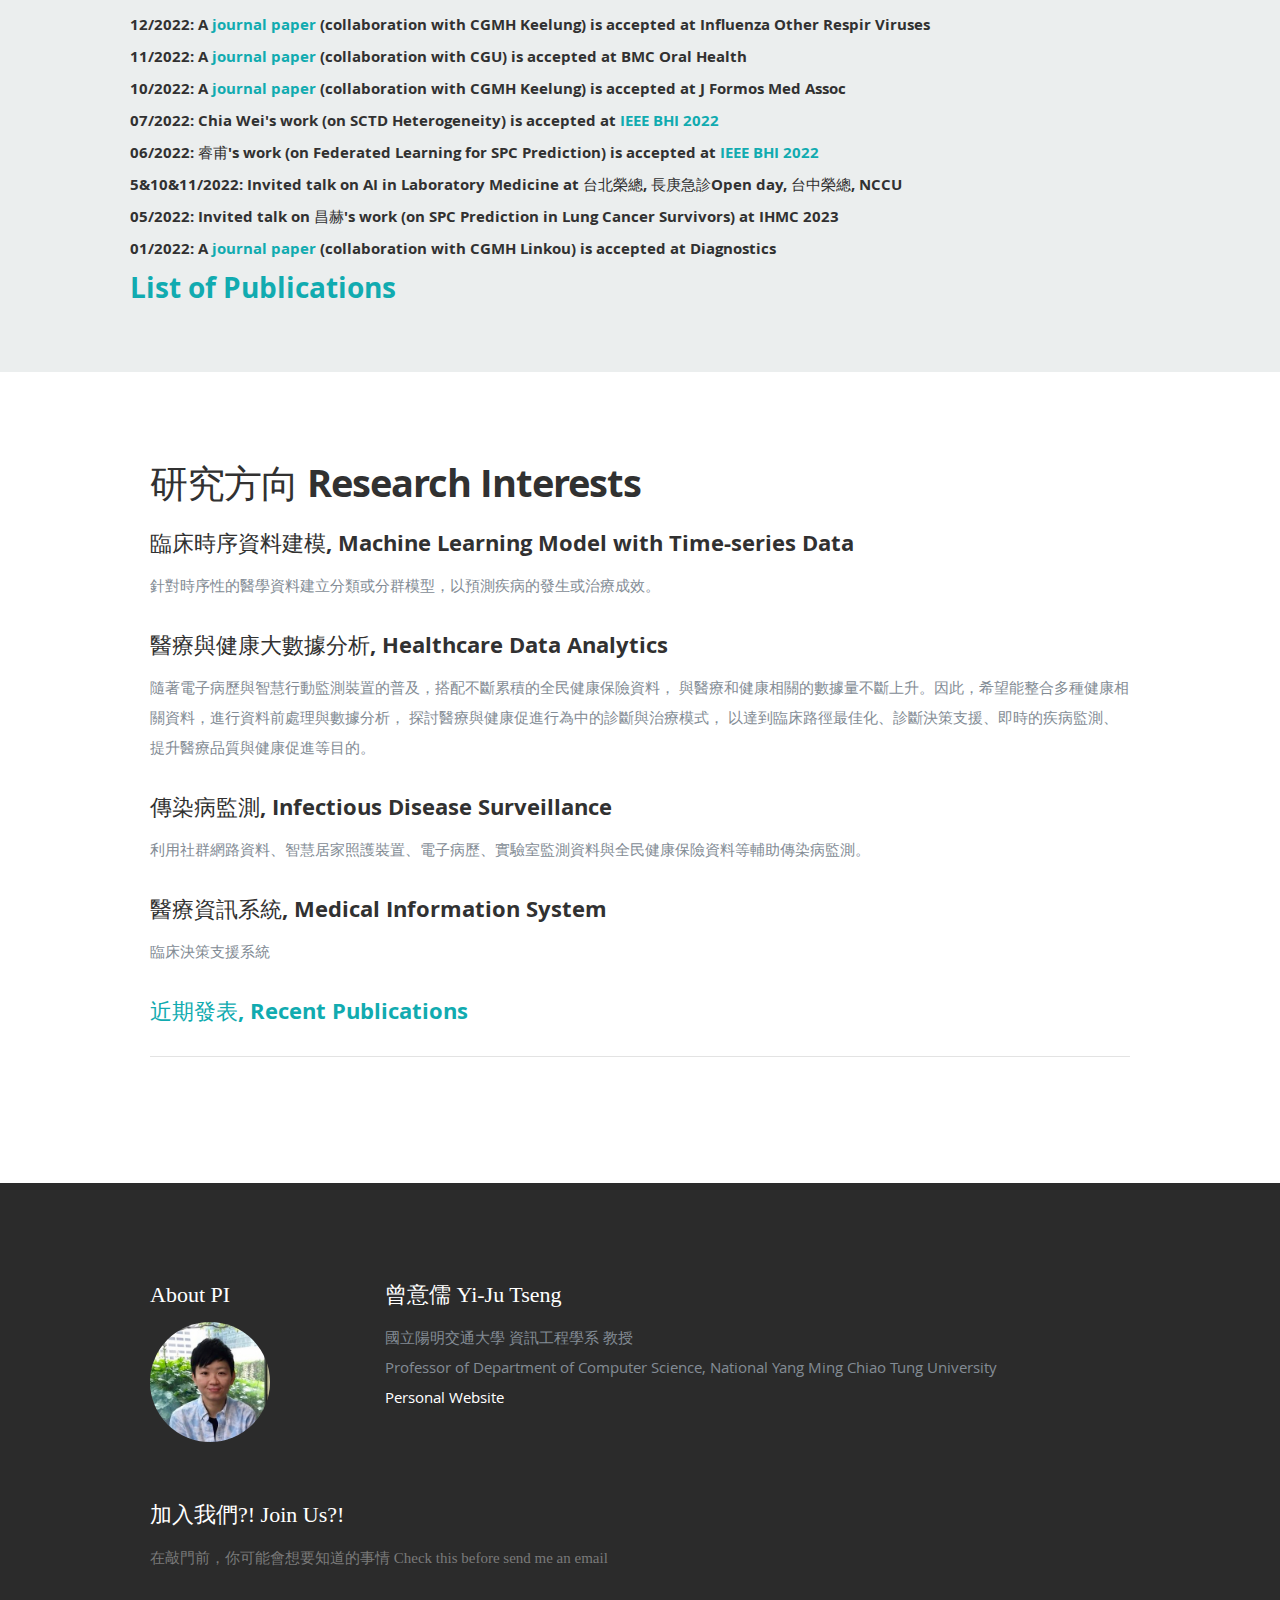
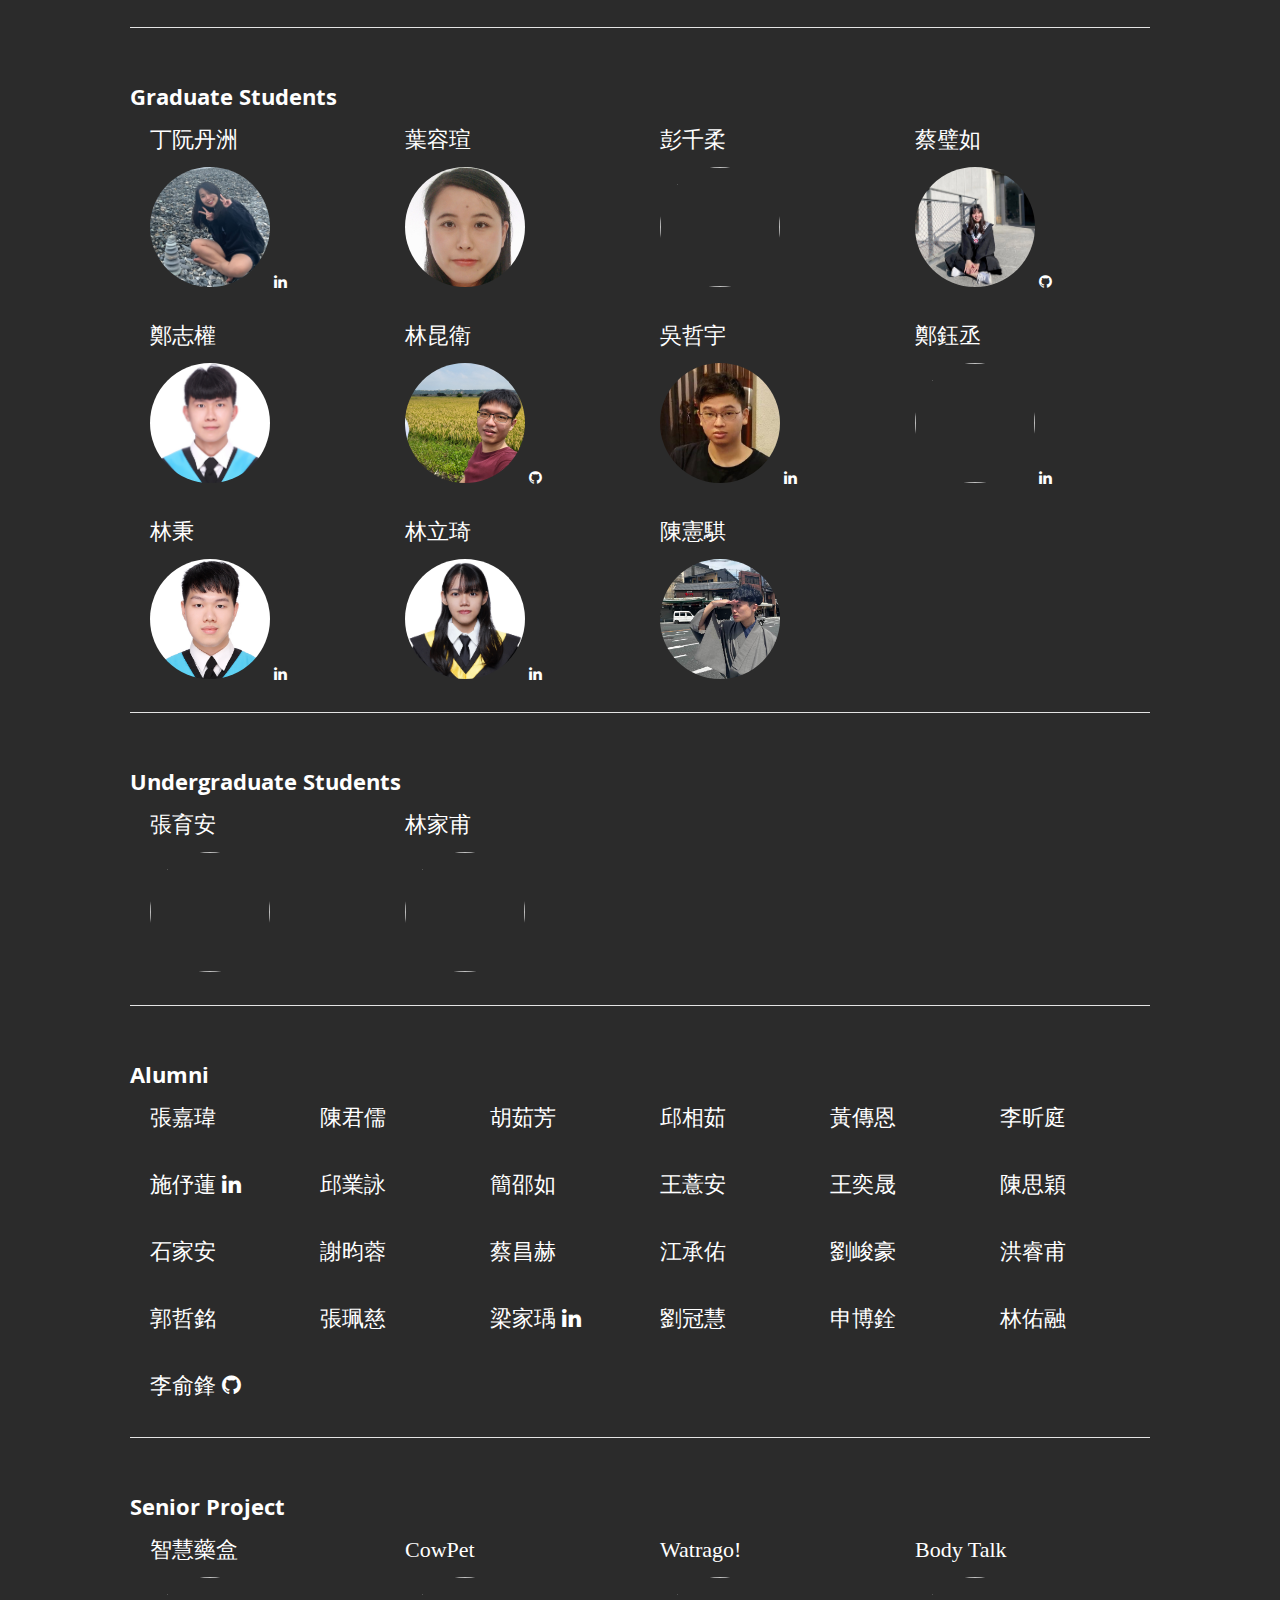
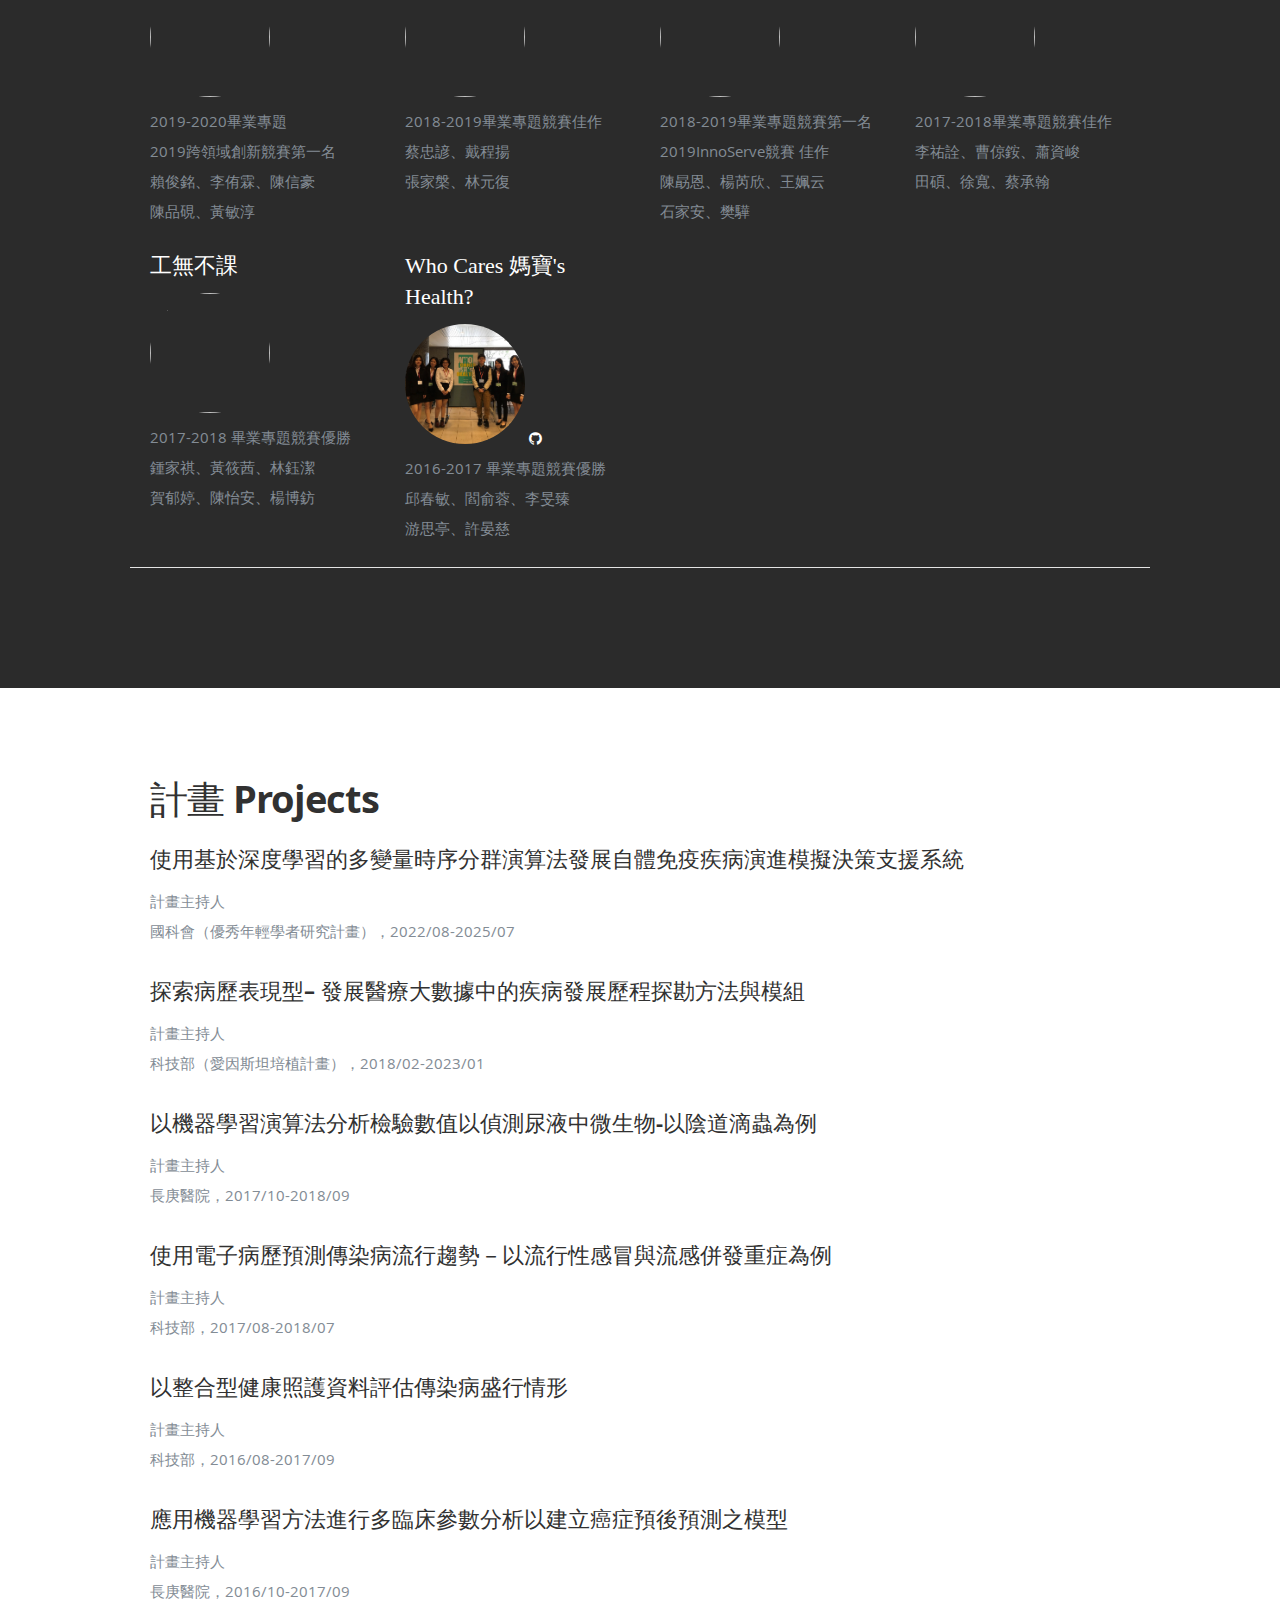
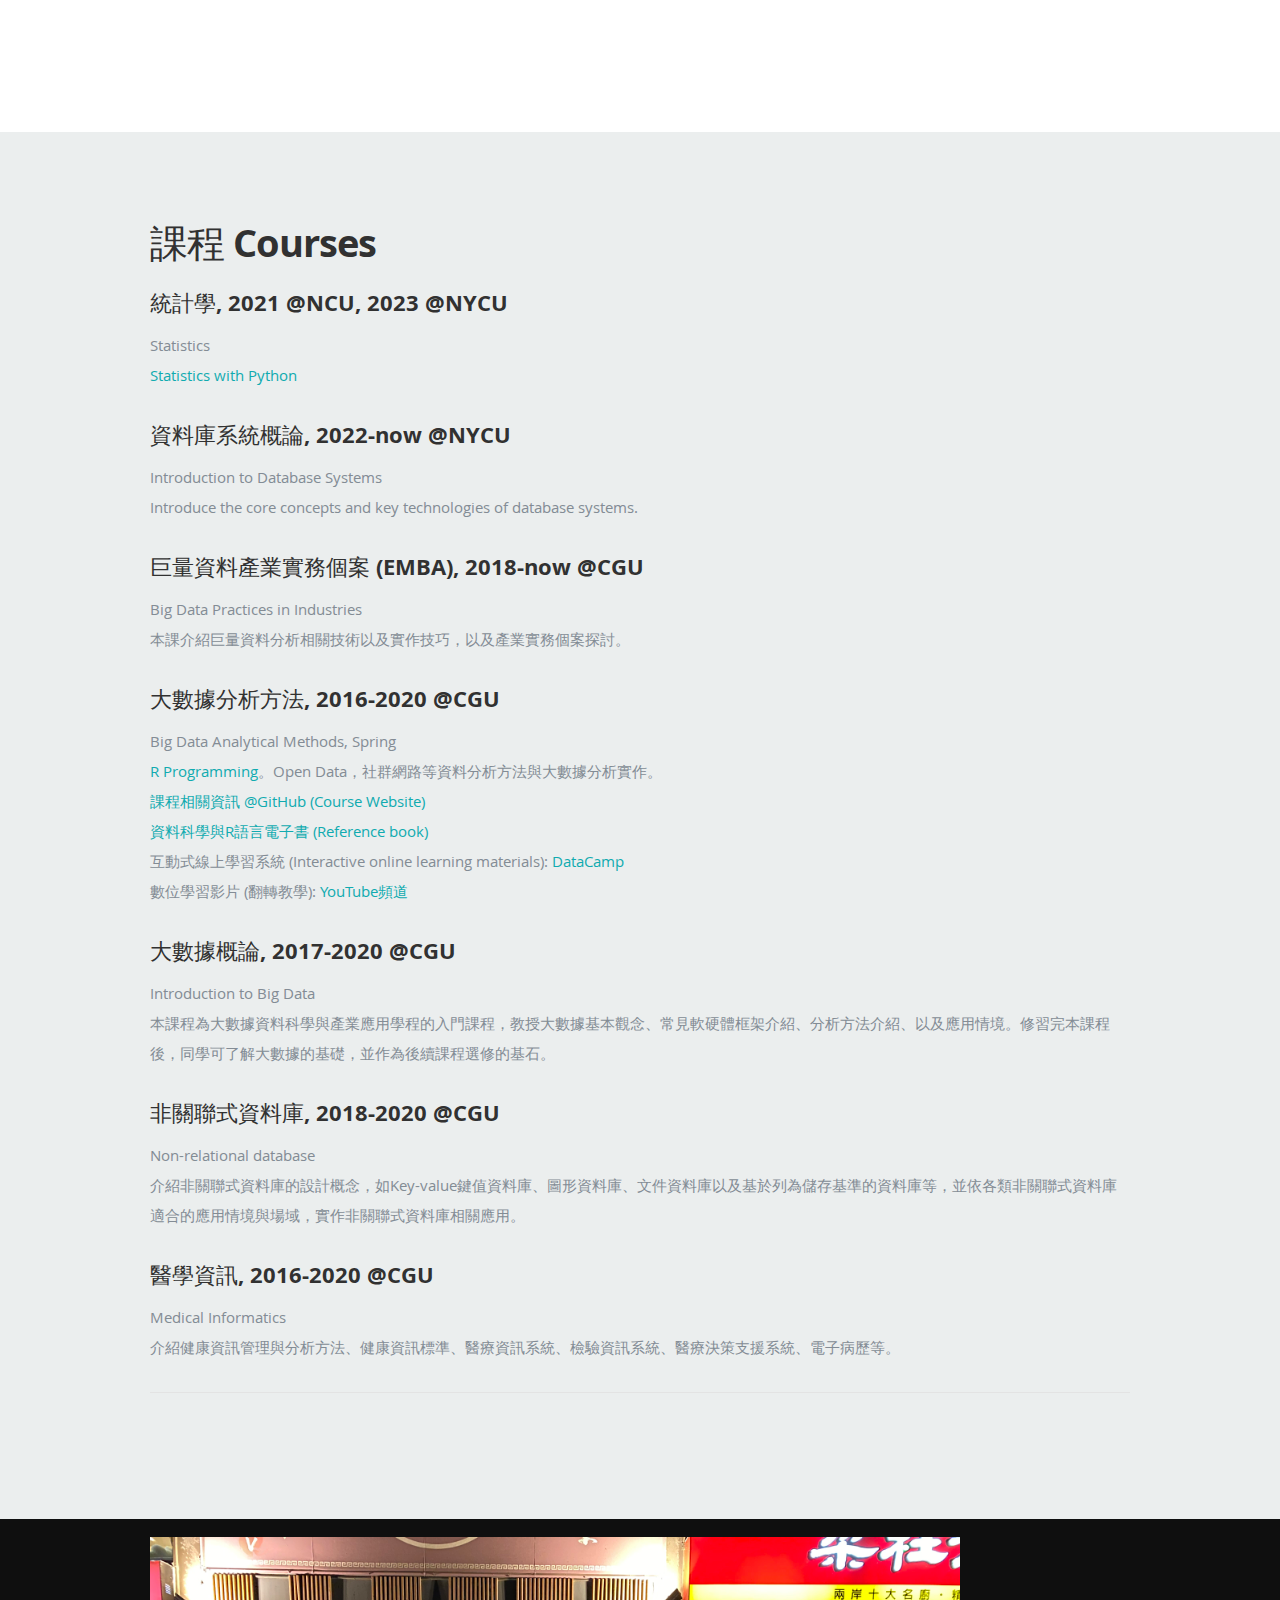
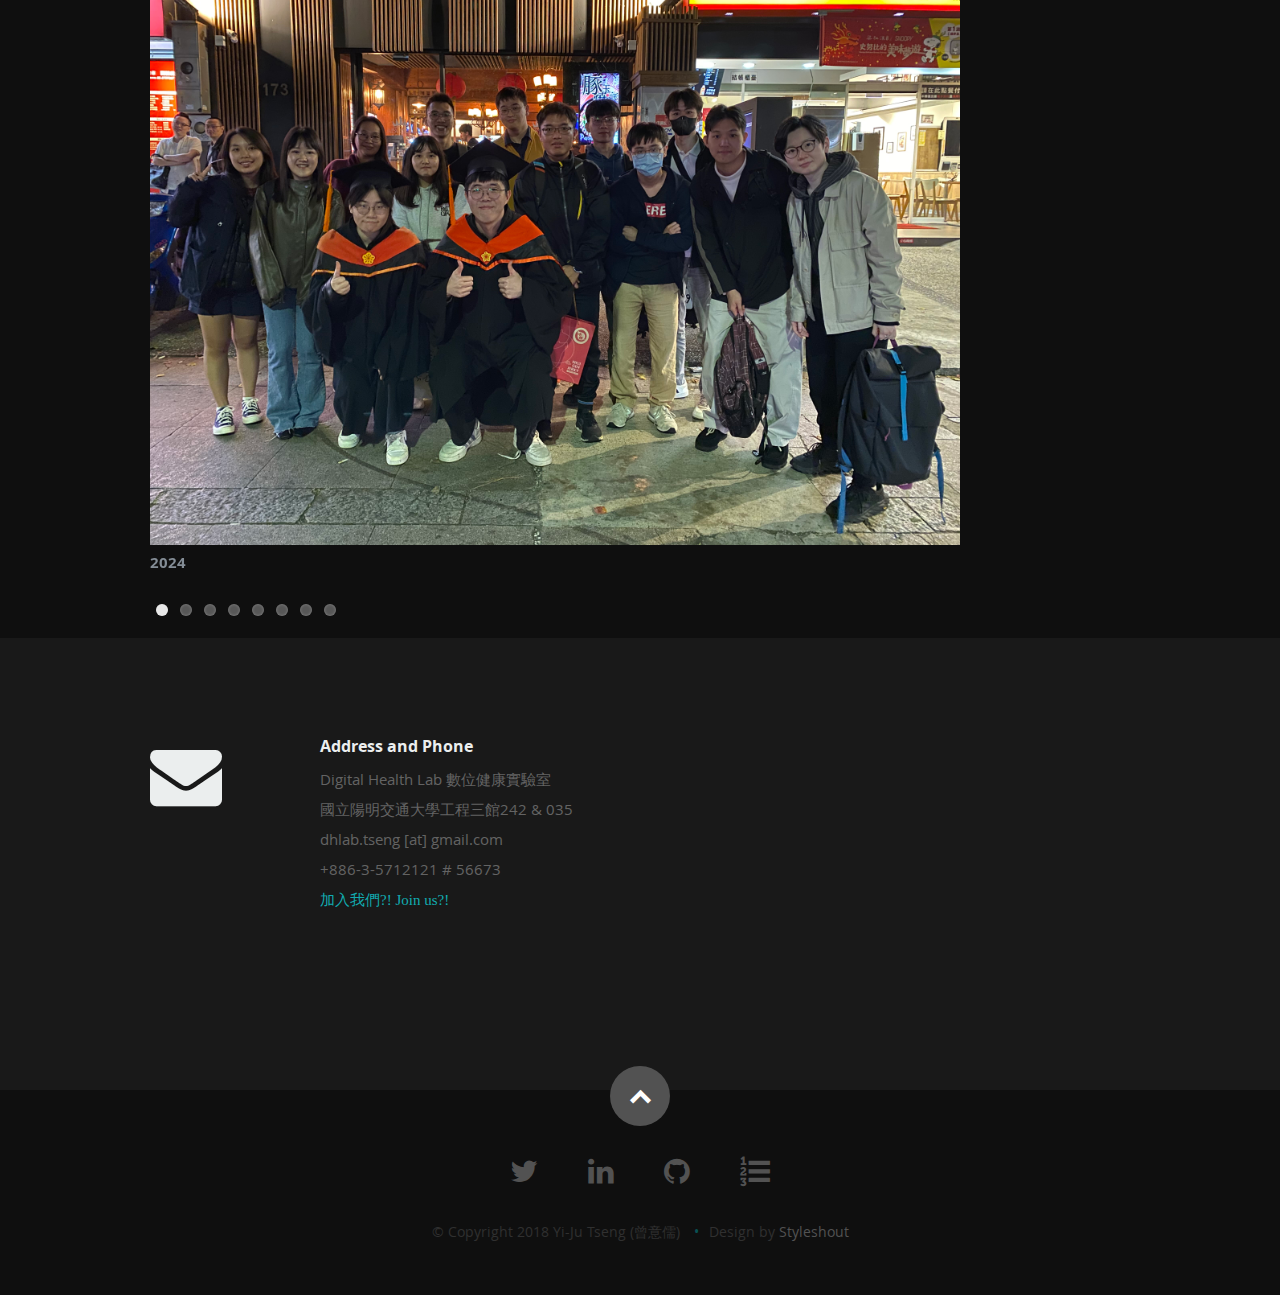
==== commit 0a7108a2: "035" ====
--- a/index.html
+++ b/index.html
@@ -646,7 +646,7 @@
 
           <h4>Address and Phone</h4>
           <p class="address">
-            Digital Health Lab 數位健康實驗室<br> 國立陽明交通大學工程三館242<br> dhlab.tseng [at] gmail.com <br>
+            Digital Health Lab 數位健康實驗室<br> 國立陽明交通大學工程三館242 & 035<br> dhlab.tseng [at] gmail.com <br>
             <span>+886-3-5712121 # 56673</span><br>
             <span style="font-family:Microsoft JhengHei;"><a
                 href="https://github.com/DHLab-TSENG/Resources/blob/master/FAQ.md" target="_blank">加入我們?! Join us?!</a></span>
